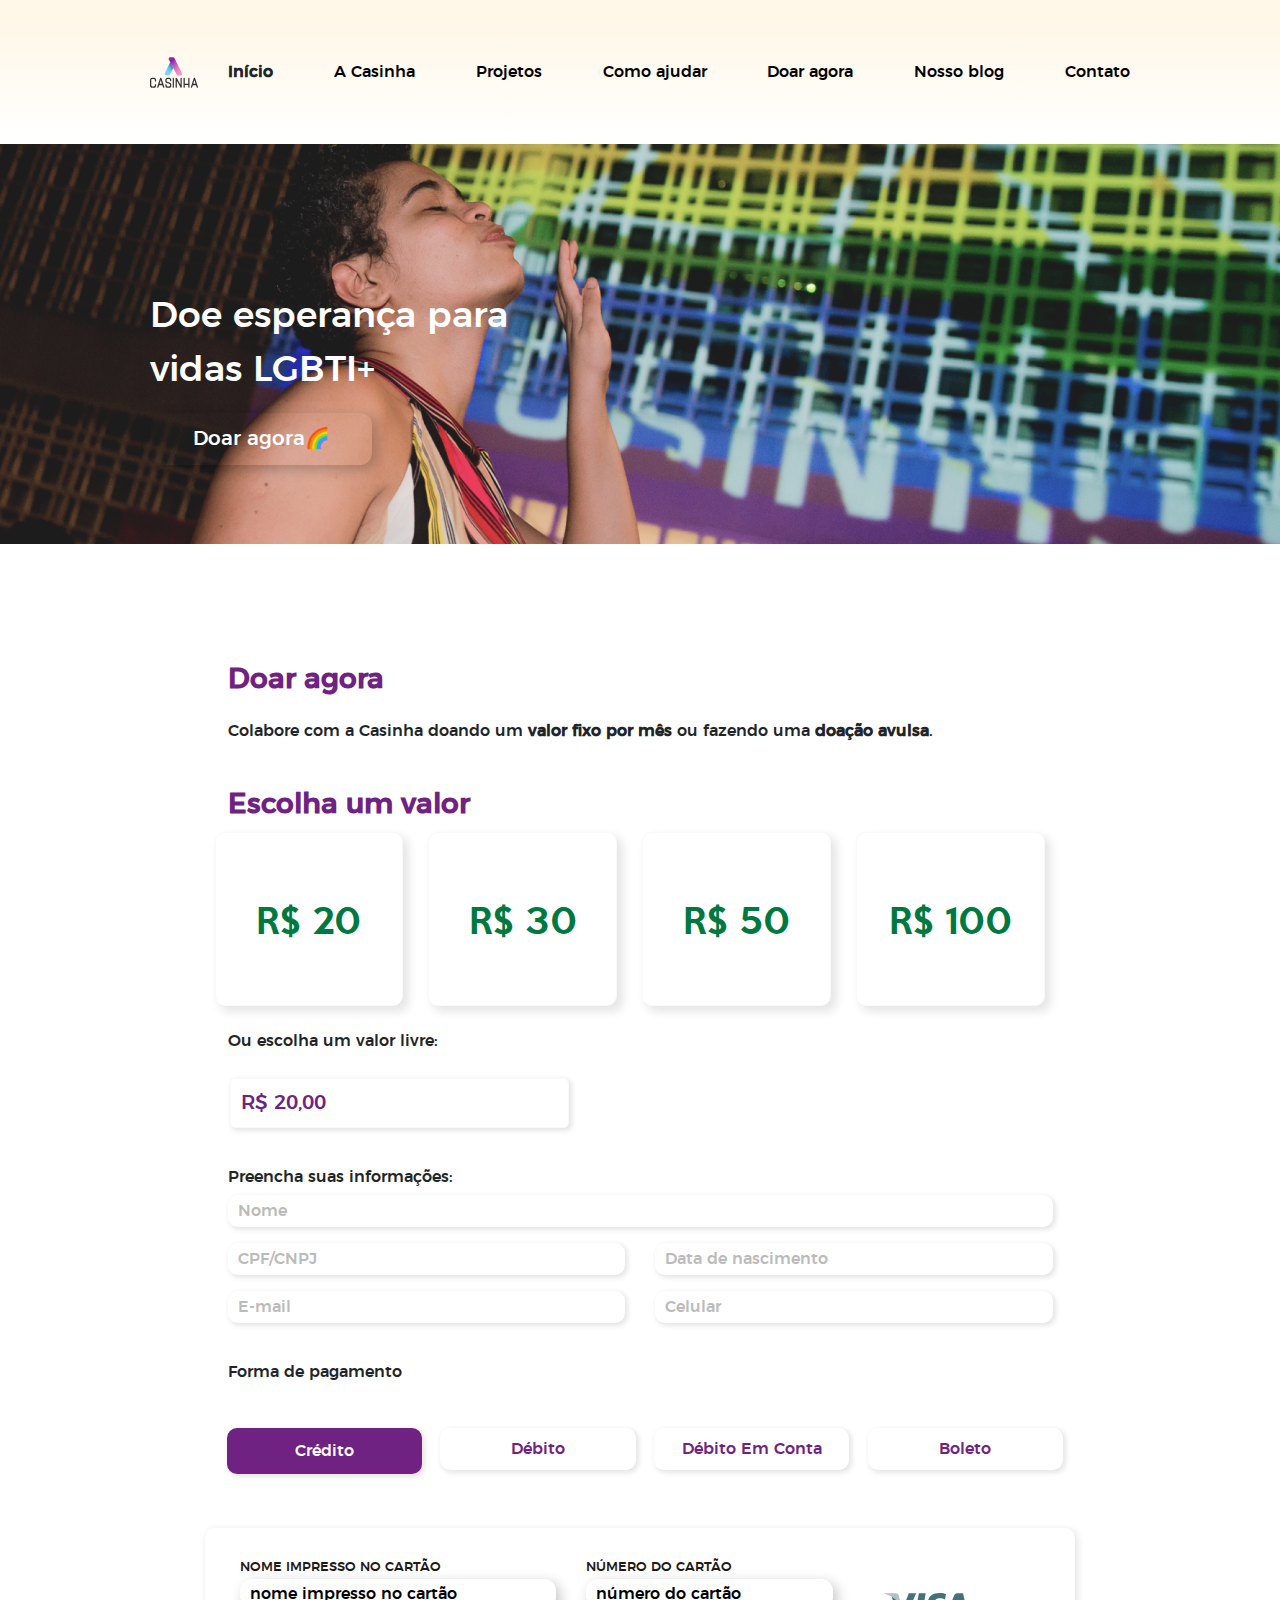
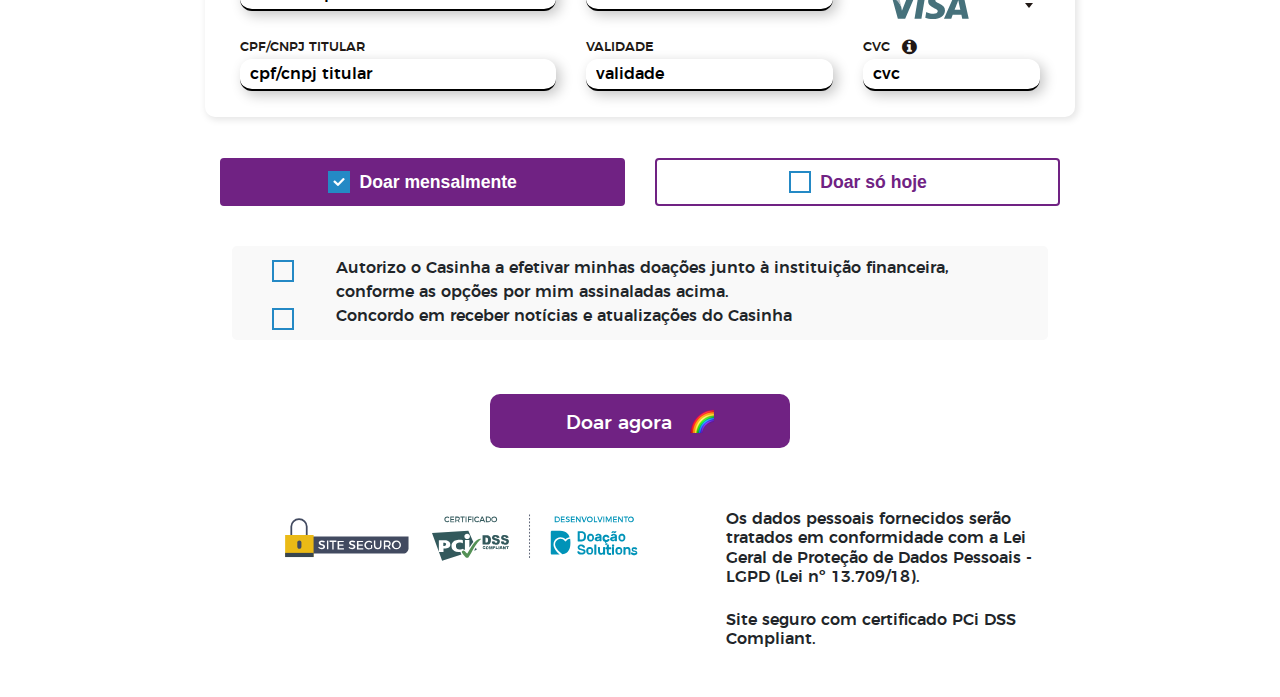
==== index.html @ 82a8a027 "adiciona header e altera tamanho de fonter mas precisando de ajustes" ====
<!DOCTYPE html>
<html>
<head>
    <meta charset="utf-8">
    <meta http-equiv="X-UA-Compatible" content="IE=edge">
    <meta name="viewport" content="width=device-width, initial-scale=1.0">
    <title>Casinha</title>
    <!-- Favicon -->
    <link rel="icon" type="image/png" href="img/favicon.png" />
    <!-- Style CSS -->
    <link rel="stylesheet" href="plugins/Components/skins/square/grey.css">
    <link rel="stylesheet" href="plugins/Components/components-inputs.min.css">
    <!-- Bootstrap core CSS -->
    <link rel="stylesheet" href="plugins/Bootstrap/css/bootstrap.min.css">
    <link rel="stylesheet" href="plugins/Bootstrap/css/font-awesome.min.css">
    <link rel="stylesheet" href="plugins/Select2/select2.min.css">  
    <link rel="stylesheet" href="plugins/Fancybox/jquery.fancybox.min.css">  
    <link rel="stylesheet" href="plugins/style.css">
    <![if !IE]>
        <link rel="stylesheet" href="plugins/ie.css">
    <![endif]>
    <script src='https://www.google.com/recaptcha/api.js'></script>
    
    <!-- MANIFEST -->
    <link rel="manifest" href="plugins/manifest.json">


    <!-- BEBAS NEUE FONT -->

    <link rel="preconnect" href="https://fonts.googleapis.com">
    <link rel="preconnect" href="https://fonts.gstatic.com" crossorigin>
    <link href="https://fonts.googleapis.com/css2?family=Bebas+Neue&display=swap" rel="stylesheet">

</head>
<body>
<form id="action" method="POST">
    <!-- HEADER !!!!!!!!!!!!!!!!!!!!!!!!!!!!!!!!!!!!!!!!!!!!!-->

    <header>
        <div class="container-fluid">
          <div class='row' id="header">
            <div class="col-2" id="coluna-icone">
    
              <a href="index.html">
                <img id="logo" class="img-fluid" src="img/logo-principal.svg"></img>
              </a>
    
            </div>
            <div class="col-10" id="col-links">
    
              <a class='inicio' href="index.html">Início</a>
              <a href="embreve/embreve.html">A Casinha</a>
              <a href="embreve/embreve.html">Projetos</a>
              <a href="ajuda/ajuda.html">Como ajudar</a>
              <a href="https://casinhaacolhida.wixsite.com/casinha/doe-agora">Doar agora</a>
              <a href="embreve/embreve.html">Nosso blog</a>
              <a href="embreve/embreve.html">Contato</a>
    
            </div>
          </div>
        </div>
        </div>
      </header>
      <div class="imagem">
        <div class="infos">
          <p class="doe">Doe esperança para<br> vidas LGBTI+</p>
          <a class='link-botao' href="https://casinhaacolhida.wixsite.com/casinha/doe-agora"><button class="botao-doar">Doar
              agora🌈</button></a>
        </div>
      </div>
      </br>
      </br>
      </br>




    <!-- FIM DO HEADER !!!!!!!!!!!!!!!!!!!!!!!!!!!!!!!!!!!!!!!    -->
    <div class="col-lg-12">
        <div class="container">

                <!-- DADOS DO DOADOR -->

                <div class="col-lg-9 pt-5 mx-auto">

                    <h5 class="title">Doar agora</h5>
                    <h6 class="mb-5 mt-4" >Colabore com a Casinha doando um <b>valor fixo por mês</b> ou fazendo uma <b>doação avulsa</b>.</h6>


                    <h5 class="title mt-5">Escolha um valor</h5>



                       <!-- VALOR DOAÇÕES -->
       

                    <div class="row" role="tablist">

                        <div class="col-lg-3 col-md-3 col-6" role="tab" style="padding:2px;">                           
                            <button type="button" id="valor_10" alt="R$ 20,00" value="R$ 20,00" class="btn_success1 valor_doacao ">
                                <span class="size_valor">R$ 20</span>
                            </button>
                        </div>

                        <div class="col-lg-3 col-md-3 col-6" role="tab" style="padding:2px;">                           
                            <button type="button" id="valor_20" alt="R$ 30,00" value="R$ 30,00" class="btn_success1 valor_doacao">
                               <span class="size_valor">R$ 30</span>                

                            </button>
                        </div>

                        <div class="col-lg-3 col-md-3 col-6" role="tab" style="padding:2px;">                           
                            <button type="button" id="valor_30" alt="R$ 50,00" value="R$ 50,00" class="btn_success1 valor_doacao">
                                <span class="size_valor">R$ 50</span>

                            </button>
                        </div>

                        <div class="col-lg-3 col-md-3 col-6" role="tab" style="padding:2px;">                           
                            <button type="button" id="valor_30" alt="R$ 100,00" value="R$ 100,00" class="btn_success1 valor_doacao">
                                <span class="size_valor">R$ 100</span>

                            </button>
                        </div>


                    </div>


                        <h6 class="mb-2 mt-4" >Ou escolha um valor livre:</h6>

                        <div class="col-lg-5 col-md-12 col-12" role="tab" style="padding:2px;">     

                 
                               
                                <input placeholder="R$ 00,00" value="20" type="tel" name="valor" id="valor" class="outro_valor" data-inputmask="'alias': 'currency', 'prefix': 'R$ ', 'allowMinus' : false, 'min': '0', 'digits' : '2', 'radixPoint' : ','" style="padding: 15px 10px;">


                        </div>

                   
                  
                <!--/ VALOR DOAÇÕES -->





                    <div class="row">

                        <!-- DADOS -->

                        <div class="col-lg-3 valor_doar p-3 d-none">

                            <center>
                                <img src="img/coracao.svg" class="img_coracao">

                                <br>



                                <h4 class="pt-2">Você está doando:</h4>

                                <span class="receber_valor" id="voce-esta-doando"></span>


                            </center>

                        </div>
    
                        <div class="col-lg-12 col-md-12 mx-auto pt-1">


                            <h6 class="mb-2 mt-4" >Preencha suas informações:</h6>

    
                            <div class="row">
        
                                <div class="col-lg-12 col-md-12 col-12 form-group">
                                    <input placeholder="Nome" type="text" name="nome" class="btn_input1">
                                </div>

                                <div class="col-lg-6 col-md-6 col-12 form-group">
                                    <input type="tel" placeholder="CPF/CNPJ" name="cpf" class="btn_input2 cpf_cnpj">
                                </div>  
                        
                                <div class="col-lg-6  col-md-6 col-12 form-group">
                                    <input placeholder="Data de nascimento" type="tel" name="nascimento" class="btn_input2" data-inputmask="'alias' : 'datetime', 'inputFormat' : 'dd/mm/yyyy'">
                                </div> 

                                <div class="col-lg-6 col-md-6 col-12 form-group">
                                    <input placeholder="E-mail" type="mail" name="email" class="btn_input2">
                                </div>
        
                                <div class="col-lg-6 col-md-6 col-12 form-group">
                                    <input placeholder="Celular" type="tel" name="celular" data-inputmask="'mask': '(99) 99999-9999', 'placeholder' : '0'"  class="btn_input2 cel_with_ddd">
                                </div>

<!-- 
                                <div class="col-lg-6 col-md-6 col-12 form-group">
           
                                    <select name="sexo" class="select_input simple-select2 " style="border-bottom: 2px solid #000 !important; border: 0px #fff !important; box-shadow: 0px !important; box-shadow: 2px 2px 5px 1px rgba(0, 0, 0, 0.1) !important;">
                                        <option disabled selected>gênero</option>
                                        <option>masculino</option>
                                        <option>feminino</option>
                                   </select>


                                </div> -->
                    
                
        
                            </div>

                            <h6 class="mb-2 mt-4" >Forma de pagamento</h6>
                            
        
                        </div>

                        
    
                    </div>


                </div>          
              
                <!--/ DADOS DO DOADOR -->

                
             
          
        </div>
    </div>


    <!-- MODOS DE DOAÇÃO -->
    <div class="container">
                
        <div class="col-lg-9 col-md-12 mx-auto mt-4">
            <div class="row">

                <ul class="nav nav-pills justify-content-center" role="tablist">

                    <!-- CREDITO -->
                    <li class="nav-item col-lg-3 col-md-3 col-6 p-1">
                        <a id="credito" class="nav-link btn_pagamentos" data-toggle="tab" href="#home" role="tab">
                            <i class=""></i> Crédito
                        </a>
                    </li>

                    <!-- DEBITO -->
                    <li class="nav-item col-lg-3 col-md-3 col-6 p-1">
                        <a id="debito" class="nav-link btn_pagamentos" data-toggle="tab" href="#home" role="tab">
                            <i class=""></i> Débito
                        </a>
                    </li>

                    <!-- DEBITO EM CONTA -->
                    <li class="nav-item col-lg-3 col-md-3 col-6 p-1">
                        <a id="conta_bancaria" class="nav-link btn_pagamentos" data-toggle="tab" href="#deb_conta" role="tab">
                            Débito em conta
                        </a>
                    </li>

                    <!-- BOLETO -->
                    <li class="nav-item col-lg-3 col-md-3 col-6 p-1">
                        <a id="boleto" class="nav-link btn_pagamentos" data-toggle="tab" href="#messages" role="tab">
                            <i class=""></i> Boleto
                        </a>
                    </li>

                </ul>
            </div>
        </div>          

    </div>

    <!------------------------------------------------------->


    <!--/ HEADER -->
    <div class="container  tab-pane" style="padding: 0;">
        <div class="col-lg-10 col-md-12 mx-auto" style="padding: 0;">
        <!-- MEIOS DE PAGAMENTO -->
            <div class="col-md-12" id="pagamentos" style="padding: 0; margin-top: 20px;">
                <div class="card">           
                    <!-- PAGAMENTOS -->
                    <div class="card-body">
                        <div class="tab-content text-center">

                            <!--/ DADOS DO DOADOR -->
                            <div class="tab-pane" id="home" role="tabpanel">                            
                                <div class="form-container">
                                    <center>
                                        <!-- DADOS DO CARTÃO -->
                                        <div class="col-lg-11 col-md-12 mx-auto" >
                                            <div class="row dados_pagamento">  

                                                <div class="col-md-5 form-group">
                                                    <p class="label_card_info">NOME IMPRESSO NO CARTÃO</p>
                                                    <input placeholder="nome impresso no cartão" type="text" name="nome_impresso" class="btn_input_pag" >
                                                </div>    

                                                <div class="col-md-4 col-8 form-group">
                                                    <p class="label_card_info">NÚMERO DO CARTÃO</p>
                                                    <input placeholder="número do cartão" type="tel" name="cartao" class="btn_input_pag" data-inputmask="'mask' : '9999   9999   9999   9999[   999]', 'placeholder' : '0'">
                                                    <p class="d-block d-sm-none"></p>
                                                </div>  

                                                <div class="col-md-3 col-4 form-group">
                                                    <p class="label_card_info">&nbsp;</p>
                                                    <select name="bandeira" class="brand-select2"></select>
                                                </div>     

                                                <div class="col-lg-5 col-md-5 col-12 form-group">
                                                    <p class="label_card_info">CPF/CNPJ TITULAR</p>
                                                    <input type="tel" placeholder="cpf/cnpj titular" name="cpf_portador" class="btn_input_pag cpf_cnpj">
                                                </div>   

                                                <div class="col-lg-4 col-md-4 col-7 form-group">
                                                    <p class="label_card_info">VALIDADE</p>
                                                    <input placeholder="validade" type="tel" name="validade" class="btn_input_pag" data-inputmask="'alias' : 'datetime', 'inputFormat' : 'mm / yyyy', 'placeholder' : '0'">
                                                </div> 

                                                <div class="col-lg-3 col-md-3 col-5 form-group">
                                                    <p class="label_card_info">CVC  &nbsp; <i class="fa fa-info-circle fa-lg text-weight-bold" aria-hidden="true" data-toggle="tooltip" data-placement="top" data-html="true" title="<img src='img/cvv.png' />" ></i></p>
                                                    <input placeholder="cvc" type="tel" name="codigo" class="btn_input_pag" data-inputmask="'mask' : '999[9]', 'placeholder' : '0'">
                                                </div>
                                            </div>
                                        </div>
                                        <!--/ DADOS CARTÃO -->
                                    </center>
                                </div>     
                                
                          
                                <div class="col-lg-11 mx-auto text-left row no-margin p-4" style="background-color: #f9f9f9; border-radius: 5px; padding: 10px 40px 10px 40px; margin-top: 16px;" id="bandeiras_aceitas">
                                    <div class="col-lg-12 pt-2 mx-auto alert-info">
                                        <p><b>Bandeiras e bancos aceitos:</b>
                                            <br>• <b>MasterCard:</b> Bradesco, Banco do Brasil, Santander, CitiBank, BRB, Caixa, BancooB
                                            <br>• <b>VISA:</b> Bradesco, Banco do Brasil, Santander, CitiBank
                                                
                                            <br><br>Verificar se o popup não foi bloqueado quando clicar em doar. Você será redirecionado para finalizar a doação!</p>
                                    </div>
                                </div>
                                


                            </div>
                            <div class="tab-pane" id="messages" role="tabpanel">
                                <!-- BOLETO -->
                                <div class="col-md-12 mx-auto">
                                    <div class="row">
                                        <!-- DADOS DA INDICAÇÃO -->
                                        <div class="col-lg-11 col-md-12 mx-auto">
                                            <div class="row form-group  dados_pagamento">
                                                <div class="col-md-3 col-8 form-group">
                                                    <p class="label_card_info">CEP <a href="http://www.buscacep.correios.com.br/sistemas/buscacep/" target="new" style="font-size: 10px; color: #000;">(Não sei<span class="none_cep"> meu CEP</span>)</a></p>
                                                    <input placeholder="00000-000" type="tel" name="cep" class="btn_input_pag cep" data-inputmask="'mask' : '99999-999'">
                                                </div>
                                                <div class="col-md-2 col-4 form-group">
                                                    <p class="label_card_info">UF</p>
                                                    <select name="uf" class="select_input filter-select2">
                                                        <option>AC</option>
                                                        <option>AL</option>
                                                        <option>AP</option>
                                                        <option>AM</option>
                                                        <option>BA</option>
                                                        <option>CE</option>
                                                        <option>DF</option>
                                                        <option>ES</option>
                                                        <option>GO</option>
                                                        <option>MA</option>
                                                        <option>MT</option>
                                                        <option>MS</option>
                                                        <option>MG</option>
                                                        <option>PA</option>
                                                        <option>PB</option>
                                                        <option>PR</option>
                                                        <option>PE</option>
                                                        <option>PI</option>
                                                        <option>RJ</option>
                                                        <option>RN</option>
                                                        <option>RS</option>
                                                        <option>RO</option>
                                                        <option>RR</option>
                                                        <option>SC</option>
                                                        <option selected>SP</option>
                                                        <option>SE</option>
                                                        <option>TO</option>
                                                    </select>
                                                </div>
                                                <div class="col-lg-7 col-md-7 col-12 form-group">
                                                    <p class="label_card_info">CIDADE</p>
                                                    <input placeholder="CIDADE" type="text" name="cidade" class="btn_input_pag">
                                                </div>

                                                <div class="col-md-10 col-12 form-group">
                                                    <p class="label_card_info">ENDEREÇO</p>
                                                    <input placeholder="ENDEREÇO COMPLETO" type="text" name="endereco" class="btn_input_pag">
                                                </div>  
                                                
                                                <div class="col-md-2 col-4 form-group">
                                                    <p class="label_card_info">Nº</p>
                                                    <input placeholder="000" type="number" name="numero" class="btn_input_pag">
                                                </div>

                                                <div class="col-lg-4 col-md-4 col-8 form-group">
                                                    <p class="label_card_info">COMPLEMENTO</p>
                                                    <input placeholder="Apt 00 - Bloco 00" type="text" name="complemento" class="btn_input_pag">
                                                </div>

                                                <div class="col-lg-4 col-md-4 col-6 form-group">
                                                    <p class="label_card_info">BAIRRO</p>
                                                    <input placeholder="BAIRRO" type="text" name="bairro" class="btn_input_pag">
                                                </div>

                                                <div class="col-lg-4 col-md-4 col-6 form-group">
                                                    <p class="label_card_info">VENCIMENTO</p>
                                                    <input placeholder="00/00/0000" type="tel" name="vencimento" class="btn_input_pag" data-inputmask="'alias' : 'datetime', 'inputFormat' : 'dd/mm/yyyy'">
                                                </div>  

                                            </div>
                             
                               
                                        </div>
                                        <!-- /DADOS DA INDICAÇÃO -->
                                    </div>
                                    <!-- / BOLETO -->
                                </div>
                            </div>
                            <!-- DEBITO EM CONTA -->
                            <div class="tab-pane" id="deb_conta" role="tabpanel">
                                <!-- BOLETO -->
                                <div class="col-md-12 mx-auto">
                                    <div class="row">
                                        <!-- DADOS DA INDICAÇÃO -->
                                        <div class="col-lg-11 col-md-12 mx-auto" >
                                            <div class="row dados_pagamento">
                                                <div class="col-sm-5 form-group">
                                                    <p class="label_card_info">CPF/CNPJ TITULAR</p>
                                                    <input type="tel" placeholder="000.000.000-00" name="cpf_conta" class="btn_input_pag  cpf_cnpj">
                                                </div>
                                                <div class="col-sm-7 form-group">
                                                    <p class="label_card_info">NOME TITULAR</p>
                                                    <input placeholder="Nome do titular da conta" type="text" name="nome_conta" class="btn_input_pag">
                                                </div>
                                        
                                                <div class="col-lg-2 col-md-2 col-5 form-group">
                                                    <p class="label_card_info">AGÊNCIA</p>
                                                    <input placeholder="0000" type="tel" name="agencia" class="btn_input_pag" data-inputmask="'mask' : '9999[9999]', 'placeholder': ''">
                                                </div>
                                                <div class="col-lg-2 col-md-2 col-5 form-group">
                                                    <p class="label_card_info">CONTA</p>
                                                    <input placeholder="00000" type="tel" name="conta" class="btn_input_pag" data-inputmask="'mask' : '99999[************]', 'placeholder': ''">
                                                </div>
                                                <div id="conta-digito" class="col-lg-1 col-md-1 col-2 form-group">
                                                    <p class="label_card_info">&nbsp;</p>
                                                    <input placeholder="0" type="tel" name="digito" class="btn_input_pag" data-inputmask="'mask' : '9[*]', 'placeholder': ''">
                                                </div>
                                                <div class="col-lg-4 col-md-4 col-6 form-group">
                                                    <p class="label_card_info">DIA DO DÉBITO</p>
                                                    <select name="debito" class="select_input filter-select2 select_pag">
                                                        <option>1</option>
                                                        <option>2</option>
                                                        <option>3</option>
                                                        <option>4</option>
                                                        <option>5</option>
                                                        <option>6</option>
                                                        <option>7</option>
                                                        <option>8</option>
                                                        <option>9</option>
                                                        <option>10</option>
                                                        <option>11</option>
                                                        <option>12</option>
                                                        <option>13</option>
                                                        <option>14</option>
                                                        <option>15</option>
                                                        <option>16</option>
                                                        <option>17</option>
                                                        <option>18</option>
                                                        <option>19</option>
                                                        <option>20</option>
                                                        <option>21</option>
                                                        <option>22</option>
                                                        <option>23</option>
                                                        <option>24</option>
                                                        <option>25</option>
                                                        <option>26</option>
                                                        <option>27</option>
                                                        <option>28</option>
                                                        <option>29</option>
                                                        <option>30</option>
                                                        <option>31</option>
                                                    </select>
                                                </div>
                                                <div class="col-lg-3 col-md-3 col-6">
                                                    <p class="label_card_info">BANCO &nbsp; <i class="fa fa-info-circle fa-lg text-weight-bold" aria-hidden="true" data-toggle="tooltip" data-placement="top" title="Débito em conta autorizado somente para clientes Itaú."></i></p>
                                                    <select name="banco" class="bank-select2 input_doador">
                                                        <option value="341" selected>itau.svg</option>              
                                                    </select>
                                                </div> 
                                            </div>
                                            <div class="col-lg-12" style="padding: 0;">
                                                <br>
                                                <h6 class="alert alert-info">
                                                    Prezado doador, o prazo para autorização do primeiro débito em conta são de 10 dias. Caso queira realizar sua doação o quanto antes, some a data de hoje ao prazo (+10) e informe no campo "dia do débito".
                                                    <br><br>
                                                    Você receberá um SMS solicitando a autorização do débito em conta, esta operação deverá ser realizada somente uma vez. </h6>
                                            </div>
                                        </div>  
                                        <!-- /DADOS DA INDICAÇÃO -->
                                    </div>
                                    <!-- / BOLETO -->
                                </div>
                            </div>
                            <!-- / DEBITO EM CONTA -->
                        </div><!-- / CARD-BODY -->
                    </div><!-- / CARD --> 


                    <!-- PERIODO -->

                    <div class="col-lg-11 mx-auto">
                        
                        <div class="row mt-3" id="periodicidade">

                            <div class="col-lg-6 col-md-6 col-12 mx-auto">     
                                <button id="recorrente" name="periodicidade" type="button" class="modo_doacao selected p-0">
                                    <label for="recorrencia" class='w-100 m-0 h-100 d-flex justify-content-center align-items-center'>
                                    <input type="radio" id="recorrencia" name="iCheck" value="mensal" checked> &nbsp;
                                    Doar mensalmente
                                    
                                    </label>
                                </button> 
                            </div>
                    
                            <div class="col-lg-6 col-md-6 col-12 mx-auto">
                                <button id="avulso" name="periodicidade" type="button" class="modo_doacao  p-0">
                                    <label for="recorrenciaa" class='w-100 m-0 h-100 d-flex justify-content-center align-items-center'>
                                        <input type="radio" id="recorrenciaa" name="iCheck" value="única"> &nbsp;
                                    
                                        Doar só hoje 
                                   
                                    </label>
                                </button> 
                            </div>
                        </div>

                    </div>

                    <!-- / PERIODO -->


                    <div class="row">
                        <div class="col-lg-10 mx-auto" style="padding: 0;">
                            <div class="row no-margin">

                                <div class="col-12"><br></div>

                                <!-- TERMOS DE CONTRATO -->

                                <div id="termos" class="col-lg-112 col-md-12 mx-auto" style="background-color: #f9f9f9; border-radius: 5px; padding: 10px 40px 10px 40px; margin-top: 16px;">
                                    <div class="row">
                                        <div class="col-12">
                                            <div class="aceites_termos">
                                                <div class="row">

                                                    <!-- Termo 1 -->
                                                    <div class="col-lg-1 col-md-1 col-2">
                                                        <input type="checkbox" name="termos"> 
                                                    </div>
                                                    <div class="col-lg-11 col-md-11 col-10">
                                                        <span style="padding: 10px 0;">Autorizo o Casinha a efetivar minhas doações junto à instituição financeira, conforme as opções por mim assinaladas acima.</span>
                                                    </div>                                       

                                                    
                                                    <!-- Termo 2 -->
                                                    <div class="col-lg-1 col-md-1 col-2">
                                                        <input type="checkbox" name="termos"> 
                                                    </div>
                                                    <div class="col-lg-11 col-md-11 col-10">
                                                        <span style="padding: 10px 0;">Concordo em receber notícias e atualizações do Casinha</span>
                                                    </div>

                                                </div>
                                            </div>
                                        </div>
                                    </div>
                                </div>
                                
                                <!--/ TERMOS DE CONTRATO -->

                                <br>
                            </div>
                        </div>
                    </div>
                  
                    <div class="row justify-content-center">                        
                        <div class="col-auto">
                            <br>
                            <div class="g-recaptcha" data-sitekey="6LcPAuIaAAAAAKBUdXhYF9hrwqNcAXm4qgODYUuT"></div>
                        </div>
                    </div>
                    <button type="submit" class="btn-cadastrar mx-auto">
                        <spam style="padding-bottom: 20px !important;">Doar agora</spam> &nbsp; <img src="img/arco.png" alt="20px" style="padding-bottom: 10px !important;"/>
                    </button>
                </div>
                <!--/ MEIOS DE PAGAMENTO -->

            </div>
        </div>
    </div>



</form>




<!-- RODAPE -->


<div class="col-lg-12 p-0 mt-3 mb-3">

    <div class="container">

        <div class="col-lg-9 col-md-12 col-12 mx-auto">

            <div class="row">

                <div class="col-lg-7 col-md-5">
                    <a href="https://www.doacaosolutions.com.br/" target="_new" style="color: #000 !important;"><img src="img/seguro.svg" alt="SITE SEGURO" title="SITE SEGURO" width="100%" class="pr-5 pl-5 pt-3"></a>

                </div>

                <div class="col-lg-5 col-md-7">

                    <h6 class="text_rodape pt-3">Os dados pessoais fornecidos serão tratados em conformidade com a Lei Geral de Proteção de Dados Pessoais - LGPD (Lei nº 13.709/18).</h6>
                    <br>

                    <h6 class="text_rodape">Site seguro com certificado PCi DSS Compliant.</h6>
                    <br><br>

                </div>

            </div>

        </div>

    </div>

</div>



<div class="iframe-boleto d-none">
    <span class="iframe-fechar">X</span>
</div>


<!--INICIO FOOTER CASINHA !!!!!!!!!!!!!!!!!!!!!!!!!!!!!!!!!!-->

<!--
<footer>
    <div class='footer'>
      <div class="links-pagina">
        <div class="icon-footer">
          <img id="logo-footer" src="img/logo-footer.svg" style="width: 30%;"></img>
        </div>
        <div class="os-links">
          <p><a href="index.html">Início</a></p>
          <p><a href="embreve/embreve.html">A Casinha</a></p>
          <p><a href="embreve/embreve.html">Projetos</a></p>
          <p><a href="ajuda/ajuda.html">Como ajudar</a></p>
          <p><a href="https://casinhaacolhida.wixsite.com/casinha/doe-agora">Doar agora</a></p>
          <p><a href="embreve/embreve.html">Nosso blog</a></p>
          <p><a href="embreve/embreve.html">Contato</a></p>
          <p><a href="embreve/embreve.html">Política de Privacidade</a></p>
        </div>
      </div>
      <div class="contatos">
        <p class="contatos-title">Nossos contatos</p>
        <p><a href="mailto:contato@casinha.ong">contato@casinha.ong</a></p>
        <p><a href="mailto:saude@casinha.ong">saude@casinha.ong</a></p>
        <p><a href="mailto:empregabilidade@casinha.ong">empregabilidade@casinha.ong</a></p>
        <p><a href="mailto:gestao@casinha.ong">gestao@casinha.ong</a></p>
        <p><a href="mailto:educacional@casinha.ong">educacional@casinha.ong</a></p>
        <p><a href="mailto:cultural@casinha.ong">cultural@casinha.ong</a></p>
        <div class="icons">
          <a href="https://www.instagram.com/casinhaacolhida/" target="_blank"><img id="icone-inst"
              src="img/instagram-icon.svg"></a>
          <a href="https://www.linkedin.com/company/casinhaacolhida/" target="_blank"><img id="icone-lk"
              src="img/linkedin-icon.svg"></a>
          <a href="https://www.facebook.com/casinhaacolhida" target="_blank"><img id="icone-fb"
              src="img/facebook-icon.svg"></a>
        </div>
      </div>
      <div class="fale-conosco">
        <form action="https://formsubmit.co/contato@casinha.ong" method="POST">
          <input type="hidden" name="_next" value="http://127.0.0.1:5500/email/email.html">
          <input type="hidden" name="_subject" value="Nova mensagem!">
          <input type="hidden" name="_captcha" value="false">
          <input type="hidden" name="_template" value="table">
          <p class="fale-title">Fale com a gente</p>
          <p><label for='nome'><input type="text" name="nome" id="nome" placeholder="Seu nome" required></label></p>
          <p><label for='email'><input type="email" name="email" id="email" placeholder="Seu email" required></label>
          </p>
          <p><label for='assunto'><input type="text" name="assunto" id="assunto" placeholder="Assunto"></label></p>
          <p><textarea rows=8 cols=35 placeholder='Mensagem'></textarea></p>
          <p><input type="submit" value="Enviar" class="enviar-botao"></p>
        </form>
      </div>
    </div>
    <div class="devs">
      <p><a id="devs" href='#'>Vem conhecer quem faz o site da Casinha</a></p>
    </div>
    <div class="copyright">
      <p>© 2022 ONG Casinha Acolhida</p>
    </div>
  </footer>
  -->






<!--FINAL DO FOOTER CASINHA !!!!!!!!!!!!!!!!!!!!!!!!!!!!!!!-->


<script src="plugins/JQuery/jquery.min.js"></script>
<script src="plugins/Bootstrap/js/bootstrap.bundle.min.js"></script>
<script src="plugins/SweetAlert/sweet_alert.min.js"></script>
<script src="plugins/Inputmask5/jquery.inputmask.min.js"></script>
<script src="plugins/ICheck/icheck.min.js"></script>
<script src="plugins/Validation/jquery.validate.min.js"></script>
<script src="plugins/Validation/additional-methods.min.js"></script>
<script src="plugins/Select2/select2.min.js"></script> 
<script src="plugins/Fancybox/jquery.fancybox.min.js"></script> 
<script src="plugins/script.js"></script>

<script>
    $('#recorrencia').on('ifChecked',function(event){
        $('#recorrente').addClass('selected')
    })
    $('#recorrencia').on('ifUnchecked',function(event){
        $('#recorrente').removeClass('selected')
    })
    $('#recorrenciaa').on('ifChecked',function(event){
        $('#avulso').addClass('selected')
    })
    $('#recorrenciaa').on('ifUnchecked',function(event){
        $('#avulso').removeClass('selected')
    })
</script>







</body>
</html>
---- plugins/Components/skins/square/grey.css ----
/* iCheck plugin Square skin, grey
----------------------------------- */
.icheckbox_square-grey,
.iradio_square-grey {
    display: inline-block;
    *display: inline;
    vertical-align: middle;
    margin: 0;
    padding: 0;
    width: 22px;
    height: 22px;
    background: url(grey.png) no-repeat;
    border: none;
    cursor: pointer;
}

.icheckbox_square-grey {
    background-position: 0 0;
}
    .icheckbox_square-grey.hover {
        background-position: -24px 0;
    }
    .icheckbox_square-grey.checked {
        background-position: -48px 0;
    }
    .icheckbox_square-grey.disabled {
        background-position: -72px 0;
        cursor: default;
    }
    .icheckbox_square-grey.checked.disabled {
        background-position: -96px 0;
    }

.iradio_square-grey {
    background-position: -120px 0;
}
    .iradio_square-grey.hover {
        background-position: -144px 0;
    }
    .iradio_square-grey.checked {
        background-position: -168px 0;
    }
    .iradio_square-grey.disabled {
        background-position: -192px 0;
        cursor: default;
    }
    .iradio_square-grey.checked.disabled {
        background-position: -216px 0;
    }

/* HiDPI support */
@media (-o-min-device-pixel-ratio: 5/4), (-webkit-min-device-pixel-ratio: 1.25), (min-resolution: 120dpi), (min-resolution: 1.25dppx) {
    .icheckbox_square-grey,
    .iradio_square-grey {
        background-image: url(grey@2x.png);
        -webkit-background-size: 240px 24px;
        background-size: 240px 24px;
    }
}
---- plugins/Components/components-inputs.min.css ----
.bs-searchbox:after,.checker span:after,.navigation li>.has-ul:after,.selectboxit-default-arrow:after,.validation-error-label:before,.validation-valid-label:before{font-family:icomoon;-webkit-font-smoothing:antialiased;-moz-osx-font-smoothing:grayscale}.fc table,.picker__table,.stepy-header,.wizard>.steps>ul{table-layout:fixed}.fc table,.picker__table,.ui-datepicker table{border-collapse:collapse}.cropper-container,.fc-unselectable,.footable>thead>tr>th,.irs,.selectboxit-container *,.ui-slider-pips .ui-slider-pip{-webkit-touch-callout:none}.cropper-container,.fancybox-nav,.fc-unselectable{-webkit-tap-highlight-color:transparent}.c3-tooltip,.fc table,.picker__table,.pika-table{border-spacing:0}.bullet-marker,.bullet-tick line,.c3 path.domain,.c3-bars path,.c3-event-rect,.c3-legend-item-tile,.c3-xgrid-focus,.c3-ygrid,.d3-axis line,.d3-axis path,.d3-grid .tick line,.d3-grid-dashed .tick{shape-rendering:crispEdges}.sweet-alert{background-color:#fff;width:470px;padding:20px;border-radius:3px;text-align:center;position:fixed;left:50%;top:50%;margin-left:-235px;margin-top:-200px;overflow:hidden;display:none;z-index:1060}.sweet-alert h2{margin-top:10px;font-size:19px;text-align:center;display:block;position:relative}.sweet-alert p{text-align:center;position:relative}.sweet-alert fieldset{border:none;position:relative}.sweet-alert button{background-color:#2196f3;color:#fff;border:0;border-radius:3px;padding:7px 15px;margin:10px 5px 0;box-shadow:none!important}.sweet-alert button:hover{background-color:#1e88e5}.sweet-alert button:focus{outline:0}.sweet-alert button:active{background-color:#42a5f5}.sweet-alert button.cancel{background-color:transparent;color:#333}.sweet-alert button[disabled]{cursor:default;opacity:.6}.sweet-alert button.confirm[disabled]{color:transparent}.sweet-alert button.confirm[disabled]~.la-ball-fall{visibility:visible;-webkit-transition-delay:0s;transition-delay:0s;opacity:1}.sweet-alert button::-moz-focus-inner{border:0}.sweet-alert[data-has-cancel-button=false] button{-webkit-box-shadow:none!important;box-shadow:none!important}.sweet-alert[data-has-cancel-button=false][data-has-confirm-button=false]{padding-bottom:40px}.sweet-alert .sa-error-container{background-color:#f5f5f5;overflow:hidden;padding:0 10px;max-height:0;border-radius:3px;-webkit-transition:padding .15s,max-height .15s;-o-transition:padding .15s,max-height .15s;transition:padding .15s,max-height .15s}.sweet-alert .sa-error-container p{display:inline-block;margin-bottom:0}.sweet-alert .sa-error-container.show{padding:10px 0;max-height:100px;-webkit-transition:padding .2s,max-height .2s;-o-transition:padding .2s,max-height .2s;transition:padding .2s,max-height .2s}.sweet-alert .sa-error-container .icon{display:inline-block;width:16px;height:16px;line-height:16px;border-radius:50%;background-color:#ff7043;color:#fff;text-align:center;margin-right:7px}.sweet-alert .sa-input-error{position:absolute;top:20px;right:12px;width:16px;height:16px;-webkit-transform:scale(.5);-ms-transform:scale(.5);-o-transform:scale(.5);transform:scale(.5);-webkit-transform-origin:50% 50%;-moz-transform-origin:50% 50%;-ms-transform-origin:50% 50%;transform-origin:50% 50%;-webkit-transition:all .1s;-o-transition:all .1s;transition:all .1s;opacity:0}.sweet-alert .sa-input-error:after,.sweet-alert .sa-input-error:before{content:"";width:16px;height:2px;background-color:#ef5350;border-radius:3px;position:absolute;top:50%;margin-top:-1px;left:50%;margin-left:-8px}.sweet-alert .sa-input-error:before{-webkit-transform:rotate(-45deg);-ms-transform:rotate(-45deg);-o-transform:rotate(-45deg);transform:rotate(-45deg)}.sweet-alert .sa-input-error:after{-webkit-transform:rotate(45deg);-ms-transform:rotate(45deg);-o-transform:rotate(45deg);transform:rotate(45deg)}.sweet-alert .sa-input-error.show{-webkit-transform:scale(1);-ms-transform:scale(1);-o-transform:scale(1);transform:scale(1);opacity:1}.sweet-alert input{width:100%;border-radius:3px;border:1px solid #ddd;margin-top:10px;margin-bottom:10px;font-size:13px;padding:7px 12px;display:none;-webkit-box-shadow:0 1px 1px rgba(0,0,0,.05) inset;box-shadow:0 1px 1px rgba(0,0,0,.05) inset;-webkit-box-sizing:border-box;-moz-box-sizing:border-box;box-sizing:border-box;-webkit-transition:all .3s;-o-transition:all .3s;transition:all .3s}.sweet-alert input::-moz-placeholder{color:#bdbdbd;opacity:1}.sweet-alert input:-ms-input-placeholder{color:#bdbdbd}.sweet-alert input::-webkit-input-placeholder{color:#bdbdbd}.sweet-alert input:focus{outline:0}.sweet-alert input:focus:-ms-input-placeholder,.sweet-alert input:focus::-moz-placeholder,.sweet-alert input:focus::-webkit-input-placeholder{-webkit-transition:opacity ease .3s 30ms;-o-transition:opacity ease .3s 30ms;transition:opacity ease .3s 30ms;opacity:.5}.sweet-alert.show-input input{display:block}.sweet-alert .sa-confirm-button-container{display:inline-block;position:relative}.sweet-alert .la-ball-fall{position:absolute;left:50%;top:50%;margin-left:-27px;margin-top:0;visibility:hidden;opacity:0}.sweet-alert .sa-icon{width:80px;height:80px;border:4px solid #ddd;border-radius:50%;margin:10px auto 20px;padding:0;position:relative;-webkit-box-sizing:content-box;-moz-box-sizing:content-box;box-sizing:content-box}.sweet-alert .sa-icon.sa-error{border-color:#f44336}.sweet-alert .sa-icon.sa-error .sa-x-mark{position:relative;display:block}.sweet-alert .sa-icon.sa-error .sa-line{position:absolute;height:5px;width:47px;background-color:#f44336;display:block;top:37px;border-radius:2px}.sweet-alert .sa-icon.sa-error .sa-line.sa-left{left:17px;-webkit-transform:rotate(45deg);-o-transform:rotate(45deg);transform:rotate(45deg)}.sweet-alert .sa-icon.sa-error .sa-line.sa-right{right:16px;-webkit-transform:rotate(-45deg);-o-transform:rotate(-45deg);transform:rotate(-45deg)}.sweet-alert .sa-icon.sa-success:after,.sweet-alert .sa-icon.sa-success:before{-webkit-transform:rotate(-45deg);-ms-transform:rotate(-45deg);-o-transform:rotate(-45deg)}.sweet-alert .sa-icon.sa-warning{border-color:#ff5722}.sweet-alert .sa-icon.sa-warning .sa-body{position:absolute;width:5px;height:47px;left:50%;top:10px;border-radius:2px;margin-left:-2px;background-color:#ff5722}.sweet-alert .sa-icon.sa-warning .sa-dot{position:absolute;width:7px;height:7px;border-radius:50%;margin-left:-3px;left:50%;bottom:10px;background-color:#ff5722}.sweet-alert .sa-icon.sa-info:after,.sweet-alert .sa-icon.sa-info:before{content:"";background-color:#2196f3;position:absolute}.sweet-alert .sa-icon.sa-info{border-color:#2196f3}.sweet-alert .sa-icon.sa-info:before{width:5px;height:29px;left:50%;bottom:17px;border-radius:2px;margin-left:-2px}.sweet-alert .sa-icon.sa-info:after{width:7px;height:7px;border-radius:50%;margin-left:-3px;top:19px}.sweet-alert .sa-icon.sa-success:after,.sweet-alert .sa-icon.sa-success:before{content:'';position:absolute;width:60px;height:120px;background-color:#fff}.sweet-alert .sa-icon.sa-success:before{border-radius:120px 0 0 120px;top:-7px;left:-33px;transform:rotate(-45deg);-webkit-transform-origin:60px 60px;-moz-transform-origin:60px 60px;-ms-transform-origin:60px 60px;transform-origin:60px 60px}.sweet-alert .sa-icon.sa-success:after{border-radius:0 120px 120px 0;top:-11px;left:30px;transform:rotate(-45deg);-webkit-transform-origin:0 60px;-moz-transform-origin:0 60px;-ms-transform-origin:0 60px;transform-origin:0 60px}.sweet-alert .sa-icon.sa-success .sa-placeholder{width:80px;height:80px;border:4px solid rgba(76,175,80,.2);border-radius:50%;position:absolute;left:-4px;top:-4px;z-index:2;-webkit-box-sizing:content-box;-moz-box-sizing:content-box;box-sizing:content-box}.sweet-alert .sa-icon.sa-success .sa-fix{width:5px;height:90px;background-color:#fff;position:absolute;left:28px;top:8px;z-index:1;-webkit-transform:rotate(-45deg);-ms-transform:rotate(-45deg);-o-transform:rotate(-45deg);transform:rotate(-45deg)}.sweet-alert .sa-icon.sa-success .sa-line{height:5px;background-color:#4caf50;display:block;border-radius:2px;position:absolute;z-index:2}.sweet-alert .sa-icon.sa-success .sa-line.sa-tip{width:25px;left:14px;top:46px;-webkit-transform:rotate(45deg);-o-transform:rotate(45deg);transform:rotate(45deg)}.sweet-alert .sa-icon.sa-success .sa-line.sa-long{width:47px;right:8px;top:38px;-webkit-transform:rotate(-45deg);-o-transform:rotate(-45deg);transform:rotate(-45deg)}.sweet-alert .sa-icon.sa-custom{background-size:contain;border-radius:0;border:0;background-position:center center;background-repeat:no-repeat}@media (max-width:480px){.sweet-alert{width:auto;margin-left:0;margin-right:0;left:20px;right:20px}}@-webkit-keyframes showSweetAlert{0%{-webkit-transform:scale(.7);-ms-transform:scale(.7);-o-transform:scale(.7);transform:scale(.7)}45%{-webkit-transform:scale(1.05);-ms-transform:scale(1.05);-o-transform:scale(1.05);transform:scale(1.05)}80%{-webkit-transform:scale(.95);-ms-transform:scale(.95);-o-transform:scale(.95);transform:scale(.95)}100%{-webkit-transform:scale(1);-ms-transform:scale(1);-o-transform:scale(1);transform:scale(1)}}@keyframes showSweetAlert{0%{-webkit-transform:scale(.7);-ms-transform:scale(.7);-o-transform:scale(.7);transform:scale(.7)}45%{-webkit-transform:scale(1.05);-ms-transform:scale(1.05);-o-transform:scale(1.05);transform:scale(1.05)}80%{-webkit-transform:scale(.95);-ms-transform:scale(.95);-o-transform:scale(.95);transform:scale(.95)}100%{-webkit-transform:scale(1);-ms-transform:scale(1);-o-transform:scale(1);transform:scale(1)}}.showSweetAlert[data-animation=pop]{-webkit-animation:showSweetAlert .3s;-o-animation:showSweetAlert .3s;animation:showSweetAlert .3s}.showSweetAlert[data-animation=none]{-webkit-animation:none;-o-animation:none;animation:none}@-webkit-keyframes hideSweetAlert{0%{-webkit-transform:scale(1);-ms-transform:scale(1);-o-transform:scale(1);transform:scale(1)}100%{-webkit-transform:scale(.5);-ms-transform:scale(.5);-o-transform:scale(.5);transform:scale(.5)}}@keyframes hideSweetAlert{0%{-webkit-transform:scale(1);-ms-transform:scale(1);-o-transform:scale(1);transform:scale(1)}100%{-webkit-transform:scale(.5);-ms-transform:scale(.5);-o-transform:scale(.5);transform:scale(.5)}}.hideSweetAlert[data-animation=pop]{-webkit-animation:hideSweetAlert .2s;-o-animation:hideSweetAlert .2s;animation:hideSweetAlert .2s}.hideSweetAlert[data-animation=none]{-webkit-animation:none;-o-animation:none;animation:none}.sweet-alert .sa-icon.sa-error .sa-line.sa-left{-ms-transform:rotate(45deg)}.sweet-alert .sa-icon.sa-error .sa-line.sa-right{-ms-transform:rotate(-45deg)}.sweet-alert .sa-icon.sa-success{border-color:transparent}.sweet-alert .sa-icon.sa-success .sa-line.sa-tip{-ms-transform:rotate(45deg)}.sweet-alert .sa-icon.sa-success .sa-line.sa-long{-ms-transform:rotate(-45deg)}.showSweetAlert[data-animation=slide-from-top]{-webkit-animation:slideFromTop .3s;-o-animation:slideFromTop .3s;animation:slideFromTop .3s}@-webkit-keyframes slideToTop{0%{top:50%}100%{top:0}}@keyframes slideToTop{0%{top:50%}100%{top:0}}.hideSweetAlert[data-animation=slide-from-top]{-webkit-animation:slideToTop .4s;-o-animation:slideToTop .4s;animation:slideToTop .4s}@-webkit-keyframes slideFromBottom{0%{top:70%}100%{top:50%}}@keyframes slideFromBottom{0%{top:70%}100%{top:50%}}.showSweetAlert[data-animation=slide-from-bottom]{-webkit-animation:slideFromBottom .3s;-o-animation:slideFromBottom .3s;animation:slideFromBottom .3s}@-webkit-keyframes slideToBottom{0%{top:50%}100%{top:70%}}@keyframes slideToBottom{0%{top:50%}100%{top:70%}}.hideSweetAlert[data-animation=slide-from-bottom]{-webkit-animation:slideToBottom .3s;-o-animation:slideToBottom .3s;animation:slideToBottom .3s}.sweet-overlay{background-color:rgba(0,0,0,.4);position:fixed;left:0;right:0;top:0;bottom:0;display:none;z-index:1050}.sa-icon.sa-success.animate::after{-webkit-animation:rotatePlaceholder 4.25s ease-in;-o-animation:rotatePlaceholder 4.25s ease-in;animation:rotatePlaceholder 4.25s ease-in}.spinner,.ui-autocomplete-processing:after{-webkit-animation:rotation 1s linear infinite}.no-transitions *{-webkit-transition:none!important;-o-transition:none!important;transition:none!important}.close,.tag [data-role=remove]{-webkit-transition:opacity ease-in-out .15s;-o-transition:opacity ease-in-out .15s;transition:opacity ease-in-out .15s}.checker span{-webkit-transition:border-color ease-in-out .15s;-o-transition:border-color ease-in-out .15s;transition:border-color ease-in-out .15s}.htContextMenu td,.ranges ul li,.table td,.table th,.table tr{-webkit-transition:background-color ease-in-out .15s;-o-transition:background-color ease-in-out .15s;transition:background-color ease-in-out .15s}.sidebar{background-color:#263238;color:#fff;position:relative;width:100%;display:none}@media (min-width:769px){.sidebar{display:table-cell;vertical-align:top;width:260px}}.sidebar-main{z-index:99}.sidebar-secondary{z-index:98}.sidebar-opposite{display:none;z-index:97}.sidebar:not(.sidebar-default)+.sidebar:not(.sidebar-default){border-left:1px solid rgba(255,255,255,.1)}.sidebar .has-scroll{max-height:192px;overflow-y:auto}.sidebar-default{background-color:#fff;color:#333;border-bottom:1px solid #ddd}@media (min-width:769px){.sidebar-opposite-visible .sidebar-opposite{display:table-cell}.sidebar-default{border-bottom:0;border-right:1px solid #ddd}.content-wrapper+.sidebar-default{border-left:1px solid #ddd}}.sidebar-content{position:relative;padding-bottom:8px}.sidebar-all-hidden .sidebar-main,.sidebar-all-hidden .sidebar-secondary,.sidebar-detached-hidden .sidebar-detached>.sidebar,.sidebar-main-hidden .sidebar-main,.sidebar-secondary-hidden .sidebar-secondary{display:none}@media (max-width:768px){.sidebar-mobile-detached .sidebar-detached>.sidebar,.sidebar-mobile-main .sidebar-main,.sidebar-mobile-opposite .sidebar-opposite,.sidebar-mobile-secondary .sidebar-secondary{display:block}}.category-title{position:relative;margin:0;padding:12px 46px 12px 20px;border-bottom:1px solid rgba(255,255,255,.1)}.category-title>span{display:block;margin-top:2px;text-transform:uppercase;font-weight:500;font-size:11px;line-height:1.82}.category-title .icons-list,.category-title>i{position:absolute;right:20px;top:50%;margin-top:-8px}.category-content,.navigation,.navigation li{position:relative}.sidebar-default .category-title{border-bottom-color:#ddd}.category-content{padding:20px}.navigation{margin:0;padding:10px 0;list-style:none}.sidebar-user+.sidebar-category .navigation{padding-top:0}.navigation .hidden-ul{display:none}.navigation li+li{margin-top:1px}.navigation li+.navigation-header{margin-top:10px}.navigation li a{color:rgba(255,255,255,.75);display:block;-webkit-transition:background .15s linear,color .15s linear;-o-transition:background .15s linear,color .15s linear;transition:background .15s linear,color .15s linear}.navigation li a:focus,.navigation li a:hover{background-color:rgba(0,0,0,.1);color:#fff}.navigation li a>i{float:left;top:0;margin-top:2px;margin-right:15px;-webkit-transition:opacity .2s ease-in-out;-o-transition:opacity .2s ease-in-out;transition:opacity .2s ease-in-out}.navigation li a>i.pull-right{margin-right:0;margin-left:15px}.navigation li.disabled>a,.navigation li.disabled>a:focus,.navigation li.disabled>a:hover{color:inherit;background-color:transparent;cursor:not-allowed;opacity:.3}.navigation li>.has-ul{position:relative;padding-right:36px}.navigation li>.has-ul:after{content:"\e9c7";font-size:16px;display:block;position:absolute;top:50%;margin-top:-8px;right:20px;line-height:1;-webkit-transform:rotate(0);-ms-transform:rotate(0);-o-transform:rotate(0);transform:rotate(0);-webkit-transition:-webkit-transform .2s ease-in-out;-o-transition:-webkit-transform .2s ease-in-out;transition:-webkit-transform .2s ease-in-out}.navigation li.active>.has-ul:after{-webkit-transform:rotate(90deg);-ms-transform:rotate(90deg);-o-transform:rotate(90deg);transform:rotate(90deg)}.navigation li.navigation-divider{margin:10px 0;height:1px;background-color:rgba(255,255,255,.1)}.sidebar-default .navigation li.navigation-divider{background-color:#eee}.navigation>li>a{padding:12px 20px;min-height:44px;font-weight:500}.navigation>li>a .badge,.navigation>li>a .label{-webkit-transition:background-color ease-in-out .15s,border-color ease-in-out .15s;-o-transition:background-color ease-in-out .15s,border-color ease-in-out .15s;transition:background-color ease-in-out .15s,border-color ease-in-out .15s}.navigation>li.active>a,.navigation>li.active>a:focus,.navigation>li.active>a:hover{background-color:#26a69a;color:#fff}.navigation>li.active>a>[class*=text-]{color:#fff}.navigation>li.active>a .badge,.navigation>li.active>a .label{background-color:rgba(0,0,0,.35);border-color:transparent}.navigation>li ul{list-style:none;margin:0;padding:0;background-color:rgba(0,0,0,.15);-webkit-box-shadow:0 1px 0 rgba(255,255,255,.05);box-shadow:0 1px 0 rgba(255,255,255,.05)}.navigation>li ul li a{padding:10px 20px 10px 51px;min-height:40px}.navigation>li ul .navigation-header{padding-left:51px}.navigation>li>ul>li>ul>.navigation-header,.navigation>li>ul>li>ul>li>a{padding-left:71px}.navigation>li>ul>li>ul>li>ul .navigation-header,.navigation>li>ul>li>ul>li>ul>li>a{padding-left:91px}.navigation>li>ul li:first-child{padding-top:10px}.navigation>li>ul li:last-child{padding-bottom:10px}.navigation>li>ul li.active>a,.navigation>li>ul li.active>a:focus,.navigation>li>ul li.active>a:hover{background-color:rgba(0,0,0,.2);color:#fff}.navigation .navigation-header{min-height:30px;padding:10px 20px;border-bottom:0;text-transform:uppercase;font-size:11px;line-height:1.82}.navigation .navigation-header>span{display:block;margin-top:2px}.navigation .navigation-header>i{display:none}.navigation.nav>.active>.hidden-ul,.sidebar-detached .navigation.nav>.active>.hidden-ul{display:block}.navigation .navigation-header>i.pull-right{margin-top:2px}.navigation-bordered li+.navigation-header,.navigation-bordered>li+li{margin-top:0}.navigation .navigation-header,.navigation .navigation-header a{color:rgba(255,255,255,.5);font-weight:400}.multiselect-container>li>a.multiselect-all label,.val-demo>span{font-weight:500}.navigation .navigation-header a:focus,.navigation .navigation-header a:hover{color:#fff}.navigation .navigation-header a i{float:none;margin:0}.sidebar-default .navigation .navigation-header,.sidebar-default .navigation .navigation-header a{color:#999}.sidebar-default .navigation .navigation-header a:focus,.sidebar-default .navigation .navigation-header a:hover{color:#333}.navigation .badge,.navigation .label{float:right}.sidebar-default .navigation li>a{color:#333}.sidebar-default .navigation li>a:focus,.sidebar-default .navigation li>a:hover{background-color:#f8f8f8}.sidebar-default .navigation li.active>a,.sidebar-default .navigation li.active>a:focus,.sidebar-default .navigation li.active>a:hover{background-color:#f5f5f5;color:#333}.sidebar-default .navigation li.disabled>a,.sidebar-default .navigation li.disabled>a:focus,.sidebar-default .navigation li.disabled>a:hover,.sidebar-default .navigation>li ul{background-color:transparent}.sidebar-default .navigation li.active>a>[class*=text-]{color:#333}.sidebar-default .navigation li .label-transparent{color:#333}.sidebar-default .navigation>li.active>a,.sidebar-default .navigation>li.active>a:focus,.sidebar-default .navigation>li.active>a:hover{background-color:#f5f5f5;color:#333}.sidebar-default .navigation>li.active>a .label-transparent{color:#333}.navigation-icons-right>li>a,.navigation-icons-right>li>a.has-ul{padding-right:20px}.navigation-icons-right>li>a>i{float:right;margin-right:0;margin-left:15px}.navigation-icons-right>li.active>.has-ul:after,.navigation-icons-right>li>a.has-ul:after{content:none}.navigation-bordered>li{border-top:1px solid rgba(255,255,255,.05)}.navigation-bordered>li:last-child{border-bottom:1px solid rgba(255,255,255,.05)}.navigation-bordered>li.navigation-header{background-color:rgba(0,0,0,.1)}.navigation-bordered>li ul{-webkit-box-shadow:none;box-shadow:none}.sidebar-default .navigation-bordered>li{border-top:1px solid #eee}.sidebar-default .navigation-bordered>li.navigation-header{background-color:#fafafa}.navigation-lg>li>a,.navigation-lg>li>a>span{padding-top:14px;padding-bottom:14px;min-height:48px}.navigation-lg>li ul li a,.navigation-sm>li>a,.navigation-sm>li>a>span{padding-top:10px;padding-bottom:10px;min-height:40px}.navigation-sm>li ul li a{padding-top:6px;padding-bottom:6px;min-height:32px}.navigation-xs>li>a,.navigation-xs>li>a>span{padding-top:8px;padding-bottom:8px;min-height:36px}.navigation-xs>li ul li a{padding-top:6px;padding-bottom:6px;min-height:32px}@media (min-width:769px){.sidebar-fixed .sidebar-content{position:fixed;width:260px;max-height:100%;overflow:auto;top:48px;bottom:48px;margin-bottom:-48px}.sidebar-xs .sidebar-fixed.sidebar-main .sidebar-content{width:56px}.sidebar-fixed.sidebar-default .sidebar-content{width:259px}.sidebar-fixed-expanded .sidebar-fixed.sidebar-main{position:fixed;display:block;height:100%;z-index:1001}.sidebar-fixed-expanded .sidebar-fixed.sidebar-main .sidebar-content{position:fixed}.sidebar-xs .sidebar-fixed-expanded .sidebar-fixed.sidebar-main{width:260px}.sidebar-fixed-expanded .content-wrapper{padding-left:56px}.has-detached-left .container-detached{float:right;margin-left:-260px;width:100%}.has-detached-left .content-detached{margin-left:280px}.has-detached-left .sidebar-detached{float:left}.has-detached-right .container-detached{float:left;margin-right:-260px;width:100%}.has-detached-right .content-detached{margin-right:280px}.has-detached-right .sidebar-detached{float:right}.has-detached-right .sidebar-detached.affix{right:20px}.sidebar-detached-hidden .container-detached{float:none;margin:0}.sidebar-detached-hidden .content-detached{margin:0}.sidebar-detached-hidden .sidebar-detached{float:none}}.sidebar-xs-indicator .sidebar-fixed .sidebar-content{top:0!important}@media (max-width:768px){.navigation.nav>li>.hidden-ul,.sidebar-detached .navigation.nav>li>.hidden-ul{display:block}}.sidebar-detached.affix{position:static}@media (min-width:769px){.sidebar-detached{display:block;position:relative;margin-bottom:20px}.sidebar-detached>.sidebar-default{border:1px solid #ddd;-webkit-box-shadow:0 1px 1px rgba(0,0,0,.05);box-shadow:0 1px 1px rgba(0,0,0,.05)}.sidebar-detached>.sidebar{margin-bottom:0;display:block;border-radius:3px}.sidebar-detached.affix{position:fixed;top:20px;bottom:20px;-webkit-transition:bottom ease-in-out .15s;-o-transition:bottom ease-in-out .15s;transition:bottom ease-in-out .15s}.sidebar-detached.affix>.sidebar{max-height:100%;overflow-y:auto}.sidebar-detached.fixed-sidebar-space{bottom:80px}.navbar-bottom .sidebar-detached.fixed-sidebar-space{bottom:86px}.navbar-bottom-lg .sidebar-detached.fixed-sidebar-space{bottom:90px}.navbar-bottom-sm .sidebar-detached.fixed-sidebar-space{bottom:84px}.navbar-bottom-xs .sidebar-detached.fixed-sidebar-space{bottom:82px}.navbar-fixed .sidebar-detached{top:86px}.navbar-fixed-lg .sidebar-detached{top:90px}.navbar-fixed-sm .sidebar-detached{top:84px}.navbar-fixed-xs .sidebar-detached{top:82px}}.sidebar-separate .sidebar-content{padding-bottom:0}.sidebar-separate .sidebar-content .panel:last-child,.sidebar-separate .sidebar-content .sidebar-category:last-child{margin-bottom:0}@media (min-width:769px){.sidebar-separate{background-color:transparent}.sidebar-separate .sidebar-category{background-color:#263238;border-radius:3px;margin-bottom:20px}.sidebar-separate.sidebar-default{background-color:transparent;border:0;-webkit-box-shadow:none;box-shadow:none}.sidebar-separate.sidebar-default .sidebar-category{background-color:#fff;border:1px solid #ddd;-webkit-box-shadow:0 1px 1px rgba(0,0,0,.05);box-shadow:0 1px 1px rgba(0,0,0,.05)}.sidebar-xs .sidebar-main{width:56px}.sidebar-xs .sidebar-main .sidebar-category{display:none}.sidebar-xs .sidebar-main .sidebar-category-visible{display:block}.sidebar-xs .sidebar-main .category-title{padding:0}.sidebar-xs .sidebar-main .category-title>i{padding:13px 0;float:none;display:block;top:0}.sidebar-xs .sidebar-main .category-title>span{display:none}.sidebar-xs .sidebar-main .category-title .icons-list{position:static;text-align:center;margin-top:0;padding-top:14px;padding-bottom:14px}.sidebar-xs .sidebar-main .category-title .icons-list>li{display:block;margin-left:0}.sidebar-xs .sidebar-main .category-title .icons-list>li+li{margin-top:10px}.sidebar-xs .sidebar-main .category-title.h6 .icons-list{padding-top:23.54px;padding-bottom:23.54px}.sidebar-xs .sidebar-main .category-title.h5 .icons-list{padding-top:25.08px;padding-bottom:25.08px}.sidebar-xs .sidebar-main .navigation>li>a{display:block;text-align:center;padding-left:0;padding-right:0}.sidebar-xs .sidebar-main .navigation>li>a>span{display:none;position:absolute;top:0;right:-260px;background-color:#26a69a;border:1px solid #26a69a;padding:11px 20px;width:260px;text-align:left;color:#fff;cursor:pointer;border-bottom-right-radius:3px;border-top-right-radius:3px}.sidebar-xs .sidebar-main .navigation>li>a>span .badge,.sidebar-xs .sidebar-main .navigation>li>a>span .label{background-color:rgba(0,0,0,.35);border-color:transparent}.sidebar-xs .sidebar-main .navigation>li>a>i{margin:2px 0;display:block;float:none}.sidebar-xs .sidebar-main .navigation>li.active>.has-ul:after,.sidebar-xs .sidebar-main .navigation>li>.has-ul:after{content:none}.sidebar-xs .sidebar-main .navigation>li .has-ul>span{border-radius:0 3px 0 0;cursor:default}.sidebar-xs .sidebar-main .navigation>li.active>ul,.sidebar-xs .sidebar-main .navigation>li.disabled:hover>a>span,.sidebar-xs .sidebar-main .navigation>li.disabled:hover>ul{display:none!important}.sidebar-xs .sidebar-main .navigation>li:hover>ul{display:block!important}.sidebar-xs .sidebar-main .navigation>li:hover>a>span{display:block}.sidebar-xs .sidebar-main .navigation>li:hover:not(.active)>a{background-color:rgba(0,0,0,.1);color:#fff}.sidebar-xs .sidebar-main .navigation>li>ul{position:absolute;right:-260px;top:44px;width:260px;display:none;background-color:#263238;border-left:1px solid rgba(255,255,255,.1);border-radius:0 0 3px}.sidebar-xs .sidebar-main .navigation>li>ul>li>a{padding-left:20px}.sidebar-xs .sidebar-main .navigation>li>ul>li>a:not(.has-ul){padding-right:20px}.sidebar-xs .sidebar-main .navigation>li>ul>li>ul>li>a{padding-left:30px}.sidebar-xs .sidebar-main .navigation>li>ul>li>ul>li>ul>li>a{padding-left:60px}.sidebar-xs .sidebar-main .navigation>.navigation-header{padding:0;text-align:center}.sidebar-xs .sidebar-main .navigation>.navigation-header>i{display:block;top:0;padding:13px 0}.sidebar-xs .sidebar-main .navigation>.navigation-header>span{display:none}.sidebar-xs .sidebar-main .sidebar-user .category-content{padding-left:0;padding-right:0}.sidebar-xs .sidebar-main .sidebar-user .media-left,.sidebar-xs .sidebar-main .sidebar-user .media-right{padding:0;text-align:center;display:block}.sidebar-xs .sidebar-main .sidebar-user .media-left>img,.sidebar-xs .sidebar-main .sidebar-user .media-right>img{max-width:100%;height:auto!important}.sidebar-xs .sidebar-main .sidebar-user .media-left>.img-sm,.sidebar-xs .sidebar-main .sidebar-user .media-right>.img-sm{margin-top:1px;margin-bottom:1px}.sidebar-xs .sidebar-main .sidebar-user .media-left>.img-xs,.sidebar-xs .sidebar-main .sidebar-user .media-right>.img-xs{margin-top:3px;margin-bottom:3px}.sidebar-xs .sidebar-main .sidebar-user .media-body,.sidebar-xs .sidebar-main .sidebar-user .media-right{display:none}.sidebar-xs .sidebar-main .navigation-lg>li>ul{top:48px}.sidebar-xs .sidebar-main .navigation-sm>li>ul{top:40px}.sidebar-xs .sidebar-main .navigation-xs>li>ul{top:36px}.sidebar-xs .sidebar-main.sidebar-default .navigation>li>a>span{background-color:#f5f5f5;border-color:#ddd;color:#333}.sidebar-xs .sidebar-main.sidebar-default .navigation>li>a>span .badge,.sidebar-xs .sidebar-main.sidebar-default .navigation>li>a>span .label{color:#333}.sidebar-xs .sidebar-main.sidebar-default .navigation>li>ul{background-color:#fff;border:1px solid #ddd;border-top:0}.sidebar-xs .sidebar-main.sidebar-default .navigation>li:hover:not(.active)>a{background-color:#f5f5f5;color:#333}}.sidebar .row{margin-left:-5px;margin-right:-5px}.sidebar .row [class*=col-]{padding-left:5px;padding-right:5px}@media (max-width:768px){.sidebar .sp-container{display:block;width:220px;margin-left:auto;margin-right:auto}}.sidebar .sp-flat .sp-picker-container{display:block;width:218px}.sidebar .panel-group .panel{border-radius:0;border-width:0 0 1px}.sidebar .panel-group .panel:first-child{border-top-width:1px}.sidebar .panel-group .panel+.panel{margin-top:0}.sidebar .media-list-bordered>li{border-top:0;border-bottom:1px solid #eee}.sidebar:not(.sidebar-default) .media .media-annotation,.sidebar:not(.sidebar-default) .media .text-muted{color:rgba(255,255,255,.8)}.sidebar:not(.sidebar-default) .media .media-body>a,.sidebar:not(.sidebar-default) .media .media-left>a,.sidebar:not(.sidebar-default) .media .media-right>a{color:#fff}.sidebar:not(.sidebar-default) .media .media-link:focus,.sidebar:not(.sidebar-default) .media .media-link:hover{background-color:rgba(0,0,0,.1)}.sidebar:not(.sidebar-default) .media .media-badge{border-color:#263238}.sidebar:not(.sidebar-default) .media-list-bordered>li{border-color:rgba(255,255,255,.1)}.sidebar .thumbnail{margin-bottom:10px}.sidebar .form-group:last-child,.sidebar .sidebar-category .checkbox:last-child,.sidebar .sidebar-category .radio:last-child,.sidebar .thumbnail:last-child{margin-bottom:0}.sidebar .thumbnail .zoom-image i{font-size:16px;margin-top:-8px;margin-left:-8px}.layout-boxed .page-container,.layout-boxed>.navbar{margin-left:auto;margin-right:auto}.sidebar .sidebar-category .checkbox,.sidebar .sidebar-category .radio{margin-top:0}.sidebar .nav-tabs{border-width:0 0 1px}.page-container{position:relative}.content-wrapper{width:100%}@media (min-width:769px){.sidebar .nav-tabs{border-width:1px}.sidebar .nav-tabs>li>a{border-bottom-color:rgba(255,255,255,.1);background-color:rgba(0,0,0,.2);color:rgba(255,255,255,.6);border-top:0;border-radius:0}.sidebar .nav-tabs>li>a:focus,.sidebar .nav-tabs>li>a:hover{color:#fff;border-bottom-color:rgba(255,255,255,.1)}.sidebar .nav-tabs>.active>a,.sidebar .nav-tabs>.active>a:focus,.sidebar .nav-tabs>.active>a:hover{border-top:0;border-bottom:0;background-color:transparent;border-color:rgba(255,255,255,.1);color:#fff}.sidebar .nav-tabs>.active:first-child>a{border-left-color:transparent!important}.sidebar .nav-tabs>.active:last-child>a{border-right-color:transparent!important}.sidebar .nav-tabs>.open>a{color:#fff}.sidebar .nav-tabs>.open:not(.active)>a{background-color:rgba(0,0,0,.2)}.sidebar-default .nav-tabs>.open>a,.sidebar-default .nav-tabs>li>a:focus,.sidebar-default .nav-tabs>li>a:hover{border-bottom-color:#ddd;color:#333}.sidebar-default .nav-tabs>li>a{background-color:#fafafa;border-bottom-color:#ddd;color:#999}.sidebar-default .nav-tabs>.active>a,.sidebar-default .nav-tabs>.active>a:focus,.sidebar-default .nav-tabs>.active>a:hover{border-color:#ddd;color:#333}.sidebar-default .nav-tabs>.open:not(.active)>a{background-color:#fafafa}.sidebar-default .nav-justified>li:first-child .dropdown-menu:not(.dropdown-menu-right){left:-1px}.sidebar-default .nav-justified>li:last-child .dropdown-menu-right{right:-1px}.page-container{width:100%;display:table;table-layout:fixed}@-moz-document url-prefix(){.page-container{height:1px}}.page-content{display:table-row}.content-wrapper{display:table-cell;vertical-align:top}.layout-boxed .page-container,.layout-boxed>.navbar{width:769px}}.checker,.demo-velocity-box span,.pace-demo{vertical-align:middle}.content{padding:0 20px 60px}.content:after{content:'';display:table;clear:both}.content:first-child{padding-top:20px}body[class*=navbar-bottom] .content{padding-bottom:20px}.layout-boxed{background:url(../images/backgrounds/boxed_bg.png)}.layout-boxed .page-container{background-color:#f5f5f5;min-width:0}@media (min-width:1025px){.layout-boxed .page-container,.layout-boxed>.navbar{width:1025px}}@media (min-width:1200px){.layout-boxed .page-container,.layout-boxed>.navbar{width:1200px}}@media (-webkit-min-device-pixel-ratio:2),(min-resolution:192dpi){.layout-boxed{background:url(../images/backgrounds/boxed_bg_retina.png)}}.footer{position:absolute;bottom:30px}.footer.navbar{left:0;right:0;bottom:0}.footer.navbar-fixed-bottom{z-index:auto}body[class*=navbar-bottom] .footer:not(.navbar){display:none}.overlay-demo,.spinner,.spinner-reverse{display:inline-block}.footer-boxed{left:0;right:0;padding-left:20px;padding-right:20px}.rotate-45{-webkit-transform:rotate(45deg);-ms-transform:rotate(45deg);-o-transform:rotate(45deg);transform:rotate(45deg)}.rotate-90{-webkit-transform:rotate(90deg);-ms-transform:rotate(90deg);-o-transform:rotate(90deg);transform:rotate(90deg)}.rotate-180{-webkit-transform:rotate(180deg);-ms-transform:rotate(180deg);-o-transform:rotate(180deg);transform:rotate(180deg)}.rotate-45-inverse{-webkit-transform:rotate(-45deg);-ms-transform:rotate(-45deg);-o-transform:rotate(-45deg);transform:rotate(-45deg)}.rotate-90-inverse{-webkit-transform:rotate(-90deg);-ms-transform:rotate(-90deg);-o-transform:rotate(-90deg);transform:rotate(-90deg)}.rotate-180-inverse{-webkit-transform:rotate(-180deg);-ms-transform:rotate(-180deg);-o-transform:rotate(-180deg);transform:rotate(-180deg)}.spinner{-o-animation:rotation 1s linear infinite;animation:rotation 1s linear infinite}.spinner-reverse{-webkit-animation:rotation_reverse 1s linear infinite;-o-animation:rotation_reverse 1s linear infinite;animation:rotation_reverse 1s linear infinite}@-webkit-keyframes rotation{0%{-webkit-transform:rotate(0)}100%{-webkit-transform:rotate(360deg)}}@-moz-keyframes rotation{0%{-moz-transform:rotate(0)}100%{-moz-transform:rotate(360deg)}}@-ms-keyframes rotation{0%{-ms-transform:rotate(0)}100%{-ms-transform:rotate(360deg)}}@-o-keyframes rotation{0%{-o-transform:rotate(0)}100%{-o-transform:rotate(360deg)}}@keyframes rotation{0%{transform:rotate(0)}100%{transform:rotate(360deg)}}@-webkit-keyframes rotation_reverse{0%{-webkit-transform:rotate(0)}100%{-webkit-transform:rotate(-360deg)}}@-moz-keyframes rotation_reverse{0%{-moz-transform:rotate(0)}100%{-moz-transform:rotate(-360deg)}}@-ms-keyframes rotation_reverse{0%{-ms-transform:rotate(0)}100%{-ms-transform:rotate(-360deg)}}@-o-keyframes rotation_reverse{0%{-o-transform:rotate(0)}100%{-o-transform:rotate(-360deg)}}@keyframes rotation_reverse{0%{transform:rotate(0)}100%{transform:rotate(-360deg)}}@-webkit-keyframes bounceIn{0%{opacity:0}100%{opacity:1}}@-webkit-keyframes bounceOut{0%{opacity:1}100%{opacity:0}}.jqueryui-demo-container{font-size:0}.jqueryui-demo-element{width:90px;height:90px;border-radius:100px;background-color:#fafafa;border:2px dashed #ddd;color:#777;font-size:12px;vertical-align:middle;margin:auto;position:relative;z-index:10}.jqueryui-demo-element+.jqueryui-demo-element{margin:20px auto 0}.jqueryui-demo-element>span{position:absolute;top:50%;margin-top:-10px;left:0;right:0}@media (min-width:769px){.jqueryui-demo-element{display:inline-block}.jqueryui-demo-element+.jqueryui-demo-element{margin:0 0 0 20px}}.selectable-demo-list{list-style:none;display:inline-block;margin:0;padding:0;width:200px}.selectable-demo-list>.ui-selectee,.selectable-demo-list>.ui-sortable-handle,.ui-handle-excluded{padding:6px 12px;background-color:#fcfcfc;border:1px solid #ddd;border-radius:2px;cursor:pointer;color:#777;font-size:12px}.selectable-demo-list>.ui-selectee.ui-selecting,.selectable-demo-list>.ui-sortable-handle.ui-selecting{background-color:#29b6f6;border-color:#039be5;color:#fff}.selectable-demo-list>.ui-selectee.ui-selected,.selectable-demo-list>.ui-sortable-handle.ui-selected{background-color:#03a9f4;border-color:#0288d1;color:#fff}.selectable-demo-list>li+li{margin-top:5px}.selectable-demo-list>.ui-sortable-helper:first-child+li{margin-top:0}.selectable-demo-connected+.selectable-demo-connected{margin-top:20px}@media (min-width:769px){.selectable-demo-connected+.selectable-demo-connected{margin-top:0;margin-left:20px}}.droppable-demo-target{width:110px;height:110px;background-color:#e3f2fd;border-color:#2196f3;color:#1565c0;z-index:9}.droppable-demo-drop{background-color:#e8f5e9;border-color:#4caf50;color:#2e7d32}.demo-color{height:150px;position:relative;border-top-right-radius:3px;border-top-left-radius:3px}.demo-color>span{position:absolute;bottom:0;left:0;width:100%;text-align:center;padding:6px;background-color:rgba(0,0,0,.2);font-size:12px;color:#fff}.overlay-demo{background-color:#333;border-radius:3px}.overlay-demo-light{background-color:#f5f5f5}.glyphs>div{padding:7px 12px;cursor:pointer}.glyphs>div>i{margin-right:10px;width:1em;text-align:center}.glyphs>div:hover{background-color:#009688;color:#fff;border-radius:2px}.glyphs>div:hover span{color:#fff}.grid-demo [class*=col-]>div:not(.row){margin-bottom:20px;padding:10px;text-align:center;background-color:#f7f7fc;border:1px solid #ddd;color:#333}.demo-velocity-box{padding:12px 15px;margin-bottom:20px;position:relative;border:1px solid #ccc;text-align:center;background-color:#fcfcfc;border-radius:3px;-webkit-box-shadow:0 0 0 0 #2196f3;box-shadow:0 0 0 0 #2196f3}.blockui-growl,.blockui-message{display:none;background-color:#455a64;color:#fff;border-radius:3px}.demo-velocity-box>span{float:left}.demo-velocity-box .icons-list{float:right;margin-top:2px}.demo-velocity-box .icons-list a{opacity:.8}.demo-velocity-box .icons-list a:hover{opacity:1}.blockui-growl{text-align:left;padding:15px}.blockui-growl h6{margin-top:2px;margin-bottom:8px}.blockui-message{padding:15px 15px 10px}.blockui-message>i{display:block;margin-bottom:10px}.blockui-animation-container,.multiple-messages-container{display:none}.blockui-animation-container{background-color:#555;padding:10px;line-height:1;border-radius:3px}.val-demo{display:block;margin-top:20px}.pace{-webkit-pointer-events:none;pointer-events:none;-webkit-user-select:none;-moz-user-select:none;-ms-user-select:none;user-select:none}.pace .pace-progress{background:#4fc3f7;position:fixed;z-index:2000;top:0;width:100%;right:100%;height:2px}.pace-inactive{display:none}.pace-demo{display:inline-block;background-color:#37474f;border-radius:3px;margin-top:1px;margin-bottom:1px;padding:20px;position:relative}.pace-demo .pace_progress{display:none}.theme_xbox,.theme_xbox_sm,.theme_xbox_xs{position:relative;width:44px;height:44px}.theme_xbox .pace_activity,.theme_xbox_sm .pace_activity,.theme_xbox_xs .pace_activity{width:44px;height:44px;-webkit-animation:rotation 1.5s ease-in-out infinite;-o-animation:rotation 1.5s ease-in-out infinite;animation:rotation 1.5s ease-in-out infinite}.theme_xbox .pace_activity,.theme_xbox .pace_activity:after,.theme_xbox .pace_activity:before,.theme_xbox_sm .pace_activity,.theme_xbox_sm .pace_activity:after,.theme_xbox_sm .pace_activity:before,.theme_xbox_xs .pace_activity,.theme_xbox_xs .pace_activity:after,.theme_xbox_xs .pace_activity:before{border-radius:50%;border:1px solid transparent;border-top-color:#fff}.theme_xbox .pace_activity:before,.theme_xbox_sm .pace_activity:before,.theme_xbox_xs .pace_activity:before{content:"";position:absolute;top:5px;left:5px;right:5px;bottom:5px;-webkit-animation:rotation 2s ease-in-out infinite;-o-animation:rotation 2s ease-in-out infinite;animation:rotation 2s ease-in-out infinite}.theme_xbox .pace_activity:after,.theme_xbox_sm .pace_activity:after,.theme_xbox_xs .pace_activity:after{content:"";position:absolute;top:12px;left:12px;right:12px;bottom:12px;-webkit-animation:rotation 1s ease-in-out infinite;-o-animation:rotation 1s ease-in-out infinite;animation:rotation 1s ease-in-out infinite}.theme_xbox_with_text span{display:block;margin-top:7px;color:#fff}.theme_xbox_sm .pace_activity,.theme_xbox_sm .pace_activity:after,.theme_xbox_sm .pace_activity:before{border-width:2px}.theme_xbox .pace_activity,.theme_xbox .pace_activity:after,.theme_xbox .pace_activity:before{border-width:3px}.theme_perspective{pointer-events:none;-webkit-user-select:none;-moz-user-select:none;-ms-user-select:none;user-select:none;width:30px;height:30px}.bootstrap-switch,.selectboxit-container *{-webkit-user-select:none;-ms-user-select:none}.theme_perspective .pace_activity{width:20px;height:20px;display:inline-block;margin-top:5px;margin-bottom:5px;background-color:#fff;-webkit-animation:perspective 1.2s infinite ease-in-out;-o-animation:perspective 1.2s infinite ease-in-out;animation:perspective 1.2s infinite ease-in-out}@keyframes perspective{0%{transform:perspective(120px)}50%{transform:perspective(120px) rotateY(180deg)}100%{transform:perspective(120px) rotateY(180deg) rotateX(180deg)}}@-webkit-keyframes perspective{0%{-webkit-transform:perspective(120px)}50%{-webkit-transform:perspective(120px) rotateY(180deg)}100%{-webkit-transform:perspective(120px) rotateY(180deg) rotateX(180deg)}}@-moz-keyframes perspective{0%{-moz-transform:perspective(120px)}50%{-moz-transform:perspective(120px) rotateY(180deg)}100%{-moz-transform:perspective(120px) rotateY(180deg) rotateX(180deg)}}.theme_corners_with_text span,.theme_perspective_with_text span,.theme_radar_with_text span,.theme_squares_with_text span,.theme_tail_with_text span{display:block;position:absolute;left:0;bottom:2px;width:100%;color:#fff}.theme_squares{width:30px;height:30px}.theme_squares .pace_activity:after,.theme_squares .pace_activity:before{position:absolute;content:"";border:2px solid #fff;width:20px;height:20px;margin-left:-10px;margin-top:5px}.theme_corners,.theme_tail,.theme_tail .pace_activity,.theme_tail_circle,.theme_tail_circle .pace_activity{height:30px;width:30px}.theme_squares .pace_activity:before{width:30px;height:30px;margin-left:-15px;margin-top:0;-webkit-animation:rotation_reverse 2s linear infinite;-o-animation:rotation_reverse 2s linear infinite;animation:rotation_reverse 2s linear infinite}.theme_squares .pace_activity:after{-webkit-animation:rotation 2s linear infinite;-o-animation:rotation 2s linear infinite;animation:rotation 2s linear infinite}.theme_tail .pace_activity{border-radius:50%;border:3px solid transparent;border-left-color:#fff;-webkit-animation:rotation 1.1s infinite linear;-o-animation:rotation 1.1s infinite linear;animation:rotation 1.1s infinite linear}.theme_tail_circle .pace_activity{border-radius:50%;border:3px solid rgba(0,0,0,.1);border-left-color:#fff;-webkit-animation:rotation 1.1s infinite linear;-o-animation:rotation 1.1s infinite linear;animation:rotation 1.1s infinite linear}.theme_corners .pace_activity{display:inline-block;width:12px;height:12px;margin-top:9px;margin-bottom:3px;background-color:#fff;border-radius:10px;-webkit-animation:corners 1.5s ease infinite;-o-animation:corners 1.5s ease infinite;animation:corners 1.5s ease infinite}@keyframes corners{0%{transform:rotate(0)}50%{transform:scale(1.5) rotate(180deg);border-radius:0}100%{transform:rotate(360deg)}}@-webkit-keyframes corners{0%{-webkit-transform:rotate(0)}50%{-webkit-transform:scale(2) rotate(180deg);border-radius:0}100%{-webkit-transform:rotate(360deg)}}@-moz-keyframes corners{0%{-moz-transform:rotate(0)}50%{-moz-transform:scale(2) rotate(180deg);border-radius:0}100%{-moz-transform:rotate(360deg)}}.theme_radar{width:30px;height:30px}.theme_radar .pace_activity{display:inline-block;margin-top:3px;margin-bottom:3px;width:24px;height:24px;border-radius:50%;border:2px solid transparent;border-top-color:#fff;border-bottom-color:#fff;-webkit-animation:rotation 1.1s infinite linear;-o-animation:rotation 1.1s infinite linear;animation:rotation 1.1s infinite linear}.theme_bar,.theme_bar_sm,.theme_bar_xs{position:relative;width:200px;height:6px;background-color:rgba(0,0,0,.4);border-radius:100px;-webkit-box-shadow:0 0 5px rgba(255,255,255,.1);box-shadow:0 0 5px rgba(255,255,255,.1)}.theme_bar .pace_progress,.theme_bar_sm .pace_progress,.theme_bar_xs .pace_progress{max-width:198px;display:block;position:absolute;left:1px;top:1px;height:4px;background:#3fcf96;color:#fff;line-height:32px;border-radius:100px}.checker,.checker span{display:inline-block;position:relative}.theme_bar_sm{height:5px}.theme_bar_sm .pace_progress{height:3px}.theme_bar_xs{height:4px}.theme_bar_xs .pace_progress{height:2px}.checker,.checker input,.checker span,.choice,.choice input,.choice span{width:18px;height:18px}.checker{cursor:pointer}.checker span{color:#455a64;border:2px solid #607d8b;text-align:center;border-radius:2px}.checker span:after{content:"\e600";font-size:16px;line-height:1;position:absolute;top:-1px;left:-1px;opacity:0}.checker span.checked:after{opacity:1}.checker input[type=checkbox],.choice input[type=radio]{border:none;background:0 0;display:-moz-inline-box;display:inline-block;margin:0;vertical-align:top;cursor:pointer;position:absolute;top:-2px;left:-2px;z-index:2;opacity:0}.bootstrap-switch,.choice,.switchery{vertical-align:middle}.checkbox .checker,.checkbox-inline .checker{position:absolute;top:1px;left:0}.form-horizontal .checkbox .checker,.form-horizontal .checkbox-inline .checker{top:9px}.checkbox-right .checker{left:auto;right:0}.checker.disabled{opacity:.5}.checker.disabled,.checker.disabled input[type=checkbox]{cursor:not-allowed}.checkbox-inline:active .checker.disabled span:after,.checkbox>label:active .checker.disabled span:after{opacity:0}.checkbox-inline:active .checker.disabled span.checked:after,.checkbox>label:active .checker.disabled span.checked:after{opacity:1}.checker[class*=border-] span{border-color:inherit;color:inherit}.dropdown-menu>.active:not(.disabled) .checker span,.dropdown-menu[class*=bg-] .checker span,.navbar-inverse .navbar-form .form-group>.checkbox .checker span,.navbar-inverse .navbar-form .form-group>.checkbox-inline .checker span,.page-header-inverse .form-group>.checkbox .checker span,.page-header-inverse .form-group>.checkbox-inline .checker span,.sidebar:not(.sidebar-default) .checkbox .checker span,.sidebar:not(.sidebar-default) .checkbox-inline .checker span{border-color:#fff;color:#fff}.choice{position:relative;display:inline-block;cursor:pointer;border-radius:100%}.choice span{border:2px solid #607d8b;display:-moz-inline-box;display:inline-block;border-radius:100%;text-align:center;position:relative}.choice span:after{content:"";position:absolute;top:3px;left:3px;border:4px solid;border-color:inherit;width:0;height:0;border-radius:100%;opacity:0}.choice span.checked:after{opacity:1}.radio .choice,.radio-inline .choice{position:absolute;top:1px;left:0}.form-horizontal .radio .choice,.form-horizontal .radio-inline .choice{top:9px}.radio-right .choice{left:auto;right:0}.choice.disabled{opacity:.5}.choice.disabled,.choice.disabled input[type=radio]{cursor:not-allowed}.radio-inline:active .choice.disabled span:after,.radio>label:active .choice.disabled span:after{opacity:0}.radio-inline:active .choice.disabled span.checked:after,.radio>label:active .choice.disabled span.checked:after{opacity:1}.choice[class*=border-] span,.choice[class*=border-] span:after{border-color:inherit}.dropdown-menu>.active .choice span,.dropdown-menu[class*=bg-] .choice span,.navbar-inverse .navbar-form .form-group>.radio .choice span,.navbar-inverse .navbar-form .form-group>.radio-inline .choice span,.page-header-inverse .form-group>.radio .choice span,.page-header-inverse .form-group>.radio-inline .choice span,.sidebar:not(.sidebar-default) .radio .choice span,.sidebar:not(.sidebar-default) .radio-inline .choice span{border-color:#fff}.uploader{width:100%;position:relative;display:table}.uploader .filename{color:#999;height:36px;padding:7px 12px;width:100%;display:table-cell;cursor:default;border:1px solid #ddd;border-right:0;background-color:#fff;text-align:left;word-break:break-word;border-bottom-left-radius:3px;border-top-left-radius:3px}.uploader .action{display:table-cell;cursor:pointer;z-index:1;border-radius:0 3px 3px 0}.uploader .action.btn{margin-top:0}.uploader:focus .action,.uploader:hover .action{-webkit-box-shadow:0 0 0 100px rgba(0,0,0,.05) inset;box-shadow:0 0 0 100px rgba(0,0,0,.05) inset}.uploader:focus .action.btn-default,.uploader:hover .action.btn-default{-webkit-box-shadow:0 0 0 100px rgba(0,0,0,.01) inset;box-shadow:0 0 0 100px rgba(0,0,0,.01) inset}.uploader:active .action{-webkit-box-shadow:0 0 0 100px rgba(0,0,0,.1) inset;box-shadow:0 0 0 100px rgba(0,0,0,.1) inset}.uploader:active .action.btn-default{-webkit-box-shadow:0 0 0 100px rgba(0,0,0,.03) inset;box-shadow:0 0 0 100px rgba(0,0,0,.03) inset}.uploader input[type=file]{width:100%;margin-top:0;position:absolute;top:0;right:0;bottom:0;height:36px;border:0;cursor:pointer;z-index:10;opacity:0}.uploader.disabled .filename{background-color:#fafafa;cursor:not-allowed}.uploader-lg .action,.uploader-lg .filename,.uploader-lg input[type=file]{height:40px}.uploader-lg .filename{padding:9px 15px;font-size:14px;line-height:1.4285715}.uploader-sm .action,.uploader-sm .filename,.uploader-sm input[type=file]{height:34px}.uploader-sm .filename{padding:6px 11px;font-size:12px;line-height:1.6666667}.uploader-xs .action,.uploader-xs .filename,.uploader-xs input[type=file]{height:32px}.switchery,.switchery>small{background-color:#fff;height:22px}.uploader-xs .filename{padding:5px 10px;font-size:12px;line-height:1.6666667}.switchery{border:1px solid #ddd;border-radius:100px;cursor:pointer;display:inline-block;width:44px;position:relative;-webkit-box-sizing:content-box;-moz-box-sizing:content-box;box-sizing:content-box}.checkbox-switchery .switchery{position:absolute;left:0;margin-top:-2px}.switchery>small{border-radius:100px;width:22px;position:absolute;top:0;-webkit-box-shadow:0 1px 3px rgba(0,0,0,.4);box-shadow:0 1px 3px rgba(0,0,0,.4)}.checkbox.checkbox-switchery{margin-bottom:14px;padding-left:0}.checkbox.checkbox-switchery.disabled .switchery{cursor:not-allowed}.checkbox-inline[class*=switchery-],.checkbox[class*=switchery-]{padding-left:0;padding-right:0}.switchery-lg.checkbox-switchery{margin-bottom:18px}.switchery-lg.checkbox-switchery .switchery{margin-top:-4px}label.switchery-lg{margin-bottom:0}.switchery-lg .switchery{height:26px;width:52px}.switchery-lg .switchery>small{height:26px;width:26px}.switchery-sm.checkbox-switchery{margin-bottom:10px}.switchery-sm.checkbox-switchery .switchery{margin-top:0}label.switchery-sm{margin-bottom:0}.switchery-sm .switchery{height:18px;width:36px}.switchery-sm .switchery>small{height:18px;width:18px}.switchery-xs.checkbox-switchery{margin-bottom:6px}.checkbox-switchery.checkbox-inline,label.switchery-xs{margin-bottom:0}.switchery-xs.checkbox-switchery .switchery{margin-top:2px}.switchery-xs .switchery{height:14px;width:28px}.switchery-xs .switchery>small{height:14px;width:14px}.checkbox-switchery label,label.checkbox-switchery{position:relative;padding-left:56px;margin:0;cursor:pointer}.checkbox-switchery.switchery-lg label,label.checkbox-switchery.switchery-lg{padding-left:64px}.checkbox-switchery.switchery-sm label,label.checkbox-switchery.switchery-sm{padding-left:48px}.checkbox-switchery.switchery-xs label,label.checkbox-switchery.switchery-xs{padding-left:40px}.checkbox-switchery.checkbox-right .switchery{left:auto;right:0}.checkbox-switchery.checkbox-right label,label.checkbox-switchery.checkbox-right{padding-left:0;padding-right:56px}.checkbox-switchery.checkbox-right.switchery-lg label,label.checkbox-switchery.checkbox-right.switchery-lg{padding-left:0;padding-right:64px}.checkbox-switchery.checkbox-right.switchery-sm label,label.checkbox-switchery.checkbox-right.switchery-sm{padding-left:0;padding-right:48px}.checkbox-switchery.checkbox-right.switchery-xs label,label.checkbox-switchery.checkbox-right.switchery-xs{padding-left:0;padding-right:40px}.switchery-double .switchery{position:relative;margin:-7px 7px -5px}.switchery-double.checkbox-switchery label,label.switchery-double.checkbox-switchery{padding:0}.switchery-double.switchery-lg .switchery{margin-top:-8px;margin-bottom:-6px}.switchery-double.switchery-sm .switchery{margin-top:-6px;margin-bottom:-4px}.switchery-double.switchery-xs .switchery{margin-top:-5px;margin-bottom:-3px}.bootstrap-switch{display:inline-block;cursor:pointer;margin-top:-2px;margin-right:7px;border-radius:3px;border:1px solid transparent;position:relative;text-align:left;overflow:hidden;-moz-user-select:none;user-select:none;-webkit-transition:all ease-in-out 50ms;-o-transition:all ease-in-out 50ms;transition:all ease-in-out 50ms}.bootstrap-switch .bootstrap-switch-container{display:inline-block;top:0;border-radius:3px;-webkit-transform:translate3d(0,0,0);transform:translate3d(0,0,0)}.bootstrap-switch.bootstrap-switch-focused{outline:0}.bootstrap-switch .bootstrap-switch-handle-off,.bootstrap-switch .bootstrap-switch-handle-on,.bootstrap-switch .bootstrap-switch-label{cursor:pointer;display:inline-block!important;height:100%;padding:7px 12px}.bootstrap-switch input[type=checkbox],.bootstrap-switch input[type=radio]{position:absolute!important;top:0;left:0;z-index:-1;opacity:0}.bootstrap-switch input[type=checkbox].form-control,.bootstrap-switch input[type=radio].form-control{height:auto}.bootstrap-switch.bootstrap-switch-disabled,.bootstrap-switch.bootstrap-switch-indeterminate,.bootstrap-switch.bootstrap-switch-readonly{cursor:default!important}.bootstrap-switch.bootstrap-switch-disabled .bootstrap-switch-handle-off,.bootstrap-switch.bootstrap-switch-disabled .bootstrap-switch-handle-on,.bootstrap-switch.bootstrap-switch-disabled .bootstrap-switch-label,.bootstrap-switch.bootstrap-switch-indeterminate .bootstrap-switch-handle-off,.bootstrap-switch.bootstrap-switch-indeterminate .bootstrap-switch-handle-on,.bootstrap-switch.bootstrap-switch-indeterminate .bootstrap-switch-label,.bootstrap-switch.bootstrap-switch-readonly .bootstrap-switch-handle-off,.bootstrap-switch.bootstrap-switch-readonly .bootstrap-switch-handle-on,.bootstrap-switch.bootstrap-switch-readonly .bootstrap-switch-label{cursor:default!important;opacity:.5}.bootstrap-switch.bootstrap-switch-animate .bootstrap-switch-container{-webkit-transition:margin-left .2s;-o-transition:margin-left .2s;transition:margin-left .2s}.bootstrap-switch.bootstrap-switch-inverse .bootstrap-switch-handle-on{border-radius:0 2px 2px 0}.bootstrap-switch.bootstrap-switch-inverse .bootstrap-switch-handle-off{border-radius:2px 0 0 2px}.bootstrap-switch-handle-on,.bootstrap-switch.bootstrap-switch-inverse.bootstrap-switch-on .bootstrap-switch-label,.bootstrap-switch.bootstrap-switch-off .bootstrap-switch-label{border-bottom-left-radius:2px;border-top-left-radius:2px}.bootstrap-switch-handle-off,.bootstrap-switch.bootstrap-switch-inverse.bootstrap-switch-off .bootstrap-switch-label,.bootstrap-switch.bootstrap-switch-on .bootstrap-switch-label{border-bottom-right-radius:2px;border-top-right-radius:2px}.bootstrap-switch-handle-off,.bootstrap-switch-handle-on{text-align:center;z-index:1}.bootstrap-switch-handle-off.bootstrap-switch-default,.bootstrap-switch-handle-on.bootstrap-switch-default{color:#333;background-color:#eee}.bootstrap-switch-handle-off.bootstrap-switch-primary,.bootstrap-switch-handle-on.bootstrap-switch-primary{color:#fff;background-color:#2196f3}.bootstrap-switch-handle-off.bootstrap-switch-danger,.bootstrap-switch-handle-on.bootstrap-switch-danger{color:#fff;background-color:#f44336}.bootstrap-switch-handle-off.bootstrap-switch-success,.bootstrap-switch-handle-on.bootstrap-switch-success{color:#fff;background-color:#4caf50}.bootstrap-switch-handle-off.bootstrap-switch-warning,.bootstrap-switch-handle-on.bootstrap-switch-warning{color:#fff;background-color:#ff5722}.bootstrap-switch-handle-off.bootstrap-switch-info,.bootstrap-switch-handle-on.bootstrap-switch-info{color:#fff;background-color:#00bcd4}.bootstrap-switch-label{text-align:center;z-index:100;color:#333;background-color:#fff;position:relative;-webkit-box-shadow:0 0 0 1px rgba(0,0,0,.1) inset;box-shadow:0 0 0 1px rgba(0,0,0,.1) inset}.bootstrap-switch-label:hover{background-color:#fcfcfc}.bootstrap-switch-label:active{background-color:#fafafa}.bootstrap-switch-label:after{content:'';position:absolute;top:50%;left:50%;width:3px;height:10px;margin-top:-5px;margin-left:-1px;display:inline-block;border-left:1px solid #ddd;border-right:1px solid #ddd}.bootstrap-switch-large .bootstrap-switch-handle-off,.bootstrap-switch-large .bootstrap-switch-handle-on,.bootstrap-switch-large .bootstrap-switch-label{padding:9px 15px}.bootstrap-switch-mini .bootstrap-switch-handle-off,.bootstrap-switch-mini .bootstrap-switch-handle-on,.bootstrap-switch-mini .bootstrap-switch-label{padding:5px 10px}.bootstrap-switch-small .bootstrap-switch-handle-off,.bootstrap-switch-small .bootstrap-switch-handle-on,.bootstrap-switch-small .bootstrap-switch-label{padding:6px 11px}.checkbox-switch>label,label.checkbox-switch.checkbox-inline{padding:0}.checkbox-switch.checkbox-right .bootstrap-switch{margin-right:0;margin-left:7px}.multiselect{width:100%;min-width:100%;text-align:left;padding-left:12px;padding-right:29px;text-overflow:ellipsis;overflow:hidden}.multiselect.btn-default,.multiselect.btn-default.disabled{background-color:#fff;border-color:#ddd}.btn-group.open .multiselect.btn-default,.multiselect.btn-default:active{border-color:#ddd}.multiselect .caret{position:absolute;top:50%;right:12px;margin-top:-8px;width:16px;text-align:right}.multiselect.btn-lg{padding-left:15px;padding-right:30px}.multiselect.btn-lg .caret{right:15px}.multiselect.btn-sm{padding-left:11px;padding-right:22px}.multiselect.btn-sm .caret{right:11px}.multiselect.btn-xs{padding-left:10px;padding-right:20px}.multiselect.btn-xs .caret{right:10px}.multiselect-container{min-width:180px;max-height:250px;overflow-y:auto}.multiselect-container>li,.multiselect-container>li>a{padding:0}.multiselect-container>li>a>label{margin:0;height:100%;cursor:pointer;padding:8px 12px 8px 40px}.navbar-form .multiselect-container>li>a>label{display:block}.multiselect-container>li>a .checker,.multiselect-container>li>a .choice{top:50%;margin-top:-9px;left:12px}.multiselect-container>li.disabled>a{background-color:transparent}.multiselect-container>li.disabled>a>label{cursor:not-allowed}.multiselect-container>li.multiselect-group.active>label,.multiselect-container>li.multiselect-group>label{margin:14px 0 0;padding:8px 15px;font-size:11px;line-height:1.82;color:#999;text-transform:uppercase;background-color:transparent;cursor:default}.multiselect-container>li.multiselect-group.disabled{color:#999}.multiselect-container>li.multiselect-group:first-child.active>label,.multiselect-container>li.multiselect-group:first-child>label{margin-top:7px}.multiselect-container>li.multiselect-group.multiselect-group-clickable>label{cursor:pointer}.multiselect-container>li.multiselect-group.disabled label,.multiselect-container>li.multiselect-group.disabled:focus label,.multiselect-container>li.multiselect-group.disabled:hover label{background-color:transparent;cursor:not-allowed}.multi-select-full>.btn-group{width:100%}.multi-select-full>.btn-group .multiselect-container{width:inherit}.multi-select-fixed>.btn-group>.btn{width:250px}.multi-select-auto>.btn-group>.btn{width:auto}div[class*=border-]>.btn-group,div[class*=border-]>.btn-group>.multiselect{border-color:inherit}li.multiselect-filter{position:relative;padding:5px 12px;margin-bottom:5px}li.multiselect-filter i{font-size:12px;position:absolute;left:24px;top:50%;margin-top:-6px;opacity:.5}li.multiselect-filter .form-control{padding-left:36px}.input-group-addon+.btn-group .multiselect:first-child,.input-group-addon+.multi-select-auto .multiselect:first-child,.input-group-addon+.multi-select-fixed .multiselect:first-child,.input-group-addon+.multi-select-full .multiselect:first-child,.input-group-btn+.btn-group .multiselect:first-child,.input-group-btn+.multi-select-auto .multiselect:first-child,.input-group-btn+.multi-select-fixed .multiselect:first-child,.input-group-btn+.multi-select-full .multiselect:first-child{border-bottom-left-radius:0;border-top-left-radius:0}.btn-group-multiselect{width:100%}.btn-group-multiselect .btn{float:none}.btn-group-multiselect .multiselect{min-width:0}.btn-group>.btn-group:nth-child(2)>.multiselect.btn{border-bottom-left-radius:2px;border-top-left-radius:2px}.selectboxit-container{position:relative;display:inline-block;vertical-align:middle;width:100%;border-radius:3px}.selectboxit-container *{outline:0;white-space:nowrap;-moz-user-select:none;user-select:none}.selectboxit-container .selectboxit{width:100%;cursor:pointer;overflow:hidden;text-overflow:ellipsis;position:relative}.selectboxit-container .selectboxit:focus{outline:0}.selectboxit-container .selectboxit-options a,.selectboxit-container span{display:block}.selectboxit-container .selectboxit-options{width:100%;max-height:250px;padding:7px 0;overflow-x:hidden;overflow-y:auto;z-index:999;text-align:left}.selectboxit-options .selectboxit-disabled,.selectboxit-options .selectboxit-disabled:focus,.selectboxit-options .selectboxit-disabled:hover,.selectboxit.selectboxit-disabled,.selectboxit.selectboxit-disabled:focus,.selectboxit.selectboxit-disabled:hover{cursor:not-allowed;-webkit-box-shadow:none;box-shadow:none;opacity:.65}.selectboxit-rendering{display:inline-block!important;visibility:visible!important;position:absolute!important;top:-9999px!important;left:-9999px!important}.selectboxit-list{background-color:#fff;border:1px solid #ddd;margin:2px 0 0;width:100%;min-width:200px;list-style:none;position:absolute;cursor:pointer;display:none;border-radius:3px;-webkit-box-shadow:0 1px 3px rgba(0,0,0,.1);box-shadow:0 1px 3px rgba(0,0,0,.1)}.selectboxit-optgroup-header,.selectboxit-option{margin:0;list-style-type:none}.selectboxit-list .selectboxit-option-anchor{color:#333}.selectboxit-list>.selectboxit-focus>.selectboxit-option-anchor{display:block;background-color:#f5f5f5;color:#333}.selectboxit-list>.selectboxit-selected>.selectboxit-option-anchor{background-color:#2196f3;color:#fff}.selectboxit-list>.selectboxit-disabled>.selectboxit-option-anchor{color:#999;cursor:not-allowed}.selectbox-container[class*=border-]>.selectboxit-list{border-color:inherit}.selectbox-container[class*=bg-]>.selectboxit-list{background-color:inherit;border-color:inherit}.selectbox-container[class*=bg-]>.selectboxit-list .selectboxit-option-anchor{color:#fff}.selectbox-container[class*=bg-]>.selectboxit-list>.selectboxit-focus .selectboxit-option-anchor{background-color:rgba(0,0,0,.1)}.selectboxit-btn{background-color:#fff;border:1px solid #ddd;color:#333;border-radius:3px;height:36px;padding:7px 29px 7px 12px}.selectboxit-btn:hover{-webkit-box-shadow:0 0 0 100px rgba(0,0,0,.01) inset;box-shadow:0 0 0 100px rgba(0,0,0,.01) inset}.selectboxit-btn.selectboxit-open,.selectboxit-btn:focus{-webkit-box-shadow:0 0 0 100px rgba(0,0,0,.03) inset;box-shadow:0 0 0 100px rgba(0,0,0,.03) inset}.selectboxit-container[class*=bg-] .selectboxit-btn{background-color:inherit;border-color:inherit;color:inherit}.selectboxit-container[class*=border-] .selectboxit-btn{border-color:inherit}.selectboxit-btn[class*=bg-]:hover,.selectboxit-container[class*=bg-] .selectboxit-btn:hover{-webkit-box-shadow:0 0 0 100px rgba(0,0,0,.05) inset;box-shadow:0 0 0 100px rgba(0,0,0,.05) inset}.selectboxit-btn[class*=bg-].selectboxit-open,.selectboxit-btn[class*=bg-]:focus,.selectboxit-container[class*=bg-] .selectboxit-btn.selectboxit-open,.selectboxit-container[class*=bg-] .selectboxit-btn:focus{-webkit-box-shadow:0 0 0 100px rgba(0,0,0,.1) inset;box-shadow:0 0 0 100px rgba(0,0,0,.1) inset}.input-group .selectboxit-container>.selectboxit-btn{border-radius:0}.input-group .selectboxit-container:last-child>.selectboxit-btn{border-bottom-right-radius:3px;border-top-right-radius:3px}.input-group>select:first-child+.selectboxit-container>.selectboxit-btn{border-bottom-left-radius:3px;border-top-left-radius:3px}.selectboxit-text{display:inline-block;overflow:hidden;text-overflow:ellipsis;float:left}.selectboxit-default-arrow{position:relative;font-style:normal}.selectboxit-default-arrow:after{content:'\e9c5';display:block;font-size:16px;line-height:1}.selectboxit-open .selectboxit-default-arrow:after{content:'\e9c6'}.selectboxit-option .selectboxit-option-anchor{padding:7px 12px}.selectboxit-optgroup-header{padding:7px 12px;font-weight:700;color:#333;font-size:11px;line-height:1.82;text-transform:uppercase}.selectboxit-optgroup-header:hover{cursor:default}.bootstrap-select.btn-group .dropdown-menu>li.disabled a,.bootstrap-select.btn-group>.disabled{cursor:not-allowed}.selectboxit-optgroup-option .selectboxit-option-anchor{padding-left:24px;padding-right:24px}.selectboxit-arrow-container{position:absolute;top:50%;width:16px;right:12px;margin-top:-8px;text-align:right;line-height:1}.selectboxit-arrow-container .selectboxit-arrow[class*=icon-]{top:0}.selectboxit-arrow-container .caret:after{text-align:right}.selectboxit-option-icon-container{float:left}.selectboxit-option-icon-container>[class*=icon-]{margin-right:10px;width:auto}.selectboxit-option-icon-container .selectboxit-option-icon-url{height:20px;width:20px;background-size:20px 20px;border-radius:100px;background-repeat:no-repeat;background-position:center;display:block}.selectboxit-option-first{border-top-right-radius:2px;border-top-left-radius:2px}.selectboxit-optgroup-header+.selectboxit-option-first{border-top-right-radius:0;border-top-left-radius:0}.selectboxit-option-last{border-bottom-right-radius:2px;border-bottom-left-radius:2px}.selectbox-fixed+.selectboxit-container,.selectbox-fixed+.selectboxit-options{width:250px}.selectbox-auto+.selectboxit-container,.selectbox-auto+.selectboxit-options{width:auto}.bootstrap-select,.bootstrap-select.form-control:not([class*=col-]){width:100%}.selectbox-lg+.selectboxit-container .selectboxit{padding:9px 30px 9px 15px;height:40px;font-size:14px}.selectbox-lg+.selectboxit-container .selectboxit .selectboxit-arrow-container{right:15px}.selectbox-sm+.selectboxit-container .selectboxit{padding:6px 22px 6px 11px;height:34px}.selectbox-sm+.selectboxit-container .selectboxit .selectboxit-arrow-container{right:11px}.selectbox-xs+.selectboxit-container .selectboxit{padding:5px 25px 5px 10px;height:32px;font-size:12px;line-height:1.6666667}.selectbox-xs+.selectboxit-container .selectboxit .selectboxit-arrow-container{right:10px}.bootstrap-select>.btn{width:100%;padding-right:34px}.bootstrap-select>.btn.btn-default,.bootstrap-select>.btn.btn-default.disabled{background-color:#fff;border-color:#ddd}.bootstrap-select>.btn.btn-default:active,.btn-group.open .bootstrap-select>.btn.btn-default{border-color:#ddd}.bootstrap-select.form-control{padding:0;border:0}.bootstrap-select .popover-title{font-size:11px;line-height:1.82;margin:7px 0;padding:7px 12px}.bootstrap-select[class*=border-] .btn,.bootstrap-select[class*=border-] .dropdown-menu{border-color:inherit}.bootstrap-select:not([class*=col-]):not([class*=form-control]):not(.input-group-btn){width:220px}.bootstrap-select.fit-width{width:auto!important}.bootstrap-select.btn-group.bs-container{position:absolute}.bootstrap-select.btn-group:not(.input-group-btn),.bootstrap-select.btn-group[class*=col-]{float:none;display:inline-block;margin-left:0}.bootstrap-select.btn-group.dropdown-menu-right,.bootstrap-select.btn-group[class*=col-].dropdown-menu-right{float:right}.bootstrap-select.btn-group>.disabled:focus{outline:0}.bootstrap-select.btn-group .btn .filter-option{display:inline-block;overflow:hidden;width:100%;text-align:left;text-overflow:ellipsis}.bootstrap-select.btn-group .btn .filter-option>i,.bootstrap-select.btn-group .dropdown-menu>li>a [class*=icon-]{margin-right:7px;float:left;margin-top:2px;top:0}.bootstrap-select.btn-group .btn .caret{position:absolute;top:50%;width:16px;text-align:right;right:12px;margin-top:-8px}.bootstrap-select.btn-group[class*=col-] .btn{width:100%}.bootstrap-select.btn-group .btn-lg>.caret{right:15px}.bootstrap-select.btn-group .btn-sm>.caret{right:11px}.bootstrap-select.btn-group .btn-xs>.caret{right:10px}.bootstrap-select.btn-group .dropdown-menu{min-width:100%}.bootstrap-select.btn-group .dropdown-menu>li>a .check-mark{position:absolute;top:50%;margin-top:-8px;right:12px;margin-right:0;color:#fff;opacity:0}.bootstrap-select.btn-group .dropdown-menu>li>a .text{display:inline-block}.bootstrap-select.btn-group .dropdown-menu>li>a>.badge,.bootstrap-select.btn-group .dropdown-menu>li>a>.label{float:none}.bootstrap-select.btn-group .dropdown-menu>li>a.special-class,.bootstrap-select.btn-group .dropdown-menu>li>a.special-class:hover{font-weight:700;color:#fff;background:#f44336;-webkit-transition:none;-o-transition:none;transition:none}.bootstrap-select.btn-group .dropdown-menu>li small{padding-left:10px}.bootstrap-select.btn-group .dropdown-menu>.selected>a{background-color:#2196f3;color:#fff}.bootstrap-select.btn-group .dropdown-menu>.selected>a small{color:#fff}.bootstrap-select.btn-group .dropdown-menu.inner{position:static;border:0;padding:0;margin:0;border-radius:0;-webkit-box-shadow:none;box-shadow:none}.bootstrap-select.btn-group .dropdown-menu .notify{position:absolute;bottom:0;width:100%;text-align:center;padding:7px 12px;background-color:#f8f8f8;border-top:1px solid #ddd;pointer-events:none}.bootstrap-select.btn-group .dropdown-header~li>a{padding-left:24px}.bootstrap-select.btn-group .no-results{padding:7px 12px;background:#f8f8f8;margin-bottom:-7px;border-top:1px solid #ddd}.bootstrap-select.btn-group.fit-width .btn .caret,.bootstrap-select.btn-group.fit-width .btn .filter-option{position:static}.bootstrap-select.btn-group.show-tick .dropdown-menu>li a .text{margin-right:40px}.bootstrap-select.btn-group.show-tick .dropdown-menu>li.selected a .check-mark{opacity:1}.input-group .bootstrap-select>.btn{border-radius:0}.input-group>.bootstrap-select:first-child>.btn,.input-group>.bs-select-hidden:first-child+.bootstrap-select>.btn{border-bottom-left-radius:3px;border-top-left-radius:3px}.input-group>.bootstrap-select:last-child>.btn{border-bottom-right-radius:3px;border-top-right-radius:3px}.error .bootstrap-select .btn{border:1px solid #f44336}.control-group.error .bootstrap-select .dropdown-toggle{border-color:#f44336}.bs-actionsbox,.bs-searchbox{padding:5px 12px;margin-bottom:5px}.bs-searchbox{position:relative}.bs-searchbox>.form-control{padding-left:36px}.bs-searchbox:after{content:'\e98e';position:absolute;top:50%;left:24px;color:inherit;display:block;font-size:12px;margin-top:-6px;line-height:1;opacity:.6}.bs-actionsbox{float:left;width:100%;position:relative}.bs-actionsbox .btn-group button{width:50%}.bs-searchbox+.bs-actionsbox{padding:0 12px 7px}.mobile-device{position:absolute;top:0;left:0;display:block!important;width:100%;height:100%!important;opacity:0}select.bs-select-hidden,select.selectpicker{display:none!important}.bootstrap-select>select{position:absolute!important;bottom:0;left:50%;display:block!important;width:.5px!important;height:100%!important;padding:0!important;opacity:0!important;border:none}.visual-password-indicator{display:inline-block;background-color:#999;width:40px;height:4px}.tt-menu,.twitter-typeahead{width:100%}.password-indicator-group{min-width:80px;-webkit-transition:all .2s ease-in-out;-o-transition:all .2s ease-in-out;transition:all .2s ease-in-out}.label-indicator-absolute{position:relative}.label-indicator-absolute .password-indicator-label-absolute{position:absolute;top:50%;margin-top:-10px;right:7px;-webkit-transition:all .2s ease-in-out;-o-transition:all .2s ease-in-out;transition:all .2s ease-in-out}.form-horizontal .label-indicator-absolute .label{right:27px}.tt-hint,.tt-query,.typeahead{outline:0}.tt-hint{color:#999}.tt-menu{margin-top:1px;min-width:180px;padding:7px 0;background-color:#fff;border:1px solid #ddd;border-radius:3px;max-height:300px;overflow-y:auto;-webkit-box-shadow:0 1px 3px rgba(0,0,0,.1);box-shadow:0 1px 3px rgba(0,0,0,.1)}.typeahead-scrollable .tt-menu{max-height:250px}.typeahead-rtl .tt-menu{text-align:right}.tt-suggestion{padding:8px 15px;cursor:pointer}.tt-suggestion.tt-cursor,.tt-suggestion:focus,.tt-suggestion:hover{background-color:#f5f5f5}.editable,.editable-bg-transition{background-color:transparent}.tt-dataset-group .tt-suggestion{padding-left:24px;padding-right:24px}.tt-heading{font-size:11px;line-height:1.82;padding:8px 15px;text-transform:uppercase;display:block;font-weight:700;margin-top:2px;margin-bottom:2px}.typeahead-template .empty-message{padding:8px 15px;text-align:center}.validation-error-label,.validation-valid-label{margin-top:7px;margin-bottom:7px;display:block;color:#f44336;position:relative;padding-left:26px}.validation-valid-label{color:#4caf50}.validation-error-label:before,.validation-valid-label:before{position:absolute;top:2px;left:0;display:inline-block;line-height:1;font-size:16px}.validation-error-label:empty,.validation-valid-label:empty{display:none}.validation-error-label:before{content:'\ed63'}.validation-valid-label:before{content:'\ee73'}.form-horizontal .editable{padding-top:8px;display:inline-block}.editable-pre-wrapped{white-space:pre-wrap}.editableform .form-group:last-child{margin-bottom:0}.editableform .form-control{min-width:200px}.editableform .checkbox,.editableform .radio{margin-top:0;margin-bottom:0}.editableform .checkbox>div,.editableform .radio>div{margin-top:8px;margin-bottom:8px;position:relative}.editable-buttons{display:inline-block;vertical-align:top;margin-left:7px}.editable-buttons.editable-buttons-bottom{display:block;margin-top:20px;margin-left:0;text-align:center}.editable-buttons .editable-cancel{margin-left:7px}.editable-input{vertical-align:top;display:inline-block;width:auto;white-space:normal}.editable-clear-x:after,.editableform-loading:after{display:block;-webkit-font-smoothing:antialiased;-moz-osx-font-smoothing:grayscale;font-family:icomoon;font-size:16px}.editable-input .help-block{margin-bottom:0}.editable-input .input-group{width:250px}.editable-input .elastic{height:100px}.editableform-loading,.editableform-loading:after{margin:auto;width:16px;height:16px}.editableform-loading:after{content:'\eb55';line-height:1;-webkit-animation:rotation 1s ease infinite;-o-animation:rotation 1s ease infinite;animation:rotation 1s ease infinite}.editable-error{color:#f44336}.editable-error-block{max-width:300px;margin:7px 0 0;width:auto;white-space:normal}.editable-bg-transition{color:inherit;-webkit-transition:background-color .2s ease-out;-o-transition:background-color .2s ease-out;transition:background-color .2s ease-out}.editable-clear{clear:both;text-decoration:none;text-align:right}.editable-clear-x{position:absolute;right:9px;top:10px;line-height:1;cursor:pointer;z-index:100;opacity:.6}.editable-clear-x:hover,.tokenfield .token>.close:hover{opacity:1}.editable-clear-x:after{content:'\ed6b'}.editable-click,.editable-click:hover,a.editable-click,a.editable-click:hover{border-bottom:1px dashed #1e88e5}.editable-click.editable-disabled,.editable-click.editable-disabled:hover,a.editable-click.editable-disabled,a.editable-click.editable-disabled:hover{color:#999;cursor:default;border-bottom:0}.editable-click .label{margin-top:1px;margin-bottom:1px}.editable-empty,.editable-empty:focus,.editable-empty:hover{font-style:italic;color:#f44336}a.editable-empty,a.editable-empty:focus,a.editable-empty:hover{border-bottom-color:#f44336}.combodate{white-space:nowrap}.combodate .day,.combodate .hour,.combodate .minute,.combodate .year{min-width:80px}.combodate .form-control{display:inline-block}.input-daterange input{text-align:center}.input-daterange input:first-child{border-bottom-left-radius:3px;border-top-left-radius:3px}.input-daterange input:last-child{border-bottom-right-radius:3px;border-top-right-radius:3px}.editable-address{display:block}.editable-address>label>span{width:70px;display:inline-block;margin-bottom:7px}.editable-date{padding:0;margin:0;float:left}.editable-checklist label{white-space:nowrap}.editable-checklist label>input[type=checkbox]{vertical-align:middle;margin:0}.editable-wysihtml5{width:566px;height:250px}.editable-container.editable-popup{max-width:none!important}.editable-container.editable-inline{display:inline-block;vertical-align:middle;width:auto}.editable-container.editable-inline .editableform-loading{background-position:left 5px}.editable-container.editable-inline .add-on .icon-th{margin-top:3px;margin-left:1px}.editable-container.popover{width:auto;min-width:200px}.alpaca-hidden{display:none}.alpaca-field-select .multiselect-container{width:100%}.has-error .multiselect-container>.active .checkbox{color:#fff}.has-error .btn-group.open .multiselect.btn,.has-error .multiselect.btn-default:active{color:#d84315;border-color:#d84315}.alpaca-disabled .checkbox .switchery,.alpaca-disabled .checkbox label,.alpaca-disabled .radio .switchery,.alpaca-disabled .radio label{cursor:not-allowed;color:#999}.alpaca-invalid .form-control{color:#d84315}.alpaca-clear{clear:both}.alpaca-float-right{float:right}.alpaca-field .glyphicon{font-family:icomoon;font-size:16px;vertical-align:middle;top:-1px;display:inline-block;margin-right:7px}.alpaca-field .glyphicon-info-sign:before{content:'\e9ba'}.alpaca-field .glyphicon-exclamation-sign:before,.alpaca-field.has-error .glyphicon-info-sign:before{content:'\ed63'}.alpaca-icon-required{font-family:Roboto,Helvetica Neue,Helvetica,Arial,sans-serif;float:right;margin-right:0;margin-left:5px}.alpaca-field-optiontree .optiontree+.form-control,.alpaca-field-optiontree.optiontree-horizontal .optiontree .optiontree-selector+.optiontree-selector{margin-left:10px}.alpaca-icon-required:before{content:'*'}.alpaca-controlfield-editor{position:relative;width:100%;height:300px;border:1px solid #ccc}.alpaca-controlfield-editor .control-field-editor-el{position:absolute;top:0;bottom:0;left:0;right:0}.ace_editor{border:1px solid #ccc}.alpaca-field-ckeditor.alpaca-invalid>.cke{border-color:#d84315}.alpaca-field-optiontree.optiontree-horizontal .optiontree{display:inline-block}.alpaca-field-optiontree.optiontree-horizontal .optiontree .optiontree-selector{display:inline-block;margin-top:2px;margin-bottom:2px}.alpaca-field-optiontree.optiontree-horizontal .optiontree .optiontree-selector:empty{display:none}.alpaca-field-optiontree.optiontree-horizontal input{display:inline-block;width:auto}.alpaca-array-actionbar,.alpaca-array-actionbar.btn-group,.alpaca-field-select .btn-group{width:100%}.alpaca-field-optiontree.optiontree-horizontal label{display:block}.alpaca-field-radio.disabled .alpaca-control.radio{color:grey}.alpaca-field-radio.disabled .alpaca-control.radio label{cursor:inherit}.alpaca-control.radio{min-height:inherit;height:inherit;margin-left:10px;padding:0}.has-error .multiselect{border-color:#d84315;color:#d84315}.alpaca-container-label{margin-top:20px}.alpaca-display h3,legend.alpaca-container-label{margin-top:0}.alpaca-array-toolbar{margin-bottom:10px}.alpaca-array-actionbar{overflow:hidden}.alpaca-array-actionbar.alpaca-array-actionbar-top{padding-bottom:10px}.alpaca-array-actionbar.alpaca-array-actionbar-bottom{padding-top:10px}.alpaca-field-array,.alpaca-field-object{border:1px solid #eee;border-radius:3px;padding:10px}.alpaca-container,.alpaca-container-item>.alpaca-container>.alpaca-field-object,.alpaca-field-array .alpaca-top,.alpaca-field-array .alpaca-top .alpaca-container,.alpaca-field-object .alpaca-top,.alpaca-field-object .alpaca-top .alpaca-container{border:0}.alpaca-control-buttons-container{margin-top:10px}.alpaca-form-buttons-container{margin-top:20px;text-align:right}.alpaca-container>.form-group{margin-left:0;margin-right:0}.alpaca-field-hidden{display:none}.alpaca-container-item:not(:first-child){margin-top:10px}.alpaca-container .alpaca-container-item:last-child{margin-bottom:0}.alpaca-field.alpaca-field-upload .fileupload-active-zone{margin-top:50px;margin-bottom:50px}.alpaca-field.alpaca-field-upload .template-download TD.error,.alpaca-field.alpaca-field-upload .template-upload TD.error{color:#d84315;word-break:break-all}.alpaca-field.alpaca-field-address .alpaca-field-address-mapcanvas{height:250px}.alpaca-field.alpaca-field-image .alpaca-image-display{margin-top:20px}.alpaca-field-text-max-length-indicator{font-size:12px;margin-top:7px;margin-bottom:7px}.tokenfield{height:auto}.tokenfield.form-control{height:auto;padding:0 0 2px}.tokenfield:after{content:'';display:table;clear:both}.bootstrap-tagsinput .tag [data-role=remove]:after,.tokenfield .token>.close:after{content:'\ed6a';font-family:icomoon;-webkit-font-smoothing:antialiased;-moz-osx-font-smoothing:grayscale}.tokenfield .token{margin:2px 0 0 2px;cursor:default;float:left;position:relative;border-radius:2px}.tokenfield .token:not([class*=bg-]){background-color:#eee;color:#333}.tokenfield .token:not([class*=bg-]):focus,.tokenfield .token:not([class*=bg-]):hover{background-color:#03a9f4;color:#fff}.tokenfield .token.invalid{background-color:transparent;border:1px solid transparent;border-radius:0;border-bottom:1px dotted #f44336}.tokenfield .token.invalid.active{background-color:#eee;border:1px solid #eee}.tokenfield .token .token-label{display:block;overflow:hidden;text-overflow:ellipsis;padding:5px 30px 5px 11px;font-size:12px;line-height:1.6666667}.tokenfield .token>.close{font-size:0;cursor:pointer;position:absolute;top:50%;color:inherit;right:11px;line-height:1;margin-top:-5.5px}.tokenfield.disabled,.tokenfield.disabled .token,.tokenfield.disabled .token .close,.tokenfield.disabled .token-input{cursor:not-allowed}.tokenfield .token>.close:after{display:block;font-size:11px}.tokenfield .twitter-typeahead{width:auto}.tokenfield .token-input{direction:ltr;background:0 0;width:90px!important;max-width:50%;min-width:60px;padding:5px 11px;margin-top:2px;margin-left:2px;font-size:12px;line-height:1.6666667;border:0;outline:0}.tokenfield.readonly .token .token-label{padding-right:11px}.tokenfield.readonly .token .close{display:none}.tokenfield.disabled .token,.tokenfield.disabled .token .close{opacity:.5}.tokenfield.disabled .token:focus,.tokenfield.disabled .token:hover{background-color:#eee;color:#333}.input-group-lg .token-input,.input-group-lg .token>.token-label,.input-group-lg .token>span,.tokenfield.input-lg .token-input,.tokenfield.input-lg .token>.token-label,.tokenfield.input-lg .token>span{font-size:13px;line-height:20px;padding:7px 12px}.input-group-lg .token>.token-label,.input-group-lg .token>span,.tokenfield.input-lg .token>.token-label,.tokenfield.input-lg .token>span{padding-right:29px}.input-group-lg .token>.close,.tokenfield.input-lg .token>.close{right:12px}.input-group-lg.readonly .token>.token-label,.tokenfield.input-lg.readonly .token>.token-label{padding-right:12px}.input-group-sm .token>.token-label,.input-group-sm .token>span,.tokenfield.input-sm .token>.token-label,.tokenfield.input-sm .token>span{padding:4px 27.5px 4px 11px}.input-group-sm .token-input,.tokenfield.input-sm .token-input{padding:4px 11px}.input-group-sm .token>.close,.tokenfield.input-sm .token>.close{right:11px}.input-group-sm.readonly .token>.token-label,.tokenfield.input-sm.readonly .token>.token-label{padding-right:11px}.bootstrap-tagsinput{background-color:#fff;border:1px solid #ddd;display:inline-block;padding:0 0 2px;vertical-align:middle;border-radius:3px;width:100%}.bootstrap-tagsinput input{border:0;outline:0;background-color:transparent;padding:5px 11px;margin-top:2px;margin-left:2px;width:auto!important;min-width:100px;font-size:12px;line-height:1.6666667;-webkit-box-shadow:none;box-shadow:none}.bootstrap-tagsinput input:focus{border:none;box-shadow:none}.bootstrap-tagsinput .twitter-typeahead{width:auto}.bootstrap-tagsinput .tt-dropdown-menu{margin-top:5px;min-width:200px}.bootstrap-tagsinput .tag{margin:2px 0 0 2px;border:0;border-radius:2px;padding:5px 30px 5px 11px;float:left;font-size:12px;line-height:1.6666667;font-weight:400;text-transform:none;position:relative}.bootstrap-tagsinput .tag:not([class*=bg-]){background-color:#546e7a;color:#fff}.bootstrap-tagsinput .tag [data-role=remove]{cursor:pointer;color:inherit;position:absolute;top:50%;right:11px;line-height:1;margin-top:-5.5px;opacity:.7}.stepy-header li:after,.wizard>.steps>ul>li:after{right:0}.bootstrap-tagsinput .tag [data-role=remove]:hover{opacity:1}.bootstrap-tagsinput .tag [data-role=remove]:after{display:block;font-size:11px;color:#fff}.bootstrap-touchspin .input-group-btn-vertical{white-space:nowrap;width:1%;vertical-align:middle;display:table-cell}.bootstrap-touchspin .input-group-btn-vertical>.btn{height:36px;line-height:1.5384616;margin-left:-1px;border-radius:0}.bootstrap-touchspin .input-group-btn-vertical i{position:absolute;top:50%;left:50%;margin-left:-8px;margin-top:-8px;font-weight:400}.bootstrap-touchspin .input-group-btn-vertical .bootstrap-touchspin-up{border:1px solid #ddd;border-radius:0}.bootstrap-touchspin .input-group-btn-vertical .bootstrap-touchspin-down{border:1px solid #ddd;border-bottom-right-radius:3px;border-top-right-radius:3px}.bootstrap-touchspin.input-group-lg .input-group-btn-vertical>.btn{height:40px;line-height:1.4285715;padding-left:15px;padding-right:15px}.bootstrap-touchspin.input-group-sm .input-group-btn-vertical>.btn{height:34px;line-height:1.6666667;padding-left:11px;padding-right:11px}.bootstrap-touchspin-prefix{border-right:0}.bootstrap-touchspin-postfix{border-left:0}.bootstrap-duallistbox-container .box1{margin-bottom:20px}.bootstrap-duallistbox-container select.form-control{padding:7px;border-top-right-radius:0;border-top-left-radius:0}.bootstrap-duallistbox-container option{display:block;padding:7px 12px;border-radius:2px}.bootstrap-duallistbox-container.moveonselect .move,.bootstrap-duallistbox-container.moveonselect .remove{display:none}.bootstrap-duallistbox-container.moveonselect .moveall,.bootstrap-duallistbox-container.moveonselect .removeall{width:100%;border-top-right-radius:3px!important;border-top-left-radius:3px!important}.bootstrap-duallistbox-container.moveonselect .btn-group .btn+.btn{border-left-width:1px}.bootstrap-duallistbox-container .buttons{width:100%;margin-bottom:-1px}.bootstrap-duallistbox-container .clear1,.bootstrap-duallistbox-container .clear2{display:none;margin-top:20px}.bootstrap-duallistbox-container .clear1,.bootstrap-duallistbox-container .clear1:focus,.bootstrap-duallistbox-container .clear1:hover,.bootstrap-duallistbox-container .clear2,.bootstrap-duallistbox-container .clear2:focus,.bootstrap-duallistbox-container .clear2:hover{background-color:transparent;border:0;color:#1e88e5;padding:0;-webkit-box-shadow:none;box-shadow:none}.bootstrap-duallistbox-container .box1.filtered .clear1,.bootstrap-duallistbox-container .box2.filtered .clear2{display:inline-block}.bootstrap-duallistbox-container .move,.bootstrap-duallistbox-container .moveall,.bootstrap-duallistbox-container .remove,.bootstrap-duallistbox-container .removeall{width:50%}.bootstrap-duallistbox-container .btn-group .btn{margin:0;border-bottom-right-radius:0;border-bottom-left-radius:0}.bootstrap-duallistbox-container .btn-group .btn+.btn{border-left-width:0}.bootstrap-duallistbox-container .btn-group .btn>i{float:none;text-align:center}.bootstrap-duallistbox-container .btn-group .btn>i+i{margin-left:-14px}.bootstrap-duallistbox-container .filter{margin-bottom:20px;position:relative}.bootstrap-duallistbox-container .filter.placeholder{color:#999}.bootstrap-duallistbox-container .info-container .info{display:inline-block;margin-top:20px}.bootstrap-duallistbox-container .info-container .info .label{margin-right:7px}.sidebar .bootstrap-duallistbox-container{text-align:center}.sidebar .bootstrap-duallistbox-container .box1,.sidebar .bootstrap-duallistbox-container .box2{float:none;width:100%}.sidebar .bootstrap-duallistbox-container .box1{padding-bottom:5px}.sidebar .bootstrap-duallistbox-container .box1:after{content:'\e9c9';font-size:16px;font-family:icomoon;display:block;text-align:center;line-height:1;margin:10px 0;-webkit-font-smoothing:antialiased;-moz-osx-font-smoothing:grayscale;opacity:.5}@media (min-width:1025px){.bootstrap-duallistbox-container .box1,.sidebar .bootstrap-duallistbox-container .box1{margin-bottom:0}}.bootstrap-maxlength{margin-top:7px;font-size:12px;font-weight:500}.wizard{width:100%}.wizard>.content>.title,.wizard>.steps .current-info{position:absolute;left:-99999px}.wizard>.content{position:relative;width:auto;padding:0}.wizard>.content>.body{padding:0 20px}.wizard>.content>iframe{border:0;width:100%;height:100%}.wizard>.steps{position:relative;display:block;width:100%}.wizard>.steps>ul{display:table;width:100%;margin:0;padding:0;list-style:none}.wizard>.steps>ul>li{display:table-cell;width:auto;vertical-align:top;text-align:center;position:relative}.wizard>.steps>ul>li a{position:relative;padding-top:48px;margin-top:20px;margin-bottom:20px;display:block}.wizard>.steps>ul>li:after,.wizard>.steps>ul>li:before{content:'';display:block;position:absolute;top:43px;width:50%;height:2px;background-color:#00bcd4;z-index:9}.wizard>.steps>ul>li:before{left:0}.wizard>.steps>ul>li:first-child:before,.wizard>.steps>ul>li:last-child:after{content:none}.wizard>.steps>ul>li.current:after,.wizard>.steps>ul>li.current~li:after,.wizard>.steps>ul>li.current~li:before{background-color:#eee}.wizard>.steps>ul>li.current>a{color:#333;cursor:default}.wizard>.steps>ul>li.current .number{font-size:0;border-color:#00bcd4;background-color:#fff;color:#00bcd4}.wizard>.steps>ul>li.current .number:after{content:'\e913';font-family:icomoon;display:inline-block;font-size:16px;-webkit-font-smoothing:antialiased;-moz-osx-font-smoothing:grayscale;line-height:34px;-webkit-transition:all .15s ease-in-out;-o-transition:all .15s ease-in-out;transition:all .15s ease-in-out}.stepy-header li div:after,.wizard>.steps>ul>li.done .number:after{font-family:icomoon;-webkit-font-smoothing:antialiased;line-height:34px;-webkit-transition:all .15s ease-in-out;-moz-osx-font-smoothing:grayscale}.wizard>.steps>ul>li.disabled a,.wizard>.steps>ul>li.disabled a:focus,.wizard>.steps>ul>li.disabled a:hover{color:#999;cursor:default}.wizard>.steps>ul>li.done a,.wizard>.steps>ul>li.done a:focus,.wizard>.steps>ul>li.done a:hover{color:#999}.wizard>.steps>ul>li.done .number{font-size:0;background-color:#00bcd4;border-color:#00bcd4;color:#fff}.wizard>.steps>ul>li.done .number:after{content:'\ed6f';display:inline-block;font-size:16px;-o-transition:all .15s ease-in-out;transition:all .15s ease-in-out}.wizard>.steps>ul>li.error .number{border-color:#f44336;color:#f44336}@media (max-width:768px){.wizard>.steps>ul{margin-bottom:20px}.wizard>.steps>ul>li{display:block;float:left;width:50%}.wizard>.steps>ul>li>a{margin-bottom:0}.wizard>.steps>ul>li:first-child:before,.wizard>.steps>ul>li:last-child:after{content:''}.wizard>.steps>ul>li:last-child:after{background-color:#00bcd4}}@media (max-width:480px){.wizard>.steps>ul>li{width:100%}.wizard>.steps>ul>li.current:after{background-color:#00bcd4}}.wizard>.steps .number{background-color:#fff;color:#ccc;display:inline-block;position:absolute;top:0;left:50%;margin-left:-19px;width:38px;height:38px;border:2px solid #eee;font-size:14px;border-radius:50%;z-index:10;line-height:34px;text-align:center}.panel-flat>.wizard>.steps>ul{border-top:1px solid #ddd}.wizard>.actions{position:relative;display:block;text-align:right;padding:0 20px 20px}.wizard>.actions>ul{float:right;list-style:none;padding:0;margin:0}.daterangepicker .calendar,.daterangepicker .ranges,.daterangepicker.opensleft .calendars,.wizard>.actions>ul>li{float:left}.wizard>.actions>ul:after{content:'';display:table;clear:both}.wizard>.actions>ul>li+li{margin-left:10px}.wizard>.actions>ul>li>a{background:#2196f3;color:#fff;display:block;padding:7px 12px;border-radius:3px;border:1px solid transparent}.wizard>.actions>ul>li>a:focus,.wizard>.actions>ul>li>a:hover{-webkit-box-shadow:0 0 0 100px rgba(0,0,0,.05) inset;box-shadow:0 0 0 100px rgba(0,0,0,.05) inset}.wizard>.actions>ul>li>a:active{-webkit-box-shadow:0 0 0 100px rgba(0,0,0,.1) inset;box-shadow:0 0 0 100px rgba(0,0,0,.1) inset}.wizard>.actions>ul>li>a[href="#previous"]{background-color:#fcfcfc;color:#333;border:1px solid #ddd}.wizard>.actions>ul>li>a[href="#previous"]:focus,.wizard>.actions>ul>li>a[href="#previous"]:hover{-webkit-box-shadow:0 0 0 100px rgba(0,0,0,.01) inset;box-shadow:0 0 0 100px rgba(0,0,0,.01) inset}.wizard>.actions>ul>li>a[href="#previous"]:active{-webkit-box-shadow:0 0 0 100px rgba(0,0,0,.03) inset;box-shadow:0 0 0 100px rgba(0,0,0,.03) inset}.wizard>.actions>ul>li.disabled>a,.wizard>.actions>ul>li.disabled>a:focus,.wizard>.actions>ul>li.disabled>a:hover{color:#999}.wizard>.actions>ul>li.disabled>a[href="#previous"],.wizard>.actions>ul>li.disabled>a[href="#previous"]:focus,.wizard>.actions>ul>li.disabled>a[href="#previous"]:hover{-webkit-box-shadow:none;box-shadow:none}.panel-flat>.ui-formwizard{border-top:1px solid #ddd}.form-wizard-title{margin:0 0 20px;padding-bottom:20px;border-bottom:1px solid #ddd}.form-wizard-count{float:left;display:block;width:38px;height:38px;border-radius:50%;border:2px solid #4caf50;color:#4caf50;text-align:center;line-height:34px;margin-right:10px}.ui-formwizard .step{padding:20px 20px 0}.form-wizard-actions{text-align:right;padding:0 20px 20px}.panel-body .form-wizard-actions{padding:0}.form-wizard-actions .btn+.btn{margin-left:5px}.stepy-step{padding:0 20px 20px}.stepy-header{list-style:none;padding:0;margin:0;display:table;width:100%}.panel-flat>.stepy-header{border-top:1px solid #ddd}.stepy-header li{cursor:pointer;display:table-cell;vertical-align:top;width:auto;padding:20px 0;text-align:center;position:relative}.stepy-header li span{display:block;margin-top:10px;color:#999}.stepy-header li:after,.stepy-header li:before{content:'';display:block;position:absolute;top:43px;width:50%;height:2px;background-color:#00bcd4;z-index:9}.stepy-header li:before{left:0}.stepy-header li:first-child:before,.stepy-header li:last-child:after{content:none}.stepy-header li div{background-color:#00bcd4;font-size:0;position:relative;color:#fff;margin-left:auto;margin-right:auto;width:38px;height:38px;border:2px solid #00bcd4;z-index:10;line-height:34px;text-align:center;border-radius:50%}.stepy-header li div:after{content:'\ed6c';display:inline-block;font-size:16px;-o-transition:all .15s ease-in-out;transition:all .15s ease-in-out}.stepy-header li.stepy-active:after,.stepy-header li.stepy-active~li:after,.stepy-header li.stepy-active~li:before{background-color:#f5f5f5}.stepy-header li.stepy-active~li div{border-color:#eee;background-color:#fff;color:#ccc;font-size:14px}.stepy-header li.stepy-active~li div:after{content:none}.stepy-header li.stepy-active div{cursor:auto;border-color:#00bcd4;background-color:#fff;color:#00bcd4}.stepy-header li.stepy-active div:after{content:'\e913'}.stepy-header li.stepy-active span{color:#333}@media (max-width:769px){.stepy-header{margin-bottom:20px}.stepy-header li{display:block;float:left;width:50%;padding-bottom:0}.stepy-header li:first-child:before,.stepy-header li:last-child:after{content:''}.stepy-header li.stepy-active:last-child:after{background-color:#00bcd4}}@media (max-width:480px){.stepy-header li{width:100%}.stepy-header li.stepy-active:after{background-color:#00bcd4}}.stepy-navigator{text-align:right}.stepy-navigator .btn+.btn{margin-left:5px}@font-face{font-family:summernote;font-style:normal;font-weight:400;src:url(../css/icons/summernote/summernote.eot?ad8d7e2d177d2473aecd9b35d16211fb);src:url(../css/icons/summernote/summernote.eot?#iefix) format("embedded-opentype"),url(../css/icons/summernote/summernote.woff?ad8d7e2d177d2473aecd9b35d16211fb) format("woff"),url(../css/icons/summernote/summernote.ttf?ad8d7e2d177d2473aecd9b35d16211fb) format("truetype")}[class*=" note-icon-"]:before,[class^=note-icon-]:before{display:inline-block;font:normal normal normal 14px summernote;font-size:inherit;text-decoration:inherit;text-rendering:auto;text-transform:none;vertical-align:middle;speak:none;-webkit-font-smoothing:antialiased;-moz-osx-font-smoothing:grayscale}.note-icon-align-center:before{content:"\f101"}.note-icon-align-indent:before{content:"\f102"}.note-icon-align-justify:before{content:"\f103"}.note-icon-align-left:before{content:"\f104"}.note-icon-align-outdent:before{content:"\f105"}.note-icon-align-right:before{content:"\f106"}.note-icon-align:before{content:"\f107"}.note-icon-arrows-alt:before{content:"\f108"}.note-icon-bold:before{content:"\f109"}.note-icon-caret:before{content:"\f10a"}.note-icon-chain-broken:before{content:"\f10b"}.note-icon-circle:before{content:"\f10c"}.note-icon-close:before{content:"\f10d"}.note-icon-code:before{content:"\f10e"}.note-icon-eraser:before{content:"\f10f"}.note-icon-font:before{content:"\f110"}.note-icon-frame:before{content:"\f111"}.note-icon-italic:before{content:"\f112"}.note-icon-link:before{content:"\f113"}.note-icon-magic:before{content:"\f114"}.note-icon-menu-check:before{content:"\f115"}.note-icon-minus:before{content:"\f116"}.note-icon-orderedlist:before{content:"\f117"}.note-icon-pencil:before{content:"\f118"}.note-icon-picture:before{content:"\f119"}.note-icon-question:before{content:"\f11a"}.note-icon-redo:before{content:"\f11b"}.note-icon-special-character:before{content:"\f11c"}.note-icon-square:before{content:"\f11d"}.note-icon-strikethrough:before{content:"\f11e"}.note-icon-subscript:before{content:"\f11f"}.note-icon-summernote:before{content:"\f120"}.note-icon-superscript:before{content:"\f121"}.note-icon-table:before{content:"\f122"}.note-icon-text-height:before{content:"\f123"}.note-icon-trash:before{content:"\f124"}.note-icon-underline:before{content:"\f125"}.note-icon-undo:before{content:"\f126"}.note-icon-unorderedlist:before{content:"\f127"}.note-icon-video:before{content:"\f128"}.note-editor{border:1px solid #ddd;border-radius:3px}.note-editor .note-dropzone,.note-editor .note-dropzone.hover{color:#2196f3;border:2px dashed #2196f3}.note-editor .note-dropzone{position:absolute;z-index:1;display:none;background-color:#fff;pointer-events:none;opacity:.95}.note-editor .note-dropzone .note-dropzone-message{display:table-cell;font-size:25px;font-weight:500;text-align:center;vertical-align:middle}.note-editor.dragover .note-dropzone{display:table}.note-editor .note-toolbar{background-color:#fcfcfc;border-bottom:1px solid #ddd;padding:0 20px 15px;margin:0;border-radius:3px}.note-editor.fullscreen{position:fixed;top:0;left:0;z-index:1050;width:100%}.note-editor.fullscreen .note-editable{background-color:#fff}.note-editor.codeview .note-editable,.note-editor.fullscreen .note-resizebar{display:none}.note-editor.codeview .note-codable{display:block}.note-editor .note-statusbar{background-color:#fcfcfc}.note-editor .note-statusbar .note-resizebar{width:100%;height:8px;cursor:s-resize;border-top:1px solid #ddd}.note-editor .note-statusbar .note-resizebar .note-icon-bar{width:20px;margin:1px auto;border-top:1px solid #aaa}.note-editor .note-editable{padding:20px;overflow:auto;outline:0;min-height:150px}.note-editor .note-editable[contenteditable=false]{background-color:#eee}.note-editor .note-codable{display:none;width:100%;padding:20px;margin-bottom:0;font-family:Menlo,Monaco,monospace,sans-serif;color:#fff;background-color:#333;border:0;border-radius:0;resize:none;-webkit-box-shadow:none;box-shadow:none}.note-editor .modal-title{font-size:17px}.note-air-editor{outline:0}.note-popover{max-width:none}.note-popover .popover-content{padding:0 15px 15px;margin:0}.note-popover .popover-content a{display:inline-block;max-width:200px;overflow:hidden;text-overflow:ellipsis;white-space:nowrap;vertical-align:middle}.note-dialog>div,.note-popover .popover-content .dropdown-menu li a i,.note-toolbar .dropdown-menu li a i{display:none}.note-popover .popover-content>.btn-group:last-child{margin-right:0}.note-popover .arrow{left:20px}.note-popover .popover-content>.note-btn-group,.note-toolbar>.note-btn-group{margin-top:15px;margin-right:15px;margin-left:0}.note-popover .popover-content>.note-btn-group .note-icon-caret:before,.note-toolbar>.note-btn-group .note-icon-caret:before{width:9px;margin-left:2px;margin-right:2px}.note-popover .popover-content>.note-btn-group i+.note-icon-caret,.note-toolbar>.note-btn-group i+.note-icon-caret{margin-left:2px;margin-right:-5px}.note-popover .popover-content .note-style blockquote,.note-popover .popover-content .note-style h1,.note-popover .popover-content .note-style h2,.note-popover .popover-content .note-style h3,.note-popover .popover-content .note-style h4,.note-popover .popover-content .note-style h5,.note-popover .popover-content .note-style h6,.note-toolbar .note-style blockquote,.note-toolbar .note-style h1,.note-toolbar .note-style h2,.note-toolbar .note-style h3,.note-toolbar .note-style h4,.note-toolbar .note-style h5,.note-toolbar .note-style h6{margin:0}.note-popover .popover-content .note-table,.note-toolbar .note-table{min-width:0}.note-popover .popover-content .note-table.dropdown-menu,.note-toolbar .note-table.dropdown-menu{padding:10px}.note-popover .popover-content .note-table .note-dimension-picker,.note-toolbar .note-table .note-dimension-picker{font-size:18px;margin-bottom:10px}.note-popover .popover-content .note-table .note-dimension-picker .note-dimension-picker-mousecatcher,.note-toolbar .note-table .note-dimension-picker .note-dimension-picker-mousecatcher{position:absolute!important;z-index:3;width:10em;height:10em;cursor:pointer}.note-popover .popover-content .note-table .note-dimension-picker .note-dimension-picker-unhighlighted,.note-toolbar .note-table .note-dimension-picker .note-dimension-picker-unhighlighted{position:relative!important;z-index:1;width:5em;height:5em;background:url('data:image/png; base64,[base64]')}.note-popover .popover-content .note-table .note-dimension-picker .note-dimension-picker-highlighted,.note-toolbar .note-table .note-dimension-picker .note-dimension-picker-highlighted{position:absolute!important;z-index:2;width:1em;height:1em;background:url('data:image/png; base64,[base64]')}.note-popover .popover-content .note-table .note-dimension-display,.note-toolbar .note-table .note-dimension-display{text-align:center}.note-popover .popover-content .note-color .dropdown-menu,.note-toolbar .note-color .dropdown-menu{min-width:330px}.note-popover .popover-content .note-color .dropdown-menu .btn-group,.note-toolbar .note-color .dropdown-menu .btn-group{margin:7px 12px}.note-popover .popover-content .note-color .dropdown-menu .btn-group .note-palette-title,.note-toolbar .note-color .dropdown-menu .btn-group .note-palette-title{margin-bottom:10px;font-weight:500}.note-popover .popover-content .note-color .dropdown-menu .btn-group .note-color-reset,.note-toolbar .note-color .dropdown-menu .btn-group .note-color-reset{padding:6px 11px;cursor:pointer;background-color:#fcfcfc;text-align:center;margin-bottom:10px}.note-popover .popover-content .note-para .dropdown-menu,.note-toolbar .note-para .dropdown-menu{min-width:290px;padding:10px;text-align:center}.note-popover .popover-content .note-para .dropdown-menu>div:first-child,.note-toolbar .note-para .dropdown-menu>div:first-child{margin-right:10px}.note-popover .popover-content .dropdown-menu,.note-toolbar .dropdown-menu{min-width:90px}.note-popover .popover-content .dropdown-menu.right,.note-toolbar .dropdown-menu.right{right:0;left:auto}.note-popover .popover-content .dropdown-menu.right:before,.note-toolbar .dropdown-menu.right:before{right:9px;left:auto!important}.note-popover .popover-content .dropdown-menu.right:after,.note-toolbar .dropdown-menu.right:after{right:10px;left:auto!important}.note-popover .popover-content .dropdown-menu li a.checked,.note-toolbar .dropdown-menu li a.checked{background-color:#f5f5f5}.note-popover .popover-content .note-color-palette,.note-toolbar .note-color-palette{line-height:1}.note-popover .popover-content .note-color-palette div .note-color-btn,.note-toolbar .note-color-palette div .note-color-btn{width:17px;height:17px;padding:0;margin:0;border:1px solid #fff}.note-popover .popover-content .note-color-palette div .note-color-btn:hover,.note-toolbar .note-color-palette div .note-color-btn:hover{border:1px solid #333}.note-popover .popover-content>.btn-group{margin-top:15px;margin-right:15px}.note-dialog .note-image-dialog .mote-dropzone{min-height:100px;margin-bottom:10px;font-size:25px;color:#eee;text-align:center;border:4px dashed #eee}.note-dialog .note-help-dialog{color:#ccc;background-color:#333!important;border:0;opacity:.9}.note-dialog .note-help-dialog a{color:#fff}.note-dialog .note-help-dialog .title{padding-bottom:7px;font-size:15px;font-weight:500;color:#fff;border-bottom:1px solid #fff}.note-dialog .note-help-dialog .modal-content{background-color:transparent;border:1px solid #fff;border-radius:3px;-webkit-box-shadow:none;box-shadow:none}.note-dialog .note-help-dialog .modal-close{color:#999;cursor:pointer}.note-dialog .note-help-dialog .note-shortcut-layout{width:100%}.note-dialog .note-help-dialog .note-shortcut-layout td{vertical-align:top}.note-dialog .note-help-dialog .note-shortcut{margin-top:8px}.note-dialog .note-help-dialog .note-shortcut th{color:#eee;text-align:left}.note-dialog .note-help-dialog .note-shortcut td:first-child{min-width:110px;padding-right:10px;font-family:"Courier New";color:#eee;text-align:right}.AnyTime-x-btn:after,.daterange-custom-display:after,.picker__nav--next:before,.picker__nav--prev:before,.sp-clear-display:after,.sp-dd:after{font-family:icomoon;-webkit-font-smoothing:antialiased;-moz-osx-font-smoothing:grayscale}.note-group-select-from-files label{display:block}.note-handle{position:relative}.note-handle .note-control-selection{position:absolute;display:none;border:1px solid #333;z-index:10}.note-handle .note-control-selection>div{position:absolute}.note-handle .note-control-selection .note-control-selection-bg{width:100%;height:100%;background-color:#333;opacity:.3}.note-handle .note-control-selection .note-control-handle,.note-handle .note-control-selection .note-control-holder,.note-handle .note-control-selection .note-control-sizing{width:7px;height:7px;border:1px solid #333}.note-handle .note-control-selection .note-control-sizing{background-color:#fff}.note-handle .note-control-selection .note-control-nw{top:-5px;left:-5px;border-right:0;border-bottom:0}.note-handle .note-control-selection .note-control-ne{top:-5px;right:-5px;border-bottom:0;border-left:0}.note-handle .note-control-selection .note-control-sw{bottom:-5px;left:-5px;border-top:0;border-right:0}.note-handle .note-control-selection .note-control-se{right:-5px;bottom:-5px;cursor:se-resize}.daterangepicker table tbody td,.daterangepicker table tbody th,.daterangepicker th.next,.daterangepicker th.prev{cursor:pointer}.note-handle .note-control-selection .note-control-selection-info{right:0;bottom:0;padding:5px;margin:5px;color:#fff;background-color:#333;border-radius:3px;opacity:.7}.wysihtml5{max-height:450px;resize:vertical;background-color:#fff;overflow:auto;padding:20px;outline:0}.wysihtml5-editor{border-width:0;padding:0}.wysihtml5-sandbox{width:100%!important}.bootstrap-wysihtml5-insert-image-modal .modal-dialog,.bootstrap-wysihtml5-insert-link-modal .modal-dialog{width:566px}.wysihtml5-toolbar{margin:0;padding:15px 20px 0;display:block;background-color:#fcfcfc;border:1px solid #ddd;border-bottom:0;border-top-right-radius:3px;border-top-left-radius:3px}.wysihtml5-toolbar>li{display:inline-block;list-style:none;margin:0 15px 15px 0}.wysihtml5-toolbar .dropdown-menu{max-height:200px;overflow-y:auto}.wysihtml5-toolbar .dropdown-menu .color-select>li>a:focus,.wysihtml5-toolbar .dropdown-menu .color-select>li>a:hover{background-color:#f5f5f5;color:#333}.wysihtml5-commands-disabled .wysihtml5-toolbar .dropdown-menu{display:none!important}.wysihtml5-toolbar .dropdown-toggle>[class*=icon-]{margin-right:7px}.wysihtml5-toolbar .dropdown-toggle .caret{margin-left:7px}.wysihtml5-toolbar a[data-wysihtml5-command=bold]{font-weight:700}.wysihtml5-toolbar a[data-wysihtml5-command=italic]{font-style:italic}.wysihtml5-toolbar a[data-wysihtml5-command=underline]{text-decoration:underline}.wysihtml5-toolbar a.btn.wysihtml5-command-active{-webkit-box-shadow:inset 0 1px 2px rgba(0,0,0,.1);box-shadow:inset 0 1px 2px rgba(0,0,0,.1)}.wysihtml5-toolbar a.wysihtml5-colors-title{padding-left:40px}.wysihtml5-toolbar .wysihtml5-colors{display:block;width:16px;height:16px;position:absolute;pointer-events:none;left:12px;top:10px;border-radius:100px}.wysihtml5-toolbar div[data-wysihtml5-command-value=black]{background:#000!important}.wysihtml5-toolbar div[data-wysihtml5-command-value=silver]{background:silver!important}.wysihtml5-toolbar div[data-wysihtml5-command-value=gray]{background:gray!important}.wysihtml5-toolbar div[data-wysihtml5-command-value=maroon]{background:maroon!important}.wysihtml5-toolbar div[data-wysihtml5-command-value=red]{background:red!important}.wysihtml5-toolbar div[data-wysihtml5-command-value=purple]{background:purple!important}.wysihtml5-toolbar div[data-wysihtml5-command-value=green]{background:green!important}.wysihtml5-toolbar div[data-wysihtml5-command-value=olive]{background:olive!important}.wysihtml5-toolbar div[data-wysihtml5-command-value=navy]{background:navy!important}.wysihtml5-toolbar div[data-wysihtml5-command-value=blue]{background:#00f!important}.wysihtml5-toolbar div[data-wysihtml5-command-value=orange]{background:orange!important}.wysiwyg-color-black{color:#000}.wysiwyg-color-silver{color:silver}.wysiwyg-color-gray{color:gray}.wysiwyg-color-white{color:#fff}.wysiwyg-color-maroon{color:maroon}.wysiwyg-color-red{color:red}.wysiwyg-color-purple{color:purple}.wysiwyg-color-fuchsia{color:#f0f}.wysiwyg-color-green{color:green}.wysiwyg-color-lime{color:#0f0}.wysiwyg-color-olive{color:olive}.wysiwyg-color-yellow{color:#ff0}.wysiwyg-color-navy{color:navy}.wysiwyg-color-blue{color:#00f}.wysiwyg-color-teal{color:teal}.wysiwyg-color-aqua{color:#0ff}.wysiwyg-color-orange{color:orange}.ace_editor{height:400px;position:relative}.daterangepicker{position:absolute;left:0;margin-top:5px;width:auto;padding:0}.daterangepicker.dropdown-menu{max-width:none;background-color:transparent;border:0;z-index:1000;-webkit-box-shadow:none;box-shadow:none}.daterangepicker .calendar,.ranges{-webkit-box-shadow:0 1px 3px rgba(0,0,0,.1)}.daterangepicker.dropup{margin-top:-7px}.daterangepicker.opensright .calendars{float:right}.daterangepicker.single .calendar{float:none;margin-left:0;margin-right:0}.daterangepicker.single .ranges{display:none}.daterangepicker.show-calendar .calendar{display:block}.daterangepicker .calendar{display:none;background-color:#fff;border:1px solid #ddd;border-radius:3px;margin:7px;padding:14px;box-shadow:0 1px 3px rgba(0,0,0,.1)}.daterangepicker td.available:focus,.daterangepicker td.available:hover,.daterangepicker td.in-range{background-color:#f5f5f5}.daterangepicker table{width:100%;margin:0}.daterangepicker td,.daterangepicker th{white-space:nowrap;text-align:center}.daterangepicker td.week,.daterangepicker th.week{font-size:80%;color:#ccc}.daterangepicker th{color:#999;font-weight:400;font-size:12px}.daterangepicker th>i{top:0}.daterangepicker th.available:focus,.daterangepicker th.available:hover{color:#333}.daterangepicker td.disabled,.daterangepicker td.off{color:#ccc}.daterangepicker td.disabled{cursor:not-allowed}.daterangepicker td.active,.daterangepicker td.active:focus,.daterangepicker td.active:hover{background-color:#26a69a;color:#fff;border-radius:3px}.daterangepicker .table-condensed tr>td,.daterangepicker .table-condensed tr>th{padding:10px;line-height:1}.daterangepicker .table-condensed thead tr:last-child th{padding-top:14px}.daterangepicker .table-condensed .month{font-size:15px;line-height:1;color:#333;padding-top:15px;padding-bottom:15px;font-weight:400}.daterangepicker select{display:inline-block}.daterangepicker select.monthselect{margin-right:2%;width:56%}.daterangepicker select.yearselect{width:40%}.daterangepicker select.ampmselect,.daterangepicker select.hourselect,.daterangepicker select.minuteselect,.daterangepicker select.secondselect{width:60px;padding-left:0;padding-right:0;margin-bottom:0}.daterangepicker .daterangepicker_input{position:relative}.daterangepicker .daterangepicker_input i{position:absolute;right:11px;top:auto;bottom:10px;color:#999}.daterangepicker .daterangepicker_input input{padding-left:11px;padding-right:34px}.daterangepicker .calendar-time{text-align:center;margin:12px 0}.daterangepicker .calendar-time select.disabled{color:#ccc;cursor:not-allowed}.daterange-custom,.ranges ul li{cursor:pointer}.ranges{background-color:#fff;position:relative;border:1px solid #ddd;border-radius:3px;width:200px;margin-top:7px;box-shadow:0 1px 3px rgba(0,0,0,.1)}.ranges .daterangepicker-inputs+.range_inputs,.ranges ul+.daterangepicker-inputs{border-top:1px solid #e5e5e5}.picker,.picker__holder{width:100%;position:absolute}.AnyTime-win,.picker__holder{-webkit-box-shadow:0 1px 3px rgba(0,0,0,.1)}.opensright .ranges{margin-left:0}.opensleft .ranges{margin-right:0}.ranges ul{list-style:none;margin:0;padding:7px 0}.ranges ul li{color:#333;padding:8px 12px;margin-top:1px}.ranges ul li:first-child{margin-top:0}.ranges ul li:focus,.ranges ul li:hover{background-color:#f5f5f5}.ranges ul li.active{color:#fff;background-color:#26a69a}.ranges .daterangepicker-inputs{padding:19px 12px 12px}.ranges .daterangepicker-inputs .daterangepicker_input+.daterangepicker_input{margin-top:19px}.ranges .daterangepicker-inputs .daterangepicker_input>span{display:block;font-size:12px;margin-bottom:7px;color:#999}.ranges .range_inputs{padding:12px}.ranges .range_inputs .btn{display:block;width:100%}.ranges .range_inputs .btn+.btn{margin-top:12px}@media (min-width:769px){.ranges{margin:7px}}.daterange-custom:after{content:'';display:table;clear:both}.daterange-custom .badge,.daterange-custom .label{margin:4px 0 0 7px;vertical-align:top}.daterange-custom .label-icon{margin-top:0;margin-right:5px}.daterange-custom-display{display:inline-block;position:relative;padding-left:21px;line-height:1}.daterange-custom-display:after{content:'\e9c9';display:inline-block;position:absolute;top:50%;left:0;margin-top:-8px;-webkit-transition:all ease-in-out .2s;-o-transition:all ease-in-out .2s;transition:all ease-in-out .2s}.daterange-custom.is-opened .daterange-custom-display:after{-webkit-transform:rotate(180deg);-ms-transform:rotate(180deg);-o-transform:rotate(180deg);transform:rotate(180deg)}.daterange-custom-display>i{display:inline-block;font-size:28px;font-weight:400;font-style:normal;letter-spacing:-.015em}.daterange-custom-display b{display:inline-block;margin-left:4px;font-weight:400}.daterange-custom-display b>i{font-size:11px;display:block;line-height:12px;text-transform:uppercase;font-style:normal;font-weight:400}.daterange-custom-display em{line-height:30px;vertical-align:top;margin:0 4px}@media (max-width:769px){.opensleft,.opensright{left:0!important;right:0}.daterangepicker.opensleft .calendar,.daterangepicker.opensleft .calendars,.daterangepicker.opensleft .ranges,.daterangepicker.opensright .calendar,.daterangepicker.opensright .calendars,.daterangepicker.opensright .ranges,.opensleft .calendars,.opensright .calendars{float:none}.daterangepicker{width:100%;padding-left:20px;padding-right:20px}.daterangepicker .calendar{margin-left:0;margin-right:0}.daterangepicker .ranges{width:100%}}.picker{text-align:left;top:100%;margin-top:-1px;z-index:990;-webkit-user-select:none;-moz-user-select:none;-ms-user-select:none;user-select:none}.AnyTime-pkr,.picker--time .picker__button--clear,.picker__footer,.picker__header,.picker__table,.picker__weekday{text-align:center}.picker__input{cursor:default}.picker__holder{overflow-y:auto;display:none;background-color:#fff;border:1px solid #ddd;border-top-width:0;border-bottom-width:0;max-width:290px;max-height:0;outline:0;-webkit-overflow-scrolling:touch;border-bottom-right-radius:3px;border-bottom-left-radius:3px;box-shadow:0 1px 3px rgba(0,0,0,.1)}.picker--opened .picker__holder{max-height:480px;border-top-width:1px;border-bottom-width:1px;display:block}.picker__box{padding:14px}.picker__header{position:relative;font-size:15px;line-height:1;padding-top:15px;padding-bottom:15px}.picker__month,.picker__year{font-weight:500;display:inline-block;margin-left:5px;margin-right:5px}.picker__year{color:#999;font-size:12px;font-weight:400}.picker__select--month,.picker__select--year{border-color:#ddd;height:32px;font-size:13px;line-height:1.6666667;margin-left:5px;margin-right:5px;outline:0}.picker__select--month{width:35%}.picker__select--year{width:22.5%}.picker__nav--next,.picker__nav--prev{position:absolute;padding:8px;top:50%;margin-top:-16px;border-radius:2px;line-height:1}.picker__nav--next:before,.picker__nav--prev:before{display:block;font-size:16px;width:16px;text-align:center}.picker__button--clear:before,.picker__button--close:before,.picker__button--today:before{display:inline-block;margin-right:5px;position:relative}.picker__nav--next:hover,.picker__nav--prev:hover{cursor:pointer;background-color:#f5f5f5}.picker__nav--prev{left:0}.picker__nav--prev:before{content:'\e9c8'}.picker__nav--next{right:0}.picker__nav--next:before{content:'\e9cb'}.picker__nav--disabled,.picker__nav--disabled:before,.picker__nav--disabled:before:hover,.picker__nav--disabled:hover{cursor:default;background:0 0;border-right-color:#f5f5f5;border-left-color:#f5f5f5}.picker__table{font-size:inherit;width:100%;margin-bottom:14px}.picker__table td{margin:0;padding:0}.picker__weekday{width:14.285714286%;font-size:12px;padding-bottom:10px;padding-top:14px;color:#999;font-weight:400}.picker__day{padding:7px}.picker__day--today{position:relative;background-color:#f5f5f5}.picker__day--today:before{content:"";position:absolute;top:2px;right:2px;width:0;height:0;border-top:6px solid #26a69a;border-left:6px solid transparent}.picker__day--outfocus{color:#ccc}.picker__day--infocus:hover,.picker__day--outfocus:hover{cursor:pointer;color:#333;background-color:#f5f5f5}.picker__day--highlighted:before{border-top-color:#fff}.picker__day--highlighted,.picker__day--selected{border-radius:3px}.picker--focused .picker__day--highlighted,.picker__day--highlighted,.picker__day--highlighted:hover{cursor:pointer;color:#fff;background-color:#26a69a}.picker--focused .picker__day--selected,.picker__day--selected,.picker__day--selected:hover{background-color:#26a69a;color:#fff}.picker__day--disabled,.picker__day--disabled:hover{background:#fafafa;color:#999;cursor:default}.picker__day--disabled:before{border-top-color:#999}.picker__day--highlighted .picker__day--disabled,.picker__day--highlighted .picker__day--disabled:hover{background-color:#bbb}.picker__footer button{border:0;background:#fff;padding:6px 11px;border-radius:3px;font-weight:500;cursor:pointer;display:inline-block}.picker__footer button:focus,.picker__footer button:hover{outline:0;background-color:#f5f5f5}.picker__footer button:before{height:0}.picker__button--today:before{content:'';top:-1px;width:0;border-top:6px solid #2196f3;border-left:6px solid transparent}.picker__button--close:before{content:'\D7';top:1px;line-height:1;font-size:16px}.picker__button--clear:before{content:'';top:-3px;width:8px;border-top:2px solid #f44336}.picker--time{min-width:256px;max-width:320px}.picker--time .picker__box{padding:0}.picker__list{list-style:none;padding:7px 0;margin:0;max-height:250px;overflow-y:auto}.picker__list-item{position:relative;padding:7px 12px}.picker__list-item:focus,.picker__list-item:hover{cursor:pointer;background-color:#f5f5f5;z-index:10}.picker--time .picker__button--clear{display:block;width:100%;margin:7px 0 -7px;padding:6px 11px;background-color:#fcfcfc;outline:0;border:0;border-top:1px solid #eee}.picker--time .picker__button--clear:focus,.picker--time .picker__button--clear:hover{background-color:#f5f5f5}.picker__list-item--highlighted{z-index:10}.picker--focused .picker__list-item--highlighted,.picker__list-item--highlighted,.picker__list-item--highlighted:hover{cursor:pointer;color:#fff;background-color:#26a69a}.picker--focused .picker__list-item--selected,.picker__list-item--selected,.picker__list-item--selected:hover{background-color:#26a69a;color:#fff;z-index:10}.picker--focused .picker__list-item--disabled,.picker__list-item--disabled,.picker__list-item--disabled:hover{background-color:#fafafa;color:#999;cursor:not-allowed;z-index:auto}.AnyTime-btn,.AnyTime-x-btn,.sp-clear-display,.sp-dragger,.sp-replacer,.sp-slider{cursor:pointer}.AnyTime-pkr *{margin:0;padding:0;list-style:none}.AnyTime-pkr .AnyTime-date{float:left}.AnyTime-pkr .AnyTime-date+.AnyTime-time{margin-left:50px;float:left}.AnyTime-win{padding:14px;background-color:#fff;border:1px solid #ddd;display:inline-block;border-radius:3px;z-index:10;box-shadow:0 1px 3px rgba(0,0,0,.1)}.AnyTime-cloak{position:absolute;opacity:.7}.AnyTime-hdr{font-size:15px;margin:15px 10px;line-height:1}.AnyTime-x-btn{display:none;font-size:0;float:right;border-radius:2px;opacity:.6}.AnyTime-x-btn:hover{opacity:1}.AnyTime-x-btn:after{content:'\ed6b';font-size:16px;line-height:1}.AnyTime-lbl{font-size:13px;margin-bottom:10px;font-weight:500;margin-top:25px}.AnyTime-lbl:first-child{margin-top:7px}.AnyTime-dom-btn-empty,.AnyTime-min-one-btn-empty,.AnyTime-min-ten-btn-empty,.AnyTime-sec-one-btn-empty,.AnyTime-sec-ten-btn-empty{background-color:#fafafa;border:1px solid #fff;border-radius:3px}.AnyTime-yrs .AnyTime-cur-btn,.AnyTime-yrs .AnyTime-cur-btn:hover{background-color:#f44336;color:#fff}.AnyTime-mons .AnyTime-cur-btn,.AnyTime-mons .AnyTime-cur-btn:hover{background-color:#26a69a;color:#fff}.AnyTime-time .AnyTime-cur-btn,.AnyTime-time .AnyTime-cur-btn:hover{background-color:#607d8b;color:#fff}.AnyTime-body-yr-selector .AnyTime-cur-btn,.AnyTime-body-yr-selector .AnyTime-cur-btn:hover,.AnyTime-dom-table .AnyTime-cur-btn,.AnyTime-dom-table .AnyTime-cur-btn:hover{background-color:#2196f3;color:#fff}.AnyTime-btn:hover,.AnyTime-dom-btn:hover{background-color:#f5f5f5}.AnyTime-yrs-ahead-btn,.AnyTime-yrs-past-btn{display:inline-block}.AnyTime-yr-cur-btn,.AnyTime-yr-next-btn,.AnyTime-yr-prior-btn{display:inline-block;min-width:50px}.AnyTime-mons:after{content:"";display:table;clear:both}.AnyTime-dom-table{width:100%}.AnyTime-pkr th.AnyTime-dow{color:#999;font-size:12px;padding:7px;font-weight:400}.AnyTime-mon-btn{float:left}.AnyTime-mon7-btn{clear:left}.AnyTime-hrs,.AnyTime-hrs-am,.AnyTime-hrs-pm,.AnyTime-mins,.AnyTime-mins-ones,.AnyTime-mins-tens,.AnyTime-offs,.AnyTime-secs,.AnyTime-secs-ones,.AnyTime-secs-tens,.AnyTime-time{display:inline-block}.AnyTime-btn{padding:7px 12px;border-radius:2px}.sp-alpha-handle,.sp-container,.sp-input{background-color:#fff}.AnyTime-hr-btn,.AnyTime-min-one-btn,.AnyTime-min-ten-btn,.AnyTime-sec-one-btn,.AnyTime-sec-ten-btn{min-width:40px}.AnyTime-hrs-pm,.AnyTime-mins-ones,.AnyTime-secs-ones{margin-left:2px}.AnyTime-mins-tens,.AnyTime-secs-tens{margin-left:20px}.AnyTime-off-cur-btn{display:inline-block;overflow:hidden}.AnyTime-off-select-btn{display:inline-block;vertical-align:top}.AnyTime-off-selector{margin:10px;position:absolute}.AnyTime-body-off-selector{margin:0;overflow-x:hidden;overflow-y:auto;white-space:nowrap}.AnyTime-off-off-btn{text-align:left}.AnyTime-yr-selector{position:absolute;width:90%}.AnyTime-body-yr-selector{margin:0}.AnyTime-yr-cent,.AnyTime-yr-dec,.AnyTime-yr-era,.AnyTime-yr-mil,.AnyTime-yr-yr{display:inline-block;vertical-align:top;width:20%}.AnyTime-era-btn{margin-left:10px}@media (max-width:769px){.AnyTime-pkr .AnyTime-date{float:none}.AnyTime-mon-btn{float:none;display:inline-block}.AnyTime-date+.AnyTime-time{margin-left:0;margin-top:25px;float:none}}.sp-initial,.sp-input-container{margin-top:10px}.sp-alpha-inner,.sp-clear-enabled .sp-clear,.sp-color,.sp-hue,.sp-preview-inner,.sp-sat,.sp-thumb-inner,.sp-top-inner,.sp-val{position:absolute;top:0;left:0;right:0;bottom:0}.sp-container.sp-buttons-disabled .sp-button-container,.sp-container.sp-input-disabled .sp-input-container,.sp-container.sp-palette-buttons-disabled .sp-palette-button-container,.sp-initial-disabled .sp-initial,.sp-palette-disabled .sp-palette-container,.sp-palette-only .sp-picker-container{display:none}.sp-hidden{display:none!important}.sp-cf:after,.sp-cf:before{content:"";display:table}.sp-cf:after{clear:both}.sp-alpha,.sp-preview,.sp-thumb-el{background-image:url('data:image/png; base64,iVBORw0KGgoAAAANSUhEUgAAAAwAAAAMCAIAAADZF8uwAAAAGUlEQVQYV2M4gwH+YwCGIasIUwhT25BVBADtzYNYrHvv4gAAAABJRU5ErkJggg==')}.sp-alpha-inner,.sp-preview-inner,.sp-thumb-inner{display:block}.sp-container{position:absolute;top:0;left:0;display:inline-block;z-index:1000;border:1px solid #ddd;border-radius:3px;overflow:hidden;-webkit-box-sizing:content-box;-moz-box-sizing:content-box;box-sizing:content-box;-webkit-box-shadow:0 1px 3px rgba(0,0,0,.1);box-shadow:0 1px 3px rgba(0,0,0,.1)}.sp-container.sp-flat{position:relative;overflow-x:auto;max-width:100%;white-space:nowrap}.sp-replacer,body.stop-scrolling{overflow:hidden}.sp-palette-container,.sp-picker-container{display:block;white-space:nowrap;vertical-align:top;position:relative;padding:10px 10px 300px;margin-bottom:-290px}.datepicker table .cw,.sp-replacer,.ui-button,.ui-buttonset{vertical-align:middle}@media (min-width:769px){.sp-palette-container,.sp-picker-container{display:inline-block}}.sp-alpha-enabled .sp-alpha,.sp-top{display:block}.sp-picker-container{width:220px}.sp-alpha,.sp-alpha-handle,.sp-clear,.sp-container,.sp-container button,.sp-container.sp-dragging .sp-input,.sp-dragger,.sp-preview,.sp-replacer,.sp-slider{-webkit-user-select:none;-moz-user-select:none;-ms-user-select:none;user-select:none}.sp-top{position:relative;width:100%}.sp-alpha,.sp-alpha-handle,.sp-dragger,.sp-slider{position:absolute}.sp-color{right:20%}.sp-hue{left:85%;height:100%}.sp-clear-enabled .sp-hue{top:40px;height:75%}.sp-fill{padding-top:80%}.sp-alpha-enabled .sp-top{margin-bottom:26px}.sp-alpha,.sp-clear{display:none}.sp-alpha-handle{top:-4px;bottom:-4px;width:5px;left:50%;cursor:pointer;border:1px solid #999;border-radius:5px}.sp-initial-disabled .sp-input-container,.sp-input{width:100%}.sp-alpha{bottom:-16px;right:0;left:0;height:6px}.sp-clear-display:after{content:'\ee6e';display:block;font-size:16px;line-height:30px}.sp-initial .sp-clear-display:after,.sp-preview .sp-clear-display:after{content:none}.sp-clear-enabled .sp-clear{display:block;left:85%;height:30px;text-align:center;color:#999;-webkit-box-shadow:0 0 0 1px #ddd inset;box-shadow:0 0 0 1px #ddd inset}.sp-input,.sp-replacer.sp-active .sp-dd,.sp-replacer:hover .sp-dd{color:#333}.sp-input{border:1px solid #ddd;padding:7px 12px;border-radius:3px;outline:0}.sp-initial span{width:50%;height:25px;display:block;float:left}.sp-initial span .sp-thumb-inner{height:25px;width:100%;display:block}.sp-dragger{height:5px;width:5px;border:1px solid #fff;background-color:#333;top:0;left:0}.sp-slider{top:0;height:4px;left:-2px;right:-2px;border:1px solid #999;background-color:#fff;border-radius:3px}.sp-dd,.sp-preview,.sp-thumb-el{position:relative}.sp-replacer{padding:5px;display:inline-block;border:1px solid #ddd;background-color:#fafafa;border-radius:3px}.sp-replacer.sp-active,.sp-replacer:hover{border-color:#c4c4c4;color:#333}.sp-replacer[class*=bg-],.sp-replacer[class*=bg-]:focus,.sp-replacer[class*=bg-]:hover{border-color:transparent}.sp-replacer[class*=bg-] .sp-dd,.sp-replacer[class*=bg-].sp-active .sp-dd{color:#fff}.sp-dd,.sp-replacer.sp-disabled .sp-dd,.sp-replacer.sp-disabled[class*=bg-] .sp-dd{color:#999}.sp-replacer.sp-disabled{cursor:default;opacity:.8}.sp-replacer.sp-disabled:not([class*=bg-]):focus,.sp-replacer.sp-disabled:not([class*=bg-]):hover{border-color:#ddd}.sp-preview{width:26px;height:24px;margin-right:5px;float:left;z-index:0}.sp-preview .sp-clear-display,.sp-preview .sp-preview-inner{-webkit-box-shadow:0 0 0 1px rgba(0,0,0,.05);box-shadow:0 0 0 1px rgba(0,0,0,.05)}.sp-replacer[class*=bg-] .sp-preview .sp-preview-inner{-webkit-box-shadow:0 0 0 1px rgba(0,0,0,.5);box-shadow:0 0 0 1px rgba(0,0,0,.5)}.sp-dd{float:left;font-size:0;margin:3px 1px}.sp-dd:after{content:'\e9c5';display:block;font-size:16px;line-height:1}.sp-sat{background-image:-webkit-gradient(linear,0 0,100% 0,from(#fff),to(rgba(204,154,129,0)));background-image:-webkit-linear-gradient(left,#fff,rgba(204,154,129,0));background-image:-moz-linear-gradient(left,#fff,rgba(204,154,129,0));background-image:-o-linear-gradient(left,#fff,rgba(204,154,129,0));background-image:-ms-linear-gradient(left,#fff,rgba(204,154,129,0));background-image:linear-gradient(to right,#fff,rgba(204,154,129,0));-webkit-box-shadow:0 0 0 1px #ccc inset;box-shadow:0 0 0 1px #ccc inset}.sp-val{background-image:-webkit-gradient(linear,0 100%,0 0,from(#000),to(rgba(204,154,129,0)));background-image:-webkit-linear-gradient(bottom,#000,rgba(204,154,129,0));background-image:-moz-linear-gradient(bottom,#000,rgba(204,154,129,0));background-image:-o-linear-gradient(bottom,#000,rgba(204,154,129,0));background-image:-ms-linear-gradient(bottom,#000,rgba(204,154,129,0));background-image:linear-gradient(to top,#000,rgba(204,154,129,0))}.sp-hue{background:-moz-linear-gradient(top,red 0,#ff0 17%,#0f0 33%,#0ff 50%,#00f 67%,#f0f 83%,red 100%);background:-ms-linear-gradient(top,red 0,#ff0 17%,#0f0 33%,#0ff 50%,#00f 67%,#f0f 83%,red 100%);background:-o-linear-gradient(top,red 0,#ff0 17%,#0f0 33%,#0ff 50%,#00f 67%,#f0f 83%,red 100%);background:-webkit-gradient(linear,left top,left bottom,from(red),color-stop(.17,#ff0),color-stop(.33,#0f0),color-stop(.5,#0ff),color-stop(.67,#00f),color-stop(.83,#f0f),to(red));background:-webkit-linear-gradient(top,red 0,#ff0 17%,#0f0 33%,#0ff 50%,#00f 67%,#f0f 83%,red 100%);background:linear-gradient(to bottom,red 0,#ff0 17%,#0f0 33%,#0ff 50%,#00f 67%,#f0f 83%,red 100%)}.sp-1{height:17%}.sp-2{height:16%}.sp-3,.sp-4{height:17%}.sp-5{height:16%}.sp-6{height:17%}.sp-palette{max-width:220px}.sp-palette-only .sp-palette-container{border:0}@media (min-width:769px){.sp-palette-container{border-right:1px solid #ddd}}.sp-palette .sp-thumb-el{display:inline-block;position:relative;cursor:pointer;width:16px;height:16px}.sp-thumb-el .sp-thumb-inner{-webkit-box-shadow:0 0 0 1px rgba(0,0,0,.1) inset;box-shadow:0 0 0 1px rgba(0,0,0,.1) inset}.sp-thumb-el .sp-thumb-inner:hover{-webkit-box-shadow:0 0 0 1px rgba(0,0,0,.25) inset;box-shadow:0 0 0 1px rgba(0,0,0,.25) inset}.sp-palette .sp-thumb-el+.sp-thumb-el{margin-left:5px}.sp-palette .sp-thumb-el.sp-thumb-active{-webkit-box-shadow:0 0 0 2px rgba(0,0,0,.1) inset;box-shadow:0 0 0 2px rgba(0,0,0,.1) inset}.sp-palette .sp-thumb-el.sp-thumb-active .sp-thumb-inner{-webkit-box-shadow:0 0 0 1px rgba(0,0,0,.25) inset;box-shadow:0 0 0 1px rgba(0,0,0,.25) inset}.sp-palette .sp-thumb-active.sp-thumb-dark .sp-thumb-inner:after,.sp-palette .sp-thumb-active.sp-thumb-light .sp-thumb-inner:after{content:'\e600';display:block;font-family:icomoon;font-size:16px;line-height:1;color:#fff;-webkit-font-smoothing:antialiased;-moz-osx-font-smoothing:grayscale}.sp-palette .sp-thumb-active.sp-thumb-light .sp-thumb-inner:after{color:#333}.sp-palette-row{font-size:0}.sp-palette-row+.sp-palette-row{margin-top:5px}.sp-palette-row:empty{margin-top:0}.sp-cancel,.sp-choose,.sp-palette-toggle{border:0;border-radius:2px;padding:6px 11px;float:left;width:48%;text-align:center;outline:0}.sp-button-container,.sp-palette-button-container{margin-top:10px;text-align:center}.sp-container[class*=bg-] .sp-button-container a,.sp-container[class*=bg-] .sp-button-container button,.sp-container[class*=bg-] .sp-palette-button-container a,.sp-container[class*=bg-] .sp-palette-button-container button{background-color:rgba(0,0,0,.25);color:#fff;border-color:transparent}.sp-cancel:focus,.sp-cancel:hover,.sp-palette-toggle:focus,.sp-palette-toggle:hover{-webkit-box-shadow:0 0 0 100px rgba(0,0,0,.01) inset;box-shadow:0 0 0 100px rgba(0,0,0,.01) inset;color:#333}.sp-cancel:active,.sp-palette-toggle:active{-webkit-box-shadow:0 0 0 100px rgba(0,0,0,.03) inset;box-shadow:0 0 0 100px rgba(0,0,0,.03) inset}.sp-choose{border:1px solid transparent}.sp-choose:focus,.sp-choose:hover{-webkit-box-shadow:0 0 0 100px rgba(0,0,0,.05) inset;box-shadow:0 0 0 100px rgba(0,0,0,.05) inset}.sp-choose:active{-webkit-box-shadow:0 0 0 100px rgba(0,0,0,.1) inset;box-shadow:0 0 0 100px rgba(0,0,0,.1) inset}.sp-cancel,.sp-palette-toggle{border:1px solid #ddd;color:#333;background-color:#fcfcfc;margin-right:4%}.sp-palette-toggle{margin-right:0;width:auto;float:none}.sp-choose{color:#fff;background-color:#607d8b}.datepicker>div{display:none}.datepicker.datepicker-dropdown{top:0;left:0;margin:0;padding:14px}.datepicker table{margin:0}.datepicker table tr td.day:hover{background-color:#f5f5f5;cursor:pointer}.datepicker table tr td.new,.datepicker table tr td.old{color:#999}.datepicker table tr td.disabled,.datepicker table tr td.disabled:hover{background-color:transparent;color:#999;cursor:default}.datepicker table tr td.range.today,.datepicker table tr td.range.today.active,.datepicker table tr td.range.today.active:hover,.datepicker table tr td.range.today.disabled,.datepicker table tr td.range.today.disabled:hover,.datepicker table tr td.range.today:hover,.datepicker table tr td.today,.datepicker table tr td.today.disabled,.datepicker table tr td.today.disabled:hover,.datepicker table tr td.today:hover{background-color:#f5f5f5}.datepicker table tr td.range,.datepicker table tr td.range.disabled,.datepicker table tr td.range.disabled:hover,.datepicker table tr td.range:hover{background-color:#f5f5f5;border-radius:0}.datepicker table tr td span.active,.datepicker table tr td span.active.disabled,.datepicker table tr td span.active.disabled:hover,.datepicker table tr td span.active:hover,.datepicker table tr td.active,.datepicker table tr td.active.disabled,.datepicker table tr td.active.disabled:hover,.datepicker table tr td.active:hover{background-color:#26a69a;color:#fff}.datepicker table tr td span{display:block;width:31%;padding:7px 12px;float:left;margin:1%;cursor:pointer;border-radius:3px}.datepicker table tr td span:hover{background-color:#f5f5f5}.datepicker table tr td span.disabled,.datepicker table tr td span.disabled:hover{background-color:transparent;color:#999;cursor:default}.datepicker table tr td span.new,.datepicker table tr td span.old{color:#999}.datepicker table th.datepicker-switch{font-size:15px;font-weight:400}.datepicker table tfoot tr th,.datepicker table thead tr:first-child th{cursor:pointer;padding-top:15px;padding-bottom:15px;line-height:1}.datepicker table .cw{width:16px;padding:0 2px 0 5px}.datepicker table thead tr:first-child th.cw{cursor:default;background-color:transparent}.datepicker .table-condensed td,.datepicker .table-condensed th{text-align:center;padding:10px;border-radius:3px;border:0;line-height:1}.datepicker .table-condensed th.dow{padding-top:14px;color:#999}.table-striped .datepicker table tr td,.table-striped .datepicker table tr th{background-color:transparent}.datepaginator .pagination>li .dp-no-select:hover,.datepaginator .pagination>li .dp-off{background-color:#fafafa}.datepaginator{height:72px;text-align:center}.datepaginator-sm{height:68px}.datepaginator-lg{height:76px}.datepaginator .pagination{white-space:nowrap}.datepaginator .pagination>li{display:inline-block}.datepaginator .pagination>li>a{min-width:auto;text-align:center;border-radius:3px;margin-left:0;border:0}.datepaginator .pagination>li .dp-nav-square-edges{border-radius:0}.datepaginator .pagination>li .dp-no-select{color:#ccc;background-color:#fafafa}.datepaginator .pagination>li #dp-calendar{position:absolute;right:6px;top:6px}.datepaginator .pagination>li>.dp-nav{height:72px;padding:29px 0;width:38px;line-height:1;border-radius:3px}.datepaginator .pagination>li>a.dp-nav-sm{height:68px;padding:27px 0}.datepaginator .pagination>li>a.dp-nav-lg{height:76px;padding:31px 0}.datepaginator .pagination>li>a.dp-item{height:72px;padding:15px 0;width:35px}.datepaginator .pagination>li>a.dp-item-sm{height:68px;padding:13px 0}.datepaginator .pagination>li>a.dp-item-lg{height:76px;padding:17px 0}.datepaginator .pagination>li>.dp-today,.datepaginator .pagination>li>.dp-today:focus,.datepaginator .pagination>li>.dp-today:hover{background-color:#2196f3;color:#fff}.datepaginator .pagination>li>.dp-selected,.datepaginator .pagination>li>.dp-selected:focus,.datepaginator .pagination>li>.dp-selected:hover{background-color:#26a69a;color:#fff;width:140px}.ui-pnotify{top:20px;right:20px;position:absolute;height:auto;z-index:2;border-radius:3px}body>.ui-pnotify{position:fixed;z-index:100040}.ui-pnotify.alert-rounded>.ui-pnotify-container{border-radius:100px}.ui-pnotify[class*=bg-]>.ui-pnotify-container{background-color:inherit;border-color:transparent;color:#fff}.ui-pnotify[class*=alpha-]>.ui-pnotify-container,.ui-pnotify[class*=text-]>.ui-pnotify-container{background-color:inherit;border-color:inherit;color:inherit}.ui-pnotify.stack-bottom-left,.ui-pnotify.stack-top-left{left:20px;right:auto}.ui-pnotify.stack-bottom-left,.ui-pnotify.stack-bottom-right{bottom:20px;top:auto}.ui-pnotify.stack-modal{left:50%;right:auto;margin-left:-150px}.ui-pnotify.stack-custom-right{top:auto;left:auto;bottom:200px;right:200px}.ui-pnotify.stack-custom-left{top:200px;left:200px;right:auto;bottom:auto}.ui-pnotify.stack-custom-top{right:0;left:0;top:0}.ui-pnotify.stack-custom-bottom{right:0;left:0;bottom:0;top:auto}.ui-pnotify.ui-pnotify-in{display:block!important}.ui-pnotify.ui-pnotify-move{-webkit-transition:left .5s ease,top .5s ease,right .5s ease,bottom .5s ease;-o-transition:left .5s ease,top .5s ease,right .5s ease,bottom .5s ease;transition:left .5s ease,top .5s ease,right .5s ease,bottom .5s ease}.ui-pnotify.ui-pnotify-fade-slow{-webkit-transition:opacity linear .6s;-o-transition:opacity linear .6s;transition:opacity linear .6s;opacity:0}.ui-pnotify.ui-pnotify-fade-slow.ui-pnotify.ui-pnotify-move{-webkit-transition:opacity .6s linear,left .5s ease,top .5s ease,right .5s ease,bottom .5s ease;-o-transition:opacity .6s linear,left .5s ease,top .5s ease,right .5s ease,bottom .5s ease;transition:opacity .6s linear,left .5s ease,top .5s ease,right .5s ease,bottom .5s ease}.ui-pnotify.ui-pnotify-fade-normal{-webkit-transition:opacity linear .4s;-o-transition:opacity linear .4s;transition:opacity linear .4s;opacity:0}.ui-pnotify.ui-pnotify-fade-normal.ui-pnotify.ui-pnotify-move{-webkit-transition:opacity .4s linear,left .5s ease,top .5s ease,right .5s ease,bottom .5s ease;-o-transition:opacity .4s linear,left .5s ease,top .5s ease,right .5s ease,bottom .5s ease;transition:opacity .4s linear,left .5s ease,top .5s ease,right .5s ease,bottom .5s ease}.ui-pnotify.ui-pnotify-fade-fast{-webkit-transition:opacity linear .2s;-o-transition:opacity linear .2s;transition:opacity linear .2s;opacity:0}.ui-pnotify.ui-pnotify-fade-fast.ui-pnotify.ui-pnotify-move{-webkit-transition:opacity .2s linear,left .5s ease,top .5s ease,right .5s ease,bottom .5s ease;-o-transition:opacity .2s linear,left .5s ease,top .5s ease,right .5s ease,bottom .5s ease;transition:opacity .2s linear,left .5s ease,top .5s ease,right .5s ease,bottom .5s ease}.ui-pnotify.ui-pnotify-fade-in{opacity:1}.ui-pnotify-container{padding:15px 20px;height:100%;position:relative;left:0;margin:0;border-radius:3px}.ui-pnotify-container:after{content:" ";visibility:hidden;display:block;height:0;clear:both}.ui-pnotify-container.ui-pnotify-sharp{border-radius:0}.ui-pnotify-title{display:block;margin-top:0;margin-bottom:7px;font-size:15px}.ui-pnotify-text{display:block}.ui-pnotify-icon{display:block;float:left;line-height:1}.ui-pnotify-icon>[class^=icon-]{margin-top:4px;margin-right:15px}.ui-pnotify-closer,.ui-pnotify-sticker{float:right;margin-left:8px;margin-top:4px;line-height:1;outline:0}.ui-pnotify-modal-overlay{background-color:rgba(0,0,0,.5);top:0;left:0;position:absolute;height:100%;width:100%;z-index:1}body>.ui-pnotify-modal-overlay{position:fixed;z-index:100039}.brighttheme{border:1px solid}.ui-pnotify[class*=bg-]>.brighttheme{background-color:inherit;border-color:inherit;color:inherit}.brighttheme-notice{background-color:#fff3e0;border-color:#ff9800}.brighttheme-info{background-color:#e3f2fd;border-color:#1e88e5}.brighttheme-success{background-color:#e8f5e9;border-color:#4caf50}.brighttheme-error{background-color:#fbe9e7;border-color:#ff5722}.brighttheme-icon-closer,.brighttheme-icon-sticker{position:relative;display:inline-block;width:10px;height:10px;outline:0}.brighttheme-icon-closer:after,.brighttheme-icon-sticker:after{font-family:Icomoon;font-size:10px;display:block;-webkit-font-smoothing:antialiased;-moz-osx-font-smoothing:grayscale}.brighttheme-icon-closer:after{content:"\ed6a"}.brighttheme-icon-sticker:after{content:"\ee70"}.brighttheme-icon-sticker.brighttheme-icon-stuck:after{content:"\ee75"}.ui-pnotify[class*=alert-styled-]{border-width:0;padding:0}.ui-pnotify.alert-styled-left .brighttheme{border-left-width:44px}.ui-pnotify.alert-styled-left:after{left:0}.ui-pnotify.alert-styled-right .brighttheme{border-right-width:44px}.ui-pnotify.alert-styled-right:after{right:0}.brighttheme .ui-pnotify-action-bar{padding-top:15px}.brighttheme .ui-pnotify-action-bar input,.brighttheme .ui-pnotify-action-bar textarea{display:block;width:100%;border:1px solid #ddd;background-color:#fff;margin-bottom:15px!important;color:#333;padding:7px 12px}.ui-pnotify[class*=bg-] .brighttheme .ui-pnotify-action-bar input,.ui-pnotify[class*=bg-] .brighttheme .ui-pnotify-action-bar textarea{border-color:#fff;color:#fff}.ui-pnotify[class*=bg-] .brighttheme .ui-pnotify-action-bar input::-moz-placeholder,.ui-pnotify[class*=bg-] .brighttheme .ui-pnotify-action-bar textarea::-moz-placeholder{color:#fff;opacity:1}.ui-pnotify[class*=bg-] .brighttheme .ui-pnotify-action-bar input:-ms-input-placeholder,.ui-pnotify[class*=bg-] .brighttheme .ui-pnotify-action-bar textarea:-ms-input-placeholder{color:#fff}.ui-pnotify[class*=bg-] .brighttheme .ui-pnotify-action-bar input::-webkit-input-placeholder,.ui-pnotify[class*=bg-] .brighttheme .ui-pnotify-action-bar textarea::-webkit-input-placeholder{color:#fff}.ui-pnotify[class*=bg-] .form-control{border-bottom-color:#fff;color:#fff}.ui-pnotify[class*=bg-] .form-control::-moz-placeholder{color:#fff;opacity:1}.ui-pnotify[class*=bg-] .form-control:-ms-input-placeholder{color:#fff}.ui-pnotify[class*=bg-] .form-control::-webkit-input-placeholder{color:#fff}.ui-pnotify-history-container{position:absolute;top:0;right:20px;width:70px;border-top:none;padding:0;z-index:10000;border-top-right-radius:0;border-top-left-radius:0}.ui-pnotify-history-container.ui-pnotify-history-fixed{position:fixed}.ui-pnotify-history-container .ui-pnotify-history-header{padding:2px;text-align:center}.ui-pnotify-history-container button{cursor:pointer;display:block;width:100%}.ui-pnotify-history-container .ui-pnotify-history-pulldown{display:block;margin:0 auto}@media (max-width:480px){.ui-pnotify-mobile-able.ui-pnotify{position:fixed;top:0;right:0;left:0;width:auto!important;-webkit-font-smoothing:antialiased;-moz-font-smoothing:antialiased;-ms-font-smoothing:antialiased;font-smoothing:antialiased}.ui-pnotify-mobile-able.ui-pnotify .ui-pnotify-shadow{border-bottom-width:5px;-webkit-box-shadow:none;box-shadow:none}.ui-pnotify-mobile-able.ui-pnotify.stack-bottom-left,.ui-pnotify-mobile-able.ui-pnotify.stack-top-left{left:0;right:0}.ui-pnotify-mobile-able.ui-pnotify.stack-bottom-left,.ui-pnotify-mobile-able.ui-pnotify.stack-bottom-right{left:0;right:0;bottom:0;top:auto}.ui-pnotify-mobile-able.ui-pnotify.stack-bottom-left .ui-pnotify-shadow,.ui-pnotify-mobile-able.ui-pnotify.stack-bottom-right .ui-pnotify-shadow{border-top-width:5px;border-bottom-width:1px}.ui-pnotify-mobile-able.ui-pnotify.ui-pnotify-nonblock-fade{opacity:.2}.ui-pnotify-mobile-able.ui-pnotify.ui-pnotify-nonblock-hide{display:none!important}.ui-pnotify-mobile-able .ui-pnotify-container{border-radius:0}}.ui-accordion .ui-accordion-header .ui-accordion-header-icon:before,.ui-autocomplete-processing:after,.ui-dialog-titlebar-close:after{-webkit-font-smoothing:antialiased;-moz-osx-font-smoothing:grayscale}.jGrowl{z-index:2001;position:absolute}body>.jGrowl{position:fixed}.jGrowl.top-left{left:20px;top:20px}.jGrowl.top-center{left:50%;top:20px;margin-left:-150px}.jGrowl.top-right{right:20px;top:20px}.jGrowl.center{top:40%;width:300px;left:50%;margin-left:-150px;margin-top:-35px}.jGrowl.center .jGrowl-closer,.jGrowl.center .jGrowl-notification{margin-left:auto;margin-right:auto}.jGrowl.bottom-left{left:20px;bottom:20px}.jGrowl.bottom-center{left:50%;bottom:20px;margin-left:-150px}.jGrowl.bottom-right{right:20px;bottom:20px}@media print{.jGrowl{display:none}}.jGrowl-notification{margin-bottom:10px;width:300px;text-align:left;display:none}.jGrowl-notification .jGrowl-header{font-size:15px;margin-bottom:5px}.jGrowl-notification .jGrowl-header:empty{margin:0}.jGrowl-notification .jGrowl-close{font-weight:300;background:0 0;border:0;font-size:17px;cursor:pointer;line-height:1;padding:0;float:right;color:inherit;outline:0;margin-left:10px;opacity:.75}.jGrowl-notification .jGrowl-close:hover{opacity:1}.jGrowl-closer{padding:5px 0;cursor:pointer;margin-top:5px;text-align:center;background-color:#fff;width:300px;border-radius:3px;border:1px solid #ddd;color:#999}.alert-rounded+.jGrowl-closer{border-radius:5px}@-webkit-keyframes slideFromTop{0%{top:0}100%{top:50%}}@keyframes slideFromTop{0%{top:0}100%{top:50%}}@-webkit-keyframes animateSuccessTip{0%,54%{width:0;left:1px;top:19px}70%{width:50px;left:-8px;top:37px}84%{width:17px;left:21px;top:48px}100%{width:25px;left:14px;top:45px}}@keyframes animateSuccessTip{0%,54%{width:0;left:1px;top:19px}70%{width:50px;left:-8px;top:37px}84%{width:17px;left:21px;top:48px}100%{width:25px;left:14px;top:45px}}.animateSuccessTip{-webkit-animation:animateSuccessTip .75s;-o-animation:animateSuccessTip .75s;animation:animateSuccessTip .75s}@-webkit-keyframes animateSuccessLong{0%,65%{width:0;right:46px;top:54px}84%{width:55px;right:0;top:35px}100%{width:47px;right:8px;top:38px}}@keyframes animateSuccessLong{0%,65%{width:0;right:46px;top:54px}84%{width:55px;right:0;top:35px}100%{width:47px;right:8px;top:38px}}.animateSuccessLong{-webkit-animation:animateSuccessLong .75s;-o-animation:animateSuccessLong .75s;animation:animateSuccessLong .75s}@-webkit-keyframes rotatePlaceholder{0%,5%{-webkit-transform:rotate(-45deg);-ms-transform:rotate(-45deg);-o-transform:rotate(-45deg);transform:rotate(-45deg)}100%,12%{-webkit-transform:rotate(-405deg);-ms-transform:rotate(-405deg);-o-transform:rotate(-405deg);transform:rotate(-405deg)}}@keyframes rotatePlaceholder{0%,5%{-webkit-transform:rotate(-45deg);-ms-transform:rotate(-45deg);-o-transform:rotate(-45deg);transform:rotate(-45deg)}100%,12%{-webkit-transform:rotate(-405deg);-ms-transform:rotate(-405deg);-o-transform:rotate(-405deg);transform:rotate(-405deg)}}@-webkit-keyframes animateErrorIcon{0%{-webkit-transform:rotateX(100deg);-ms-transform:rotateX(100deg);-o-transform:rotateX(100deg);transform:rotateX(100deg);opacity:0}100%{-webkit-transform:rotateX(0);-ms-transform:rotateX(0);-o-transform:rotateX(0);transform:rotateX(0);opacity:1}}@keyframes animateErrorIcon{0%{-webkit-transform:rotateX(100deg);-ms-transform:rotateX(100deg);-o-transform:rotateX(100deg);transform:rotateX(100deg);opacity:0}100%{-webkit-transform:rotateX(0);-ms-transform:rotateX(0);-o-transform:rotateX(0);transform:rotateX(0);opacity:1}}.animateErrorIcon{-webkit-animation:animateErrorIcon .5s;-o-animation:animateErrorIcon .5s;animation:animateErrorIcon .5s}@-webkit-keyframes animateXMark{0%,50%{margin-top:26px;-webkit-transform:scale(.4);-ms-transform:scale(.4);-o-transform:scale(.4);transform:scale(.4);opacity:0}80%{margin-top:-6px;-webkit-transform:scale(1.15);-ms-transform:scale(1.15);-o-transform:scale(1.15);transform:scale(1.15)}100%{margin-top:0;-webkit-transform:scale(1);-ms-transform:scale(1);-o-transform:scale(1);transform:scale(1);opacity:1}}@keyframes animateXMark{0%,50%{margin-top:26px;-webkit-transform:scale(.4);-ms-transform:scale(.4);-o-transform:scale(.4);transform:scale(.4);opacity:0}80%{margin-top:-6px;-webkit-transform:scale(1.15);-ms-transform:scale(1.15);-o-transform:scale(1.15);transform:scale(1.15)}100%{margin-top:0;-webkit-transform:scale(1);-ms-transform:scale(1);-o-transform:scale(1);transform:scale(1);opacity:1}}.animateXMark{-webkit-animation:animateXMark .5s;-o-animation:animateXMark .5s;animation:animateXMark .5s}@-webkit-keyframes pulseWarning{0%{border-color:#f8d486}100%{border-color:#f8bb86}}@keyframes pulseWarning{0%{border-color:#f8d486}100%{border-color:#f8bb86}}.pulseWarning{-webkit-animation:pulseWarning .75s infinite alternate;-o-animation:pulseWarning .75s infinite alternate;animation:pulseWarning .75s infinite alternate}@-webkit-keyframes pulseWarningIns{0%{background-color:#f8d486}100%{background-color:#f8bb86}}@keyframes pulseWarningIns{0%{background-color:#f8d486}100%{background-color:#f8bb86}}.pulseWarningIns{-webkit-animation:pulseWarningIns .75s infinite alternate;-o-animation:pulseWarningIns .75s infinite alternate;animation:pulseWarningIns .75s infinite alternate}@-webkit-keyframes rotate-loading{0%{-webkit-transform:rotate(0);-ms-transform:rotate(0);-o-transform:rotate(0);transform:rotate(0)}100%{-webkit-transform:rotate(360deg);-ms-transform:rotate(360deg);-o-transform:rotate(360deg);transform:rotate(360deg)}}@keyframes rotate-loading{0%{-webkit-transform:rotate(0);-ms-transform:rotate(0);-o-transform:rotate(0);transform:rotate(0)}100%{-webkit-transform:rotate(360deg);-ms-transform:rotate(360deg);-o-transform:rotate(360deg);transform:rotate(360deg)}}.la-ball-fall{display:block;font-size:0;color:#fff;width:54px;height:12px}.la-ball-fall.la-dark{color:#333}.la-ball-fall>div{display:inline-block;float:none;background-color:#fff;border:0 solid #fff;width:6px;height:6px;margin:2px;border-radius:100%;-webkit-animation:ball-fall 1s ease-in-out infinite;-o-animation:ball-fall 1s ease-in-out infinite;animation:ball-fall 1s ease-in-out infinite;opacity:0}.la-ball-fall>div:nth-child(1){-webkit-animation-delay:-.2s;animation-delay:-.2s}.la-ball-fall>div:nth-child(2){-webkit-animation-delay:-.1s;animation-delay:-.1s}.la-ball-fall>div:nth-child(3){-webkit-animation-delay:0s;animation-delay:0s}.la-ball-fall.la-sm{width:26px;height:8px}.la-ball-fall.la-sm>div{width:4px;height:4px;margin:2px}.la-ball-fall.la-2x{width:108px;height:36px}.la-ball-fall.la-2x>div{width:20px;height:20px;margin:8px}.la-ball-fall.la-3x{width:162px;height:54px}.la-ball-fall.la-3x>div{width:30px;height:30px;margin:12px}@-webkit-keyframes ball-fall{0%{-webkit-transform:translate(0,-145%);-ms-transform:translate(0,-145%);-o-transform:translate(0,-145%);transform:translate(0,-145%);opacity:0}10%,90%{opacity:.5}20%,80%{-webkit-transform:translate(0,0);-ms-transform:translate(0,0);-o-transform:translate(0,0);transform:translate(0,0);opacity:1}100%{-webkit-transform:translate(0,145%);-ms-transform:translate(0,145%);-o-transform:translate(0,145%);transform:translate(0,145%);opacity:0}}@-moz-keyframes ball-fall{0%{-webkit-transform:translate(0,-145%);-ms-transform:translate(0,-145%);-o-transform:translate(0,-145%);transform:translate(0,-145%);opacity:0}10%,90%{opacity:.5}20%,80%{-webkit-transform:translate(0,0);-ms-transform:translate(0,0);-o-transform:translate(0,0);transform:translate(0,0);opacity:1}100%{-webkit-transform:translate(0,145%);-ms-transform:translate(0,145%);-o-transform:translate(0,145%);transform:translate(0,145%);opacity:0}}@-o-keyframes ball-fall{0%{-webkit-transform:translate(0,-145%);-ms-transform:translate(0,-145%);-o-transform:translate(0,-145%);transform:translate(0,-145%);opacity:0}10%,90%{opacity:.5}20%,80%{-webkit-transform:translate(0,0);-ms-transform:translate(0,0);-o-transform:translate(0,0);transform:translate(0,0);opacity:1}100%{-webkit-transform:translate(0,145%);-ms-transform:translate(0,145%);-o-transform:translate(0,145%);transform:translate(0,145%);opacity:0}}@keyframes ball-fall{0%{-webkit-transform:translate(0,-145%);-ms-transform:translate(0,-145%);-o-transform:translate(0,-145%);transform:translate(0,-145%);opacity:0}10%,90%{opacity:.5}20%,80%{-webkit-transform:translate(0,0);-ms-transform:translate(0,0);-o-transform:translate(0,0);transform:translate(0,0);opacity:1}100%{-webkit-transform:translate(0,145%);-ms-transform:translate(0,145%);-o-transform:translate(0,145%);transform:translate(0,145%);opacity:0}}.bootbox .modal-title{font-size:15px}.ui-slider-pips.ui-slider-horizontal{margin-bottom:32px;margin-left:10px;margin-right:10px}.ui-slider-pips .ui-slider-label,.ui-slider-pips .ui-slider-pip-hide{display:none}.ui-slider-pips .ui-slider-pip-label .ui-slider-label{display:block}.ui-slider-pips .ui-slider-pip{height:10px;line-height:10px;font-size:85%;width:20px;margin-left:-11px;position:absolute;overflow:visible;text-align:center;top:20px;left:20px;cursor:pointer;-webkit-user-select:none;-moz-user-select:none;-ms-user-select:none;user-select:none}.ui-slider-pips .ui-slider-pip:hover .ui-slider-label{font-weight:500}.ui-slider-pips .ui-slider-line{background-color:#999;width:1px;height:3px;position:absolute;left:50%}.ui-slider-pips .ui-slider-label{position:absolute;top:8px;left:50%;width:20px;margin-left:-10px}.ui-slider-pips.ui-slider-vertical{margin:10px 40px 10px 10px}.ui-slider-pips.ui-slider-vertical .ui-slider-pip{text-align:left;top:auto;left:18px;margin-left:0;margin-bottom:-4px}.ui-slider-pips.ui-slider-vertical .ui-slider-line{width:3px;height:1px;position:absolute;top:50%;left:0}.ui-slider-pips.ui-slider-vertical .ui-slider-label{top:50%;margin-left:0;margin-top:-5px;width:20px;left:5px}.ui-slider-float .ui-slider-handle:focus,.ui-slider-float .ui-slider-handle:focus .ui-slider-tip,.ui-slider-float .ui-slider-handle:focus .ui-slider-tip-label{outline:0}.ui-slider-float .ui-slider-tip,.ui-slider-float .ui-slider-tip-label{position:absolute;visibility:hidden;top:-45px;display:block;width:34px;margin-left:-16px;left:50%;height:30px;line-height:32px;background:#333;border-radius:3px;text-align:center;font-size:12px;color:#fff;opacity:0;-webkit-transition:all ease-in-out .2s .2s;-o-transition:all ease-in-out .2s .2s;transition:all ease-in-out .2s .2s}.ui-slider-float .ui-slider-handle:focus .ui-slider-tip,.ui-slider-float .ui-slider-handle:hover .ui-slider-tip{top:-40px;visibility:visible;opacity:1;-webkit-transition-delay:.2s;transition-delay:.2s}.ui-slider-float .ui-slider-pip .ui-slider-tip-label{top:42px}.ui-slider-float .ui-slider-pip:hover .ui-slider-tip-label{top:32px;font-weight:400}.ui-slider-float .ui-slider-pip .ui-slider-tip-label:after,.ui-slider-float .ui-slider-tip:after{content:'';width:0;height:0;border:5px solid transparent;border-top-color:#333;position:absolute;bottom:-10px;left:50%;margin-left:-5px}.ui-slider-float.ui-slider-vertical .ui-slider-tip,.ui-slider-float.ui-slider-vertical .ui-slider-tip-label{top:50%;margin-top:-16px;width:34px;margin-left:0;left:-50px;-webkit-transition:all ease-in-out .2s .2s;-o-transition:all ease-in-out .2s .2s;transition:all ease-in-out .2s .2s}.ui-slider-float.ui-slider-vertical .ui-slider-handle:focus .ui-slider-tip,.ui-slider-float.ui-slider-vertical .ui-slider-handle:hover .ui-slider-tip,.ui-slider-float.ui-slider-vertical .ui-slider-pip:focus .ui-slider-tip-label,.ui-slider-float.ui-slider-vertical .ui-slider-pip:hover .ui-slider-tip-label{top:50%;margin-top:-16px;left:-45px}.ui-slider-float.ui-slider-vertical .ui-slider-pip .ui-slider-tip-label{left:47px}.ui-slider-float.ui-slider-vertical .ui-slider-pip:hover .ui-slider-tip-label{left:37px}.ui-slider-float.ui-slider-vertical .ui-slider-pip .ui-slider-tip-label:after,.ui-slider-float.ui-slider-vertical .ui-slider-tip:after{border-left-color:#333;bottom:9px;left:auto;margin-right:-9px;border-top-color:transparent;right:0;margin-left:0}.noUi-target{border-radius:100px;position:relative;direction:ltr;background-color:#eee;-webkit-box-shadow:inset 0 1px 1px rgba(0,0,0,.1);box-shadow:inset 0 1px 1px rgba(0,0,0,.1)}.noUi-target,.noUi-target *{-webkit-user-select:none;-moz-user-select:none;-ms-user-select:none;user-select:none}.irs,.line-numbers .line-numbers-rows{-ms-user-select:none;-webkit-user-select:none}.noUi-base{width:100%;height:100%;position:relative}.noUi-connect,.noUi-origin{position:absolute;border-radius:100px}.noUi-origin{height:0;width:0}.noUi-state-drag *{cursor:inherit!important}.noUi-connect{right:0;top:0;left:0;bottom:0;background-color:#607d8b}[disabled] .noUi-target{opacity:.75}.noUi-handle:active:after,.noUi-handle:focus:after,.noUi-handle:hover:after{opacity:.9}[disabled] .noUi-handle{cursor:not-allowed}.noUi-horizontal{height:6px}.noUi-horizontal .noUi-handle{top:-6px;left:-9px}.noUi-horizontal.noUi-extended{padding:0 15px}.noUi-horizontal.noUi-extended .noUi-connect{right:-15px}.noUi-horizontal.has-pips{margin-bottom:35px}.noUi-vertical{display:inline-block;width:6px;height:150px}.noUi-vertical+.noUi-vertical{margin-left:20px}.noUi-vertical .noUi-handle{top:-9px;left:-6px}.noUi-vertical.noUi-extended{padding:15px 0}.noUi-vertical.noUi-extended .noUi-connect{bottom:-15px}.noUi-vertical.has-pips{margin-right:35px}.noUi-dragable{cursor:w-resize}.noUi-vertical .noUi-dragable{cursor:n-resize}.noUi-handle{width:18px;height:18px;background-color:#fcfcfc;cursor:pointer;top:-6px;position:relative;z-index:1;border-radius:50%;border:1px solid #bbb}.noUi-handle:after,.noUi-marker,.noUi-pips,.noUi-tooltip,.noUi-value{position:absolute}.noUi-stacking .noUi-handle{z-index:10}.noUi-handle:after{content:'';display:inline-block;width:6px;height:6px;top:50%;left:50%;margin-top:-3px;margin-left:-3px;background-color:#546e7a;border-radius:50%}.noUi-handle:focus,.noUi-handle:hover{background-color:#f8f8f8}.noUi-handle:active{background-color:#fefefe}.noui-slider-white .noUi-handle:after{content:none}.irs-slider:after,.noUi-tooltip:after{content:''}.noui-slider-lg .noUi-handle{width:24px;height:24px;top:-8px}.noui-slider-lg .noUi-handle:after{width:8px;height:8px;margin-top:-4px;margin-left:-4px}.noui-slider-lg.noUi-horizontal{height:8px}.noui-slider-lg.noUi-horizontal .noUi-handle{left:-12px}.noui-slider-lg.noUi-vertical{width:8px}.noui-slider-lg.noUi-vertical .noUi-handle{top:-12px;left:-8px}.noui-slider-sm .noUi-handle,.noui-slider-xs .noUi-handle{width:12px;height:12px;top:-4px}.noui-slider-sm .noUi-handle:after,.noui-slider-xs .noUi-handle:after{width:4px;height:4px;margin-top:-2px;margin-left:-2px}.noui-slider-sm.noUi-horizontal{height:4px}.noui-slider-sm.noUi-horizontal .noUi-handle{top:-4px;left:-6px}.noui-slider-sm.noUi-vertical{width:4px}.noui-slider-sm.noUi-vertical .noUi-handle{top:-6px;left:-4px}.noui-slider-xs.noUi-horizontal{height:2px}.noui-slider-xs.noUi-horizontal .noUi-handle{top:-5px;left:-6px}.noui-slider-xs.noUi-vertical{width:2px}.noui-slider-xs.noUi-vertical .noUi-handle{top:-6px;left:-5px}.noui-slider-solid .noUi-handle{background-color:#999;border-color:#999;-webkit-box-shadow:none;box-shadow:none}.noui-slider-solid .noUi-handle:after{background-color:#fff;-webkit-transition:opacity ease-in-out .2s;-o-transition:opacity ease-in-out .2s;transition:opacity ease-in-out .2s}.noui-slider-solid .noUi-handle:focus:after,.noui-slider-solid .noUi-handle:hover:after{opacity:.75}.noui-slider-solid.noui-slider-primary .noUi-handle{background-color:#2196f3;border-color:#2196f3}.noui-slider-solid.noui-slider-danger .noUi-handle{background-color:#f44336;border-color:#f44336}.noui-slider-solid.noui-slider-success .noUi-handle{background-color:#4caf50;border-color:#4caf50}.noui-slider-solid.noui-slider-warning .noUi-handle{background-color:#ff5722;border-color:#ff5722}.noui-slider-solid.noui-slider-info .noUi-handle{background-color:#00bcd4;border-color:#00bcd4}.noui-slider-primary .noUi-connect,.noui-slider-primary.noUi-connect{background-color:#2196f3}.noui-slider-danger .noUi-connect,.noui-slider-danger.noUi-connect{background-color:#f44336}.noui-slider-success .noUi-connect,.noui-slider-success.noUi-connect{background-color:#4caf50}.noui-slider-warning .noUi-connect,.noui-slider-warning.noUi-connect{background-color:#ff5722}.noui-slider-info .noUi-connect,.noui-slider-info.noUi-connect{background-color:#00bcd4}.noUi-tooltip{display:none;border-radius:3px;background:#333;color:#fff;top:-43px;padding:7px 12px;left:50%;margin-left:-27px;text-align:center;font-size:12px;width:54px}.irs,.noUi-handle:hover .noUi-tooltip{display:block}.noUi-tooltip:after{width:0;height:0;border:5px solid transparent;border-top-color:#333;position:absolute;bottom:-10px;left:50%;margin-left:-5px}.noUi-pips{color:#999}.noUi-value{width:40px;text-align:center;font-size:11px}.noUi-value-sub{color:#ccc;font-size:11px}.noUi-marker{background-color:#ccc}.noUi-pips-horizontal{padding-top:10px;height:35px;top:100%;left:0;width:100%}.noUi-value-horizontal{margin-left:-20px;padding-top:15px}.noUi-value-horizontal.noUi-value-sub{padding-top:10px}.noUi-rtl .noUi-value-horizontal{margin-left:0;margin-right:-20px}.noUi-marker-horizontal.noUi-marker{width:1px;height:3px}.noUi-marker-horizontal.noUi-marker-sub{height:6px}.noUi-marker-horizontal.noUi-marker-large{height:10px}.noUi-pips-vertical{padding-left:10px;height:100%;top:0;left:100%}.noUi-value-vertical{width:15px;margin-left:15px;margin-top:-6px}.noUi-rtl .noUi-value-vertical{margin-top:0;margin-bottom:-6px}.noUi-marker-vertical.noUi-marker{width:3px;height:1px}.noUi-marker-vertical.noUi-marker-sub{width:6px}.noUi-marker-vertical.noUi-marker-large{width:10px}.irs{position:relative;height:49px;-moz-user-select:none;user-select:none}.irs-hidden-input{position:absolute!important;display:block!important;top:0!important;left:0!important;width:0!important;height:0!important;font-size:0!important;line-height:0!important;padding:0!important;margin:0!important;outline:0!important;z-index:-9999!important;background:0 0!important;border-style:solid!important;border-color:transparent!important}.irs-bar,.irs-line{height:6px;display:block;border-radius:100px}.irs-line{position:relative;overflow:hidden;outline:0;top:36px;background-color:#eee}.irs-line-left,.irs-line-mid,.irs-line-right{position:absolute;display:block;top:0}.irs-line-left{left:0;width:11%}.irs-line-mid{left:9%;width:82%}.irs-bar,.irs-bar-edge,.irs-shadow{left:0;position:absolute}.irs-line-right{right:0;width:11%}.irs-bar{top:36px;width:0;background-color:#03a9f4}.irs-bar-edge{display:block;top:25px;height:12px;width:9px}.irs-shadow{display:none;top:36px;width:0;height:6px;background-color:#333;border-radius:100px;opacity:.25}.irs-slider{position:absolute;display:block;width:18px;height:18px;background-color:#fcfcfc;border:1px solid #bbb;top:30px;border-radius:100px;cursor:pointer;z-index:1}.irs-slider:after{display:inline-block;width:6px;height:6px;position:absolute;top:50%;left:50%;margin-top:-3px;margin-left:-3px;background-color:#666;border-radius:100px}.irs-from,.irs-max,.irs-min,.irs-single,.irs-to{padding:5px;border-radius:2px;font-size:11px;top:0;line-height:1}.irs-slider:focus,.irs-slider:hover{background-color:#f7f7f7}.irs-slider:active{background-color:#fafafa}.irs-slider.type_last{z-index:2}.irs-from,.irs-max,.irs-min,.irs-single,.irs-to{position:absolute;display:block;cursor:default}.irs-max,.irs-min{color:#999;background-color:#eee}.irs-min{left:0}.irs-max{right:0}.irs-from,.irs-single,.irs-to{left:0;white-space:nowrap;color:#fff;background-color:#333}.irs-from:after,.irs-single:after,.irs-to:after{content:"";position:absolute;display:block;bottom:-8px;left:50%;width:0;height:0;margin-left:-4px;overflow:hidden;border:4px solid transparent;border-top-color:#333}.irs-grid,.irs-grid-pol,.irs-grid-text{left:0;position:absolute}.irs-grid{display:none;bottom:0;width:100%;height:24px}.irs-with-grid{height:75px}.irs-with-grid .irs-grid{display:block}.irs-grid-pol{top:0;width:1px;height:8px;background-color:#999}.irs-grid-pol.small{height:4px}.irs-grid-text{bottom:0;white-space:nowrap;text-align:center;font-size:11px;color:#999;line-height:1;padding:0 3px}.irs-disable-mask{position:absolute;display:block;top:0;left:-1%;width:102%;height:100%;cursor:default;background:0 0;z-index:2}.irs-disabled{opacity:.6}.ui-draggable-handle,.ui-sortable-handle{-ms-touch-action:none;touch-action:none}.ui-sortable .ui-state-disabled{color:#999;cursor:not-allowed;opacity:.75}.sortable-placeholder{position:relative}.sortable-placeholder:before{content:'';display:inline-block;background-color:rgba(255,255,255,.8);width:100%;height:100%;position:absolute;left:0;top:0;border:1px dashed rgba(0,0,0,.2)}.sidebar .sortable-placeholder:before{border-left:0;border-right:0;background-color:rgba(0,0,0,.05)}.sidebar-category.ui-sortable-helper{background-color:rgba(0,0,0,.4)}.sidebar-default .sidebar-category.ui-sortable-helper{background-color:#fcfcfc}.panel+.sortable-placeholder{margin-bottom:20px}.sortable-placeholder+.panel{margin-top:20px}.panel-group>.sortable-placeholder:before{border-radius:3px}.panel-group .panel+.sortable-placeholder{margin-top:5px;margin-bottom:5px}.panel-group .sortable-placeholder+.panel{margin-top:5px}.table .ui-sortable-helper{width:100%;background-color:#fff;display:table}.table .sortable-placeholder{margin:0}.table .sortable-placeholder:before{content:none}.table.ui-sortable,.ui-resizable{position:relative}.ui-resizable,.ui-resizable .ui-dialog-content{-webkit-box-sizing:content-box;-moz-box-sizing:content-box;box-sizing:content-box}.ui-resizable-handle{position:absolute;font-size:.1px;display:block;-ms-touch-action:none;touch-action:none}.ui-resizable-handle.ui-icon{display:inline-block;border-style:solid;border-width:0 0 6px 6px;border-color:transparent transparent #333}.ui-resizable-autohide .ui-resizable-handle,.ui-resizable-disabled .ui-resizable-handle{display:none}.ui-resizable-helper{border:1px dashed #ccc}.ui-resizable-n{cursor:n-resize;height:7px;width:100%;top:-5px;left:0}.ui-resizable-s{cursor:s-resize;height:7px;width:100%;bottom:-5px;left:0}.ui-resizable-e{cursor:e-resize;width:7px;right:-5px;top:0;height:100%}.ui-resizable-w{cursor:w-resize;width:7px;left:-5px;top:0;height:100%}.ui-resizable-se{cursor:se-resize;right:1px;bottom:1px}.ui-resizable-sw{cursor:sw-resize;width:9px;height:9px;left:-5px;bottom:-5px}.ui-resizable-nw{cursor:nw-resize;width:9px;height:9px;left:-5px;top:-5px}.ui-resizable-ne{cursor:ne-resize;width:9px;height:9px;right:-5px;top:-5px}.ui-selectable{-ms-touch-action:none;touch-action:none}.ui-selectable-helper{position:absolute;z-index:100;border:1px dashed #333}.ui-accordion .ui-accordion-header{display:block;cursor:pointer;margin:5px 0 0;outline:0;position:relative;background-color:#fff;padding:15px 20px;border:1px solid #ddd;border-radius:3px}.ui-accordion .ui-accordion-header:first-child{margin-top:0}.ui-accordion .ui-accordion-header.ui-accordion-header-active{border-bottom-right-radius:0;border-bottom-left-radius:0}.ui-accordion .ui-accordion-header .ui-accordion-header-icon{position:absolute;top:50%;right:20px;margin-top:-8px}.ui-accordion .ui-accordion-header .ui-accordion-header-icon:before{content:'\e9b8';font-family:Icomoon;display:block;width:16px;font-size:16px;line-height:1}.ui-accordion .ui-accordion-header-active .ui-accordion-header-icon:before{content:'\e9b7'}.ui-accordion .ui-accordion-icons{padding-right:46px}.ui-accordion .ui-accordion-content{padding:20px;background-color:#fff;border:1px solid #ddd;border-top:0;overflow:auto;border-bottom-right-radius:3px;border-bottom-left-radius:3px}.accordion-sortable-group+.accordion-sortable-group{margin-top:5px}.ui-autocomplete{position:absolute;display:none;padding:7px 0;z-index:1000;max-height:250px;overflow-y:auto;overflow-x:hidden}.ui-autocomplete .ui-autocomplete-category{padding:8px 12px;font-size:11px;line-height:1.82;text-transform:uppercase;font-weight:700;margin-top:2px;margin-bottom:2px}.ui-autocomplete .ui-autocomplete-category~.ui-menu-item{padding-left:24px}.ui-autocomplete-processing:after{content:'\eb51';font-family:Icomoon;display:inline-block;position:absolute;top:50%;right:12px;width:16px;text-align:right;margin-top:-8px;font-size:16px;line-height:1;color:inherit;-o-animation:rotation 1s linear infinite;animation:rotation 1s linear infinite}.input-group .ui-autocomplete-input+.input-addon>.btn,.input-group .ui-autocomplete-input+.input-group-btn>.btn{border-left:0;border-bottom-left-radius:0;border-top-left-radius:0}.ui-button{display:inline-block;position:relative;touch-action:manipulation;margin-bottom:0;padding:7px 12px;border-radius:3px;cursor:pointer;text-align:center;background-color:#fcfcfc;border:1px solid #ddd;color:#333}.ui-button.ui-state-focus,.ui-button.ui-state-hover{color:#333;-webkit-box-shadow:0 0 0 100px rgba(0,0,0,.01) inset;box-shadow:0 0 0 100px rgba(0,0,0,.01) inset}.ui-button.ui-state-active{-webkit-box-shadow:0 0 0 100px rgba(0,0,0,.03) inset;box-shadow:0 0 0 100px rgba(0,0,0,.03) inset}.ui-button.ui-state-disabled{cursor:not-allowed;opacity:.65;-webkit-box-shadow:none;box-shadow:none}.ui-button[class*=bg-].ui-state-focus,.ui-button[class*=bg-].ui-state-hover{color:#fff;-webkit-box-shadow:0 0 0 100px rgba(0,0,0,.05) inset;box-shadow:0 0 0 100px rgba(0,0,0,.05) inset}.ui-button[class*=bg-].ui-state-active{-webkit-box-shadow:0 0 0 100px rgba(0,0,0,.1) inset;box-shadow:0 0 0 100px rgba(0,0,0,.1) inset}.ui-button.ui-button-link{background-color:transparent;border-color:transparent}.ui-button.ui-button-link.ui-state-focus,.ui-button.ui-button-link.ui-state-hover{color:#166dba}.ui-button.ui-button-link.ui-state-active,.ui-button.ui-button-link.ui-state-focus,.ui-button.ui-button-link.ui-state-hover{-webkit-box-shadow:none;box-shadow:none}.ui-button::-moz-focus-inner{border:0;padding:0}.ui-button-icon-primary .ui-button-icons-only,.ui-button-text-icon-primary .ui-button-icon-primary,.ui-button-text-icons .ui-button-icon-primary{margin-right:7px}.ui-button-icons-only .ui-button-icon-secondary,.ui-button-text-icon-secondary .ui-button-icon-secondary,.ui-button-text-icons .ui-button-icon-secondary{margin-left:7px}.ui-button-icon-only{padding-left:9px;padding-right:9px}.ui-button-icon-only .ui-button-text,.ui-button-icons-only .ui-button-text{display:none}.ui-buttonset,.ui-buttonset-split{position:relative;display:inline-block}.ui-buttonset .ui-button{border-radius:0;margin-left:-1px;float:left}.ui-buttonset .ui-button:first-child,.ui-buttonset .ui-helper-hidden-accessible:first-child+.ui-button{margin-left:0}.ui-buttonset .ui-button:first-child,.ui-buttonset .ui-helper-hidden-accessible:first-child+.ui-button:not(:last-child){border-bottom-left-radius:3px;border-top-left-radius:3px}.ui-buttonset .ui-button:last-child{border-bottom-right-radius:3px;border-top-right-radius:3px}.ui-buttonset-split>ul{position:absolute;text-align:left;min-width:180px}.ui-datepicker{min-width:270px;background-color:#fff;padding:14px;display:none;border:1px solid #ddd;border-radius:3px;z-index:999!important;-webkit-box-shadow:0 1px 3px rgba(0,0,0,.1);box-shadow:0 1px 3px rgba(0,0,0,.1)}.ui-datepicker .ui-datepicker-next-hover,.ui-datepicker .ui-datepicker-prev-hover,.ui-datepicker table td .ui-state-hover{background-color:#f5f5f5}.sidebar .ui-datepicker{min-width:0}.no-border .ui-datepicker{border-width:0}.ui-datepicker .ui-datepicker-header{position:relative}.ui-datepicker .ui-datepicker-title{margin:0 40px;padding-top:15px;padding-bottom:15px;font-size:15px;text-align:center;line-height:1}.ui-datepicker .ui-datepicker-title .ui-datepicker-month{font-weight:500}.ui-datepicker .ui-datepicker-title .ui-datepicker-year{font-size:12px;color:#999;margin-left:5px}.ui-datepicker .ui-datepicker-title select{outline:0;height:30px;border-color:#ddd}.ui-datepicker .ui-datepicker-title select.ui-datepicker-month,.ui-datepicker .ui-datepicker-title select.ui-datepicker-year{width:48%;font-size:13px;font-weight:400;color:#333}.ui-datepicker .ui-datepicker-next,.ui-datepicker .ui-datepicker-prev{position:absolute;top:50%;margin-top:-15px;line-height:1;color:#333;padding:7px;border-radius:2px}.ui-datepicker .ui-datepicker-next:after,.ui-datepicker .ui-datepicker-prev:after{font-family:icomoon;display:block;font-size:16px;width:16px;text-align:center;-webkit-font-smoothing:antialiased;-moz-osx-font-smoothing:grayscale}.ui-datepicker .ui-datepicker-next span,.ui-datepicker .ui-datepicker-prev span{display:none}.ui-datepicker .ui-datepicker-prev{left:0}.ui-datepicker .ui-datepicker-prev:after{content:'\e9c8'}.ui-datepicker .ui-datepicker-next{right:0}.ui-datepicker .ui-datepicker-next:after{content:'\e9cb'}.ui-datepicker table{width:100%;margin:0}.ui-datepicker table th{text-align:center;font-weight:400;border:0;padding-top:10px;padding-bottom:10px;font-size:12px;color:#999}.ui-datepicker table td{border:0;padding:1px;position:relative}.ui-datepicker table td a,.ui-datepicker table td span{display:block;padding:6px;text-align:center;text-decoration:none;border-radius:3px;color:#333;min-width:34px}.ui-datepicker table td.ui-state-disabled span{color:#ccc}.ui-datepicker table td.ui-datepicker-week-col{padding:6px;color:#999}.ui-datepicker table td.ui-datepicker-current-day .ui-state-active{background-color:#26a69a;color:#fff}.ui-datepicker table td.ui-datepicker-today .ui-state-highlight{background-color:#2196f3;color:#fff}.ui-datepicker table td.ui-datepicker-today .ui-state-highlight:after{content:"";position:absolute;top:3px;right:3px;width:0;height:0;border-top:6px solid #fff;border-left:6px solid transparent}.ui-datepicker table td a.ui-priority-secondary{opacity:.6}.ui-datepicker .ui-datepicker-buttonpane button{float:right;border:1px solid #ddd;background-color:#fcfcfc;font-weight:400;margin-top:14px;cursor:pointer;padding:7px 12px;width:auto;overflow:visible;outline:0;border-radius:3px}.ui-datepicker .ui-datepicker-buttonpane button.ui-datepicker-current,.ui-datepicker-multi .ui-datepicker-group{float:left}.ui-datepicker .ui-datepicker-buttonpane button.ui-state-hover{-webkit-box-shadow:0 0 0 100px rgba(0,0,0,.01) inset;box-shadow:0 0 0 100px rgba(0,0,0,.01) inset}.ui-datepicker .ui-datepicker-buttonpane button:active{-webkit-box-shadow:0 0 0 100px rgba(0,0,0,.03) inset;box-shadow:0 0 0 100px rgba(0,0,0,.03) inset}.ui-datepicker.ui-datepicker-multi{width:auto!important}.datepicker-inline{width:264px;max-width:100%;overflow-x:auto}.full-width.datepicker-inline,.popover .datepicker-inline,.sidebar .datepicker-inline{width:100%}.ui-datepicker-trigger{position:absolute;top:4px;right:5px;z-index:4;padding:6px;cursor:pointer}.ui-datepicker-row-break{clear:both;width:100%;font-size:0}.ui-datepicker-multi .ui-datepicker-group+.ui-datepicker-group{padding-left:15px}.ui-datepicker-multi .ui-datepicker-group-last .ui-datepicker-header{border-left-width:0}.ui-datepicker-multi .ui-datepicker-buttonpane{clear:left}.ui-datepicker-multi-2 .ui-datepicker-group{width:46%}.ui-datepicker-multi-3 .ui-datepicker-group{width:33.3%}.ui-datepicker-multi-4 .ui-datepicker-group{width:25%}.ui-dialog{position:fixed;top:0;left:0;background-color:#fff;border-radius:3px;border:1px solid transparent;outline:0;overflow:hidden;-webkit-box-shadow:0 1px 4px rgba(0,0,0,.2);box-shadow:0 1px 4px rgba(0,0,0,.2)}@media (max-width:768px){.ui-dialog{width:90%!important}}.ui-dialog-titlebar{position:relative;padding:20px 20px 0}.ui-draggable .ui-dialog-titlebar{cursor:move}.ui-dialog-title{float:left;font-size:15px;white-space:nowrap;width:90%;overflow:hidden;text-overflow:ellipsis}.ui-dialog-titlebar-close{position:absolute;background-color:transparent;border:0;right:20px;top:50%;padding:0;margin-top:2px}.ui-dialog-titlebar-close:after{content:'\ed6b';font-family:Icomoon;display:block;width:16px;font-size:16px;line-height:1}.ui-dialog-titlebar-close.ui-state-focus,.ui-dialog-titlebar-close.ui-state-hover{-webkit-box-shadow:none;box-shadow:none}.pika-single,.ui-menu{-webkit-box-shadow:0 1px 3px rgba(0,0,0,.1)}.ui-dialog-content{position:relative;border:0;padding:20px;background:0 0;overflow:auto}.ui-dialog-content .form-group:last-child,.ui-dialog-content p:last-child{margin-bottom:0}.ui-dialog-buttonpane{padding:0 20px 20px}.ui-dialog-buttonpane .ui-dialog-buttonset{float:right}.ui-dialog-buttonpane button+button{margin-left:5px;cursor:pointer}.ui-menu{list-style:none;padding:7px 0;margin:0;display:block;outline:0;min-width:180px;white-space:nowrap;background-color:#fff;border:1px solid #ddd;border-radius:3px;z-index:1000;box-shadow:0 1px 3px rgba(0,0,0,.1)}.ui-menu .ui-menu{position:absolute;top:-8px!important}.ui-menu .ui-menu-item{position:relative;margin:0;cursor:pointer;padding:8px 15px;min-height:0;outline:0}.ui-menu .ui-menu-item>a{display:block;color:#333}.ui-menu .ui-menu-item>i{margin-right:7px}.ui-menu .ui-menu-item>.ui-menu-icon{position:absolute;top:50%;margin-top:-8px;right:15px}.ui-menu .ui-menu-item>.ui-menu-icon:after{content:'\e9c7';font-family:icomoon;font-size:16px;font-weight:400;line-height:1;-webkit-font-smoothing:antialiased;-moz-osx-font-smoothing:grayscale;opacity:.8}.ui-selectmenu-button:after,.ui-spinner-button:after{font-family:Icomoon;-webkit-font-smoothing:antialiased;-moz-osx-font-smoothing:grayscale}.ui-slider .ui-slider-handle.ui-state-active:after,.ui-slider .ui-slider-handle.ui-state-focus:after,.ui-slider .ui-slider-handle.ui-state-hover:after{opacity:.9}.ui-menu .ui-menu-item.ui-state-disabled,.ui-menu .ui-menu-item.ui-state-disabled a{color:#999;cursor:not-allowed}.ui-menu .ui-menu-header{padding:8px 15px;font-size:11px;line-height:1.82;text-transform:uppercase;color:#999;margin-top:7px}.ui-menu .ui-menu-header.highlight{margin-top:0;background-color:#f8f8f8;color:#999}.ui-menu .ui-menu-header.highlight:first-child{margin-top:0}.ui-menu .highlight+.ui-menu-item,.ui-menu .ui-menu-item+.highlight{margin-top:7px}.ui-menu .ui-menu-header>i[class*=icon-],.ui-menu .ui-menu-item>a>i[class*=icon-]{margin-top:2px;float:left;margin-right:10px;top:0}.ui-menu .ui-menu-header>i[class*=icon-].pull-right,.ui-menu .ui-menu-item>a>i[class*=icon-].pull-right{margin-right:0;margin-left:10px}.ui-menu .ui-menu-divider{margin:7px 0;height:0;font-size:0;line-height:0;border-top:1px solid #e5e5e5}.ui-menu .ui-state-active,.ui-menu .ui-state-focus{color:#333;background-color:#f5f5f5}.ui-menu.ui-state-disabled,.ui-menu.ui-state-disabled .ui-menu-item,.ui-menu.ui-state-disabled a{color:#999;cursor:not-allowed}.ui-progressbar{height:18px;overflow:hidden;position:relative;background-color:#eee;border-radius:3px;-webkit-box-shadow:inset 0 1px 1px rgba(0,0,0,.1);box-shadow:inset 0 1px 1px rgba(0,0,0,.1)}.ui-progressbar-value{float:left;width:0;background-color:#2196f3;color:#fff;overflow:hidden;-webkit-transition:width .6s ease;-o-transition:width .6s ease;transition:width .6s ease}.ui-progressbar-overlay,.ui-progressbar-value{height:100%;background-size:40px 40px}.ui-progressbar-overlay,.ui-progressbar-striped .ui-progressbar-overlay,.ui-progressbar-striped .ui-progressbar-value{background-image:-webkit-linear-gradient(45deg,rgba(255,255,255,.15) 25%,transparent 25%,transparent 50%,rgba(255,255,255,.15) 50%,rgba(255,255,255,.15) 75%,transparent 75%,transparent);background-image:-o-linear-gradient(45deg,rgba(255,255,255,.15) 25%,transparent 25%,transparent 50%,rgba(255,255,255,.15) 50%,rgba(255,255,255,.15) 75%,transparent 75%,transparent);background-image:linear-gradient(45deg,rgba(255,255,255,.15) 25%,transparent 25%,transparent 50%,rgba(255,255,255,.15) 50%,rgba(255,255,255,.15) 75%,transparent 75%,transparent)}.ui-progressbar-active .ui-progressbar-value,.ui-progressbar-overlay{-webkit-animation:progress-bar-stripes 2s linear infinite;-o-animation:progress-bar-stripes 2s linear infinite;animation:progress-bar-stripes 2s linear infinite}.ui-progressbar-indeterminate .ui-progressbar-value{background-image:none}.ui-selectmenu-menu{padding:0;margin:0;position:absolute;top:0;left:0;display:none}.ui-selectmenu-menu .ui-menu{max-height:250px;overflow-y:auto;overflow-x:hidden}.ui-selectmenu-menu .ui-menu .ui-selectmenu-optgroup{font-size:11px;font-weight:700;line-height:1.82;padding:7px 12px;margin:2px 0;text-transform:uppercase;height:auto;border:0}.ui-selectmenu-menu .ui-menu .ui-selectmenu-optgroup~.ui-menu-item{padding-left:24px}.ui-selectmenu-open{display:block}.ui-selectmenu-button{display:inline-block;position:relative;text-decoration:none;cursor:pointer;height:36px;padding:7px 34px 7px 12px;background-color:#fff;border:1px solid #ddd;border-radius:3px;outline:0}.ui-selectmenu-button.ui-state-focus,.ui-selectmenu-button.ui-state-hover{-webkit-box-shadow:0 0 0 100px rgba(0,0,0,.01) inset;box-shadow:0 0 0 100px rgba(0,0,0,.01) inset}.ui-selectmenu-button:after{content:'\e9c5';display:inline-block;position:absolute;top:50%;right:12px;text-align:right;margin-top:-8px;font-size:16px;line-height:1;color:inherit}.ui-selectmenu-button .ui-selectmenu-text{display:block;white-space:nowrap;overflow:hidden;text-overflow:ellipsis}.ui-selectmenu-disabled{cursor:not-allowed;background-color:#fafafa;color:#999}.ui-selectmenu-disabled.ui-state-focus,.ui-selectmenu-disabled.ui-state-hover{-webkit-box-shadow:none;box-shadow:none}.ui-selectmenu-lg .ui-selectmenu-button{height:40px}.ui-selectmenu-lg .ui-selectmenu-button .ui-selectmenu-text{padding:9px 40px 9px 15px}.ui-selectmenu-sm .ui-selectmenu-button{height:34px}.ui-selectmenu-sm .ui-selectmenu-button .ui-selectmenu-text{padding:6px 32px 6px 12px;font-size:12px;line-height:1.6666667}.ui-selectmenu-xs .ui-selectmenu-button{height:32px}.ui-selectmenu-xs .ui-selectmenu-button .ui-selectmenu-text{padding:5px 30px 5px 10px;font-size:12px;line-height:1.6666667}.ui-selectmenu-images .ui-menu-item>span{display:inline-block;margin-right:10px;border-radius:2px;width:20px;height:20px;background-size:20px 20px;float:left}.ui-selectmenu-images .demo-img-amazon{background:url(../images/brands/amazon.png) no-repeat}.ui-selectmenu-images .demo-img-youtube{background:url(../images/brands/youtube.png) no-repeat}.ui-selectmenu-images .demo-img-twitter{background:url(../images/brands/twitter.png) no-repeat}.ui-selectmenu-images .demo-img-bing{background:url(../images/brands/bing.png) no-repeat}.ui-selectmenu-images .demo-img-spotify{background:url(../images/brands/spotify.png) no-repeat}.ui-slider{position:relative;text-align:left;background-color:#eee;border-radius:100px;-webkit-box-shadow:inset 0 1px 1px rgba(0,0,0,.1);box-shadow:inset 0 1px 1px rgba(0,0,0,.1)}.ui-slider .ui-slider-handle{position:absolute;z-index:2;width:18px;height:18px;cursor:pointer;border-radius:50%;background-color:#fcfcfc;border:1px solid #bbb;outline:0}.ui-slider .ui-slider-handle.ui-state-focus,.ui-slider .ui-slider-handle.ui-state-hover{background-color:#f8f8f8}.ui-slider .ui-slider-handle.ui-state-active{background-color:#fefefe}.ui-fancytree-disabled .fancytree-container,.ui-slider.ui-slider-disabled{opacity:.6}.ui-slider .ui-slider-handle:after{content:'';display:inline-block;width:6px;height:6px;position:absolute;top:50%;left:50%;margin-top:-3px;margin-left:-3px;background-color:#546e7a;border-radius:50%}.ui-slider .ui-slider-range{position:absolute;z-index:1;display:block;border:0;background-color:#607d8b;border-radius:100px}.ui-spinner,.ui-tabs{position:relative}.ui-slider-horizontal{height:6px}.ui-slider-horizontal .ui-slider-handle{top:-6px;margin-left:-9px}.ui-slider-horizontal .ui-slider-range{top:0;height:100%}.ui-slider-horizontal .ui-slider-range-min{left:0}.ui-slider-horizontal .ui-slider-range-max{right:0}.ui-slider-vertical{width:6px;height:150px;display:inline-block;margin:0 10px}.ui-slider-vertical .ui-slider-handle{left:-6px;margin-bottom:-9px}.ui-slider-vertical .ui-slider-range{left:0;width:100%}.ui-slider-vertical .ui-slider-range-min{bottom:0}.ui-slider-vertical .ui-slider-range-max{top:0}.ui-slider-solid .ui-slider-handle{background-color:#999;border-color:#999;-webkit-box-shadow:none;box-shadow:none}.ui-slider-solid .ui-slider-handle:after{background-color:#fff;-webkit-transition:opacity ease-in-out .2s;-o-transition:opacity ease-in-out .2s;transition:opacity ease-in-out .2s}.ui-slider-solid .ui-slider-handle.ui-state-active:after,.ui-slider-solid .ui-slider-handle.ui-state-hover:after{background-color:#fff;opacity:.75}.ui-handle-white .ui-slider-handle:after{content:none}.ui-slider-lg .ui-slider-handle{width:24px;height:24px}.ui-slider-lg .ui-slider-handle:after{width:8px;height:8px;margin-top:-4px;margin-left:-4px}.ui-slider-lg.ui-slider-horizontal{height:8px}.ui-slider-lg.ui-slider-horizontal .ui-slider-handle{top:-8px;margin-left:-12px}.ui-slider-lg.ui-slider-vertical{width:8px}.ui-slider-lg.ui-slider-vertical .ui-slider-handle{left:-8px;margin-bottom:-12px}.ui-slider-sm .ui-slider-handle,.ui-slider-xs .ui-slider-handle{width:12px;height:12px}.ui-slider-sm .ui-slider-handle:after,.ui-slider-xs .ui-slider-handle:after{width:4px;height:4px;margin-top:-2px;margin-left:-2px}.ui-slider-sm.ui-slider-horizontal{height:4px}.ui-slider-sm.ui-slider-horizontal .ui-slider-handle{top:-4px;margin-left:-6px}.ui-slider-sm.ui-slider-vertical{width:4px}.ui-slider-sm.ui-slider-vertical .ui-slider-handle{left:-4px;margin-bottom:-6px}.ui-slider-xs.ui-slider-horizontal{height:2px}.ui-slider-xs.ui-slider-horizontal .ui-slider-handle{top:-5px;margin-left:-6px}.ui-slider-xs.ui-slider-vertical{width:2px}.ui-slider-xs.ui-slider-vertical .ui-slider-handle{left:-5px;margin-bottom:-6px}.ui-slider-primary .ui-slider-range,.ui-slider-solid.ui-slider-primary .ui-slider-handle{background-color:#2196f3;border-color:#2196f3}.ui-slider-danger .ui-slider-range,.ui-slider-solid.ui-slider-danger .ui-slider-handle{background-color:#f44336;border-color:#f44336}.ui-slider-solid.ui-slider-success .ui-slider-handle,.ui-slider-success .ui-slider-range{background-color:#4caf50;border-color:#4caf50}.ui-slider-solid.ui-slider-warning .ui-slider-handle,.ui-slider-warning .ui-slider-range{background-color:#ff5722;border-color:#ff5722}.ui-slider-info .ui-slider-range,.ui-slider-solid.ui-slider-info .ui-slider-handle{background-color:#00bcd4;border-color:#00bcd4}.ui-spinner{display:table}.ui-spinner-input{padding-right:30px;display:table-cell;width:100%;border-radius:3px 0 0 3px;border-right:0}.ui-spinner-button{font-size:0;color:#333;cursor:pointer;background-color:#fff;border:1px solid #ddd;border-radius:0;display:table-cell;width:1%;padding:0 7px}.ui-spinner-button:after{display:inline-block;width:16px;font-size:16px;line-height:1}.ui-spinner-button+.ui-spinner-button{border-left:0}.ui-spinner-button .ui-button-text{display:none}.ui-spinner-button.ui-state-focus,.ui-spinner-button.ui-state-hover{color:#333}.ui-spinner-button.ui-state-disabled{background-color:#fafafa;color:#999;cursor:not-allowed;-webkit-box-shadow:none;box-shadow:none}.ui-spinner-up:after{content:'\e9f7'}.ui-spinner-down{border-bottom-right-radius:3px;border-top-right-radius:3px}.ui-spinner-down:after{content:'\e9e2'}.ui-tabs .ui-tabs-nav{margin-bottom:20px;border-bottom:1px solid #ddd}.ui-tabs .ui-tabs-nav li{list-style:none;position:relative;padding:0;white-space:nowrap;margin-bottom:-1px}.ui-tabs .ui-tabs-nav .ui-tabs-anchor{display:block;color:#888;padding:9px 15px;border:1px solid transparent;border-top-width:2px}.ui-tabs .ui-tabs-nav .ui-state-focus .ui-tabs-anchor:not(.ui-state-disabled),.ui-tabs .ui-tabs-nav .ui-state-hover .ui-tabs-anchor:not(.ui-state-disabled){color:#333}.ui-tabs .ui-tabs-nav .ui-tabs-active .ui-tabs-anchor{color:#333;background-color:#fff;cursor:default;border-color:#2196f3 #ddd transparent}.ui-tabs .ui-tabs-nav .ui-state-disabled{color:#999;cursor:not-allowed;opacity:.75}.ui-tabs .ui-tabs-nav .ui-sortable-helper:not(.ui-tabs-active) .ui-tabs-anchor{background-color:#fff;border-bottom-color:#ddd}@media (max-width:768px){.ui-tabs .ui-tabs-nav{position:relative;background-color:#fff;padding:7px 0;border:1px solid #ddd;border-radius:3px}.ui-tabs .ui-tabs-nav li{margin-bottom:0}.ui-tabs .ui-tabs-nav li+li{margin-top:1px}.ui-tabs .ui-tabs-nav .ui-tabs-anchor{border-width:0 0 0 2px;border-left-color:transparent}.ui-tabs .ui-tabs-nav .ui-state-focus .ui-tabs-anchor,.ui-tabs .ui-tabs-nav .ui-state-hover .ui-tabs-anchor{background-color:#fafafa}.ui-tabs .ui-tabs-nav .ui-state-active .ui-tabs-anchor{border-left-color:#2196f3;background-color:#f5f5f5}.ui-tabs .ui-tabs-nav:before{content:'Contents';color:inherit;font-size:12px;line-height:1.6666667;font-weight:500;margin-top:8px;margin-left:15px;margin-bottom:15px;text-transform:uppercase;opacity:.5}}.fab-menu-btn,.fab-menu-inner>li .btn{border-width:0}.ui-tabs .ui-tabs-panel{display:block}.ui-tooltip{position:absolute;z-index:1070;max-width:200px;padding:3px 8px;color:#fff;text-align:center;background-color:#333;border-radius:3px}.ui-widget-overlay{position:fixed;top:0;left:0;width:100%;height:100%;background-color:#000;opacity:.5}.ui-helper-hidden-accessible{border:0;clip:rect(0 0 0 0);height:1px;margin:-1px;overflow:hidden;padding:0;position:absolute;width:1px}.fab-menu,.ui-helper-reset{margin:0;padding:0;list-style:none}.ui-helper-reset{border:0;outline:0}.ui-helper-clearfix:after,.ui-helper-clearfix:before{content:"";display:table;border-collapse:collapse}.ui-helper-clearfix:after{clear:both}.ui-helper-zfix{width:100%;height:100%;top:0;left:0;position:absolute;opacity:0}.ui-front{z-index:1040}.fab-menu{position:relative;display:inline-block;white-space:nowrap;z-index:999}.fab-menu-absolute{position:absolute}.fab-menu-absolute.affix{position:fixed}.fab-menu-fixed{position:fixed;z-index:1030}.fab-menu-top-left,.fab-menu-top-right{margin-top:-24px}.fab-menu-top-left.affix,.fab-menu-top-right.affix{top:20px;margin-top:0}.content-wrapper>.fab-menu-top-left,.content-wrapper>.fab-menu-top-right{top:-24px}.content-wrapper>.fab-menu-top-left.affix,.content-wrapper>.fab-menu-top-right.affix{top:20px}.navbar-affixed-top .fab-menu-top-left.affix,.navbar-affixed-top .fab-menu-top-right.affix,.navbar-top .fab-menu-top-left.affix,.navbar-top .fab-menu-top-right.affix{top:66px}.navbar-affixed-top-lg .fab-menu-top-left.affix,.navbar-affixed-top-lg .fab-menu-top-right.affix,.navbar-top-lg .fab-menu-top-left.affix,.navbar-top-lg .fab-menu-top-right.affix{top:70px}.navbar-affixed-top-sm .fab-menu-top-left.affix,.navbar-affixed-top-sm .fab-menu-top-right.affix,.navbar-top-sm .fab-menu-top-left.affix,.navbar-top-sm .fab-menu-top-right.affix{top:64px}.navbar-affixed-top-xs .fab-menu-top-left.affix,.navbar-affixed-top-xs .fab-menu-top-right.affix,.navbar-top-xs .fab-menu-top-left.affix,.navbar-top-xs .fab-menu-top-right.affix{top:62px}.fab-menu-bottom-left,.fab-menu-bottom-right{bottom:20px;-webkit-transition:bottom ease-in-out .15s;-o-transition:bottom ease-in-out .15s;transition:bottom ease-in-out .15s}.fab-icon-close,.fab-icon-open,.fab-menu .fab-menu-inner>li{-webkit-transition:all ease-in-out .3s;-o-transition:all ease-in-out .3s}.fab-menu-bottom-left.reached-bottom,.fab-menu-bottom-right.reached-bottom{bottom:80px}.navbar-bottom .fab-menu-bottom-left.reached-bottom,.navbar-bottom .fab-menu-bottom-right.reached-bottom{bottom:86px}.navbar-bottom-lg .fab-menu-bottom-left.reached-bottom,.navbar-bottom-lg .fab-menu-bottom-right.reached-bottom{bottom:90px}.navbar-bottom-sm .fab-menu-bottom-left.reached-bottom,.navbar-bottom-sm .fab-menu-bottom-right.reached-bottom{bottom:84px}.navbar-bottom-xs .fab-menu-bottom-left.reached-bottom,.navbar-bottom-xs .fab-menu-bottom-right.reached-bottom{bottom:82px}.fab-menu-bottom-right,.fab-menu-top-right{right:20px}.fab-menu-inner{list-style:none;margin:0;padding:0}.fab-menu-inner>li{display:block;position:absolute;top:2px;left:0;right:0;text-align:center;padding-top:20px;margin-top:-20px}.fab-menu-inner>li .btn-float{padding:0;width:44px;height:44px;-webkit-box-shadow:0 1px 3px rgba(0,0,0,.12),0 1px 2px rgba(0,0,0,.24);box-shadow:0 1px 3px rgba(0,0,0,.12),0 1px 2px rgba(0,0,0,.24)}.fab-menu-inner>li .btn-float:focus,.fab-menu-inner>li .btn-float:hover{-webkit-box-shadow:0 3px 6px rgba(0,0,0,.16),0 3px 6px rgba(0,0,0,.23);box-shadow:0 3px 6px rgba(0,0,0,.16),0 3px 6px rgba(0,0,0,.23)}.fab-menu-inner>li .btn-float>i{margin:14px}.fab-menu-inner>li .btn-float.btn-flat>i{margin:12px}.fab-menu-inner>li .badge,.fab-menu-inner>li .label,.fab-menu-inner>li .status-mark{position:absolute}@media (min-width:769px){.ui-tabs .ui-tabs-nav li{float:left}.fab-menu-inner>li .badge,.fab-menu-inner>li .label,.fab-menu-inner>li .status-mark{-webkit-box-shadow:0 0 0 2px #f5f5f5;box-shadow:0 0 0 2px #f5f5f5}}.fab-menu-inner>li .badge,.fab-menu-inner>li .label{top:16px;right:-4px}.fab-menu-inner>li .status-mark{top:22px;right:2px}.fab-menu-bottom-left .fab-menu-inner>li,.fab-menu-bottom-right .fab-menu-inner>li{padding-top:0;margin-top:0;padding-bottom:20px;margin-bottom:-20px}.fab-menu-bottom-left .fab-menu-inner>li .badge,.fab-menu-bottom-left .fab-menu-inner>li .label,.fab-menu-bottom-right .fab-menu-inner>li .badge,.fab-menu-bottom-right .fab-menu-inner>li .label{top:-4px}.fab-menu-bottom-left .fab-menu-inner>li .status-mark,.fab-menu-bottom-right .fab-menu-inner>li .status-mark{top:2px}.fab-menu-inner .dropdown-menu{margin-top:0;margin-right:10px;top:19px;left:auto;right:100%}.fab-menu-inner .dropdown-menu-right{margin-right:0;margin-left:10px;right:auto;left:100%}.fab-menu-btn{z-index:1001;-webkit-box-shadow:0 1px 3px rgba(0,0,0,.12),0 1px 2px rgba(0,0,0,.24);box-shadow:0 1px 3px rgba(0,0,0,.12),0 1px 2px rgba(0,0,0,.24)}.fab-menu-btn.btn-float{padding:24px}.fab-menu-btn.btn-float>i{position:absolute;top:50%;left:50%;margin-top:-8px;margin-left:-8px}.fab-menu-btn:focus,.fab-menu-btn:hover,.fab-menu[data-fab-state=open] .fab-menu-btn,.fab-menu[data-fab-toggle=hover]:hover .fab-menu-btn{-webkit-box-shadow:0 3px 6px rgba(0,0,0,.16),0 3px 6px rgba(0,0,0,.23);box-shadow:0 3px 6px rgba(0,0,0,.16),0 3px 6px rgba(0,0,0,.23)}.fab-icon-close,.fab-icon-open{-webkit-transform:rotate(360deg);-ms-transform:rotate(360deg);-o-transform:rotate(360deg);transform:rotate(360deg);transition:all ease-in-out .3s}.fab-menu[data-fab-state=open] .fab-icon-close,.fab-menu[data-fab-state=open] .fab-icon-open,.fab-menu[data-fab-toggle=hover]:hover .fab-icon-close,.fab-menu[data-fab-toggle=hover]:hover .fab-icon-open{-webkit-transform:rotate(0);-ms-transform:rotate(0);-o-transform:rotate(0);transform:rotate(0)}.fab-icon-close,.fab-menu[data-fab-state=open] .fab-icon-open,.fab-menu[data-fab-toggle=hover]:hover .fab-icon-open{opacity:0}.fab-menu[data-fab-state=open] .fab-icon-close,.fab-menu[data-fab-toggle=hover]:hover .fab-icon-close{opacity:1}.fab-menu .fab-menu-inner>li{visibility:hidden;opacity:0;transition:all ease-in-out .3s}.fab-menu .fab-menu-inner>li:nth-child(1){-webkit-transition-delay:50ms;transition-delay:50ms}.fab-menu .fab-menu-inner>li:nth-child(2){-webkit-transition-delay:.1s;transition-delay:.1s}.fab-menu .fab-menu-inner>li:nth-child(3){-webkit-transition-delay:.15s;transition-delay:.15s}.fab-menu .fab-menu-inner>li:nth-child(4){-webkit-transition-delay:.2s;transition-delay:.2s}.fab-menu .fab-menu-inner>li:nth-child(5){-webkit-transition-delay:.25s;transition-delay:.25s}.fab-menu[data-fab-state=open] .fab-menu-inner>li,.fab-menu[data-fab-toggle=hover]:hover .fab-menu-inner>li{visibility:visible;opacity:1}.fab-menu-top-left[data-fab-state=open] .fab-menu-inner>li:nth-child(1),.fab-menu-top-left[data-fab-toggle=hover]:hover .fab-menu-inner>li:nth-child(1),.fab-menu-top-right[data-fab-state=open] .fab-menu-inner>li:nth-child(1),.fab-menu-top-right[data-fab-toggle=hover]:hover .fab-menu-inner>li:nth-child(1),.fab-menu-top[data-fab-state=open] .fab-menu-inner>li:nth-child(1),.fab-menu-top[data-fab-toggle=hover]:hover .fab-menu-inner>li:nth-child(1){top:68px;-webkit-transition-delay:50ms;transition-delay:50ms}.fab-menu-top-left[data-fab-state=open] .fab-menu-inner>li:nth-child(2),.fab-menu-top-left[data-fab-toggle=hover]:hover .fab-menu-inner>li:nth-child(2),.fab-menu-top-right[data-fab-state=open] .fab-menu-inner>li:nth-child(2),.fab-menu-top-right[data-fab-toggle=hover]:hover .fab-menu-inner>li:nth-child(2),.fab-menu-top[data-fab-state=open] .fab-menu-inner>li:nth-child(2),.fab-menu-top[data-fab-toggle=hover]:hover .fab-menu-inner>li:nth-child(2){top:132px;-webkit-transition-delay:.1s;transition-delay:.1s}.fab-menu-top-left[data-fab-state=open] .fab-menu-inner>li:nth-child(3),.fab-menu-top-left[data-fab-toggle=hover]:hover .fab-menu-inner>li:nth-child(3),.fab-menu-top-right[data-fab-state=open] .fab-menu-inner>li:nth-child(3),.fab-menu-top-right[data-fab-toggle=hover]:hover .fab-menu-inner>li:nth-child(3),.fab-menu-top[data-fab-state=open] .fab-menu-inner>li:nth-child(3),.fab-menu-top[data-fab-toggle=hover]:hover .fab-menu-inner>li:nth-child(3){top:196px;-webkit-transition-delay:.15s;transition-delay:.15s}.fab-menu-top-left[data-fab-state=open] .fab-menu-inner>li:nth-child(4),.fab-menu-top-left[data-fab-toggle=hover]:hover .fab-menu-inner>li:nth-child(4),.fab-menu-top-right[data-fab-state=open] .fab-menu-inner>li:nth-child(4),.fab-menu-top-right[data-fab-toggle=hover]:hover .fab-menu-inner>li:nth-child(4),.fab-menu-top[data-fab-state=open] .fab-menu-inner>li:nth-child(4),.fab-menu-top[data-fab-toggle=hover]:hover .fab-menu-inner>li:nth-child(4){top:260px;-webkit-transition-delay:.2s;transition-delay:.2s}.fab-menu-top-left[data-fab-state=open] .fab-menu-inner>li:nth-child(5),.fab-menu-top-left[data-fab-toggle=hover]:hover .fab-menu-inner>li:nth-child(5),.fab-menu-top-right[data-fab-state=open] .fab-menu-inner>li:nth-child(5),.fab-menu-top-right[data-fab-toggle=hover]:hover .fab-menu-inner>li:nth-child(5),.fab-menu-top[data-fab-state=open] .fab-menu-inner>li:nth-child(5),.fab-menu-top[data-fab-toggle=hover]:hover .fab-menu-inner>li:nth-child(5){top:324px;-webkit-transition-delay:.25s;transition-delay:.25s}.fab-menu-bottom-left[data-fab-state=open] .fab-menu-inner>li:nth-child(1),.fab-menu-bottom-left[data-fab-toggle=hover]:hover .fab-menu-inner>li:nth-child(1),.fab-menu-bottom-right[data-fab-state=open] .fab-menu-inner>li:nth-child(1),.fab-menu-bottom-right[data-fab-toggle=hover]:hover .fab-menu-inner>li:nth-child(1),.fab-menu-bottom[data-fab-state=open] .fab-menu-inner>li:nth-child(1),.fab-menu-bottom[data-fab-toggle=hover]:hover .fab-menu-inner>li:nth-child(1){top:-60px;-webkit-transition-delay:50ms;transition-delay:50ms}.fab-menu-bottom-left[data-fab-state=open] .fab-menu-inner>li:nth-child(2),.fab-menu-bottom-left[data-fab-toggle=hover]:hover .fab-menu-inner>li:nth-child(2),.fab-menu-bottom-right[data-fab-state=open] .fab-menu-inner>li:nth-child(2),.fab-menu-bottom-right[data-fab-toggle=hover]:hover .fab-menu-inner>li:nth-child(2),.fab-menu-bottom[data-fab-state=open] .fab-menu-inner>li:nth-child(2),.fab-menu-bottom[data-fab-toggle=hover]:hover .fab-menu-inner>li:nth-child(2){top:-124px;-webkit-transition-delay:.1s;transition-delay:.1s}.fab-menu-bottom-left[data-fab-state=open] .fab-menu-inner>li:nth-child(3),.fab-menu-bottom-left[data-fab-toggle=hover]:hover .fab-menu-inner>li:nth-child(3),.fab-menu-bottom-right[data-fab-state=open] .fab-menu-inner>li:nth-child(3),.fab-menu-bottom-right[data-fab-toggle=hover]:hover .fab-menu-inner>li:nth-child(3),.fab-menu-bottom[data-fab-state=open] .fab-menu-inner>li:nth-child(3),.fab-menu-bottom[data-fab-toggle=hover]:hover .fab-menu-inner>li:nth-child(3){top:-188px;-webkit-transition-delay:.15s;transition-delay:.15s}.fab-menu-bottom-left[data-fab-state=open] .fab-menu-inner>li:nth-child(4),.fab-menu-bottom-left[data-fab-toggle=hover]:hover .fab-menu-inner>li:nth-child(4),.fab-menu-bottom-right[data-fab-state=open] .fab-menu-inner>li:nth-child(4),.fab-menu-bottom-right[data-fab-toggle=hover]:hover .fab-menu-inner>li:nth-child(4),.fab-menu-bottom[data-fab-state=open] .fab-menu-inner>li:nth-child(4),.fab-menu-bottom[data-fab-toggle=hover]:hover .fab-menu-inner>li:nth-child(4){top:-252px;-webkit-transition-delay:.2s;transition-delay:.2s}.fab-menu-bottom-left[data-fab-state=open] .fab-menu-inner>li:nth-child(5),.fab-menu-bottom-left[data-fab-toggle=hover]:hover .fab-menu-inner>li:nth-child(5),.fab-menu-bottom-right[data-fab-state=open] .fab-menu-inner>li:nth-child(5),.fab-menu-bottom-right[data-fab-toggle=hover]:hover .fab-menu-inner>li:nth-child(5),.fab-menu-bottom[data-fab-state=open] .fab-menu-inner>li:nth-child(5),.fab-menu-bottom[data-fab-toggle=hover]:hover .fab-menu-inner>li:nth-child(5){top:-316px;-webkit-transition-delay:.25s;transition-delay:.25s}.fab-menu-inner div[data-fab-label]:after{content:attr(data-fab-label);position:absolute;top:50%;margin-top:-7px;right:66px;color:#fff;background-color:#333;padding:7px 12px;visibility:hidden;border-radius:3px;-webkit-box-shadow:0 1px 3px rgba(0,0,0,.12),0 1px 2px rgba(0,0,0,.24);box-shadow:0 1px 3px rgba(0,0,0,.12),0 1px 2px rgba(0,0,0,.24);opacity:0;-webkit-transition:all ease-in-out .3s;-o-transition:all ease-in-out .3s;transition:all ease-in-out .3s}.fab-menu-inner div[data-fab-label].fab-label-visible:after,.fab-menu[data-fab-state=open] .fab-menu-inner div[data-fab-label]:hover:after,.fab-menu[data-fab-toggle=hover] .fab-menu-inner div[data-fab-label]:hover:after{visibility:visible;opacity:1}.fab-menu-bottom-left .fab-menu-inner div[data-fab-label]:after,.fab-menu-bottom-right .fab-menu-inner div[data-fab-label]:after{margin-top:-27px}.fab-menu-bottom-left .fab-menu-inner div[data-fab-label]:after,.fab-menu-inner div[data-fab-label].fab-label-right:after,.fab-menu-top-left .fab-menu-inner div[data-fab-label]:after{right:auto;left:66px}.fab-menu-inner div[data-fab-label].fab-label-light:after{background-color:#fff;color:#333}code[class*=language-],pre[class*=language-]{text-shadow:0 1px #fff;word-break:normal;line-height:1.5;direction:ltr}@media print{code[class*=language-],pre[class*=language-]{text-shadow:none}}.token.cdata,.token.comment,.token.doctype,.token.prolog,.token.punctuation{color:#999}.token.boolean,.token.constant,.token.number,.token.property,.token.symbol,.token.tag{color:#905}.token.attr-name,.token.builtin,.token.selector,.token.string{color:#690}.language-css .token.string,.style .token.string,.token.entity,.token.operator,.token.url,.token.variable{color:#a67f59;background:rgba(255,255,255,.5)}.token.atrule,.token.attr-value,.token.keyword{color:#07a}.token.function{color:#dd4a68}.token.important,.token.regex{color:#e90}.token.important{font-weight:700}.token.entity{cursor:help}.namespace{opacity:.7}.line-highlight{position:absolute;left:0;right:0;margin-top:20px;background:rgba(133,238,149,.12);pointer-events:none;white-space:pre;line-height:inherit}.line-highlight:after,.line-highlight:before{content:attr(data-start);position:absolute;top:0;left:10px;padding:2px;text-align:center;font-size:10px;color:#999}pre.line-numbers,pre.line-numbers>code{position:relative}.line-highlight[data-end]:after{content:attr(data-end);top:auto;bottom:0}pre.line-numbers{padding-left:50px;counter-reset:linenumber}.line-numbers .line-numbers-rows{position:absolute;pointer-events:none;top:0;font-size:100%;left:-50px;width:36px;letter-spacing:-1px;border-right:1px solid #999;-moz-user-select:none;user-select:none}.line-numbers .line-numbers-rows>span{pointer-events:none;display:block;counter-increment:linenumber}.line-numbers .line-numbers-rows>span:before{content:counter(linenumber);color:#999;display:block;padding-right:10px;text-align:right}pre[class*=language-]{overflow:auto;position:relative;border-left-width:3px;border-left-color:#2196f3;background-color:#fdfdfd;background-image:-webkit-linear-gradient(transparent 50%,rgba(25,118,210,.025) 50%);background-image:-moz-linear-gradient(transparent 50%,rgba(25,118,210,.025) 50%);background-image:-ms-linear-gradient(transparent 50%,rgba(25,118,210,.025) 50%);background-image:-o-linear-gradient(transparent 50%,rgba(25,118,210,.025) 50%);background-image:linear-gradient(transparent 50%,rgba(25,118,210,.025) 50%);background-size:3em 3em;background-origin:content-box;border-bottom-left-radius:0;border-top-left-radius:0}pre[class*=language-]>code[data-language]{display:block}pre[class*=language-]>code[data-language]:before{content:attr(data-language);background-color:#f8f8f8;display:inline-block;position:absolute;top:0;right:0;font-size:11px;border-radius:0 0 0 2px;padding:4px 8px;text-shadow:none;color:#333;border-left:1px solid #ddd;border-bottom:1px solid #ddd}pre[class*=language-].line-numbers>code[data-language]:before{top:-15px;right:-15px}pre[data-line]{position:relative;padding-left:36px}.fancytree-container{list-style:none;white-space:nowrap;padding:0;margin:0;overflow:auto;position:relative}.btn-ladda[data-style=expand-down],.btn-ladda[data-style=expand-left],.btn-ladda[data-style=expand-right],.btn-ladda[data-style=expand-up],.btn-ladda[data-style=fade],.btn-ladda[data-style=radius],.btn-ladda[data-style=slide-down],.btn-ladda[data-style=slide-right],.btn-ladda[data-style=slide-up],.btn-ladda[data-style=zoom-in],.btn-ladda[data-style=zoom-out]{overflow:hidden}.fancytree-container:focus{outline:0}.fancytree-container ul{list-style:none;padding:0 0 0 20px;margin:0}.fancytree-container ul li{margin-top:1px}.ui-fancytree-disabled .fancytree-container,.ui-fancytree-disabled .fancytree-expander,.ui-fancytree-disabled .fancytree-title{cursor:not-allowed}.ui-fancytree-disabled .fancytree-treefocus .fancytree-selected .fancytree-title{background-color:#f5f5f5;color:#333}.ui-helper-hidden{display:none}.fancytree-checkbox:after,.fancytree-drag-helper-img:after,.fancytree-drop-after:after,.fancytree-drop-before:after,.fancytree-expander:after,.fancytree-icon:after,.fancytree-loading .fancytree-expander:after,.fancytree-statusnode-wait .fancytree-icon:after{font-family:icomoon;display:inline-block;font-size:16px;line-height:1;-webkit-font-smoothing:antialiased;-moz-osx-font-smoothing:grayscale}.fancytree-checkbox,.fancytree-custom-icon,.fancytree-icon{margin-top:5px;float:left}.fancytree-checkbox{margin:4px 10px 0 2px}.fancytree-custom-icon{display:inline-block}img.fancytree-icon{width:16px;height:16px;margin-left:3px;margin-top:3px;vertical-align:top;border-style:none}.fancytree-expander{cursor:pointer;float:left;margin-top:5px;width:16px;line-height:1}.fancytree-exp-c .fancytree-expander:after,.fancytree-exp-cd .fancytree-expander:after,.fancytree-exp-cdl .fancytree-expander:after,.fancytree-exp-cl .fancytree-expander:after{content:'\e9c7'}.fancytree-exp-e .fancytree-expander:after,.fancytree-exp-ed .fancytree-expander:after,.fancytree-exp-edl .fancytree-expander:after,.fancytree-exp-el .fancytree-expander:after{content:'\e9c5'}.fancytree-statusnode-error .fancytree-icon:after{content:'\ed63'}.fancytree-loading .fancytree-expander,.fancytree-statusnode-wait .fancytree-icon{margin-left:auto;margin-right:auto;width:16px;height:16px;display:inline-block;text-align:center}.fancytree-loading .fancytree-expander:after,.fancytree-statusnode-wait .fancytree-icon:after{content:'\ed6c';-webkit-transition:all .15s ease-in-out;-o-transition:all .15s ease-in-out;transition:all .15s ease-in-out}.fancytree-icon{display:inline-block;width:16px;height:16px}.fancytree-ico-c .fancytree-icon:after,.fancytree-ico-e .fancytree-icon:after{content:'\ea1a'}.fancytree-has-children.fancytree-ico-c .fancytree-icon:after{content:'\ea0f'}.fancytree-has-children.fancytree-ico-e .fancytree-icon:after{content:'\ea11'}.fancytree-ico-cf .fancytree-icon:after,.fancytree-ico-ef .fancytree-icon:after{content:'\ea3d'}.fancytree-has-children.fancytree-ico-cf .fancytree-icon:after{content:'\ea41'}.fancytree-has-children.fancytree-ico-ef .fancytree-icon:after{content:'\ea43'}.fancytree-checkbox{width:18px;height:18px;border:2px solid #777;display:block;text-align:center;position:relative;cursor:pointer;border-radius:2px}.fancytree-checkbox:after,.fancytree-partsel.fancytree-selected .fancytree-checkbox:after{content:"\e600";margin-top:-1px;margin-left:-1px;display:none}.fancytree-partsel>.fancytree-checkbox:after{content:"";width:8px;height:8px;display:none;background-color:#888;margin:3px}.fancytree-partsel.fancytree-selected .fancytree-checkbox:after{background-color:transparent;width:auto;height:auto}.fancytree-partsel .fancytree-checkbox:after,.fancytree-partsel.fancytree-selected .fancytree-checkbox:after,.fancytree-selected .fancytree-checkbox:after{display:block}.fancytree-radio .fancytree-checkbox{border-radius:100%}.fancytree-radio .fancytree-checkbox:after{content:'';width:8px;height:8px;background-color:#888;margin:3px;border-radius:100px}.fancytree-drag-helper{border:1px solid #ddd;background-color:#fff;padding:4px 5px;opacity:.8}.fancytree-drag-helper-img:after{position:absolute;top:50%;margin-top:-9px;right:-26px}.fancytree-drop-accept .fancytree-drag-helper-img:after{content:'\ee73';color:#4caf50}.fancytree-drop-reject .fancytree-drag-helper-img:after{content:'\ed63';color:#f44336}#fancytree-drop-marker.fancytree-drop-after,#fancytree-drop-marker.fancytree-drop-before{width:200px;border-top:1px solid #333;position:absolute!important}.fancytree-drag-source{background-color:#ddd}.fancytree-drag-source .fancytree.title{color:#333}.fancytree-drop-target.fancytree-drop-accept a{background-color:#2196f3!important;color:#fff!important;text-decoration:none}.fancytree-node{display:inherit;width:100%;position:relative}.fancytree-title{border:0;padding:4px 6px;border-radius:2px;margin-left:4px;display:inline-block;cursor:pointer}.fancytree-title>input{border:0;outline:0;padding:0;background-color:transparent}.fancytree-selected .fancytree-title{background-color:#ddd;color:#333}.fancytree-treefocus .fancytree-selected .fancytree-title{background-color:#2196f3;color:#fff}.fancytree-active .fancytree-title{background-color:#ddd}.sidebar:not(.sidebar-default) .fancytree-active .fancytree-title,.sidebar:not(.sidebar-default) .fancytree-selected .fancytree-title{background-color:rgba(255,255,255,.2);color:#fff}.sidebar:not(.sidebar-default) .fancytree-treefocus .fancytree-selected .fancytree-title{background-color:#2196f3;color:#fff}.fancytree-ext-table .fancytree-node{display:inline-block;width:auto}.fancytree-ext-table .fancytree-title{display:inline}.fancytree-ext-table.fancytree-container{white-space:normal}.fancytree-ext-table .fancytree-custom-icon,.fancytree-ext-table .fancytree-expander,.fancytree-ext-table .fancytree-icon{margin-top:1px}.fancytree-ext-table .fancytree-checkbox{margin:0 auto;float:none}.fancytree-ext-table .checker{display:block;margin:0 auto}.fancytree-ext-table tbody tr td:first-child{text-align:center}.fancytree-ext-table tbody tr.fancytree-active,.fancytree-ext-table tbody tr.fancytree-focused{background-color:#f5f5f5}.fancytree-ext-table tbody tr.fancytree-selected{background-color:#2196f3;color:#fff}.fancytree-ext-table tbody tr.fancytree-selected .fancytree-checkbox{color:#fff;border-color:#fff}.fancytree-ext-table tbody tr.fancytree-selected .checker span{border-color:#fff;color:#fff}.fancytree-ext-childcounter .fancytree-childcounter{position:absolute;right:0;top:4px;color:#999}.btn-ladda,.btn-ladda .ladda-label,.btn-ladda .ladda-spinner{-webkit-transition:all cubic-bezier(.175,.885,.32,1.275) .3s;-o-transition:all cubic-bezier(.175,.885,.32,1.275) .3s;transition:all cubic-bezier(.175,.885,.32,1.275) .3s}.btn-ladda .ladda-spinner{position:absolute;z-index:2;display:inline-block;top:50%;pointer-events:none;opacity:0}.btn-ladda .ladda-label{z-index:3}.btn-ladda .ladda-progress{position:absolute;width:0;height:100%;left:0;top:0;background-color:rgba(0,0,0,.2);visibility:hidden;-webkit-transition:all linear .3s;-o-transition:all linear .3s;transition:all linear .3s;opacity:0}.btn-ladda[data-loading] .ladda-progress{visibility:visible;opacity:1}.btn-ladda[data-style=zoom-in],.btn-ladda[data-style=zoom-in] .ladda-label,.btn-ladda[data-style=zoom-in] .ladda-spinner,.btn-ladda[data-style=zoom-out],.btn-ladda[data-style=zoom-out] .ladda-label,.btn-ladda[data-style=zoom-out] .ladda-spinner{-webkit-transition:.3s ease all;-o-transition:.3s ease all;transition:.3s ease all}.btn-ladda[data-style=zoom-in] .ladda-label,.btn-ladda[data-style=zoom-out] .ladda-label{position:relative;display:inline-block}.btn-ladda[data-style=zoom-in] .ladda-spinner,.btn-ladda[data-style=zoom-out] .ladda-spinner{left:50%}.btn-ladda[data-style=zoom-in][data-loading] .ladda-label,.btn-ladda[data-style=zoom-out][data-loading] .ladda-label{opacity:0}.btn-ladda[data-style=zoom-in][data-loading] .ladda-spinner,.btn-ladda[data-style=zoom-out][data-loading] .ladda-spinner{-webkit-transform:none;-moz-transform:none;-ms-transform:none;-o-transform:none;transform:none;opacity:1}.btn-ladda[data-style=zoom-in] .ladda-spinner{-webkit-transform:scale(.2);-ms-transform:scale(.2);-o-transform:scale(.2);transform:scale(.2)}.btn-ladda[data-style=zoom-in][data-loading] .ladda-label{-webkit-transform:scale(2.2);-ms-transform:scale(2.2);-o-transform:scale(2.2);transform:scale(2.2)}.btn-ladda[data-style=zoom-out] .ladda-spinner{-webkit-transform:scale(2.5);-ms-transform:scale(2.5);-o-transform:scale(2.5);transform:scale(2.5)}.btn-ladda[data-style=zoom-out][data-loading] .ladda-label{-webkit-transform:scale(.5);-ms-transform:scale(.5);-o-transform:scale(.5);transform:scale(.5)}.btn-ladda[data-style=expand-left] .ladda-spinner{left:20px}.btn-ladda[data-style=expand-left][data-loading]{padding-left:35px}.btn-ladda[data-style=expand-left][data-loading] .ladda-spinner{opacity:1}.btn-ladda[data-style=expand-right] .ladda-spinner{right:20px}.btn-ladda[data-style=expand-right][data-loading]{padding-right:35px}.btn-ladda[data-style=expand-right][data-loading] .ladda-spinner{opacity:1}.btn-ladda[data-style=expand-up] .ladda-spinner{top:-16px;left:50%}.btn-ladda[data-style=expand-up][data-loading]{padding-top:40px}.btn-ladda[data-style=expand-up][data-loading] .ladda-spinner{top:12px;margin-top:8px;opacity:1}.btn-ladda[data-style=expand-down] .ladda-spinner{top:44px;left:50%}.btn-ladda[data-style=expand-down][data-loading]{padding-bottom:40px}.btn-ladda[data-style=expand-down][data-loading] .ladda-spinner{opacity:1}.btn-ladda[data-style=slide-left]{overflow:hidden}.btn-ladda[data-style=slide-left] .ladda-label{left:0;position:relative}.btn-ladda[data-style=slide-left] .ladda-spinner{right:0}.btn-ladda[data-style=slide-left][data-loading] .ladda-label{left:-100%;opacity:0}.btn-ladda[data-style=slide-left][data-loading] .ladda-spinner{right:50%;opacity:1}.btn-ladda[data-style=slide-right] .ladda-label{right:0;position:relative}.btn-ladda[data-style=slide-right] .ladda-spinner{left:0}.btn-ladda[data-style=slide-right][data-loading] .ladda-label{right:-100%;opacity:0}.btn-ladda[data-style=slide-right][data-loading] .ladda-spinner{left:50%;opacity:1}.btn-ladda[data-style=slide-up] .ladda-label{top:0;position:relative}.btn-ladda[data-style=slide-up] .ladda-spinner{top:100%;left:50%}.btn-ladda[data-style=slide-up][data-loading] .ladda-label{top:-16px;opacity:0}.btn-ladda[data-style=slide-up][data-loading] .ladda-spinner{top:16px;opacity:1}.btn-ladda[data-style=slide-down] .ladda-label{top:0;position:relative}.btn-ladda[data-style=slide-down] .ladda-spinner{top:-100%;left:50%}.btn-ladda[data-style=slide-down][data-loading] .ladda-label{top:16px;opacity:0}.btn-ladda[data-style=slide-down][data-loading] .ladda-spinner{top:16px;opacity:1}.btn-ladda[data-style=fade] .ladda-spinner{left:50%}.btn-ladda[data-style=fade][data-loading] .ladda-label{opacity:0}.btn-ladda[data-style=fade][data-loading] .ladda-spinner{opacity:1}.btn-ladda[data-style=radius]{border-radius:2px;-webkit-transition:all ease-in-out .5s;-o-transition:all ease-in-out .5s;transition:all ease-in-out .5s}.btn-ladda[data-style=radius] .ladda-spinner{left:50%}.btn-ladda[data-style=radius][data-loading]{border-radius:5px}.btn-ladda[data-style=radius][data-loading] .ladda-label{opacity:0}.btn-ladda[data-style=radius][data-loading] .ladda-spinner{opacity:1}.headroom{-webkit-transition:top .2s ease-in-out,bottom .2s ease-in-out;-o-transition:top .2s ease-in-out,bottom .2s ease-in-out;transition:top .2s ease-in-out,bottom .2s ease-in-out}.navbar.headroom-top-pinned{top:0}.navbar.headroom-top-unpinned{top:-48px;-webkit-box-shadow:none;box-shadow:none}.navbar-lg.navbar.headroom-top-unpinned{top:-52px}.navbar-sm.navbar.headroom-top-unpinned{top:-46px}.navbar-xs.navbar.headroom-top-unpinned{top:-44px}.navbar.headroom-bottom-pinned{bottom:-48px;-webkit-box-shadow:none;box-shadow:none}.navbar-lg.navbar.headroom-bottom-pinned{bottom:-52px}.navbar-sm.navbar.headroom-bottom-pinned{bottom:-46px}.navbar-xs.navbar.headroom-bottom-pinned{bottom:-44px}.fc-bg,.fc-row .fc-bgevent-skeleton,.fc-row .fc-highlight-skeleton,.navbar.headroom-bottom-unpinned{bottom:0}.fc{direction:ltr;text-align:left}body .fc{font-size:1em}.fc-rtl{text-align:right}.fc th,.fc-basic-view .fc-week-number,.fc-toolbar,a.fc-more,td.fc-basic-view .fc-week-number{text-align:center}.fc-view>table{min-width:769px}.fc-events-container{background-color:#fcfcfc;border:1px solid #ddd;padding:10px;border-radius:3px}.fc-events-container .fc-event{margin:0;padding:4px 11px}.fc-events-container .fc-event+.fc-event{margin-top:10px}.fc-unthemed .fc-content,.fc-unthemed .fc-divider,.fc-unthemed .fc-list-heading td,.fc-unthemed .fc-list-view,.fc-unthemed .fc-popover,.fc-unthemed .fc-row,.fc-unthemed tbody,.fc-unthemed td,.fc-unthemed th,.fc-unthemed thead{border-color:#ddd}.fc-unthemed thead,.fc-unthemed thead td,.fc-unthemed thead th{border-bottom-color:#bbb}.fc-unthemed .fc-popover{background-color:#fff;border-radius:3px}.fc-unthemed .fc-divider,.fc-unthemed .fc-list-heading td,.fc-unthemed .fc-popover .fc-header{background-color:#f5f5f5}.fc-unthemed td.fc-today{background-color:#e8f5e9}.fc-highlight{background-color:#e5e5e5;opacity:.3}.fc-bgevent{background-color:#81c784;opacity:.3}.fc-nonbusiness{background-color:#e5e5e5}.fc-icon{display:block;-webkit-user-select:none;-moz-user-select:none;-ms-user-select:none;user-select:none}.fc-unselectable,.gu-unselectable{-webkit-user-select:none;-moz-user-select:none}.fc-icon:after{display:inline-block;font-family:icomoon;line-height:1;font-size:16px;vertical-align:middle;position:relative;top:-1px;-webkit-font-smoothing:antialiased;-moz-osx-font-smoothing:grayscale}.fc-icon-left-single-arrow:after{content:"\e9c0"}.fc-icon-right-single-arrow:after{content:"\e9c3"}.fc-icon-left-double-arrow:after{content:"\000AB"}.fc-icon-right-double-arrow:after{content:"\000BB"}.fc-icon-x:after{content:"\ed6b";font-size:12px;display:block}.fc-day-grid-event.fc-selected:after,.fc-event.fc-selected .fc-resizer:before,.fc-h-event.fc-selected:before{content:"";position:absolute}.fc-button{margin:0;border:1px solid #ddd;padding:7px 12px;white-space:nowrap;cursor:pointer;outline:0}.fc-button::-moz-focus-inner{margin:0;padding:0}.fc-state-default{border:1px solid #ddd;background-color:#fcfcfc}.fc-state-default.fc-corner-left{border-bottom-left-radius:3px;border-top-left-radius:3px}.fc-state-default.fc-corner-right{border-bottom-right-radius:3px;border-top-right-radius:3px}.fc-state-hover{background-color:#f8f8f8}.fc-state-active,.fc-state-down{background-color:#f5f5f5}.fc-button.fc-state-active,.fc-button.fc-state-down{border-color:#ddd;-webkit-box-shadow:0 1px 3px rgba(0,0,0,.05) inset;box-shadow:0 1px 3px rgba(0,0,0,.05) inset}.fc-state-disabled{color:#999;cursor:not-allowed;opacity:.65;-webkit-box-shadow:none;box-shadow:none}.fc-event.fc-draggable,.fc-event[href],a[data-goto]{cursor:pointer}.fc-button-group{display:inline-block}.fc .fc-button-group>*{float:left;margin:0 0 0 -1px}.fc .fc-button-group>:first-child{margin-left:0}.fc-popover{position:absolute;border:1px solid #ddd;-webkit-box-shadow:0 1px 5px rgba(0,0,0,.05);box-shadow:0 1px 5px rgba(0,0,0,.05)}.fc-popover .fc-header{padding:10px}.fc-popover .fc-header .fc-title{float:left}.fc-popover .fc-header .fc-close{cursor:pointer;float:right}.fc-unthemed .fc-popover .fc-header .fc-close{margin-top:2px;opacity:.6}.fc-unthemed .fc-popover .fc-header .fc-close:hover{opacity:1}.fc-divider{border-style:solid;border-width:1px}hr.fc-divider{height:0;margin:0;padding:0 0 2px;border-width:1px 0}.fc-bg table,.fc-row .fc-bgevent-skeleton table,.fc-row .fc-highlight-skeleton table{height:100%}.fc-clear{clear:both}.fc-bg,.fc-bgevent-skeleton,.fc-helper-skeleton,.fc-highlight-skeleton{position:absolute;top:0;left:0;right:0}.fc table{width:100%}.fc td,.fc th{border-style:solid;border-width:1px;padding:0;vertical-align:top}.fc th{padding:12px 20px;font-weight:500}.fc td.fc-today{border-style:double}a[data-goto]{color:#333}.fc-row{border-style:solid;border-width:0;position:relative}.fc-row table{border-left:0 hidden transparent;border-right:0 hidden transparent;border-bottom:0 hidden transparent}.fc-row:first-child table{border-top:0 hidden transparent}.fc-row .fc-bg{z-index:1}.fc-row .fc-bgevent-skeleton td,.fc-row .fc-highlight-skeleton td{border:0}.fc-row .fc-bgevent-skeleton{z-index:2}.fc-row .fc-highlight-skeleton{z-index:3}.fc-row .fc-content-skeleton td,.fc-row .fc-helper-skeleton td{background:0 0;border-color:transparent;border-bottom:0}.fc-row .fc-content-skeleton tbody td,.fc-row .fc-helper-skeleton tbody td{border-top:0}.fc-row .fc-content-skeleton{position:relative;z-index:4}.fc-row .fc-helper-skeleton{z-index:5}.fc-scroller{-webkit-overflow-scrolling:touch}.fc-scroller>.fc-day-grid,.fc-scroller>.fc-time-grid{position:relative;width:100%}.fc-event{position:relative;display:block;border:1px solid #039be5;font-weight:400;border-radius:2px}.fc-day-grid-event .fc-time,.fc-list-heading td,.fc-time-grid-event .fc-time{font-weight:500}.fc-event,.fc-event:hover{color:#fff;text-decoration:none}.fc-event .fc-bg{z-index:1;background-color:#fff;opacity:.25}.fc-event .fc-content{position:relative;z-index:2}.fc-event .fc-resizer{position:absolute;z-index:4;display:none}.fc-event.fc-allow-mouse-resize .fc-resizer,.fc-event.fc-selected .fc-resizer{display:block}.fc-event.fc-selected .fc-resizer:before{z-index:9999;top:50%;left:50%;width:40px;height:40px;margin-left:-20px;margin-top:-20px}.fc-event .fc-event.fc-selected{z-index:9999!important;-webkit-box-shadow:0 2px 5px rgba(0,0,0,.2);box-shadow:0 2px 5px rgba(0,0,0,.2)}.fc-event .fc-event.fc-selected.fc-dragging{-webkit-box-shadow:0 2px 7px rgba(0,0,0,.3);box-shadow:0 2px 7px rgba(0,0,0,.3)}.fc-event,.fc-event-dot{background-color:#039be5}.fc-not-allowed,.fc-not-allowed .fc-event{cursor:not-allowed}.fc-h-event.fc-selected:before{z-index:3;top:-10px;bottom:-10px;left:0;right:0}.fc-h-event .fc-start-resizer{cursor:w-resize;left:-1px}.fc-h-event .fc-end-resizer{cursor:e-resize;right:-1px}.fc-h-event.fc-selected .fc-start-resizer{margin-left:-4px}.fc-h-event.fc-selected .fc-end-resizer{margin-right:-4px}.fc-h-event.fc-allow-mouse-resize .fc-resizer{width:7px;top:-1px;bottom:-1px}.fc-h-event.fc-selected .fc-resizer{border-radius:4px;border-width:1px;width:6px;height:6px;border-style:solid;border-color:inherit;background:#fff;top:50%;margin-top:-4px}.fc-day-grid-event{margin:0 5px 5px;padding:4px 8px}.fc-day-grid-event.fc-selected:after{z-index:1;top:-1px;right:-1px;bottom:-1px;left:-1px;background-color:#000;opacity:.25}.fc-day-grid-event>.fc-content{white-space:nowrap;overflow:hidden;text-overflow:ellipsis}.fc-day-grid-event.fc-allow-mouse-resize .fc-start-resizer{margin-left:-2px}.fc-day-grid-event.fc-allow-mouse-resize .fc-end-resizer{margin-right:-2px}@media (min-width:1200px){.fc-day-grid-event>.fc-content{background-color:inherit}.fc-day-grid-event .fc-time{float:right;padding-left:5px;display:inline-block;z-index:2;position:relative;background-color:inherit}.fc-day-grid-event .fc-title{z-index:1;position:relative}}a.fc-more{margin:1px 5px;background-color:#fafafa;display:block;padding:5px;border-radius:3px;color:#999;font-size:12px}a.fc-more:hover{background-color:#f5f5f5;color:#333}.fc-limited{display:none}.fc-day-grid .fc-row{z-index:1}.fc-more-popover{z-index:2;width:220px}.fc-more-popover .fc-event-container{padding:10px 5px}.fc-now-indicator{position:absolute;border:0 solid #ef5350}.fc-unselectable{-ms-user-select:none;user-select:none}.fc-toolbar.fc-header-toolbar{margin-bottom:20px}.fc-toolbar.fc-footer-toolbar{margin-top:20px}.fc-toolbar h2{margin:5px 0;font-size:17px}.fc-toolbar .fc-left{float:left;width:33%}.fc-toolbar .fc-right{float:right;width:33%}.fc-toolbar .fc-right .fc-button-group{float:right}.fc-toolbar .fc-left>.fc-button,.fc-toolbar .fc-right>.fc-button{margin-left:10px}.fc-toolbar .fc-center{display:inline-block;vertical-align:middle}.fc-toolbar>*>*{float:left}.fc-toolbar>*>:first-child{margin-left:0}.fc-toolbar button{position:relative}.fc-toolbar button:focus{z-index:5}.fc-toolbar .fc-state-hover,.fc-toolbar .ui-state-hover{z-index:2}.fc-toolbar .fc-state-down{z-index:3}.fc-toolbar .fc-state-active,.fc-toolbar .ui-state-active{z-index:4}.fc-view-container{border-left:1px solid #ddd;border-right:1px solid #ddd;overflow:auto;max-width:100%}.fc-row.fc-rigid,.fc-time-grid-event{overflow:hidden}.fc-view-container .fc-view>table td,.fc-view-container .fc-view>table th{border-right-width:0}.fc-view-container .fc-view>table tr:first-child td:first-child,.fc-view-container .fc-view>table tr:first-child th:first-child{border-left-width:0}.fc-view-container *,.fc-view-container :after,.fc-view-container :before{-webkit-box-sizing:content-box;-moz-box-sizing:content-box;box-sizing:content-box}.fc-view,.fc-view>table{position:relative;z-index:1}.fc-basicDay-view .fc-content-skeleton,.fc-basicWeek-view .fc-content-skeleton{padding-top:5px;padding-bottom:10px}.fc-basic-view tbody .fc-row{min-height:100px;min-width:100px}.fc-basic-view .fc-week-number span,td.fc-basic-view .fc-week-number>*{display:inline-block;min-width:1.25em}.fc-row.fc-rigid .fc-content-skeleton{position:absolute;top:0;left:0;right:0}.fc-basic-view .fc-day-number,.fc-basic-view .fc-week-number{padding:10px}.fc-basic-view .fc-day-number{text-align:right}.fc-basic-view .fc-day-top .fc-day-number{float:right}.fc-basic-view .fc-day-top .fc-week-number{float:left;min-width:1.5em;text-align:center;background-color:#f5f5f5;color:#999;border-radius:0 0 3px}.fc-other-month.fc-day-number,.fc-other-month.fc-day-top{opacity:.3}.fc-agenda-view .fc-day-grid{position:relative;z-index:2}.fc-agenda-view .fc-day-grid .fc-row{min-height:3em}.fc-agenda-view .fc-day-grid .fc-row .fc-content-skeleton{padding-top:5px;padding-bottom:0}.fc-axis{text-align:right}.fc .fc-axis{vertical-align:middle;padding:10px;white-space:nowrap}.fc-time-grid,.fc-time-grid-container{position:relative;z-index:1}.fc-time-grid{min-height:100%}.fc-time-grid table{border:0 hidden transparent}.fc-time-grid>.fc-bg{z-index:1}.fc-time-grid .fc-slats,.fc-time-grid>hr{position:relative;z-index:2}.fc-time-grid .fc-content-col{position:relative}.fc-time-grid .fc-content-skeleton{position:absolute;top:0;left:0;right:0;z-index:3}.fc-time-grid .fc-business-container{position:relative;z-index:1}.fc-time-grid .fc-bgevent-container{z-index:2}.fc-time-grid .fc-highlight-container{z-index:3;position:relative}.fc-time-grid .fc-event-container{z-index:4}.fc-time-grid .fc-now-indicator-line{z-index:5}.fc-time-grid .fc-helper-container{position:relative;z-index:6}.fc-time-grid .fc-slats td{border-bottom:0}.fc-time-grid .fc-slats .fc-minor td{border-top-style:dotted}.fc-time-grid .fc-highlight{position:absolute;left:0;right:0}.fc-time-grid .fc-bgevent-container,.fc-time-grid .fc-event-container{position:relative}.fc-time-grid .fc-event{margin:5px;-webkit-box-shadow:0 0 0 1px #fff;box-shadow:0 0 0 1px #fff}.fc-time-grid .fc-bgevent,.fc-time-grid .fc-event{position:absolute;z-index:1;padding:10px;min-height:45px}.fc-time-grid .fc-bgevent{left:0;right:0}.fc-v-event.fc-not-start{border-top-width:0;padding-top:1px;border-top-right-radius:0;border-top-left-radius:0}.fc-v-event.fc-not-end{border-bottom-width:0;padding-bottom:1px;border-bottom-right-radius:0;border-bottom-left-radius:0}.fc-time-grid-event.fc-selected{overflow:visible}.fc-time-grid-event.fc-selected .fc-bg{display:none}.fc-time-grid-event .fc-content{position:relative;overflow:hidden}.fc-time-grid-event.fc-short .fc-content{white-space:nowrap}.fc-time-grid-event.fc-short .fc-time,.fc-time-grid-event.fc-short .fc-title{display:inline-block;vertical-align:top}.fc-time-grid-event.fc-short .fc-time:before{content:attr(data-start)}.fc-time-grid-event.fc-short .fc-time:after{content:"\000A0-\000A0"}.fc-time-grid-event.fc-short .fc-time span{display:none}.fc-time-grid-event.fc-short .fc-title{font-size:12px;padding:0}.fc-time-grid-event.fc-allow-mouse-resize .fc-resizer{position:absolute;z-index:3;left:0;right:0;bottom:0;height:8px;overflow:hidden;line-height:10px;font-size:12px;font-family:monospace;text-align:center;cursor:s-resize;background-color:rgba(0,0,0,.05);padding:1px}.fc-time-grid-event.fc-allow-mouse-resize .fc-resizer:hover{background-color:rgba(0,0,0,.1)}.fc-time-grid-event.fc-allow-mouse-resize .fc-resizer:after{content:"="}.fc-time-grid-event.fc-selected .fc-resizer{border-radius:5px;border-width:1px;width:8px;height:8px;border-style:solid;border-color:inherit;background-color:#fff;left:50%;margin-left:-5px;bottom:-5px}.fc-list-item:hover td,.fc-unthemed .fc-list-empty{background-color:#fafafa}.fc-time-grid .fc-now-indicator-line{border-top-width:1px;left:0;right:0}.fc-time-grid .fc-now-indicator-arrow{left:0;margin-top:-5px;border-width:5px 0 5px 6px;border-top-color:transparent;border-bottom-color:transparent}.fc-event-dot{display:inline-block;width:8px;height:8px;border-radius:50%}.fc-list-view{border-width:1px 0;border-style:solid;direction:ltr}.fc .fc-list-table{table-layout:auto}.fc-list-table td{border-width:1px 0 0;padding:12px 20px}.fc-list-table tr:first-child td{border-top-width:0}.fc-list-heading{border-bottom-width:1px}.fc-list-heading-main{float:left}.fc-list-heading-alt{float:right}.fc-list-item.fc-has-url{cursor:pointer}.fc-list-item-marker,.fc-list-item-time{white-space:nowrap;width:1px}.fc-list-item-marker{padding-right:0}.fc-list-item-title a{text-decoration:none;color:inherit}.fc-list-empty-wrap2{position:absolute;top:0;left:0;right:0;bottom:0}.fc-list-empty-wrap1{width:100%;height:100%;display:table}.fc-list-empty{display:table-cell;vertical-align:middle;text-align:center}@media (max-width:768px){.fc-toolbar .fc-left,.fc-toolbar .fc-left .fc-button-group,.fc-toolbar .fc-left>.fc-button,.fc-toolbar .fc-right,.fc-toolbar .fc-right .fc-button-group,.fc-toolbar .fc-right>.fc-button{float:none;width:auto;vertical-align:top}.fc-toolbar .fc-left,.fc-toolbar .fc-right{display:block;margin-bottom:10px}}.gu-mirror{position:fixed!important;margin:0!important;z-index:9999!important;opacity:.8}.gu-unselectable.dropdown-menu li:nth-last-child(2){margin-bottom:0}.nav-pills-toolbar>li.gu-mirror:not(.active)>a{border:0}.gu-hide{display:none!important}.gu-unselectable{-ms-user-select:none;user-select:none}.cropper-container,.footable>thead>tr>th{-moz-user-select:none;-webkit-user-select:none}.gu-transit{opacity:.5}.dragula-handle{color:#999;cursor:pointer}.dragula-handle:focus,.dragula-handle:hover{color:#333}.plupload_wrapper{width:100%;border:2px dashed #ddd;border-radius:3px}.panel>div>.plupload_wrapper{border:0}.panel.panel-flat>div>.plupload_wrapper{border-top:1px solid #ddd}.plupload_delete a:after,.plupload_done a:after,.plupload_failed a:after,.plupload_file_action:after,.plupload_filelist li.plupload_droptext:before,.plupload_filelist:empty:before,.plupload_header:after{font-family:icomoon;display:inline-block;font-size:16px;line-height:1;-webkit-font-smoothing:antialiased;-moz-osx-font-smoothing:grayscale}.plupload_header{display:none;position:relative;background-color:#0097a7;margin:-1px -1px 0;border-top-right-radius:3px;border-top-left-radius:3px}.plupload_header:after{content:'\ec78';color:#fff;font-size:32px;position:absolute;top:50%;left:20px;margin-top:-16px}.plupload_header_content{padding:15px 20px 15px 72px;color:#fff}.plupload_header_title{font-size:15px;font-weight:500}.plupload_header_text{font-size:11px;line-height:1.82}.plupload_clear,.plupload_clearer{clear:both}.plupload_clearer,.plupload_progress_bar{display:block;font-size:0;line-height:0}.plupload_button{display:inline-block;color:#fff;background-color:#2196f3;border:1px solid transparent;padding:6px 11px;border-radius:2px;margin-right:5px}.plupload_file_action *,.plupload_progress,.plupload_upload_status{display:none}.plupload_button:focus,.plupload_button:hover{color:#fff;-webkit-box-shadow:0 0 0 100px rgba(0,0,0,.05) inset;box-shadow:0 0 0 100px rgba(0,0,0,.05) inset}.plupload_button:active{-webkit-box-shadow:0 0 0 100px rgba(0,0,0,.1) inset;box-shadow:0 0 0 100px rgba(0,0,0,.1) inset}a.plupload_disabled,a.plupload_disabled:focus,a.plupload_disabled:hover{color:#999;border-color:#ddd;background:#fcfcfc;cursor:default;-webkit-box-shadow:none;box-shadow:none}.plupload_start{background-color:#26a69a}.plupload_filelist{margin:0;padding:0;list-style:none}.plupload_scroll .plupload_filelist{height:250px;background:#fff;overflow-y:auto}@media (max-width:768px){.plupload_scroll .plupload_filelist{height:200px}}.plupload_filelist li{padding:12px 20px;background-color:#fff}.plupload_filelist li:hover{background-color:#f5f5f5}.plupload_filelist li.plupload_droptext:hover{background-color:transparent}.plupload_filelist li.plupload_droptext,.plupload_filelist:empty{position:relative;height:250px;text-align:center;background-color:transparent;text-indent:-99999px}.plupload_filelist li.plupload_droptext:before,.plupload_filelist:empty:before{content:'\ea0e';font-size:80px;padding-top:65px;position:absolute;top:0;width:80px;height:80px;left:50%;margin-left:-40px;z-index:2;color:#ddd;text-indent:0;font-weight:400}.plupload_filelist li.plupload_droptext:after,.plupload_filelist:empty:after{content:'Drag files to upload';font-size:19px;position:absolute;top:50%;padding-top:145px;left:50%;margin:-100px 0 0 -150px;width:300px;height:200px;color:#bbb;text-indent:0}@media (max-width:768px){.plupload_filelist li.plupload_droptext,.plupload_filelist:empty{height:200px}.plupload_filelist li.plupload_droptext:after,.plupload_filelist li.plupload_droptext:before,.plupload_filelist:empty:after,.plupload_filelist:empty:before{width:100%;height:200px;left:0;margin:0;top:0}.plupload_filelist li.plupload_droptext:before,.plupload_filelist:empty:before{font-size:64px;padding-top:40px}.plupload_filelist li.plupload_droptext:after,.plupload_filelist:empty:after{font-size:17px;border-width:3px 0;padding-top:120px}.plupload_filelist_footer .plupload_file_action,.plupload_filelist_footer .plupload_file_size,.plupload_filelist_footer .plupload_file_status,.plupload_filelist_footer .plupload_progress{display:none}}.plupload_filelist_footer,.plupload_filelist_header{padding:15px 20px}.plupload_filelist:empty:after{content:'Add files to upload'}.plupload_filelist_header .plupload_file_action,.plupload_filelist_header .plupload_file_name,.plupload_filelist_header .plupload_file_size,.plupload_filelist_header .plupload_file_status{font-weight:500}.plupload_filelist_footer .plupload_file_size,.plupload_filelist_footer .plupload_file_status,.plupload_filelist_footer .plupload_upload_status{padding:7px 0;font-weight:500}.plupload_file_action{position:relative;float:right;margin-left:30px;margin-top:2px;color:#999;width:16px;height:16px}.plupload_file_action:after{content:'\ec67';position:absolute;left:0;top:0}.plupload_filelist_footer .plupload_file_action{margin-top:9px}.plupload_filelist .plupload_file_action:after{content:none}.plupload_delete .plupload_file_action>a{color:#333;line-height:1;opacity:.5}.plupload_delete .plupload_file_action>a:hover{opacity:1}.plupload_uploading{background-color:#e8f5e9}.plupload_delete a:after{content:'\ed6b'}.plupload_failed a{color:#f44336;cursor:default}.plupload_failed a:after{content:'\e9cf'}.plupload_done{color:#999}.plupload_done a{color:#4db6ac;cursor:default}.plupload_done a:after{content:'\e9db'}.plupload_progress_container{margin-top:14px;background-color:#eee}.plupload_progress_bar{width:0;height:4px;background:#4db6ac;border-radius:5px}.file-input.has-error .form-control{border-color:#ddd;outline:0;-webkit-box-shadow:none;box-shadow:none}@media (min-width:769px){.plupload_file_name{float:left;overflow:hidden}.plupload_filelist .plupload_file_name{width:205px;white-space:nowrap;text-overflow:ellipsis}.plupload_file_size,.plupload_file_status,.plupload_progress{float:right;width:80px}.plupload_file_action,.plupload_file_size,.plupload_file_status{text-align:right}.file-input .btn>.glyphicon,.file-input .btn>[class*=icon-]{margin-right:5px}}.file-object{margin:0 0 -7px;padding:0}.btn-file{position:relative;overflow:hidden}.btn-file input[type=file]{position:absolute;top:0;right:0;min-width:100%;min-height:100%;text-align:right;opacity:0;background:none;cursor:inherit;display:block}.file-caption-name{display:inline-block;overflow:hidden;word-break:break-all}.file-caption-name .glyphicon,.file-caption-name [class*=icon-]{margin-right:7px}.file-input-new .file-caption-name{color:#999}.file-input-new .file-caption-name>.glyphicon,.file-input-new .file-caption-name>[class*=icon-]{display:none}.file-error-message{position:relative;background-color:#f2dede;color:#a94442;text-align:center;border-radius:3px;padding:10px;margin:0 5px 5px}.file-drop-zone .file-error-message{margin-top:5px}.file-error-message .close{margin-top:1px;color:#a94442}.file-error-message pre,.file-error-message ul{margin:7px 0;text-align:left}.file-caption-disabled{background-color:#fafafa;cursor:not-allowed}.file-caption-disabled .file-caption-name{color:#ccc}.file-preview-detail-modal{text-align:left}.file-preview{border-radius:2px;border:1px solid #ddd;width:100%;margin-bottom:20px;position:relative;text-align:center}.file-preview>.close{font-weight:400;font-size:17px;position:absolute;top:0;right:0;background-color:#fff;padding:8px;line-height:.6;border-radius:3px;color:#555;opacity:1}.file-preview-frame{margin:7px 0 7px 7px;display:table;border:1px solid #ddd;float:left;vertical-align:middle}.changeType,.file-footer-buttons{float:right}.file-drop-zone .file-preview-frame{border:1px solid #ddd;border-radius:3px}.file-preview-image{height:160px;vertical-align:middle;image-orientation:from-image;border-radius:3px}@media (max-width:768px){.file-preview-image{max-width:100%}}.file-preview-text{text-align:left;width:160px;margin-bottom:2px;color:#428bca;background-color:#fff;overflow-x:hidden}.file-preview-other{display:table-cell;text-align:center;vertical-align:middle;width:160px;height:160px}.file-preview-other:after{content:"\ea0c";font-family:icomoon;display:block;font-size:64px;-webkit-font-smoothing:antialiased;-moz-osx-font-smoothing:grayscale}.file-preview-other .glyphicon{display:none}.file-preview-status{position:absolute;bottom:0;left:0;width:100%;background-color:rgba(250,250,250,.8);border-top:1px solid #ddd;padding:7px 12px;font-size:12px;line-height:1.6666667;color:#333!important}.dropzone .dz-default.dz-message:before,.file-thumb-loading:after,.file-uploading:after{line-height:1;-webkit-font-smoothing:antialiased;-moz-osx-font-smoothing:grayscale;font-family:icomoon}.file-preview-status:empty{padding:0;background-color:transparent;border:0}.file-thumb-loading{min-height:107px}.file-thumb-loading:before,.file-uploading:before{content:"";display:inline-block;background-color:#263238;width:32px;height:32px;position:absolute;top:50%;left:50%;margin:-33.5px 0 0 -16px;border-radius:3px;-webkit-box-shadow:0 1px 5px rgba(255,255,255,.5);box-shadow:0 1px 5px rgba(255,255,255,.5)}.file-thumb-loading:after,.file-uploading:after{content:"\eb55";display:inline-block;position:absolute;color:#fff;top:50%;left:50%;margin:-25.5px 0 0 -8px;font-size:16px;-webkit-animation:rotation 1s linear infinite;-o-animation:rotation 1s linear infinite;animation:rotation 1s linear infinite}.file-upload-indicator{position:absolute;bottom:0;padding-top:6px;padding-bottom:6px;cursor:default;text-align:left;padding-left:8px}.file-input-ajax-new .file-caption-name>.glyphicon,.file-input-ajax-new .file-caption-name>[class*=icon-],.file-input-ajax-new .fileinput-remove,.file-input-ajax-new .fileinput-remove-button,.file-input-ajax-new .fileinput-upload-button,.file-input-new .close,.file-input-new .file-preview,.file-input-new .fileinput-remove-button,.file-input-new .fileinput-upload-button,.file-input-new .glyphicon-file{display:none}.file-actions{margin-top:5px;border-top:1px solid #eee}.file-actions .btn>.glyphicon,.file-actions .btn>[class*=icon-]{margin-right:0}.file-footer-caption{display:block;white-space:nowrap;overflow:hidden;text-overflow:ellipsis;text-align:center;font-size:11px;padding:12px 7px 7px;margin-left:auto;margin-right:auto}.file-preview-error{opacity:.65;-webkit-box-shadow:none;box-shadow:none}.file-drop-zone{border:1px dashed #ddd;border-radius:3px;height:100%;vertical-align:middle;margin:5px;padding:5px}.file-drop-zone-title{color:#999;font-size:21px;font-weight:300;padding:85px 10px}.file-highlighted{border-color:#ccc;background-color:#fafafa}.kv-upload-progress{margin-bottom:20px}.file-thumb-progress{position:absolute;top:-5px;left:0;right:0}.file-thumb-progress .progress,.file-thumb-progress .progress-bar{height:5px;border-radius:0;font-size:0}.file-thumbnail-footer{position:relative}.btn-file ::-ms-browse{width:100%;height:100%}.file-zoom-fullscreen.modal{position:fixed;top:0;right:0;bottom:0;left:0}.file-zoom-fullscreen .modal-dialog{position:fixed;margin:0;width:100%;height:100%;padding:0}.file-zoom-fullscreen .modal-content{border-radius:0;-webkit-box-shadow:none;box-shadow:none}.file-zoom-fullscreen .modal-body{overflow-y:auto}.file-zoom-dialog .btn-navigate{position:absolute;top:50%;margin-top:-27px;padding:0;border:0;background:0 0;outline:0;color:#fff;opacity:.7}.file-zoom-dialog .btn-navigate>i{display:block;font-size:32px}.file-zoom-dialog .btn-navigate:not([disabled]):focus,.file-zoom-dialog .btn-navigate:not([disabled]):hover{outline:0;-webkit-box-shadow:none;box-shadow:none;opacity:.5}.file-zoom-dialog .btn-navigate[disabled]{opacity:.3}.file-zoom-dialog .btn-prev{left:-42px}.file-zoom-dialog .btn-next{right:-42px}.file-zoom-dialog .floating-buttons{position:absolute;top:20px;right:20px;background-color:#fff;border-radius:0 0 0 3px}.file-zoom-dialog .floating-buttons:not(:empty){padding:0 0 20px 20px}.file-zoom-dialog .floating-buttons,.file-zoom-dialog .floating-buttons .btn{z-index:3000}.kv-zoom-actions{position:absolute;top:50%;right:20px;margin-top:-6px}.file-zoom-content{height:480px;text-align:center}.file-drag-handle{position:absolute;left:0;bottom:0;padding-top:6px;padding-bottom:6px;cursor:move;cursor:-webkit-grabbing}.file-drag-handle:hover{opacity:.7}.file-drag-handle>i{top:0}.dropzone{position:relative;border:2px dashed #ddd;min-height:250px;border-radius:2px;background-color:#fff;padding:5px}.panel .dropzone{background-color:#fcfcfc;border-color:#eee}.dropzone.dz-clickable,.dropzone.dz-clickable .dz-message,.dropzone.dz-clickable .dz-message span{cursor:pointer}.dropzone.dz-clickable *{cursor:default}.dropzone .dz-message{opacity:1}.dropzone.dz-drag-hover{border-color:rgba(0,0,0,.15);background:rgba(0,0,0,.04)}.sidebar .dropzone{min-height:190px;text-align:center;border-width:2px}.sidebar .dropzone .dz-default.dz-message:before{font-size:64px;width:64px;height:64px;margin-left:-32px;top:50px}.sidebar .dropzone .dz-default.dz-message span{font-size:15px}.sidebar .dropzone .dz-default.dz-message>span{margin-top:130px}.dropzone .dz-default.dz-message{position:absolute;height:230px;width:100%;margin-top:-115px;top:50%;left:0;padding:20px;text-align:center;border-radius:5px;opacity:1;-webkit-transition:opacity .3s ease-in-out;-o-transition:opacity .3s ease-in-out;transition:opacity .3s ease-in-out}.dropzone .dz-default.dz-message:before{content:'\ea0e';font-size:64px;position:absolute;top:48px;width:64px;height:64px;display:inline-block;left:50%;margin-left:-32px;z-index:2;color:#ddd;text-indent:0;font-weight:400}.dropzone .dz-default.dz-message span{font-size:15px;color:#bbb;text-align:center;margin-top:140px;display:block;font-weight:500;text-shadow:0 1px 1px #fff}.dropzone .dz-default.dz-message span>span{margin-top:2px;display:block;color:#ccc;font-size:15px}@media (min-width:769px){.dropzone{min-height:320px}.dropzone .dz-default.dz-message:before{font-size:80px;top:48px;width:80px;height:80px;margin-left:-32px}.dropzone .dz-default.dz-message span{font-size:19px;margin-top:130px}}.dropzone.dz-drag-hover .dz-message{opacity:.15}.dropzone.dz-started .dz-message{display:block;opacity:0}.dropzone .dz-preview,.dropzone-previews .dz-preview{background-color:#fff;position:relative;display:inline-block;margin:10px;vertical-align:top;border:1px solid #ddd;padding:8px;border-radius:2px}.dropzone .dz-preview.dz-file-preview [data-dz-thumbnail],.dropzone .dz-preview:hover .dz-details img,.dropzone-previews .dz-preview.dz-file-preview [data-dz-thumbnail],.dropzone-previews .dz-preview:hover .dz-details img{display:none}.dropzone .dz-preview .dz-details,.dropzone-previews .dz-preview .dz-details{width:140px;position:relative;background-color:#fafafa;padding:8px;margin-bottom:25px}.dropzone .dz-preview .dz-details .dz-filename,.dropzone-previews .dz-preview .dz-details .dz-filename{overflow:hidden;height:100%}.dropzone .dz-preview .dz-details img,.dropzone-previews .dz-preview .dz-details img{position:absolute;top:0;left:0;width:140px;height:140px}.dropzone .dz-preview .dz-details .dz-size,.dropzone-previews .dz-preview .dz-details .dz-size{position:absolute;bottom:-26px;left:0}.dropzone .dz-preview .dz-error-mark,.dropzone .dz-preview .dz-success-mark,.dropzone-previews .dz-preview .dz-error-mark,.dropzone-previews .dz-preview .dz-success-mark{display:none;position:absolute;z-index:9;right:8px}.dropzone .dz-preview .dz-error-mark:after,.dropzone .dz-preview .dz-success-mark:after,.dropzone-previews .dz-preview .dz-error-mark:after,.dropzone-previews .dz-preview .dz-success-mark:after{font-family:icomoon;display:block;position:absolute;right:0;bottom:3px;font-size:12px;line-height:1;-webkit-font-smoothing:antialiased;-moz-osx-font-smoothing:grayscale}.dropzone .dz-preview .dz-error-mark span,.dropzone .dz-preview .dz-error-mark svg,.dropzone .dz-preview .dz-success-mark span,.dropzone .dz-preview .dz-success-mark svg,.dropzone-previews .dz-preview .dz-error-mark span,.dropzone-previews .dz-preview .dz-error-mark svg,.dropzone-previews .dz-preview .dz-success-mark span,.dropzone-previews .dz-preview .dz-success-mark svg{display:none}.dropzone .dz-preview .dz-error-mark,.dropzone-previews .dz-preview .dz-error-mark{color:#f44336}.dropzone .dz-preview .dz-error-mark:after,.dropzone-previews .dz-preview .dz-error-mark:after{content:'\ed6a'}.dropzone .dz-preview .dz-success-mark,.dropzone-previews .dz-preview .dz-success-mark{color:#4caf50}.dropzone .dz-preview .dz-success-mark:after,.dropzone-previews .dz-preview .dz-success-mark:after{content:'\ed6e'}.dropzone .dz-preview.dz-error .dz-error-mark,.dropzone .dz-preview.dz-success .dz-success-mark,.dropzone-previews .dz-preview.dz-error .dz-error-mark,.dropzone-previews .dz-preview.dz-success .dz-success-mark{display:block;opacity:1}.dropzone .dz-preview .dz-progress,.dropzone-previews .dz-preview .dz-progress{position:absolute;top:118px;left:8px;right:8px;height:4px;background-color:#eee;display:none;border-radius:2px}.dropzone .dz-preview .dz-progress .dz-upload,.dropzone-previews .dz-preview .dz-progress .dz-upload{display:block;position:absolute;top:0;bottom:0;left:0;width:0;height:100%;background-color:#00bcd4;-webkit-transition:width .3s ease-in-out;-o-transition:width .3s ease-in-out;transition:width .3s ease-in-out}.dropzone .dz-preview.dz-processing .dz-progress,.dropzone-previews .dz-preview.dz-processing .dz-progress{display:block}.dropzone .dz-preview.dz-success .dz-progress,.dropzone-previews .dz-preview.dz-success .dz-progress{display:block;opacity:0;-webkit-transition:opacity .4s ease-in-out;-o-transition:opacity .4s ease-in-out;transition:opacity .4s ease-in-out}.dropzone .dz-preview .dz-error-message,.dropzone-previews .dz-preview .dz-error-message{display:block;position:absolute;top:0;left:0;background:rgba(245,245,245,.8);margin:8px;padding:8px;color:#f44336;max-width:100%;z-index:5;opacity:0;-webkit-transition:opacity .3s ease-in-out;-o-transition:opacity .3s ease-in-out;transition:opacity .3s ease-in-out}.dropzone .dz-preview.dz-error:hover .dz-error-message,.dropzone-previews .dz-preview.dz-error:hover .dz-error-message{display:block;opacity:1}.dropzone .dz-preview.dz-error .dz-progress .dz-upload,.dropzone-previews .dz-preview.dz-error .dz-progress .dz-upload{background:#f44336}.cropper-bg,.image-cropper-container{background-image:url('data:image/png; base64,iVBORw0KGgoAAAANSUhEUgAAABAAAAAQAQMAAAAlPW0iAAAAA3NCSVQICAjb4U/gAAAABlBMVEXMzMz////TjRV2AAAACXBIWXMAAArrAAAK6wGCiw1aAAAAHHRFWHRTb2Z0d2FyZQBBZG9iZSBGaXJld29ya3MgQ1M26LyyjAAAABFJREFUCJlj+M/AgBVhF/0PAH6/D/HkDxOGAAAAAElFTkSuQmCC')}.dropzone .dz-preview.dz-image-preview:hover .dz-details img,.dropzone-previews .dz-preview.dz-image-preview:hover .dz-details img{display:block;opacity:.1}.dropzone .dz-preview a.dz-remove,.dropzone-previews .dz-preview a.dz-remove{background-color:#fafafa;border-radius:2px;border:1px solid #eee;display:block;padding:5px;text-align:center;color:#999;margin-top:35px;cursor:pointer}.dropzone .dz-preview a.dz-remove:hover,.dropzone-previews .dz-preview a.dz-remove:hover{color:#333;background-color:#f5f5f5}.image-cropper-container{height:350px;width:100%;overflow:hidden}.eg-preview{text-align:center;font-size:0}.eg-preview .preview{margin:10px auto 0;display:block;overflow:hidden;vertical-align:middle;border-radius:2px}.eg-preview .preview-lg{width:150px;height:150px}.eg-preview .preview-md{width:120px;height:120px}.eg-preview .preview-sm{width:90px;height:90px}.eg-preview .preview-xs{width:60px;height:60px}.eg-preview .preview-xxs{width:40px;height:40px}@media (min-width:769px){.eg-preview .preview{display:inline-block;margin-left:0;margin-right:0}.eg-preview .preview+.preview{margin-left:15px}.eg-preview{white-space:nowrap;max-width:100%;overflow:auto}}.cropper-wrap-box,.fancybox-inner{overflow:hidden}.cropper-container{font-size:0;line-height:0;position:relative;direction:ltr!important;-ms-touch-action:none;touch-action:none;-ms-user-select:none;user-select:none}.chart,.handsontable{direction:ltr}.cropper-container img{display:block;width:100%;min-width:0!important;max-width:none!important;height:100%;min-height:0!important;max-height:none!important;image-orientation:0deg!important}.cropper-canvas,.cropper-crop-box,.cropper-drag-box,.cropper-modal,.cropper-wrap-box{position:absolute;top:0;right:0;bottom:0;left:0}.cropper-drag-box{background-color:#fff;opacity:0}.cropper-modal{background-color:#000;opacity:.5}.cropper-view-box{display:block;overflow:hidden;width:100%;height:100%}.cropper-dashed{position:absolute;display:block;border:0 dashed #eee;opacity:.5}.cropper-dashed.dashed-h{top:33.33333%;left:0;width:100%;height:33.33333%;border-top-width:1px;border-bottom-width:1px}.cropper-dashed.dashed-v{top:0;left:33.33333%;width:33.33333%;height:100%;border-right-width:1px;border-left-width:1px}.cropper-center{position:absolute;top:50%;left:50%;display:block;width:0;height:0;opacity:.75}.cropper-center:after,.cropper-center:before{content:' ';position:absolute;display:block;background-color:#eee}.cropper-center:before{top:0;left:-3px;width:7px;height:1px}.cropper-center:after{top:-3px;left:0;width:1px;height:7px}.cropper-face,.cropper-line,.cropper-point{position:absolute;display:block;width:100%;height:100%;opacity:.1}.cropper-face{top:0;left:0;background-color:#fff}.cropper-line,.cropper-point{background-color:#2196f3}.cropper-line.line-e{top:0;right:-3px;width:5px;cursor:e-resize}.cropper-line.line-n{top:-3px;left:0;height:5px;cursor:n-resize}.cropper-line.line-w{top:0;left:-3px;width:5px;cursor:w-resize}.cropper-line.line-s{bottom:-3px;left:0;height:5px;cursor:s-resize}.cropper-point{width:5px;height:5px;opacity:.75}.cropper-point.point-e{top:50%;right:-3px;margin-top:-3px;cursor:e-resize}.cropper-point.point-n{top:-3px;left:50%;margin-left:-3px;cursor:n-resize}.cropper-point.point-w{top:50%;left:-3px;margin-top:-3px;cursor:w-resize}.cropper-point.point-s{bottom:-3px;left:50%;margin-left:-3px;cursor:s-resize}.cropper-point.point-ne{top:-3px;right:-3px;cursor:ne-resize}.cropper-point.point-nw{top:-3px;left:-3px;cursor:nw-resize}.cropper-point.point-sw{bottom:-3px;left:-3px;cursor:sw-resize}.cropper-point.point-se{right:-3px;bottom:-3px;width:20px;height:20px;cursor:se-resize;opacity:1}.cropper-point.point-se:before{content:' ';position:absolute;right:-50%;bottom:-50%;display:block;width:200%;height:200%;background-color:#2196f3;opacity:0}@media (min-width:769px){.cropper-point.point-se{width:15px;height:15px}}@media (min-width:1025px){.cropper-point.point-se{width:10px;height:10px}}@media (min-width:1200px){.cropper-point.point-se{width:5px;height:5px;opacity:.75}}.cropper-invisible{opacity:0}.cropper-hide{position:absolute;display:block;width:0;height:0}.cropper-hidden{display:none!important}.cropper-disabled .cropper-drag-box,.cropper-disabled .cropper-face,.cropper-disabled .cropper-line,.cropper-disabled .cropper-point{cursor:not-allowed}.cropper-move{cursor:move}.cropper-crop{cursor:crosshair}.fancybox-image,.fancybox-inner,.fancybox-nav,.fancybox-nav span,.fancybox-outer,.fancybox-skin,.fancybox-tmp,.fancybox-wrap,.fancybox-wrap iframe,.fancybox-wrap object{padding:0;margin:0;border:0;outline:0;vertical-align:top}.fancybox-wrap{position:absolute;top:0;left:0;z-index:8020}.fancybox-inner,.fancybox-outer,.fancybox-skin{position:relative}.fancybox-skin{background-color:#fff;color:#333;border-radius:3px}.fancybox-opened{z-index:8030}.fancybox-opened .fancybox-skin{-webkit-box-shadow:0 1px 10px rgba(0,0,0,.2);box-shadow:0 1px 10px rgba(0,0,0,.2)}#fancybox-loading,.fancybox-close{position:fixed;color:#fff;cursor:pointer}.fancybox-type-iframe .fancybox-inner{-webkit-overflow-scrolling:touch}.fancybox-iframe,.fancybox-image{display:block;width:100%;height:100%}.fancybox-image{max-width:100%;max-height:100%}#fancybox-loading{top:50%;left:50%;z-index:8060;opacity:.8}#fancybox-loading div:after{content:'\eb55';font-family:icomoon;font-size:16px;margin-top:-8px;margin-left:-8px;display:block;line-height:1;width:16px;height:16px;-webkit-font-smoothing:antialiased;-moz-osx-font-smoothing:grayscale;-webkit-animation:rotation 1s ease infinite;-o-animation:rotation 1s ease infinite;animation:rotation 1s ease infinite}.fancybox-close{right:0;top:0;padding:15px;z-index:8061;line-height:1;border-radius:3px}.fancybox-close:focus,.fancybox-close:hover{background-color:rgba(0,0,0,.25);color:#fff}.fancybox-close:after{content:'\ed6a';font-family:icomoon;font-size:16px;display:block;-webkit-font-smoothing:antialiased;-moz-osx-font-smoothing:grayscale}.fancybox-error{color:#f44336;font-weight:500;margin:0;padding:20px;white-space:nowrap}.fancybox-title{visibility:hidden;font-weight:500;position:relative;text-shadow:none;z-index:8050}.fancybox-opened .fancybox-title{visibility:visible}.fancybox-title-float-wrap{position:absolute;bottom:0;right:50%;margin-bottom:-45px;z-index:8050;text-align:center}.fancybox-title-float-wrap .child{display:inline-block;margin-right:-100%;padding:7px 12px;background:rgba(0,0,0,.5);color:#fff;white-space:nowrap}.fancybox-title-outside-wrap{position:relative;margin-top:10px;color:#fff}.fancybox-title-inside-wrap{padding-top:10px}.fancybox-title-over-wrap{position:absolute;bottom:0;left:0;color:#fff;padding:10px;background-color:transparent}.fancybox-nav{position:absolute;top:0;width:40%;height:100%;cursor:pointer;background-color:transparent;z-index:8040}.fancybox-nav span{position:absolute;top:50%;width:32px;height:32px;margin-top:-16px;cursor:pointer;padding:8px;color:#fff;background-color:rgba(0,0,0,.5);display:block;text-align:center;z-index:8040;visibility:hidden;border-radius:3px;opacity:0}.fancybox-nav span:after{font-family:icomoon;display:inline-block;font-size:16px;line-height:1;-webkit-font-smoothing:antialiased;-moz-osx-font-smoothing:grayscale}.fancybox-nav:hover span{visibility:visible;opacity:1}.handsontable.htAutoSize,.handsontable.listbox .wtBorder,.htContextMenu .wtBorder{visibility:hidden}.fancybox-prev{left:0}.fancybox-prev span{left:10px}.fancybox-prev span:after{content:'\e9c8'}.fancybox-next{right:0}.fancybox-next span{right:10px}.fancybox-next span:after{content:'\e9cb'}.fancybox-lock{overflow:visible!important;width:auto}.fancybox-lock .fancybox-overlay{overflow:auto;overflow-y:scroll}.fancybox-lock body{overflow:hidden!important}.fancybox-lock-test{overflow-y:hidden!important}.fancybox-overlay{position:absolute;top:0;left:0;overflow:hidden;display:none;z-index:8010;background-color:rgba(0,0,0,.8)}.fancybox-overlay-fixed{position:fixed;bottom:0;right:0}.footable{width:100%}.footable>thead>tr>th{-ms-user-select:none;user-select:none}.footable.breakpoint>tbody>tr.footable-detail-show>td{border-bottom:0}.footable.breakpoint>tbody>tr.footable-row-detail:hover{background-color:transparent}.footable.breakpoint>tbody>tr:hover:not(.footable-row-detail){cursor:pointer}.footable.breakpoint>tbody>tr>.footable-cell-detail{background-color:#eee;border-top:0}.footable.breakpoint>tbody>tr .footable-toggle:before{content:"\e9e4";display:inline-block;font-family:icomoon;font-size:16px;vertical-align:middle;position:relative;top:-1px;line-height:1;-webkit-font-smoothing:antialiased;-moz-osx-font-smoothing:grayscale;padding-right:10px}.changeTypeMenu li.active:after,.htContextMenu table tbody tr td div span.selected:after,.pika-next:after,.pika-prev:after{font-family:Icomoon;-webkit-font-smoothing:antialiased;-moz-osx-font-smoothing:grayscale}.footable.breakpoint>tbody>tr.footable-detail-show .footable-toggle:before{content:"\e9e7"}.footable-row-detail-inner{display:table;table-layout:fixed;width:100%}.footable-row-detail-row{display:table-row}.footable-row-detail-group{display:block;font-weight:700;margin-top:20px;margin-bottom:7px}.footable-row-detail-group:first-child{margin-top:7px}.footable-row-detail-name{display:table-cell;padding-right:40px;font-weight:500}.footable-row-detail-value{display:table-cell;padding:7px 0}@media (max-width:480px){.footable-row-detail-inner{position:relative}.footable-row-detail .btn-group,.footable-row-detail .dropdown,.footable-row-detail .dropup{position:static}.footable-row-detail .dropdown-menu{left:0;right:0}}.hot-container{position:relative;-webkit-box-shadow:0 0 0 1px #ddd;box-shadow:0 0 0 1px #ddd}.hot-container .ht_master .wtHolder{min-width:100%}.hot-container.has-scroll{height:300px;overflow:hidden}@media (max-width:1024px){.hot-container{overflow-x:hidden;overflow-y:auto}.hot-container .ht_master .wtHolder{max-width:100%;min-width:auto}.hot-container:not(.has-scroll) .wtHolder{height:100%!important}}.handsontable .table-striped>tbody>tr:nth-of-type(odd)>td:not([class*=bg-]){background-color:inherit}.handsontable .table-hover>tbody>tr:hover>th{background-color:#f5f5f5}.changeType{border:0;background-color:transparent;border-radius:2px;padding:0;margin-right:2px;line-height:16px;margin-top:2px}.changeType:hover{color:#777}.changeTypeMenu{position:absolute;border:1px solid #ccc;margin-top:20px;background-color:#fff;padding:7px 0;display:none;width:160px;z-index:1000}.changeTypeMenu li{list-style:none;padding:7px 34px 7px 12px;cursor:pointer;position:relative}.changeTypeMenu li:hover{background-color:#f5f5f5}.changeTypeMenu li.active:after{content:'\e600';position:absolute;right:12px;top:50%;margin-top:-8px;display:inline-block;font-size:16px;line-height:1}.handsontable,.handsontable .relative{position:relative}.handsontable .hide{display:none}.handsontable.htAutoSize{left:-99000px;position:absolute;top:-99000px}.handsontable .htDimmed{color:#999}.handsontable .wtHider{width:0}.handsontable .wtSpreader{position:relative;width:0;height:auto}.handsontable div,.handsontable input,.handsontable table,.handsontable tbody,.handsontable td,.handsontable textarea,.handsontable th,.handsontable thead{-webkit-box-sizing:content-box;-moz-box-sizing:content-box;box-sizing:content-box}.handsontable input,.handsontable textarea{min-height:initial}.handsontable .htCore{border-collapse:separate;border-spacing:0;margin:0;border-width:0;table-layout:fixed;width:0;outline-width:0;max-width:none;max-height:none}.handsontable col,.handsontable col.rowHeader{width:50px}.handsontable td,.handsontable th{border-right:1px solid #ddd;border-bottom:1px solid #ddd;height:30px;empty-cells:show;position:relative;padding:0 4px;overflow:hidden;outline-width:0;white-space:pre-line}.handsontable td.htNoWrap,.handsontable th{white-space:nowrap}.handsontable td.disabled,.handsontable th.disabled{background-color:#fafafa;color:#999}.handsontable th{text-align:center;font-weight:400}.handsontable th:not([class*=bg-]){background-color:#f5f5f5}.handsontable th.active{background-color:#eee}.handsontable td.area,.handsontable td:not([class*=bg-]){background-color:#fff}.handsontable thead th{padding:0}.handsontable thead th .relative{padding:2px 4px;overflow:hidden;text-overflow:ellipsis}.handsontable td.htInvalid{background-color:#ffebee!important}.handsontable td.active{background-color:#f8f8f8}.handsontable td.area{background:-moz-linear-gradient(top,rgba(181,209,255,.34) 0,rgba(181,209,255,.34) 100%);background:-webkit-gradient(linear,left top,left bottom,color-stop(0,rgba(181,209,255,.34)),color-stop(100%,rgba(181,209,255,.34)));background:-webkit-linear-gradient(top,rgba(181,209,255,.34) 0,rgba(181,209,255,.34) 100%);background:-o-linear-gradient(top,rgba(181,209,255,.34) 0,rgba(181,209,255,.34) 100%);background:-ms-linear-gradient(top,rgba(181,209,255,.34) 0,rgba(181,209,255,.34) 100%);background:linear-gradient(to bottom,rgba(181,209,255,.34) 0,rgba(181,209,255,.34) 100%)}.handsontable th.htNoFrame,.handsontable th:first-child.htNoFrame,.handsontable tr:first-child th.htNoFrame{border-left-width:0;background-color:#fff;border-color:#fff}.handsontable .htNoFrame+td,.handsontable .htNoFrame+th,.handsontable td:first-of-type,.handsontable th:first-child,.handsontable.htRowHeaders thead tr th:nth-child(2){border-left:1px solid #ddd}.handsontable tr:first-child td,.handsontable tr:first-child th{border-top:1px solid #ddd}.ht_master:not(.innerBorderLeft)~.handsontable tbody tr th,.ht_master:not(.innerBorderLeft)~.handsontable:not(.ht_clone_top) thead tr th:first-child{border-right-width:0}.ht_master:not(.innerBorderTop) thead tr.lastChild th,.ht_master:not(.innerBorderTop) thead tr:last-child th,.ht_master:not(.innerBorderTop)~.handsontable thead tr.lastChild th,.ht_master:not(.innerBorderTop)~.handsontable thead tr:last-child th{border-bottom-width:0}.ht_clone_left tbody tr:first-child td,.ht_clone_left tbody tr:first-child th,.ht_clone_left thead tr:first-child th,.ht_clone_top tr:first-child td,.ht_clone_top tr:first-child th,.ht_clone_top_left_corner tbody tr:first-child td,.ht_clone_top_left_corner tbody tr:first-child th,.ht_clone_top_left_corner thead tr:first-child th,.ht_master tbody tr:first-child td{border-top-color:transparent}.handsontable td:first-child,.handsontable th:first-child{border-left-color:transparent}.ht_clone_top td:last-child,.ht_clone_top th:last-child,.ht_master td:last-child{border-right-color:transparent}.ht_clone_left tbody tr:last-child td,.ht_clone_left tbody tr:last-child th,.ht_master tbody tr:last-child td,.ht_master tbody tr:last-child th{border-bottom-color:transparent}.htColumnHeaders .handsontable tr:first-child td,.htRowHeaders.htColumnHeaders .ht_clone_left tbody tr:first-child th,.htRowHeaders.htColumnHeaders .ht_clone_top_left_corner tbody tr:first-child th{border-top-color:#ddd}.manualColumnMover,.manualRowMover{position:fixed;top:0;background-color:transparent;z-index:999;cursor:move}.manualColumnMover{left:0;width:5px;height:32px}.manualRowMover{left:-4px;height:5px;width:50px}.manualColumnMoverGuide,.manualRowMoverGuide{position:fixed;left:0;top:0;background-color:#ddd;display:none;opacity:.25}.manualColumnMoverGuide.active,.manualColumnResizer.active,.manualRowMoverGuide.active,.manualRowResizer.active{display:block}.manualColumnMoverGuide.active,.manualColumnMoverGuide:hover,.manualRowMoverGuide.active,.manualRowMoverGuide:hover{background-color:#2196f3}.manualColumnMoverGuide{max-height:404px}.manualColumnResizerGuide,.manualRowResizerGuide{position:fixed;background-color:#999;display:none}.manualColumnResizer.active,.manualColumnResizer:hover,.manualRowResizer.active,.manualRowResizer:hover{background-color:#999}.manualColumnResizer{position:fixed;top:0;cursor:col-resize;z-index:110;width:5px;height:31px}.manualRowResizer{position:fixed;left:0;cursor:row-resize;z-index:110;height:5px;width:50px}.manualColumnResizerGuide{right:0;top:0;width:0;border-right:1px dashed #777;margin-left:5px}.manualRowResizerGuide{left:0;bottom:0;height:0;border-bottom:1px dashed #777;margin-top:5px}.handsontable .columnSorting{position:relative}.handsontable .columnSorting:hover{cursor:pointer}.handsontable .columnSorting.ascending:after,.handsontable .columnSorting.descending:after,.handsontable .columnSorting:after,.handsontable .columnSorting:before{font-family:Icomoon;font-size:12px;color:#999;position:absolute;display:inline-block;top:50%;margin-top:-6px;right:-20px;line-height:1;-webkit-font-smoothing:antialiased;-moz-osx-font-smoothing:grayscale}.handsontable .columnSorting:before{content:'\e9c1';margin-top:-2px}.handsontable .columnSorting:after{content:'\e9c2';margin-top:-10px}.handsontable .columnSorting.ascending:before{content:none}.handsontable .columnSorting.ascending:after{content:'\e9c2'}.handsontable .columnSorting.descending:before{content:none}.handsontable .columnSorting.descending:after{content:'\e9c1'}.handsontable th.afterHiddenColumn,.handsontable th.beforeHiddenColumn{position:relative}.handsontable th.afterHiddenColumn:after,.handsontable th.afterHiddenColumn:before,.handsontable th.beforeHiddenColumn:after,.handsontable th.beforeHiddenColumn:before{content:'\25C0';color:#bbb;position:absolute;right:1px;top:2px;font-size:5pt}.handsontable th.afterHiddenColumn:before{left:1px;top:2px;right:auto;content:'\25B6'}.handsontable thead th.hiddenHeader{display:none}.handsontable td.afterHiddenColumn.firstVisible{border-left:1px solid #ddd}.wtBorder{position:absolute;font-size:0;z-index:10}.wtBorder.hidden{display:none!important}.wtBorder.corner{font-size:0;cursor:crosshair}.htBorder.htFillBorder{background-color:#f44336;width:1px;height:1px}.handsontableInput{border:none;outline-width:0;margin:0;padding:1px 5px 0;font-family:inherit;line-height:30px;font-size:inherit;resize:none;display:inline-block;background-color:#fff;-webkit-box-shadow:0 0 0 2px #2196f3 inset;box-shadow:0 0 0 2px #2196f3 inset}.handsontableInputHolder{position:absolute;top:0;left:0;z-index:1000}.htSelectEditor{-webkit-appearance:menulist-button!important;position:absolute;width:auto;outline:0;border-color:#ddd;background-color:#fff}.handsontable .htSubmenu{position:relative}.handsontable .htSubmenu>div:after{content:'\e9c7';font-family:icomoon;position:absolute;top:50%;margin-top:-8px;right:12px;font-size:16px;line-height:1;-webkit-font-smoothing:antialiased;-moz-osx-font-smoothing:grayscale;opacity:.8}.handsontable .htLeft{text-align:left}.handsontable .htCenter{text-align:center}.handsontable .htRight{text-align:right}.handsontable .htJustify{text-align:justify}.handsontable .htTop{vertical-align:top}.handsontable .htMiddle{vertical-align:middle}.handsontable .htBottom{vertical-align:bottom}.htAutocomplete{padding-right:20px}.htPlaceholder{color:#999}.htAutocompleteArrow{color:#999;cursor:default;font-size:0;line-height:1;position:absolute;top:50%;right:4px;margin-top:-2px;display:inline-block;margin-right:4px;border-top:4px dashed;border-right:4px solid transparent;border-left:4px solid transparent}.dtr-inline.collapsed tbody tr td:before,.dtr-inline.collapsed tbody tr th:before,.htCheckboxRendererLabel>.htCheckboxRendererInput{margin-right:10px}.handsontable td:hover .htAutocompleteArrow,.handsontable th:hover .htAutocompleteArrow{color:#333}.autocompleteEditor,.autocompleteEditor .htCore,.autocompleteEditor .wtHolder{min-width:180px}.htCheckboxRendererInput.noValue{opacity:.5}.htCheckboxRendererLabel{cursor:pointer;display:inline-block;width:100%;margin-bottom:0}.htCommentCell{position:relative}.htCommentCell:after{content:'';position:absolute;top:0;right:0;border-left:6px solid transparent;border-top:6px solid red}.htCommentTextArea{background-color:#fff;border:1px solid #ccc;padding:8px;margin-top:-1px;border-radius:0 0 3px 3px;-webkit-box-shadow:0 2px 4px rgba(0,0,0,.1);box-shadow:0 2px 4px rgba(0,0,0,.1)}.handsontable .handsontable.ht_clone_top .wtHider{padding:0 0 5px}.handsontable.listbox{margin:0;background-color:#fff;border:1px solid #ddd}.handsontable.listbox .ht_master table{border-collapse:separate;border:0}.handsontable.listbox td,.handsontable.listbox th,.handsontable.listbox tr:first-child td,.handsontable.listbox tr:first-child th,.handsontable.listbox tr:last-child th{border-color:transparent}.handsontable.listbox td,.handsontable.listbox th{white-space:nowrap;text-overflow:ellipsis}.handsontable.listbox td.htDimmed{cursor:pointer;color:inherit;font-style:inherit}.handsontable.listbox tr td.current,.handsontable.listbox tr:hover td{background-color:#f5f5f5}.ht_clone_top{z-index:11}.ht_clone_left{z-index:12}.ht_clone_bottom_left_corner,.ht_clone_debug,.ht_clone_top_left_corner{z-index:13}.ht_clone_bottom,.ht_clone_left,.ht_clone_top,.ht_master{overflow:hidden}.ht_master .wtHolder{overflow:auto}.ht_clone_left .wtHolder{overflow-x:hidden;overflow-y:auto}.ht_clone_bottom .wtHolder,.ht_clone_top .wtHolder{overflow-x:hidden;overflow-y:hidden}.handsontable td.htSearchResult{background-color:#fff3e0}.htBordered{border-width:1px}.htBordered.htTopBorderSolid{border-top-style:solid;border-top-color:#000}.htBordered.htRightBorderSolid{border-right-style:solid;border-right-color:#000}.htBordered.htBottomBorderSolid{border-bottom-style:solid;border-bottom-color:#000}.htBordered.htLeftBorderSolid{border-left-style:solid;border-left-color:#000}.handsontable thead tr:nth-last-child(2) th.htGroupIndicatorContainer{padding-bottom:5px}.htCollapseButton{width:10px;height:10px;line-height:10px;text-align:center;border-radius:3px;border:1px solid #f5f5f5;cursor:pointer;margin-bottom:3px;position:relative;-webkit-box-shadow:1px 1px 3px rgba(0,0,0,.4);box-shadow:1px 1px 3px rgba(0,0,0,.4)}.htCollapseButton:after{content:"";height:300%;width:1px;display:block;background-color:#ccc;margin-left:4px;position:absolute;bottom:10px}thead .htCollapseButton{position:absolute;top:5px;right:5px;background-color:#fff}thead .htCollapseButton:after{height:1px;width:700%;right:10px;top:4px}.handsontable th .htExpandButton{position:absolute;top:0;display:none;-webkit-box-shadow:1px 1px 3px rgba(0,0,0,.4);box-shadow:1px 1px 3px rgba(0,0,0,.4)}.handsontable th .htExpandButton.clickable{display:block}.handsontable thead th .htExpandButton{top:5px}.collapsibleIndicator{position:absolute;top:50%;transform:translate(0,-50%);right:5px;border:1px solid #999;line-height:10px;color:#333;border-radius:100px;font-size:10px;width:10px;height:10px;cursor:pointer;background-color:#eee;-webkit-box-shadow:0 0 0 6px #eee;box-shadow:0 0 0 6px #eee}.handsontable col.hidden{width:0!important}.handsontable table tr th.lightRightBorder{border-right:1px solid #e6e6e6}.handsontable tr.hidden,.handsontable tr.hidden td,.handsontable tr.hidden th,.wtDebugHidden{display:none}.wtDebugVisible{display:block;-webkit-animation-duration:.5s;animation-duration:.5s;-webkit-animation-name:wtFadeInFromNone;animation-name:wtFadeInFromNone}@keyframes wtFadeInFromNone{0%{display:none;opacity:0}1%{display:block;opacity:0}100%{display:block;opacity:1}}@-webkit-keyframes wtFadeInFromNone{0%{display:none;opacity:0}1%{display:block;opacity:0}100%{display:block;opacity:1}}.handsontable.mobile,.handsontable.mobile .wtHolder{-webkit-touch-callout:none;-webkit-tap-highlight-color:transparent;-webkit-overflow-scrolling:touch;-webkit-user-select:none;-moz-user-select:none;-ms-user-select:none;user-select:none}.htContextMenu .ht_master .wtHolder,.pika-label{overflow:hidden}.htMobileEditorContainer{display:none;position:absolute;top:0;width:70%;height:54pt;background:#f5f5f5;border-radius:20px;border:1px solid #eee;z-index:999;-webkit-text-size-adjust:none;-webkit-box-sizing:border-box;-moz-box-sizing:border-box;box-sizing:border-box}.htMobileEditorContainer.active{display:block}.htMobileEditorContainer .inputs{position:absolute;right:210px;bottom:10px;top:10px;left:14px;height:36px}.htMobileEditorContainer .inputs textarea{font-size:13px;border:1px solid #a1a1a1;-webkit-appearance:none;position:absolute;left:14px;right:14px;top:0;bottom:0;padding:7px;-webkit-box-shadow:none;box-shadow:none}.htMobileEditorContainer .cellPointer,.htMobileEditorContainer .cellPointer:before{height:0;width:0;border-left:13px solid transparent;border-right:13px solid transparent;position:absolute}.htMobileEditorContainer .cellPointer{top:-13px;left:30px;border-bottom:13px solid #ebebeb}.htMobileEditorContainer .cellPointer.hidden{display:none}.htMobileEditorContainer .cellPointer:before{content:'';display:block;top:2px;left:-13px;border-bottom:13px solid #f5f5f5}.htMobileEditorContainer .moveHandle{position:absolute;top:10px;left:5px;width:30px;bottom:0;cursor:move;z-index:9999}.htMobileEditorContainer .moveHandle:after{content:"..\a..\a..\a..";white-space:pre;line-height:10px;font-size:20px;display:inline-block;margin-top:-8px;color:#ebebeb}.DTS tbody td,.DTS tbody th,.dataTables_scroll .dataTables_scrollBody td,.dataTables_scroll .dataTables_scrollBody th,.dataTables_scroll .dataTables_scrollHead td,.dataTables_scroll .dataTables_scrollHead th,.htContextMenu table tbody tr td{white-space:nowrap}.htMobileEditorContainer .positionControls{width:205px;position:absolute;right:5px;top:0;bottom:0}.htMobileEditorContainer .positionControls>div{width:50px;height:100%;float:left}.htMobileEditorContainer .positionControls>div:after{content:" ";display:block;width:15px;height:15px;text-align:center;line-height:50px}.htMobileEditorContainer .downButton:after,.htMobileEditorContainer .leftButton:after,.htMobileEditorContainer .rightButton:after,.htMobileEditorContainer .upButton:after{margin:21px 0 0 21px;-webkit-transform-origin:5px;-moz-transform-origin:5px;-ms-transform-origin:5px;transform-origin:5px}.htMobileEditorContainer .leftButton:after{border-top:2px solid #288ffe;border-left:2px solid #288ffe;-webkit-transform:rotate(-45deg);-ms-transform:rotate(-45deg);-o-transform:rotate(-45deg);transform:rotate(-45deg)}.htMobileEditorContainer .leftButton:active:after{border-color:#cfcfcf}.htMobileEditorContainer .rightButton:after{border-top:2px solid #288ffe;border-left:2px solid #288ffe;-webkit-transform:rotate(135deg);-ms-transform:rotate(135deg);-o-transform:rotate(135deg);transform:rotate(135deg)}.htMobileEditorContainer .rightButton:active:after{border-color:#cfcfcf}.htMobileEditorContainer .upButton:after{border-top:2px solid #288ffe;border-left:2px solid #288ffe;-webkit-transform:rotate(45deg);-ms-transform:rotate(45deg);-o-transform:rotate(45deg);transform:rotate(45deg)}.htMobileEditorContainer .upButton:active:after{border-color:#cfcfcf}.htMobileEditorContainer .downButton:after{border-top:2px solid #288ffe;border-left:2px solid #288ffe;-webkit-transform:rotate(225deg);-ms-transform:rotate(225deg);-o-transform:rotate(225deg);transform:rotate(225deg)}.htMobileEditorContainer .downButton:active:after{border-color:#cfcfcf}.topLeftSelectionHandle-HitArea:not(.ht_master.topLeftSelectionHandle-HitArea),.topLeftSelectionHandle:not(.ht_master.topLeftSelectionHandle){z-index:9999}.bottomRightSelectionHandle,.bottomRightSelectionHandle-HitArea,.topLeftSelectionHandle,.topLeftSelectionHandle-HitArea{left:-10000px;top:-10000px}.handsontable.hide-tween{-webkit-animation:opacity-hide .3s;-o-animation:opacity-hide .3s;animation:opacity-hide .3s;-webkit-animation-fill-mode:forwards;animation-fill-mode:forwards}.handsontable.show-tween{-webkit-animation:opacity-show .3s;-o-animation:opacity-show .3s;animation:opacity-show .3s;-webkit-animation-fill-mode:forwards;animation-fill-mode:forwards}@-webkit-keyframes opacity-hide{from{opacity:1}to{opacity:0}}@keyframes opacity-hide{from{opacity:1}to{opacity:0}}@-webkit-keyframes opacity-show{from{opacity:0}to{opacity:1}}@keyframes opacity-show{from{opacity:0}to{opacity:1}}.htContextMenu{display:none;position:absolute;z-index:1051}.htContextMenu .ht_clone_corner,.htContextMenu .ht_clone_debug,.htContextMenu .ht_clone_left,.htContextMenu .ht_clone_top{display:none}.htContextMenu .htCore{border:1px solid #ddd;background-color:#fff;padding:7px 0}.htContextMenu table tbody tr td{position:relative;border-width:0;padding:0 12px;cursor:pointer;overflow:hidden;text-overflow:ellipsis}.htContextMenu table tbody tr td:first-child{border:0}.htContextMenu table tbody tr td.htDimmed{color:#333}.htContextMenu table tbody tr td.current,.htContextMenu table tbody tr td.zeroclipboard-is-hover{background:#f5f5f5}.htContextMenu table tbody tr td.htSeparator{height:0;padding:0;background-color:transparent;cursor:default}.htContextMenu table tbody tr td.htSeparator>div{height:1px;background-color:#ddd;margin:7px 0}.htContextMenu table tbody tr td.htDisabled{color:#999}.htContextMenu table tbody tr td.htDisabled,.htContextMenu table tbody tr td.htDisabled:hover{cursor:default}.htContextMenu table tbody tr td div span.selected{position:absolute;right:12px;top:50%;margin-top:-8px;font-size:0;color:#777}.htContextMenu table tbody tr td div span.selected:after{content:'\e600';display:inline-block;font-size:16px;line-height:1}.htContextMenu table tbody tr.htHidden{display:none}.htContextMenuSub_Alignment{margin-top:-7px;margin-left:-1px}.global-zeroclipboard-container,.global-zeroclipboard-flash-bridge{cursor:pointer}.pika-single{z-index:1000;display:block;position:relative;background-color:#fff;border:1px solid #ddd;box-shadow:0 1px 3px rgba(0,0,0,.1)}.pika-single:after,.pika-single:before{content:" ";display:table}.pika-single:after{clear:both}.pika-single.is-hidden{display:none}.pika-single.is-bound{position:absolute}.pika-lendar{float:left;max-width:250px;margin:5px}.pika-title{position:relative;text-align:center}.pika-title select{cursor:pointer;position:absolute;z-index:999;margin:0;left:0;height:36px;padding:7px 12px;opacity:0}.pika-label,.pika-table td,.pika-table th{position:relative}.pika-label{display:inline-block;z-index:1000;margin:0;padding-top:15px;padding-bottom:15px;font-size:15px;line-height:1}.pika-label+.pika-label{margin-left:10px;top:-1px;font-size:13px;color:#999}.pika-next,.pika-prev{display:block;position:relative;border:0;padding:5px;margin:10px 0;font-size:0;background-color:transparent}.pika-next:after,.pika-prev:after{display:block;font-size:16px;width:16px;text-align:center;line-height:1}.pika-next:hover,.pika-prev:hover{background-color:#f5f5f5}.pika-next.is-disabled,.pika-prev.is-disabled{cursor:default;opacity:.2}.pika-prev{float:left}.pika-prev:after{content:'\e9c8'}.pika-next{float:right}.pika-next:after{content:'\e9cb'}.pika-table{width:100%;border-collapse:collapse;border:0;table-layout:fixed}.pika-table th{color:#999;font-size:12px;font-weight:400;text-align:center;padding-bottom:10px}.pika-table abbr{border-bottom:0;cursor:default}.pika-button{display:block;border:0;margin:0;width:100%;padding:7px;text-align:center;border-radius:3px;background-color:transparent}.is-today .pika-button,.pika-button:hover{background-color:#f5f5f5}.is-selected .pika-button{color:#fff;background-color:#26a69a}.is-selected .pika-button:before,.is-today .pika-button:before,.is-today.is-selected .pika-button:before{content:"";position:absolute;top:2px;right:2px;width:0;height:0;border-top:6px solid #fff;border-left:6px solid transparent}.is-today .pika-button:before{border-top-color:#ef5350}.dataTable tbody+tfoot+thead>tr:first-child>td,.dataTable tbody+tfoot+thead>tr:first-child>th,.dataTable tbody+thead>tr:first-child>td,.dataTable tbody+thead>tr:first-child>th,.dataTable tbody>tr:first-child>td,.dataTable tbody>tr:first-child>th,.dataTables_wrapper .table-bordered{border-top:0}.is-endrange .pika-button,.is-startrange .pika-button{color:#fff;background:#26a69a}.is-inrange .pika-button{background:#f5f5f5}.is-disabled .pika-button{pointer-events:none;cursor:not-allowed;opacity:.5}.pika-select{display:inline-block}.pika-week{font-size:11px;color:#999}.dataTable{margin:0;max-width:none;border-collapse:separate}.c3-tooltip,.dataTable.table-bordered{border-collapse:collapse}.dataTable thead td,.dataTable thead th{outline:0;position:relative}.dataTable thead .sorting,.dataTable thead .sorting_asc,.dataTable thead .sorting_desc{cursor:pointer}.dataTable thead .sorting,.dataTable thead .sorting_asc,.dataTable thead .sorting_asc_disabled,.dataTable thead .sorting_desc,.dataTable thead .sorting_desc_disabled{padding-right:40px}.dataTable thead .sorting:after,.dataTable thead .sorting:before,.dataTable thead .sorting_asc:after,.dataTable thead .sorting_asc_disabled:after,.dataTable thead .sorting_desc:after,.dataTable thead .sorting_desc_disabled:after{content:'';font-family:icomoon;position:absolute;top:50%;right:20px;font-size:12px;margin-top:-6px;display:inline-block;line-height:1;-webkit-font-smoothing:antialiased;-moz-osx-font-smoothing:grayscale}.dataTable thead .sorting:before{content:'\e9c1';margin-top:-2px;color:#999}.dataTable thead .sorting:after,.dataTable thead .sorting_asc:after{content:'\e9c2'}.dataTable thead .sorting:after{margin-top:-10px;color:#999}.dataTable thead .sorting_desc:after{content:'\e9c1'}.dataTable thead .sorting_asc_disabled:after{content:'\e9c2';color:#ccc}.dataTable thead .sorting_desc_disabled:after{content:'\e9c1';color:#ccc}.dataTable .dataTables_empty{text-align:center}.dataTable .media-body{width:auto}.dataTables_wrapper{position:relative;clear:both}.dataTables_wrapper:after{visibility:hidden;display:block;content:"";clear:both;height:0}.dataTables_wrapper+.panel-body{border-top:1px solid #ddd}.dataTables_processing{position:absolute;top:50%;left:50%;width:100%;height:40px;margin-left:-50%;margin-top:-25px;padding-top:20px;text-align:center;background-color:#fff;background:-webkit-gradient(linear,left top,right top,color-stop(0,rgba(255,255,255,0)),color-stop(25%,rgba(255,255,255,.9)),color-stop(75%,rgba(255,255,255,.9)),color-stop(100%,rgba(255,255,255,0)));background:-webkit-linear-gradient(left,rgba(255,255,255,0) 0,rgba(255,255,255,.9) 25%,rgba(255,255,255,.9) 75%,rgba(255,255,255,0) 100%);background:-moz-linear-gradient(left,rgba(255,255,255,0) 0,rgba(255,255,255,.9) 25%,rgba(255,255,255,.9) 75%,rgba(255,255,255,0) 100%);background:-ms-linear-gradient(left,rgba(255,255,255,0) 0,rgba(255,255,255,.9) 25%,rgba(255,255,255,.9) 75%,rgba(255,255,255,0) 100%);background:-o-linear-gradient(left,rgba(255,255,255,0) 0,rgba(255,255,255,.9) 25%,rgba(255,255,255,.9) 75%,rgba(255,255,255,0) 100%);background:linear-gradient(to right,rgba(255,255,255,0) 0,rgba(255,255,255,.9) 25%,rgba(255,255,255,.9) 75%,rgba(255,255,255,0) 100%)}.datatable-footer,.datatable-header{padding:20px 20px 0}.datatable-footer:after,.datatable-header:after{content:"";display:table;clear:both}.datatable-footer>div:first-child,.datatable-header>div:first-child{margin-left:0}.panel-body .datatable-footer,.panel-body .datatable-header{padding-left:0;padding-right:0}.datatable-footer-accent,.datatable-header-accent{background-color:#fcfcfc}.datatable-header{border-bottom:1px solid #ddd}.datatable-footer{border-top:1px solid #bbb}.dataTables_filter input,.dataTables_length select{outline:0;height:36px;background-color:#fff;border:1px solid #ddd}.dataTables_length{float:right;display:inline-block;margin:0 0 20px 20px}.dataTables_length>label{margin-bottom:0}.dataTables_length>label>span:first-child{float:left;margin:8px 15px 8px 0}.dataTables_length select{padding:7px 12px;font-size:13px;line-height:1.5384616;color:#333}.length-left .dataTables_length{float:left}.dataTables_length .select2-container{width:auto}.dataTables_length .select2-choice{min-width:60px}.dataTables_filter{position:relative;display:block;float:left;margin:0 0 20px 20px}.dataTables_filter>label{margin-bottom:0;position:relative}.dataTables_filter>label:after{content:"\e98e";font-family:icomoon;font-size:12px;display:inline-block;position:absolute;top:50%;right:12px;margin-top:-6px;color:#999;line-height:1;-webkit-font-smoothing:antialiased;-moz-osx-font-smoothing:grayscale}.DTFC_LeftBodyWrapper .DTFC_Cloned thead th:after,.DTFC_LeftBodyWrapper .DTFC_Cloned thead th:before,.DTFC_RightBodyWrapper .DTFC_Cloned thead th:after,.DTFC_RightBodyWrapper .DTFC_Cloned thead th:before,.dataTables_scroll .dataTables_scrollBody table thead th[class*=sorting]:after,.dataTables_scroll .dataTables_scrollBody table thead th[class*=sorting]:before{content:none}.dataTables_filter>label>span{float:left;margin:8px 15px 8px 0}.dataTables_filter input{width:200px;padding:7px 36px 7px 12px;font-size:13px;line-height:1.5384616;color:#333;border-radius:3px}.filter-right .dataTables_filter{float:right}.dataTables_info{float:left;padding:8px 0;margin-bottom:20px}.info-right .dataTables_info{float:right}.dataTables_paginate{float:right;text-align:right;margin:0 0 20px 20px}.dataTables_paginate .paginate_button{display:inline-block;padding:7px;min-width:36px;margin-left:2px;text-align:center;text-decoration:none;cursor:pointer;color:#333;border:1px solid transparent;border-radius:3px}.dataTables_scroll .dataTables_scrollBody table,.dataTables_scroll .dataTables_scrollHead table,.panel>.dataTables_wrapper .table-bordered>tbody>tr:last-child>td,.panel>.dataTables_wrapper .table-bordered>tbody>tr:last-child>th{border-bottom:0}.dataTables_paginate .paginate_button:first-child{margin-left:0}.dataTables_paginate .paginate_button:focus,.dataTables_paginate .paginate_button:hover{background-color:#f5f5f5}.dataTables_paginate .paginate_button.current,.dataTables_paginate .paginate_button.current:focus,.dataTables_paginate .paginate_button.current:hover{color:#fff;background-color:#455a64}.dataTables_paginate .paginate_button.disabled,.dataTables_paginate .paginate_button.disabled:focus,.dataTables_paginate .paginate_button.disabled:hover{cursor:default;background-color:transparent;color:#bbb}.dataTables_paginate.paging_simple .paginate_button{padding-left:12px;padding-right:12px}.paginate-left .dataTables_paginate{float:left}.paging_simple .paginate_button:focus,.paging_simple .paginate_button:hover{color:#fff;background-color:#455a64}.dataTables_scroll{clear:both}.dataTables_scroll .dataTables_scrollBody{-webkit-overflow-scrolling:touch}.dataTables_scroll .dataTables_scrollBody table tbody tr:first-child>td{border-top:0}.dataTables_scroll .dataTables_scrollBody td>.dataTables_sizing,.dataTables_scroll .dataTables_scrollBody th>.dataTables_sizing{height:0;overflow:hidden;margin:0;padding:0}.panel-body+*>.dataTables_wrapper,.panel-body+.dataTables_wrapper{border-top:1px solid #ddd}.panel-body>.dataTables_wrapper .datatable-footer{border-top:0}.panel-body>.dataTables_wrapper .datatable-footer .dataTables_filter,.panel-body>.dataTables_wrapper .datatable-footer .dataTables_info,.panel-body>.dataTables_wrapper .datatable-footer .dataTables_length,.panel-body>.dataTables_wrapper .datatable-footer .dataTables_paginate{margin-bottom:0}.panel-flat>.panel-heading+.dataTables_wrapper>.datatable-header{padding-top:0}.panel>.dataTables_wrapper .table-bordered{border:0}.panel>.dataTables_wrapper .table-bordered>tbody>tr>td:first-child,.panel>.dataTables_wrapper .table-bordered>tbody>tr>th:first-child,.panel>.dataTables_wrapper .table-bordered>tfoot>tr>td:first-child,.panel>.dataTables_wrapper .table-bordered>tfoot>tr>th:first-child,.panel>.dataTables_wrapper .table-bordered>thead>tr>td:first-child,.panel>.dataTables_wrapper .table-bordered>thead>tr>th:first-child{border-left:0}.panel>.dataTables_wrapper .table-bordered>tbody>tr>td:last-child,.panel>.dataTables_wrapper .table-bordered>tbody>tr>th:last-child,.panel>.dataTables_wrapper .table-bordered>tfoot>tr>td:last-child,.panel>.dataTables_wrapper .table-bordered>tfoot>tr>th:last-child,.panel>.dataTables_wrapper .table-bordered>thead>tr>td:last-child,.panel>.dataTables_wrapper .table-bordered>thead>tr>th:last-child{border-right:0}.datatable-scroll,.datatable-scroll-lg,.datatable-scroll-sm{min-height:.01%}.datatable-scroll-wrap{width:100%;min-height:.01%;overflow-x:auto}@media (max-width:1024px){.datatable-scroll{width:100%;overflow-x:scroll}.datatable-scroll td,.datatable-scroll th{white-space:nowrap}}@media (max-width:1199px){.datatable-scroll-lg{width:100%;overflow-x:scroll}.datatable-scroll-lg td,.datatable-scroll-lg th{white-space:nowrap}}@media (max-width:768px){.datatable-scroll-sm{width:100%;overflow-x:scroll}.datatable-scroll-sm td,.datatable-scroll-sm th{white-space:nowrap}.ColVis,.DTTT_container,.dataTables_filter,.dataTables_info,.dataTables_length,.dataTables_paginate{float:none!important;text-align:center;margin-left:0}.dataTables_info,.dataTables_paginate{margin-top:0}.datatable-header{text-align:center}.DTFC_LeftWrapper,.DTFC_RightWrapper{display:none}}.DTCR_clonedTable{background-color:rgba(255,255,255,.8);z-index:202;cursor:move}.DTCR_clonedTable td,.DTCR_clonedTable th{border:1px solid #ddd!important}.DTCR_pointer{width:1px;background-color:#2196f3;z-index:201}.DTFC_Blocker,.DTFC_Cloned,.dt-rowReorder-float{background-color:#fff}.dt-rowReorder-float{position:absolute!important;table-layout:static;outline:#777 dashed 1px;outline-offset:-1px;z-index:1030;cursor:move;opacity:.9}.dt-rowReorder-moving{outline:#777 solid 1px;outline-offset:-1px}.dt-rowReorder-noOverflow{overflow-x:hidden}.dataTable td.reorder{text-align:center;cursor:move}.DTFC_Cloned{border-bottom:0}.DTFC_LeftWrapper .DTFC_Cloned.table{border-right:1px solid #ddd}.DTFC_RightWrapper .DTFC_Cloned.table{border-left:1px solid #ddd}.DTFC_LeftBodyWrapper .DTFC_Cloned tbody>tr:first-child>td,.DTFC_LeftBodyWrapper .DTFC_Cloned tbody>tr:first-child>th,.DTFC_RightBodyWrapper .DTFC_Cloned tbody>tr:first-child>td,.DTFC_RightBodyWrapper .DTFC_Cloned tbody>tr:first-child>th{border-top:0}.fixedHeader-floating,.fixedHeader-locked{background-color:#fff;margin-top:0;margin-bottom:0}.fixedHeader-floating{position:fixed}.fixedHeader-floating+.fixedHeader-floating,.fixedHeader-locked+.fixedHeader-floating{border-top:0!important}.fixedHeader-locked{position:absolute}@media (max-width:768px){.fixedHeader-floating,.fixedHeader-locked{display:none}}@media print{table.fixedHeader-floating{display:none}}.dt-autofill-handle{position:absolute;height:8px;width:8px;z-index:102;border:1px solid #2196f3;background:#2196f3}.dt-autofill-select{position:absolute;z-index:1001;background-color:#2196f3;background-image:repeating-linear-gradient(45deg,transparent,transparent 5px,rgba(255,255,255,.75) 5px,rgba(255,255,255,.75) 10px)}.dt-autofill-select.bottom,.dt-autofill-select.top{height:1px}.dt-autofill-select.left,.dt-autofill-select.right{width:1px}.dt-autofill-list{position:fixed;top:50%;left:50%;width:500px;margin-left:-250px;background-color:#fff;border-radius:3px;border:1px solid transparent;z-index:1050;padding:7px 0}.dt-autofill-list ul{display:table;margin:0;padding:0;list-style:none;width:100%}.dt-autofill-list ul li{display:table-row}.dt-autofill-list ul li:hover{background-color:#f5f5f5}.dt-autofill-list .dt-autofill-question{display:table-cell;padding:7px 15px}.dt-autofill-list .dt-autofill-question input[type=number]{padding:6px;width:30px;margin:-2px 0}.dt-autofill-list .dt-autofill-button{display:table-cell;padding:7px 15px;text-align:right}.dt-autofill-list .dt-autofill-button .btn{padding:3px;background-color:#2196f3;color:#fff;font-size:0}.dt-autofill-list .dt-autofill-button .btn:after{content:'\e9c3';font-family:Icomoon;display:block;font-size:16px;width:16px;line-height:1;-webkit-font-smoothing:antialiased;-moz-osx-font-smoothing:grayscale}.dt-autofill-list .dt-autofill-button .btn:hover{opacity:.85}.dt-autofill-background{position:fixed;top:0;left:0;width:100%;height:100%;background-color:#000;z-index:1040;opacity:.5}.dataTable tbody>tr.selected,.dataTable tbody>tr>.selected{background-color:#e8f5e9}.dataTables_wrapper .select-info,.dataTables_wrapper .select-item{margin-left:10px}@media (max-width:768px){.dataTables_wrapper .select-info,.dataTables_wrapper .select-item{margin-left:0;display:block}}.dataTable tbody .select-checkbox{position:relative}.dataTable tbody .select-checkbox:after,.dataTable tbody .select-checkbox:before{display:inline-block;color:#455a64;position:absolute;top:50%;left:50%;cursor:pointer}.dataTable tbody .select-checkbox:before{content:'';background-color:#fff;width:18px;height:18px;margin-top:-9px;margin-left:-9px;border:2px solid #607d8b;border-radius:2px}.dataTable tbody .selected .select-checkbox:after{content:"\e600";font-family:icomoon;font-size:16px;line-height:1;margin-top:-8px;margin-left:-8px;-webkit-font-smoothing:antialiased;-moz-osx-font-smoothing:grayscale}.dt-buttons-full .dt-buttons{text-align:center;float:none;display:block;margin:0;border-bottom:1px solid #ddd;padding-top:20px;padding-bottom:10px;background-color:#fcfcfc}.dt-buttons,.dt-buttons>.dt-button{display:inline-block}.dt-buttons-full .dt-buttons>.btn{margin-bottom:10px;float:none}.dt-buttons{float:right;margin:0 0 20px 20px}.dt-buttons-left .dt-buttons{float:left}.dt-buttons>.btn{border-radius:0}.dt-buttons>.btn:first-child{border-bottom-left-radius:3px;border-top-left-radius:3px}.dt-buttons>.btn:last-child{border-bottom-right-radius:3px;border-top-right-radius:3px}.dt-buttons>.btn+.btn{margin-left:-1px}@media screen and (max-width:767px){.dt-buttons{float:none;text-align:center;display:block}.dt-buttons .btn{float:none}}.dt-button-info{position:fixed;top:50%;left:50%;width:400px;margin-top:-100px;margin-left:-200px;padding:20px;background-color:#fff;border:1px solid #ddd;border-radius:3px;text-align:center;z-index:1050;-webkit-box-shadow:0 1px 3px rgba(0,0,0,.1);box-shadow:0 1px 3px rgba(0,0,0,.1)}.dt-button-info h2{margin-top:0;line-height:1.5384616;font-size:17px}.dt-button-background{position:fixed;top:0;left:0;height:100%;width:100%;background-color:#333;z-index:999;opacity:.25}.dt-button-collection{position:absolute;top:0;left:0;background-color:#fff;display:block;z-index:1000;padding:7px 0;overflow:hidden;min-width:180px;border-radius:3px;-webkit-column-gap:2px;-moz-column-gap:2px;-ms-column-gap:2px;-o-column-gap:2px;column-gap:2px;-webkit-box-shadow:0 3px 6px rgba(0,0,0,.16),0 3px 6px rgba(0,0,0,.23);box-shadow:0 3px 6px rgba(0,0,0,.16),0 3px 6px rgba(0,0,0,.23)}.dt-button-collection>.dt-button{padding:8px 15px;color:#333;display:block;outline:0}.dt-button-collection>.dt-button+.dt-button{margin-top:1px}.dt-button-collection>.dt-button:focus,.dt-button-collection>.dt-button:hover{color:#333;background-color:#f5f5f5}.dt-button-collection>.dt-button.active{color:#fff;background-color:#2196f3}.dt-button-collection.fixed{position:fixed;top:50%;left:50%;margin-left:-75px;padding-left:5px;padding-right:5px}.dt-button-collection.fixed.two-column{margin-left:-150px}.dt-button-collection.fixed.three-column{margin-left:-225px}.dt-button-collection.fixed.four-column{margin-left:-300px}.dt-button-collection>*{-webkit-column-break-inside:avoid;break-inside:avoid}.dt-button-collection.two-column{width:300px;-webkit-column-count:2;-moz-column-count:2;-ms-column-count:2;-o-column-count:2;column-count:2}.dt-button-collection.three-column{width:450px;-webkit-column-count:3;-moz-column-count:3;-ms-column-count:3;-o-column-count:3;column-count:3}.dt-button-collection.four-column{width:600px;-webkit-column-count:4;-moz-column-count:4;-ms-column-count:4;-o-column-count:4;column-count:4}.dataTable td.focus,.dataTable th.focus{outline:#2196f3 solid 2px;outline-offset:-1px}.dataTable td.focus-success,.dataTable th.focus-success{background-color:#e8f5e9;outline-color:#4caf50}.dataTable td.focus-info,.dataTable th.focus-info{background-color:#e3f2fd;outline-color:#2196f3}.dataTable td.focus-warning,.dataTable th.focus-warning{background-color:#fbe9e7;outline-color:#ff5722}.dataTable td.focus-danger,.dataTable th.focus-danger{background-color:#ffebee;outline-color:#f44336}.DTS .DTS_Loading{position:absolute;top:50%;left:50%;width:200px;height:20px;margin-top:-20px;margin-left:-100px;z-index:1;border:1px solid #999;padding:20px 0;text-align:center;background-color:rgba(255,255,255,.5)}.DTS .dataTables_scrollFoot,.DTS .dataTables_scrollHead{background-color:#fff}.DTS .dataTables_scrollBody{z-index:2}.dtr-inline.collapsed tbody tr td:first-child,.dtr-inline.collapsed tbody tr th:first-child{position:relative;cursor:pointer;white-space:nowrap}.dtr-inline.collapsed tbody tr td:first-child.dataTables_empty:before,.dtr-inline.collapsed tbody tr th:first-child.dataTables_empty:before{display:none}.dtr-column tbody td.control,.dtr-column tbody th.control{position:relative;cursor:pointer}.dtr-column tbody tr td.control:before,.dtr-column tbody tr th.control:before,.dtr-inline.collapsed tbody tr td:first-child:before,.dtr-inline.collapsed tbody tr th:first-child:before{content:'\e9e4';font-family:icomoon;display:inline-block;font-size:16px;width:16px;line-height:1;position:relative;top:-1px;vertical-align:middle;-webkit-font-smoothing:antialiased;-moz-osx-font-smoothing:grayscale}.timer>li.dots,.valign-top{vertical-align:top}.dataTable.dtr-column tbody tr.parent td.control:before,.dataTable.dtr-column tbody tr.parent th.control:before,.dataTable.dtr-inline.collapsed tbody tr.parent td:first-child:before,.dataTable.dtr-inline.collapsed tbody tr.parent th:first-child:before{content:'\e9e7'}.dtr-inline.collapsed tbody tr.child td:before{display:none}.dataTable tr.child:hover{background-color:transparent}.dataTable tr.child .dtr-title{display:table-cell;font-weight:500;padding-right:40px}.dataTable tr.child .dtr-data{display:table-cell;padding:8px 0}.dataTable tr td.child{white-space:normal;position:relative}.dataTable tr td.child>ul{display:table;table-layout:fixed;width:100%;list-style:none;margin:0;padding:0}.dataTable tr td.child>ul>li{display:table-row}@media (max-width:480px){.dataTable tr td.child>ul>li .btn-group,.dataTable tr td.child>ul>li .dropdown,.dataTable tr td.child>ul>li .dropup{position:static}.dataTable tr td.child>ul>li .dropdown-menu{left:0;right:0;border-radius:0;border-width:1px 0}}.map-wrapper{width:100%;height:400px}.sidebar .map-wrapper{height:200px;border:1px solid #ddd}.map-container,.vector-map-container{height:500px}.gm-style{font-size:13px}.gm-style .gm-style-iw{font-size:13px;font-weight:400}.chart-pie,.has-fixed-height{height:400px}.jvectormap-label{position:absolute;display:none;border-radius:2px;background-color:#333;color:#fff;padding:7px 12px}.jvectormap-zoomin,.jvectormap-zoomout{position:absolute;left:10px;border-radius:2px;padding:8px;color:#fff;cursor:pointer;font-size:16px;font-weight:300;line-height:10px;background-color:#37474f;text-align:center}.chart,.chart-container{position:relative;width:100%}.bullet-title,.c3-text,.c3-tooltip th,.ribbon{font-weight:500}.jvectormap-zoomin:hover,.jvectormap-zoomout:hover{background-color:#455a64}.jvectormap-zoomin{top:10px}.jvectormap-zoomout{top:40px}.chart-container.has-scroll{overflow-x:scroll;overflow-y:visible;max-width:100%}@media (max-width:768px){.chart-container{overflow-x:scroll;overflow-y:visible;max-width:100%}}.chart{display:block}.chart.has-minimum-width{min-width:600px}.chart-pie{width:100%;min-width:500px}.c3 svg{font-size:12px}.c3 line,.c3 path{fill:none;stroke:#999}.c3 text{-webkit-user-select:none;-moz-user-select:none;-ms-user-select:none;user-select:none}.c3-chart-arc path{stroke:#fff}.c3-chart-arc text{fill:#fff;font-size:13px}.c3-grid line{stroke:#aaa}.c3-grid text{fill:#aaa}.c3-xgrid,.c3-ygrid{stroke-dasharray:3 3}.c3-text.c3-empty{fill:grey;font-size:2em}.c3-line{stroke-width:2px}.c3-area{stroke-width:0;opacity:.4}.c3-circle._expanded_{stroke-width:1.5px;stroke:#fff}.c3-selected-circle{fill:#fff;stroke-width:2px}.c3-bar{stroke-width:0}.c3-bar._expanded_{fill-opacity:.75}.c3-chart-arcs-title{font-size:1.3em}.c3-chart-arcs .c3-chart-arcs-background{fill:#e0e0e0;stroke:none}.c3-chart-arcs .c3-chart-arcs-gauge-unit{fill:#333;font-size:15px}.c3-chart-arcs .c3-chart-arcs-gauge-max,.c3-chart-arcs .c3-chart-arcs-gauge-min{fill:#999}.c3-chart-arc .c3-gauge-value{fill:#333;font-size:28px}.bullet-tick text,.c3-legend-item,.c3-tooltip td,.d3-tip{font-size:12px}.c3-target.c3-focused{opacity:1}.c3-target.c3-focused path.c3-line,.c3-target.c3-focused path.c3-step{stroke-width:2px}.c3-target.c3-defocused{opacity:.3!important}.c3-region{fill:#546e7a;fill-opacity:.1}.c3-brush .extent{fill-opacity:.1}.c3-legend-background{fill:#fff;stroke:#d3d3d3;stroke-width:1;opacity:.75}.c3-tooltip{background-color:#fff;empty-cells:show;opacity:.95}.c3-tooltip th{background-color:#333;padding:4px 10px;text-align:center;color:#fff;border:1px solid #333}.c3-tooltip td{padding:6px 10px;background-color:#fff;border:1px solid #ddd}.d3-tip,.venntooltip{background-color:#333;border-radius:3px;position:absolute;color:#fff}.c3-tooltip td>span{display:inline-block;width:10px;height:10px;margin-right:6px}.c3-tooltip td.value{text-align:right}.chart-widget-legend,.ribbon,.row-colors>div,.venntooltip{text-align:center}.d3-axis path{fill:none;stroke:#999}.d3-axis line{stroke:#eee}.d3-axis-solid line,.d3-axis-solid path,.d3-axis-strong line,.d3-axis-strong path{stroke:#ccc}.d3-axis .tick,.d3-axis .tick text{font-size:12px;fill:#333}.d3-axis-solid .tick,.d3-axis-solid .tick text{fill:#999}.d3-axis-strong .tick,.d3-axis-strong .tick text{fill:#333}.d3-axis-transparent path{stroke:none}.d3-axis-transparent line{stroke:#e5e5e5}.d3-axis-transparent .tick,.d3-axis-transparent .tick text{fill:#999}.d3-tip{padding:8px 15px;margin-bottom:-3px;z-index:1070}.d3-tip .d3-tip-arrow{position:absolute;width:0;height:0;border-color:transparent;border-style:solid}.d3-tip.n .d3-tip-arrow{bottom:-4px;left:50%;margin-left:-4px;border-width:4px 4px 0;border-top-color:#333}.d3-tip.e .d3-tip-arrow{top:50%;left:-4px;margin-top:-4px;border-width:4px 4px 4px 0;border-right-color:#333}.d3-tip.w .d3-tip-arrow{top:50%;right:-4px;margin-top:-4px;border-width:4px 0 4px 4px;border-left-color:#333}.d3-tip.s .d3-tip-arrow{top:0;left:50%;margin-left:-4px;border-width:0 4px 4px;border-bottom-color:#333}.venntooltip{min-width:60px;white-space:nowrap;padding:7px 12px;display:none}.d3-line{fill:none}.d3-line-thin{stroke-width:1px}.d3-line-medium{stroke-width:1.5px}.d3-line-strong{stroke-width:2px}.d3-line-circle{fill:none;cursor:pointer}.d3-line-circle-thin{stroke-width:1px}.d3-line-circle-medium{stroke-width:1.5px}.d3-line-circle-strong{stroke-width:2px}.d3-grid .tick line{stroke-width:1px;stroke:#e5e5e5}.d3-grid .tick text{fill:#333;stroke:none}.d3-grid-dashed .tick{stroke-dasharray:4,2;stroke-width:1px;stroke:#e5e5e5}.d3-grid-dashed path{stroke-width:0}.d3-crosshair-overlay{fill:none;pointer-events:all}.bullet-tick line{stroke:#999;stroke-width:1px}.bullet-tick text{fill:#999}.bullet-marker{stroke-width:2px}.bullet-title{font-size:13px}.bullet-subtitle{fill:#999}.bullet-1 .bullet-range-1{fill:rgba(96,125,139,.8)}.bullet-1 .bullet-range-2{fill:rgba(96,125,139,.4)}.bullet-1 .bullet-range-3{fill:#607d8b}.bullet-1 .bullet-measure-1{fill:rgba(84,110,122,.9)}.bullet-1 .bullet-measure-2{fill:#fff}.bullet-1 .bullet-marker{stroke:#37474f}.bullet-2 .bullet-range-1{fill:rgba(255,112,67,.6)}.bullet-2 .bullet-range-2{fill:rgba(255,112,67,.3)}.bullet-2 .bullet-range-3{fill:#ff7043}.bullet-2 .bullet-measure-1{fill:rgba(244,81,30,.9)}.bullet-2 .bullet-measure-2{fill:#fff}.bullet-2 .bullet-marker{stroke:#d84315}.bullet-3 .bullet-range-1{fill:rgba(102,187,106,.7)}.bullet-3 .bullet-range-2{fill:rgba(102,187,106,.35)}.bullet-3 .bullet-range-3{fill:#66bb6a}.bullet-3 .bullet-measure-1{fill:rgba(67,160,71,.9)}.bullet-3 .bullet-measure-2{fill:#fff}.bullet-3 .bullet-marker{stroke:#2e7d32}.counter-icon{font-size:32px;position:absolute;left:50%;margin-left:-16px}.chart-widget-legend{margin:10px 0 0;padding:0;font-size:12px}.jqsfield,.jqstooltip{font-size:12px!important;font-family:Roboto,sans-serif!important}.chart-widget-legend li{margin:5px 10px 0;padding:7px 8px 5px;display:inline-block}.row-colors,.row-colors>div,.row-labels,.row-labels .label{margin-bottom:10px}.jqstooltip{padding:7px!important;line-height:1.6666667!important;border:0!important;border-radius:3px!important;-webkit-box-sizing:content-box;-moz-box-sizing:content-box;box-sizing:content-box}.row-labels .label{display:block;padding-top:4px;padding-bottom:3px}.row-colors>div>a{position:relative;padding:15px;display:block;border-radius:3px;color:#fff}.row-colors>div>a>i{position:absolute;top:50%;left:50%;margin:-8px 0 0 -8px}.row-colors>div>span{display:block;margin-top:5px;color:#999;font-size:11px}.pricing-table .pricing-table-price{font-size:42px}.pricing-table .pricing-table-price>span{font-size:30px;margin-right:5px}.pricing-table ul>li{padding:15px 0;border-bottom:1px solid rgba(0,0,0,.1)}.pricing-table div[class*=bg-] ul>li{border-color:rgba(255,255,255,.2)}.pricing-table-panel .pricing-table-body{padding:20px;text-align:center;-webkit-box-shadow:1px 0 0 #ddd,0 1px 0 #ddd;box-shadow:1px 0 0 #ddd,0 1px 0 #ddd}.ribbon-container{width:104px;height:106px;overflow:hidden;position:absolute;top:-1px;right:-1px}.ribbon{font-size:12px;line-height:1.6666667;text-transform:uppercase;position:relative;padding:5px 0;left:-11px;top:25px;width:150px;background-color:#4caf50;color:#fff;letter-spacing:.25px;z-index:999;-webkit-transform:rotate(45deg);-ms-transform:rotate(45deg);-o-transform:rotate(45deg);transform:rotate(45deg);-webkit-box-shadow:0 4px 6px rgba(0,0,0,.1);box-shadow:0 4px 6px rgba(0,0,0,.1)}.timer,.timer-weekdays{padding:0;text-align:center;list-style:none}.blog-horizontal>.panel-body{padding-bottom:0}.blog-horizontal .blog-title>a{color:#333}.blog-horizontal .blog-title>.list-inline{margin-top:3px}.blog-horizontal .thumb{width:100%}.blog-horizontal-1 .thumb{margin-bottom:20px}.blog-horizontal-1 .blog-preview{margin-bottom:10px}.blog-horizontal-1 .panel-footer-transparent{margin-top:2px;margin-bottom:2px}@media (min-width:769px){.blog-horizontal .thumb{width:45%;float:left;margin-right:20px;max-width:400px;z-index:10}.blog-horizontal-1 .thumb{margin-bottom:10px}.blog-horizontal-xs .thumb{width:35%;max-width:200px}}.blog-horizontal-2 .thumb{margin-bottom:20px}.blog-horizontal-2 .blog-title{margin-top:5px;margin-bottom:15px}.blog-horizontal-2 .blog-preview,.blog-horizontal-3 .blog-preview,.blog-horizontal-3 .thumb{margin-bottom:20px}.blog-horizontal-3 .blog-title{margin-top:2px;margin-bottom:0}.blog-horizontal-3 .blog-preview .list-inline,.blog-horizontal-3 .blog-preview .list-inline>li>a{color:#999}.timer-weekdays{margin:0}.timer-weekdays>li{display:inline-block;margin:2px 0}.timer-weekdays>li>a{display:block;margin:0 1px}.timer-weekdays .label-default{background-color:#ccc;border-color:#ccc}.timer-weekdays .label-default:focus,.timer-weekdays .label-default:hover{border-color:#999}.timer{margin:0}.timer>li{font-size:46px;text-align:center;display:inline-block;color:#555;font-weight:300}.timer>li.dots{font-size:25px;padding:16.67px 0}.timer>li>span{display:block;font-size:13px}.task-details{float:right;margin:0}@media (max-width:1024px){.task-details{float:none;margin-top:15px;list-style:none;padding:0}.task-details>li{float:left;position:relative;padding-right:20px;margin-top:0}.task-details>li:before{content:'\2022';position:absolute;right:8px;color:#999}.task-details>li:last-child:before{content:none}}@media (max-width:768px){.task-details>li{float:none}.task-details>li:before{content:none}.task-details>li+li{margin-top:10px}}@media (min-width:769px){.blog-horizontal-sm .thumb{width:40%;max-width:300px}.blog-horizontal-lg .thumb{width:50%;max-width:500px}.invoice-details,.invoice-payment-details>li span{float:right;text-align:right}}.invoice-grid ol,.invoice-grid ul{margin-bottom:0}@media (max-width:768px){.invoice-grid .text-right{text-align:inherit}.invoice-grid [class*=col-]+[class*=col-]{margin-top:20px}}.contact-details{padding:15px 15px 15px 30px;background-color:#fcfcfc;border-top:1px solid #eee;border-bottom:1px solid #eee}.media-list-bordered .contact-details{border-bottom:0}.panel-body>.media-list .contact-details{padding-left:15px;background-color:transparent;margin-top:15px}.panel-body>.media-list-bordered .contact-details{padding-bottom:0}.contact-details>ul,.contact-details>ul>li:first-child{margin:0}.profile-cover{position:relative}.profile-cover+.navbar{margin-bottom:40px}.profile-cover .media{position:absolute;bottom:20px;left:20px;right:20px}.profile-cover .media .btn-default{border-color:#fcfcfc;-webkit-box-shadow:0 0 3px rgba(0,0,0,.5);box-shadow:0 0 3px rgba(0,0,0,.5)}.profile-cover .media-body,.profile-cover small{color:#fff;text-shadow:0 0 3px rgba(0,0,0,.8)}.profile-cover-img{background-position:50% 50%;background-repeat:no-repeat;background-size:cover;height:350px;border-top-right-radius:3px;border-top-left-radius:3px}@media (max-width:768px){.profile-cover .media{text-align:center;margin-top:0;bottom:auto;top:40px}.profile-cover .media-left,.profile-cover .media-right{padding:0;display:block;overflow-x:auto}.profile-cover .media-body{display:block;margin-bottom:20px;width:100%}.profile-cover .media-body>h1{white-space:nowrap;overflow:hidden;text-overflow:ellipsis;max-width:100%}.profile-cover-img{height:320px}}.media .profile-thumb img{width:100px;height:100px;border:3px solid #fff;-webkit-box-shadow:0 0 3px rgba(0,0,0,.5);box-shadow:0 0 3px rgba(0,0,0,.5)}.login-cover{background:url(../images/login_cover.jpg) no-repeat;background-size:cover}.login-container .page-container{padding-top:40px;position:static}.login-container .page-container .login-form{width:320px}.login-container .page-container .login-form,.login-container .page-container .login-form .thumb,.login-container .page-container .registration-form{margin:0 auto 20px}@media (max-width:480px){.login-container .page-container .login-form,.login-container .page-container .registration-form{width:100%}}.login-container .page-container .nav-tabs.nav-justified{margin-bottom:0}.login-container .page-container .nav-tabs.nav-justified>li>a{border-top:0!important;padding-left:15px;padding-right:15px;background-color:#f5f5f5}.login-container .page-container .nav-tabs.nav-justified>li:first-child>a{border-left:0;border-radius:3px 0 0}.login-container .page-container .nav-tabs.nav-justified>li:last-child>a{border-right:0;border-radius:0 3px 0 0}.login-container .page-container .nav-tabs.nav-justified>li.active>a{background-color:transparent}@media (max-width:768px){.login-container .page-container .nav-tabs.nav-justified{padding:0;border-width:0 0 1px;border-radius:0}.login-container .page-container .nav-tabs.nav-justified:before{content:none}.login-container .page-container .nav-tabs.nav-justified>li>a{border-width:0!important}.login-options,.login-options .text-right{text-align:center}}.login-container .footer{left:0;right:0}.timeline-container:after,.timeline:after,.timeline:before{content:"";left:50%;background-color:#ccc}.timeline{position:relative;height:100%}.timeline:after,.timeline:before{position:absolute;top:0;margin-left:-2px;height:4px;width:4px;border-radius:50%;z-index:1}.timeline:after{top:auto;bottom:0}.timeline-container{position:relative;padding-top:10px;margin-top:-10px;padding-bottom:1px}.timeline-date,.timeline-time{text-align:center;padding-top:20px;padding-bottom:20px;margin-bottom:20px}.timeline-container:after{position:absolute;top:0;margin-left:-1px;height:100%;width:2px;z-index:-1}.timeline-date,.timeline-row{position:relative}.timeline-date:after,.timeline-date:before,.timeline-time:after,.timeline-time:before{content:"";left:50%;margin-left:-2px;height:4px;width:4px;border-radius:50%}.timeline-content{margin-bottom:20px}.timeline-date{background-color:#f5f5f5;z-index:1}.timeline-date:after,.timeline-date:before{position:absolute;top:0;background-color:#ccc;z-index:1}.timeline-date:after{top:auto;bottom:0}.panel .timeline-date{background-color:#fff}.timeline-time{background-color:#f5f5f5;position:relative}.timeline-time:after,.timeline-time:before{position:absolute;top:0;background-color:#ccc}.panel .timeline-time,.timeline-icon{background-color:#fff}.timeline-time:after{top:auto;bottom:0}.timeline-time span{display:block;color:#999;font-size:12px}.timeline-time span:before{content:'\2022';display:inline-block;margin-right:5px;position:relative;top:1px}.timeline-icon{width:48px;height:48px;border-radius:50%;margin:0 auto 20px;border:4px solid #f5f5f5}.panel .timeline-icon{border-color:#fff}.timeline-icon div{border-radius:50%;height:100%;-webkit-box-shadow:0 0 0 2px #ccc inset;box-shadow:0 0 0 2px #ccc inset}.timeline-icon div[class*=bg-]{-webkit-box-shadow:none;box-shadow:none}.timeline-icon div>i{display:block;line-height:40px;top:0}.timeline-icon img{width:40px;height:40px;border-radius:50%}@media (min-width:1025px){.timeline-time:after,.timeline-time:before{content:none}.timeline-center .timeline-row{margin-right:50%;padding-right:44px}.timeline-center .post-even{margin-right:0;padding-right:0;margin-left:50%;padding-left:44px}.timeline-center .post-full{margin:0;padding:0}.timeline-center .post-full .timeline-content{position:relative}.timeline-center .post-full .timeline-content:after,.timeline-center .post-full .timeline-content:before{content:'';border-style:solid;border-color:#f5f5f5;display:block;position:absolute;left:0;right:0}.timeline-center .post-full .timeline-content:before{border-width:4px 0 0;top:-5px}.timeline-center .post-full .timeline-content:after{border-width:0 0 4px;bottom:-5px}.timeline-left .timeline-container:after,.timeline-left .timeline-date:after,.timeline-left .timeline-date:before,.timeline-left:after,.timeline-left:before{left:24px}.timeline-left .timeline-date,.timeline-left .timeline-row{padding-left:68px}.timeline-right .timeline-container:after,.timeline-right .timeline-date:after,.timeline-right .timeline-date:before,.timeline-right:after,.timeline-right:before{left:auto;right:24px;margin-left:0;margin-right:-2px}.timeline-right .timeline-container:after{margin-right:-1px}.timeline-right .timeline-date,.timeline-right .timeline-row{padding-right:68px}.timeline-left .timeline-date,.timeline-right .timeline-date{padding-top:10px;padding-bottom:10px}.timeline-icon{position:absolute;top:10px}.timeline-icon:after{content:"";position:absolute;top:50%;margin-top:-1px;height:2px;width:16px;background-color:#ccc;z-index:1}.timeline-center .post-full .timeline-icon:after,.timeline-time:before{content:none}.timeline-left .timeline-icon{left:0}.timeline-left .timeline-icon:after{left:100%;margin-left:4px}.timeline-right .timeline-icon{right:0}.timeline-right .timeline-icon:after{right:100%;margin-right:4px}.timeline-center .timeline-row:not(.post-full) .timeline-icon{left:100%;margin-left:-24px}.timeline-center .timeline-row.post-even .timeline-icon{left:auto;right:100%;margin-left:0;margin-right:-24px}.timeline-center .timeline-icon:after{right:100%;margin-right:4px}.timeline-center .post-even .timeline-icon:after{left:100%;margin-left:4px}.timeline-center .post-full .timeline-icon{position:static}.timeline-time{padding:0;text-align:inherit;background-color:transparent}.timeline-left .timeline-time,.timeline-right .timeline-time{padding-top:10px;margin-bottom:20px;padding-left:10px}.timeline-right .timeline-time{text-align:right;padding-left:0;padding-right:10px}.timeline-center .post-full .timeline-time,.timeline-center .timeline-time{position:absolute;left:100%;top:15px;width:100%;padding-left:44px}.timeline-center .post-even .timeline-time,.timeline-center .post-full .timeline-time{left:auto;right:100%;padding-left:0;padding-right:44px;text-align:right}.timeline-center .post-full .timeline-time{right:50%;top:5px}}.chat-list,.chat-stacked{max-height:520px;overflow:auto}.chat-list .media-left{padding-right:20px}.chat-list .media-right{padding-left:20px}.chat-list .media-content{position:relative;padding:10px 12px;width:auto;border-radius:3px;display:inline-block}.chat-list .media-content:not([class*=bg-]){background-color:#f5f5f5;border-color:#f5f5f5}.chat-list .media-content>i{top:0;margin:2px}.chat-list .reversed .media-content{text-align:left;color:#fff}.chat-list .reversed .media-content:not([class*=bg-]){background-color:#42a5f5;border-color:#42a5f5}.chat-list .reversed .media-content>a{color:#fff}.chat-list .reversed .media-body{text-align:right}.chat-list .date-step.media{text-align:center;margin-left:0;margin-right:0;color:#999}.chat-list .chat-thumbs img{margin-top:5px;margin-bottom:5px;max-height:100px;height:auto;max-width:100%;display:inline-block;border-radius:3px}.chat-list .media-content:before,.chat-list .reversed .media-content:before{content:'';left:-5px;top:15px;position:absolute;margin-left:0}.chat-list .media-content:before{border-top:5px solid transparent;border-right:5px solid;border-right-color:inherit;border-bottom:5px solid transparent}.chat-list .reversed .media-content:before{left:auto;right:-5px;border-right:0;border-top:5px solid transparent;border-left:5px solid;border-left-color:inherit;border-bottom:5px solid transparent}@media (min-width:769px){.chat-list .media{margin-right:20%}.chat-list .media.reversed{margin-right:0;margin-left:20%}}.chat-list-inverse .media-content:not([class*=bg-]){color:#fff;background-color:#42a5f5;border-color:#42a5f5}.chat-list-inverse .media-content:before{border-top:5px solid transparent;border-right:5px solid #42a5f5;border-bottom:5px solid transparent}.chat-list-inverse .media-content>a{color:#fff}.chat-list-inverse .reversed .media-content:not([class*=bg-]){background-color:#f5f5f5;color:inherit}.chat-list-inverse .reversed .media-content:before{border-top:5px solid transparent;border-left:5px solid #f5f5f5;border-bottom:5px solid transparent}.panel .main-search input[type=text]{background-color:#fafafa}.search-results-list .list-inline{margin-bottom:5px}.related-searches{margin-top:20px;margin-bottom:20px;padding:20px;border-top:1px solid #eee;border-bottom:1px solid #eee}.website-search-results{padding:20px 20px 0;border-bottom:1px solid #eee}.media-preview{width:auto;height:auto;max-width:none;max-height:90px}.error-title{color:#fff;font-size:200px;line-height:1;margin-top:20px;margin-bottom:40px;font-weight:300;text-stroke:1px transparent;display:block;text-shadow:0 1px 0 #ccc,0 2px 0 #c9c9c9,0 3px 0 #bbb,0 4px 0 #b9b9b9,0 5px 0 #aaa,0 6px 1px rgba(0,0,0,.1),0 0 5px rgba(0,0,0,.1),0 1px 3px rgba(0,0,0,.3),0 3px 5px rgba(0,0,0,.2),0 5px 10px rgba(0,0,0,.25),0 10px 10px rgba(0,0,0,.2),0 20px 20px rgba(0,0,0,.15)}.heading-elements .list-inline,.heading-elements.visible-elements .nav-pills,.heading-elements.visible-elements .nav-tabs,.heading-elements:not(.visible-elements).panel-nav>.nav{margin-bottom:0}@media (max-width:768px){.search-option-buttons{text-align:center}.search-option-buttons>.text-right{text-align:inherit}.error-title{font-size:130px}}.offline-title{font-size:160px}.heading-elements-toggle{cursor:pointer;display:block;line-height:1;position:absolute;top:50%;right:0;margin-top:-8px}.breadcrumb-elements-toggle{float:right;cursor:pointer;line-height:1;margin-top:12px}.breadcrumb-line-component .breadcrumb-elements-toggle{margin-right:20px}.breadcrumb-elements-toggle,.breadcrumb-elements-toggle:focus,.breadcrumb-elements-toggle:hover,.heading-elements-toggle,.heading-elements-toggle:focus,.heading-elements-toggle:hover{color:inherit}.breadcrumb-elements-toggle>i,.heading-elements-toggle>i{top:0}@media (min-width:769px){.breadcrumb-elements-toggle,.heading-elements-toggle{display:none}}.heading-elements{background-color:inherit;position:absolute;top:50%;right:20px;height:36px;margin-top:-18px}@media (max-width:768px){.offline-title{font-size:90px}.heading-elements:not(.not-collapsible){position:static;margin-top:0;height:auto}}.panel-body>.heading-elements{top:0;margin-top:14px;z-index:10}.panel-footer>.heading-elements{position:static;margin-top:0;padding-right:20px}.panel-footer>.heading-elements:after{content:'';display:table;clear:both}.panel-footer-bordered>.heading-elements:not(.visible-elements){margin-left:-20px;padding-right:0}@media (max-width:768px){.panel-body>.heading-elements-toggle{top:20px;margin-top:0}.panel-body>.heading-elements.visible-elements{top:56px;background-color:#fff}.panel-footer>.heading-elements:not(.not-collapsible)>.pull-right{float:none!important}.panel-footer .heading-elements-toggle{position:static;padding-top:10px;padding-bottom:10px;margin-top:0;display:block;text-align:center}}.heading-thumbnails{list-style:none;margin:0;padding:0;font-size:0}.heading-elements .heading-btn+.heading-btn,.heading-elements .heading-btn-group>.btn+.btn:not(.btn-link),.heading-thumbnails>li+li,.page-header .heading-elements .icons-list>li+li,.thumbnail-heading .heading-elements .icons-list>li+li{margin-left:10px}.heading-thumbnails>li{position:relative;display:inline-block;font-size:13px}.heading-thumbnails>li img{height:auto;max-height:36px;max-width:100%;border-radius:100px}.heading-thumbnails>li .badge,.heading-thumbnails>li .label{position:absolute;top:-8px;right:-8px;border:2px solid #fcfcfc}.panel-default>.panel-heading .heading-thumbnails>li .badge,.panel-default>.panel-heading .heading-thumbnails>li .label,.panel-footer-transparent .heading-thumbnails>li .badge,.panel-footer-transparent .heading-thumbnails>li .label{border-color:#fff}.heading-thumbnails>li .status-mark{position:absolute;top:0;right:0;box-shadow:0 0 0 2px #fcfcfc}.heading-thumbnails>li .status-mark[class*=border-]{background-color:#fcfcfc}.panel-default>.panel-heading .heading-thumbnails>li .status-mark,.panel-default>.panel-heading .heading-thumbnails>li .status-mark[class*=border-],.panel-footer-transparent .heading-thumbnails>li .status-mark,.panel-footer-transparent .heading-thumbnails>li .status-mark[class*=border-]{background-color:#fff}.page-header-inverse .heading-elements .btn-link{color:#fff}.heading-elements .breadcrumb{padding-top:0;padding-bottom:0}.heading-elements.panel-nav .nav>li>a{text-align:left}.heading-elements .daterange-custom{margin-top:4px}.heading-elements .heading-btn-group{font-size:0}.heading-elements.visible-elements{text-align:center}.heading-elements.visible-elements .breadcrumb,.heading-elements.visible-elements .daterange-custom,.heading-elements.visible-elements .heading-btn,.heading-elements.visible-elements .heading-btn-group>.btn,.heading-elements.visible-elements .heading-form .form-group,.heading-elements.visible-elements .heading-text,.heading-elements.visible-elements .heading-thumbnails,.heading-elements.visible-elements .icons-list,.heading-elements.visible-elements .nav-pills,.heading-elements.visible-elements .nav-tabs,.heading-elements.visible-elements .noui-slider,.heading-elements.visible-elements .pager,.heading-elements.visible-elements .pagination,.heading-elements.visible-elements .progress,.heading-elements.visible-elements .ui-slider,.heading-elements.visible-elements>.btn-group{margin-top:20px}.heading-elements.visible-elements .heading-text:not(.label):not(.badge){display:block}.heading-elements.visible-elements .multiselect+.btn-group,.heading-elements.visible-elements .select2-container,.heading-elements.visible-elements .selectboxit-container,.heading-elements.visible-elements .selectboxit-options,.heading-elements.visible-elements div.bootstrap-select{width:100%!important}.heading-elements.visible-elements .btn-group,.heading-elements.visible-elements .dropdown,.heading-elements.visible-elements .dropup,.heading-elements.visible-elements .input-group,.heading-elements.visible-elements .input-group-btn{position:static}.heading-elements.visible-elements .dropdown-menu:not(.multiselect-container){left:-1px;right:-1px;margin-top:0;border-top-right-radius:0;border-top-left-radius:0}.heading-elements.visible-elements .multiselect-container{left:0;right:0}.heading-elements:not(.visible-elements) .breadcrumb,.heading-elements:not(.visible-elements) .daterange-custom,.heading-elements:not(.visible-elements) .heading-btn,.heading-elements:not(.visible-elements) .heading-form,.heading-elements:not(.visible-elements) .heading-text,.heading-elements:not(.visible-elements) .heading-thumbnails,.heading-elements:not(.visible-elements) .icons-list,.heading-elements:not(.visible-elements) .nav-pills,.heading-elements:not(.visible-elements) .nav-tabs,.heading-elements:not(.visible-elements) .noui-slider,.heading-elements:not(.visible-elements) .pager,.heading-elements:not(.visible-elements) .pagination,.heading-elements:not(.visible-elements) .progress,.heading-elements:not(.visible-elements) .ui-slider,.heading-elements:not(.visible-elements)>.btn-group{float:left;margin-left:20px}.heading-elements:not(.visible-elements) .heading-text+.heading-text{margin-left:20px}.heading-elements:not(.visible-elements) .heading-form .form-control,.heading-elements:not(.visible-elements) .input-group,.heading-elements:not(.visible-elements) .noui-slider,.heading-elements:not(.visible-elements) .progress,.heading-elements:not(.visible-elements) .selectbox-fixed+.selectboxit-container,.heading-elements:not(.visible-elements) .selectbox-fixed+.selectboxit-options,.heading-elements:not(.visible-elements) .selectboxit-container .selectboxit-options,.heading-elements:not(.visible-elements) .ui-slider,.heading-elements:not(.visible-elements) .uploader{width:220px}.heading-elements:not(.visible-elements) .btn-group-sm>.btn,.heading-elements:not(.visible-elements) .btn-sm,.heading-elements:not(.visible-elements) .input-group-sm,.heading-elements:not(.visible-elements) .input-sm,.heading-elements:not(.visible-elements) .pager-sm,.heading-elements:not(.visible-elements) .pagination-sm,.heading-elements:not(.visible-elements) .select-sm,.heading-elements:not(.visible-elements) .selectbox-sm+.selectboxit-container,.heading-elements:not(.visible-elements) .uploader-sm{margin-top:1px}.heading-elements:not(.visible-elements) .btn-group-xs>.btn,.heading-elements:not(.visible-elements) .btn-xs,.heading-elements:not(.visible-elements) .input-group-xs,.heading-elements:not(.visible-elements) .input-xs,.heading-elements:not(.visible-elements) .pager-xs,.heading-elements:not(.visible-elements) .pagination-xs,.heading-elements:not(.visible-elements) .select-xs,.heading-elements:not(.visible-elements) .selectbox-xs+.selectboxit-container,.heading-elements:not(.visible-elements) .uploader-xs{margin-top:2px}.heading-elements:not(.visible-elements) .btn-float{margin-top:-8px}.heading-elements:not(.visible-elements) .btn-float.has-text{margin-top:-19.5px}.heading-elements:not(.visible-elements) .btn-float.btn-link{margin-top:-14px}.heading-elements:not(.visible-elements) .noui-slider,.heading-elements:not(.visible-elements) .ui-slider{margin-top:15px}.heading-elements:not(.visible-elements) .noui-slider-lg,.heading-elements:not(.visible-elements) .ui-slider-lg{margin-top:14px}.heading-elements:not(.visible-elements) .noui-slider-sm,.heading-elements:not(.visible-elements) .ui-slider-sm{margin-top:16px}.heading-elements:not(.visible-elements) .noui-slider-xs,.heading-elements:not(.visible-elements) .ui-slider-xs{margin-top:17px}.heading-elements:not(.visible-elements) .progress{margin-top:9px}.heading-elements:not(.visible-elements) .progress-lg{margin-top:7px}.heading-elements:not(.visible-elements) .progress-sm{margin-top:11px}.heading-elements:not(.visible-elements) .progress-xs{margin-top:13px}.heading-elements:not(.visible-elements) .progress-xxs{margin-top:15px}.heading-elements:not(.visible-elements) .progress-micro{margin-top:17px}.heading-elements:not(.visible-elements) .icons-list{margin-top:10px}.heading-elements:not(.visible-elements) .heading-text{display:inline-block;margin-top:8px}@media (min-width:769px){.heading-elements:not(.visible-elements).panel-nav>.nav{margin-top:-1px}.heading-elements:not(.visible-elements).panel-nav>.nav-tabs{border-bottom-width:0}.heading-elements:not(.visible-elements).panel-nav>.nav-tabs.nav-tabs-bottom>li.active>a:after{background-color:transparent}.heading-elements:not(.visible-elements).panel-nav>.nav-sm{margin-top:2px}.heading-elements:not(.visible-elements).panel-nav>.nav-xs{margin-top:5px}}@media (max-width:768px){.heading-elements:not(.visible-elements).panel-nav{position:static;height:auto}.heading-elements:not(.visible-elements).panel-nav>.nav{float:none}.panel-heading .heading-elements:not(.visible-elements).panel-nav{margin-top:15px}.panel-flat .panel-heading .heading-elements:not(.visible-elements).panel-nav{margin-top:20px}.panel-heading .heading-elements:not(.visible-elements).panel-nav>.nav{margin-left:0}.panel-footer .heading-elements:not(.visible-elements).panel-nav.not-collapsible>.nav{margin-top:13px;margin-bottom:13px}}.heading-form .checkbox-switchery,.heading-form .checkbox-switchery[class*=switchery-],.heading-form .form-group{margin-bottom:0}.heading-elements:not(.visible-elements) .heading-form .checkbox-inline,.heading-elements:not(.visible-elements) .heading-form .radio-inline{margin-top:8px}.heading-elements:not(.visible-elements) .heading-form .checkbox-switch{margin-top:2px}.heading-elements:not(.visible-elements) .heading-form .checkbox-switch-sm{margin-top:3px}.heading-elements:not(.visible-elements) .heading-form .checkbox-switch-xs{margin-top:4px}.heading-elements:not(.visible-elements) .heading-form .input-group{max-width:220px}.heading-elements:not(.visible-elements) .heading-form .input-group .form-control{width:100%;margin-top:0}.heading-elements:not(.visible-elements) .heading-form .input-group.input-group-sm .btn,.heading-elements:not(.visible-elements) .heading-form .input-group.input-group-xs .btn{margin-top:0}@media (min-width:769px){.heading-form .form-group{float:left}.heading-form .form-group+.form-group{margin-left:15px}.text-right-sm{text-align:right}}@media (max-width:768px){.breadcrumb-elements:not(.not-collapsible),.heading-elements:not(.not-collapsible){display:none}.breadcrumb-elements.visible-elements,.heading-elements.visible-elements{display:block}.panel .has-visible-elements{padding-bottom:0}.panel-flat .panel-heading.has-visible-elements{padding-bottom:20px}.panel .visible-elements{border-top:1px solid #ddd;padding:0 20px 20px}.panel-heading .visible-elements{margin:15px -20px 0;background-color:#fcfcfc}.panel-flat .panel-heading .visible-elements{margin-top:20px;border-bottom:1px solid #ddd}.panel-footer .visible-elements{margin-top:7px;border-bottom-right-radius:3px;border-bottom-left-radius:3px}.panel-footer-condensed .visible-elements{margin-top:2px}.panel-footer-transparent .visible-elements{margin-top:12px;background-color:#fff}.panel-danger .visible-elements,.panel-heading[class*=bg-] .visible-elements,.panel-info .visible-elements,.panel-primary .visible-elements,.panel-success .visible-elements,.panel-warning .visible-elements,.panel[class*=bg-] .visible-elements{border-color:rgba(255,255,255,.2);left:0;right:0;background-color:rgba(0,0,0,.1)}.visible-elements.breadcrumb-elements.not-collapsible{display:none}.page-header-content>.visible-elements{background-color:#f5f5f5;left:0;right:0;border-top:1px solid #dcdcdc;z-index:1002;padding-bottom:20px;margin-left:-20px;margin-right:-20px;padding-left:20px;padding-right:20px}.page-header-default .page-header-content>.visible-elements{background-color:#fcfcfc;border-color:#ddd}.page-header-inverse .page-header-content>.visible-elements{background-color:rgba(0,0,0,.1);border-color:rgba(255,255,255,.1)}}.no-shadow{-webkit-box-shadow:none;box-shadow:none}.opacity-75{opacity:.75}.opacity-50{opacity:.5}.opacity-25{opacity:.25}.opacity-0{opacity:0}.no-edge-top{top:0}.no-edge-bottom{bottom:0}.no-edge-left{left:0}.no-edge-right{right:0}@media (min-width:1200px){.text-right-lg{text-align:right}.pull-right-lg{float:right}}@media (min-width:1025px){.text-right-md{text-align:right}.pull-right-md{float:right}}@media (min-width:480px){.text-right-xs{text-align:right}.pull-right-xs{float:right}}.valign-middle{vertical-align:middle}.valign-bottom{vertical-align:bottom}.valign-baseline{vertical-align:baseline}.valign-text-top{vertical-align:top}.valign-text-bottom{vertical-align:text-bottom}.position-relative{position:relative}.position-static{position:static}.display-block,label.display-block{display:block}.display-inline-block{display:inline-block}.cursor-pointer{cursor:pointer}.cursor-move{cursor:move}.cursor-default{cursor:default}.overflow-hidden{overflow:hidden}.overflow-visible{overflow:visible}.overflow-auto{overflow:auto}.content-group-xs{margin-bottom:10px!important}.content-group-sm{margin-bottom:15px!important}.content-group{margin-bottom:20px!important}.content-group-lg{margin-bottom:30px!important}.no-margin{margin:0!important}.no-margin-top{margin-top:0!important}.no-margin-bottom{margin-bottom:0!important}.no-margin-left{margin-left:0!important}.no-margin-right{margin-right:0!important}.m-5{margin:5px!important}.m-10{margin:10px!important}.m-15{margin:15px!important}.m-20{margin:20px!important}.mt-5{margin-top:5px!important}.mt-10{margin-top:10px!important}.mt-15{margin-top:15px!important}.mt-20{margin-top:20px!important}.mb-5{margin-bottom:5px!important}.mb-10{margin-bottom:10px!important}.mb-15{margin-bottom:15px!important}.mb-20{margin-bottom:20px!important}.ml-5{margin-left:5px!important}.ml-10{margin-left:10px!important}.ml-15{margin-left:15px!important}.ml-20{margin-left:20px!important}.mr-5{margin-right:5px!important}.mr-10{margin-right:10px!important}.mr-15{margin-right:15px!important}.mr-20{margin-right:20px!important}.no-padding{padding:0!important}.no-padding-top{padding-top:0!important}.no-padding-bottom{padding-bottom:0!important}.no-padding-left{padding-left:0!important}.no-padding-right{padding-right:0!important}.p-5{padding:5px!important}.p-10{padding:10px!important}.p-15{padding:15px!important}.p-20{padding:20px!important}.pt-5{padding-top:5px!important}.pt-10{padding-top:10px!important}.pt-15{padding-top:15px!important}.pt-20{padding-top:20px!important}.pb-5{padding-bottom:5px!important}.pb-10{padding-bottom:10px!important}.pb-15{padding-bottom:15px!important}.pb-20{padding-bottom:20px!important}.pl-5{padding-left:5px!important}.pl-10{padding-left:10px!important}.pl-15{padding-left:15px!important}.pl-20{padding-left:20px!important}.pr-5{padding-right:5px!important}.pr-10{padding-right:10px!important}.pr-15{padding-right:15px!important}.pr-20{padding-right:20px!important}.no-border{border:0!important}.no-border-top{border-top:0!important}.no-border-bottom{border-bottom:0!important}.no-border-left{border-left:0!important}.no-border-right{border-right:0!important}.no-border-radius{border-radius:0}.no-border-radius-top{border-top-right-radius:0;border-top-left-radius:0}.no-border-radius-bottom{border-bottom-right-radius:0;border-bottom-left-radius:0}.no-border-radius-left{border-bottom-left-radius:0;border-top-left-radius:0}.no-border-radius-right{border-bottom-right-radius:0;border-top-right-radius:0}.border-radius{border-radius:3px}.border-radius-top{border-top-right-radius:3px;border-top-left-radius:3px}.border-radius-bottom{border-bottom-right-radius:3px;border-bottom-left-radius:3px}.border-radius-left{border-bottom-left-radius:3px;border-top-left-radius:3px}.border-radius-right{border-bottom-right-radius:3px;border-top-right-radius:3px}.border-top{border-top:1px solid}.border-bottom{border-bottom:1px solid}.border-left{border-left:1px solid}.border-right{border-right:1px solid}.border-lg{border-width:2px}.border-top-lg{border-top:2px solid}.border-bottom-lg{border-bottom:2px solid}.border-left-lg{border-left:2px solid}.border-right-lg{border-right:2px solid}.border-xlg{border-width:3px}.border-top-xlg{border-top:3px solid}.border-bottom-xlg{border-bottom:3px solid}.border-left-xlg{border-left:3px solid}.border-right-xlg{border-right:3px solid}.full-width{width:100%}@media (min-width:769px){.pull-right-sm{float:right}.width-200{min-width:200px}.width-250{min-width:250px}.width-300{min-width:300px}.width-350{min-width:350px}.width-400{min-width:400px}.width-450{min-width:450px}.width-500{min-width:500px}.width-550{min-width:550px}.width-600{min-width:600px}.width-650{min-width:650px}}.img-lg{width:44px!important;height:44px!important}.img-md{width:40px!important;height:40px!important}.img-sm{width:36px!important;height:36px!important}.img-xs{width:32px!important;height:32px!important}.progress-list{margin:0;padding:0;list-style:none}.progress-list>li+li{margin-top:20px}.mail-details-read,.mail-details-write{margin:0;border-top:1px solid #ddd}.progress-list>li>label{display:block}.progress-list>li span{float:right;display:block}.table-inbox{table-layout:fixed}.table-inbox tr td{cursor:pointer;background-color:#fafafa}.table-inbox tr td:not(:first-child){padding-left:0}.table-inbox tr.unread{font-weight:700}.table-inbox tr.unread td{background-color:#fff}.mail-attachments>li,.panel-toolbar-inbox{background-color:#fcfcfc}.table-inbox .table-inbox-checkbox{width:58px}.table-inbox .table-inbox-attachment,.table-inbox .table-inbox-star{width:36px}.table-inbox .table-inbox-image{width:52px}.table-inbox .table-inbox-name{width:180px}.table-inbox .table-inbox-message,.table-inbox .table-inbox-name{white-space:nowrap;overflow:hidden;text-overflow:ellipsis}.table-inbox .table-inbox-preview{font-weight:400;color:#999}.table-inbox .table-inbox-time{text-align:right;width:80px}@media (max-width:768px){.table-inbox{min-width:480px}.table-inbox .table-inbox-message,.table-inbox .table-inbox-name{white-space:normal}.table-inbox .table-inbox-subject{display:block;overflow:hidden;text-overflow:ellipsis}.table-inbox .table-inbox-attachment,.table-inbox .table-inbox-image,.table-inbox .table-inbox-star{display:none}}.mail-details-read{padding:20px}.mail-details-write .control-label{padding:10px 20px}.mail-details-write .form-control{border-width:0;padding:10px 20px;border-radius:0;height:auto}.mail-container-read,.mail-container-write{border-top:1px solid #ddd}.mail-container-read{max-width:100%;overflow:auto;padding:20px}.mail-container-write .note-editor{border-width:0;border-radius:0;margin-bottom:0}.mail-attachments-container{padding:10px 20px 20px;border-top:1px solid #ddd}.mail-attachments-heading{margin-top:10px;margin-bottom:10px}.mail-attachments{margin:0;padding:0;font-size:0;list-style:none}.mail-attachments>li{display:inline-block;font-size:13px;padding:15px 20px;border:1px solid #ddd;border-radius:3px;margin-top:10px;margin-right:10px}.mail-attachments .mail-attachments-preview{display:inline-block;float:left}.mail-attachments .mail-attachments-preview>i{top:0;margin-top:4px}.mail-attachments .mail-attachments-content{margin-left:47px}.panel>.panel-toolbar-inbox:first-child{border-top-right-radius:3px;border-top-left-radius:3px}.panel-toolbar-inbox>.navbar{background-color:transparent;border-width:0}.panel-toolbar-inbox>.navbar-default .btn-default{background-color:#fff}@media (min-width:769px){.panel-toolbar-inbox{padding-top:10px;padding-bottom:10px}}
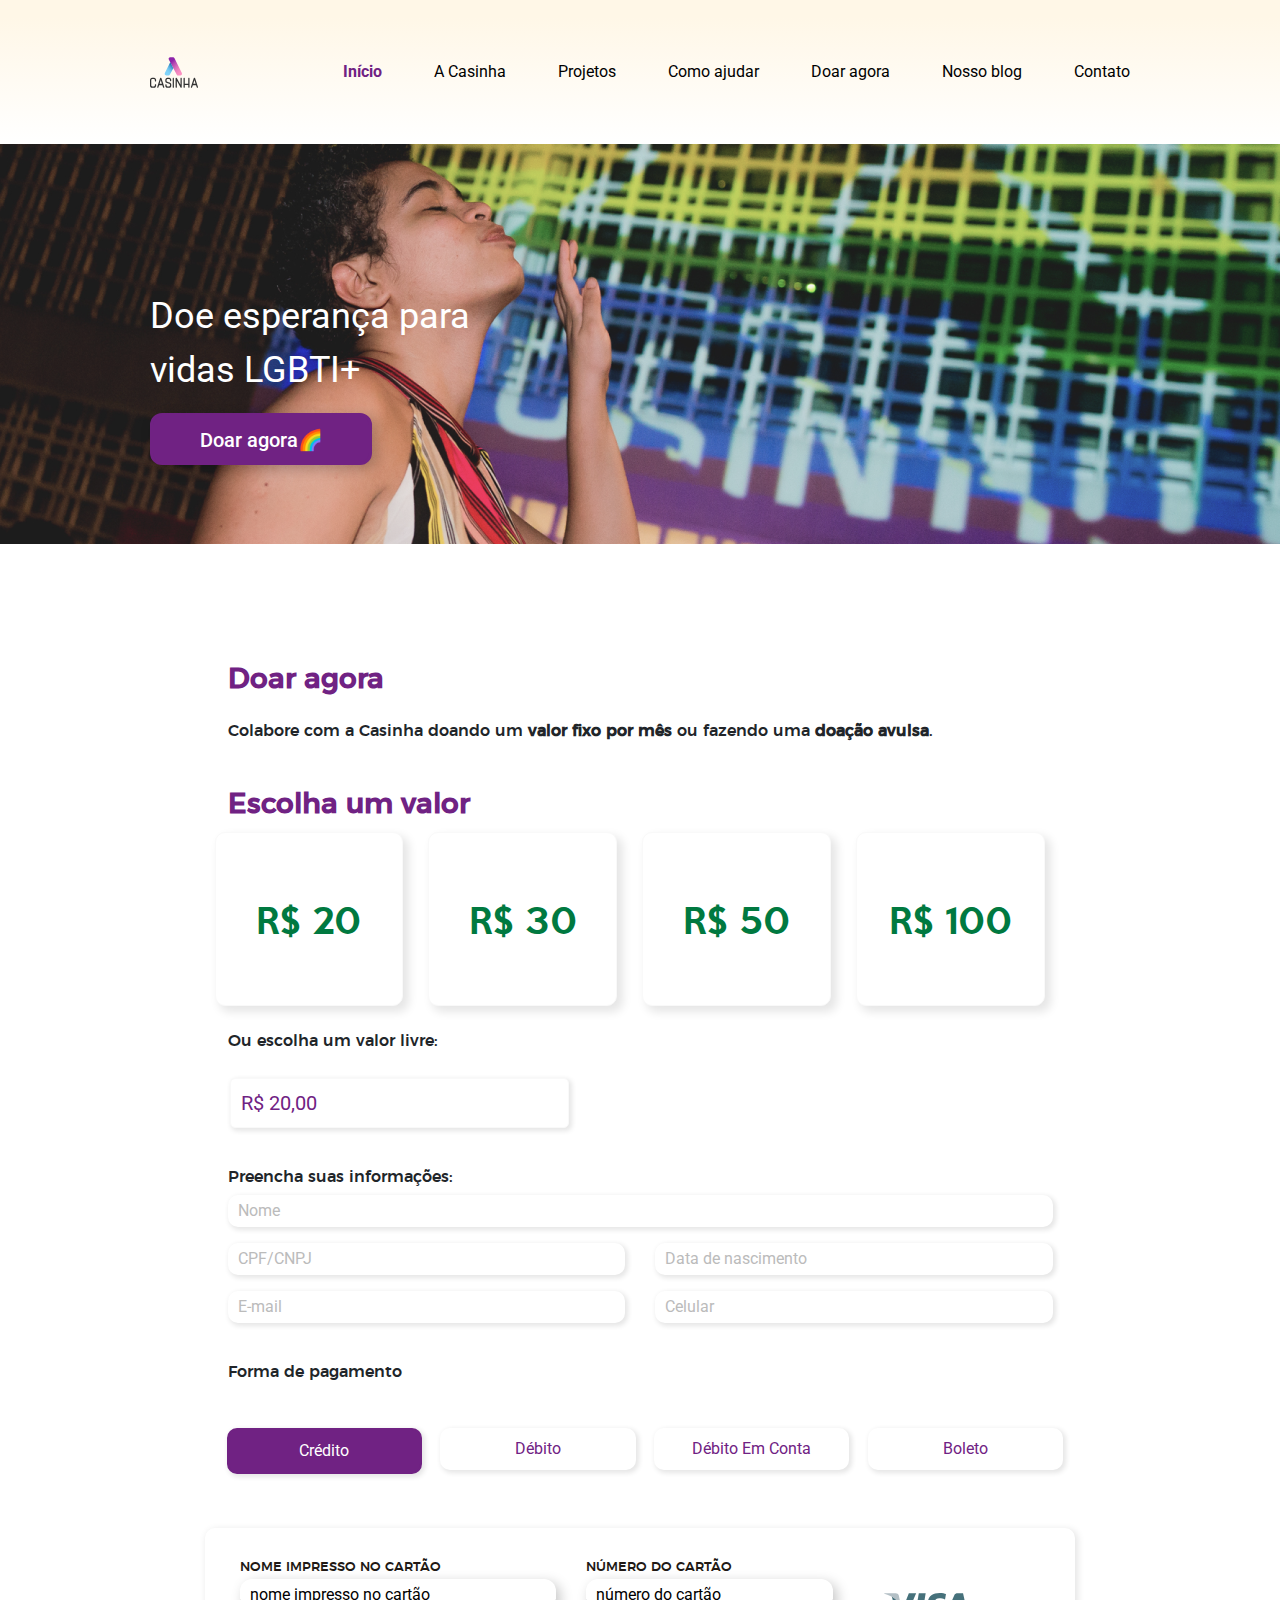
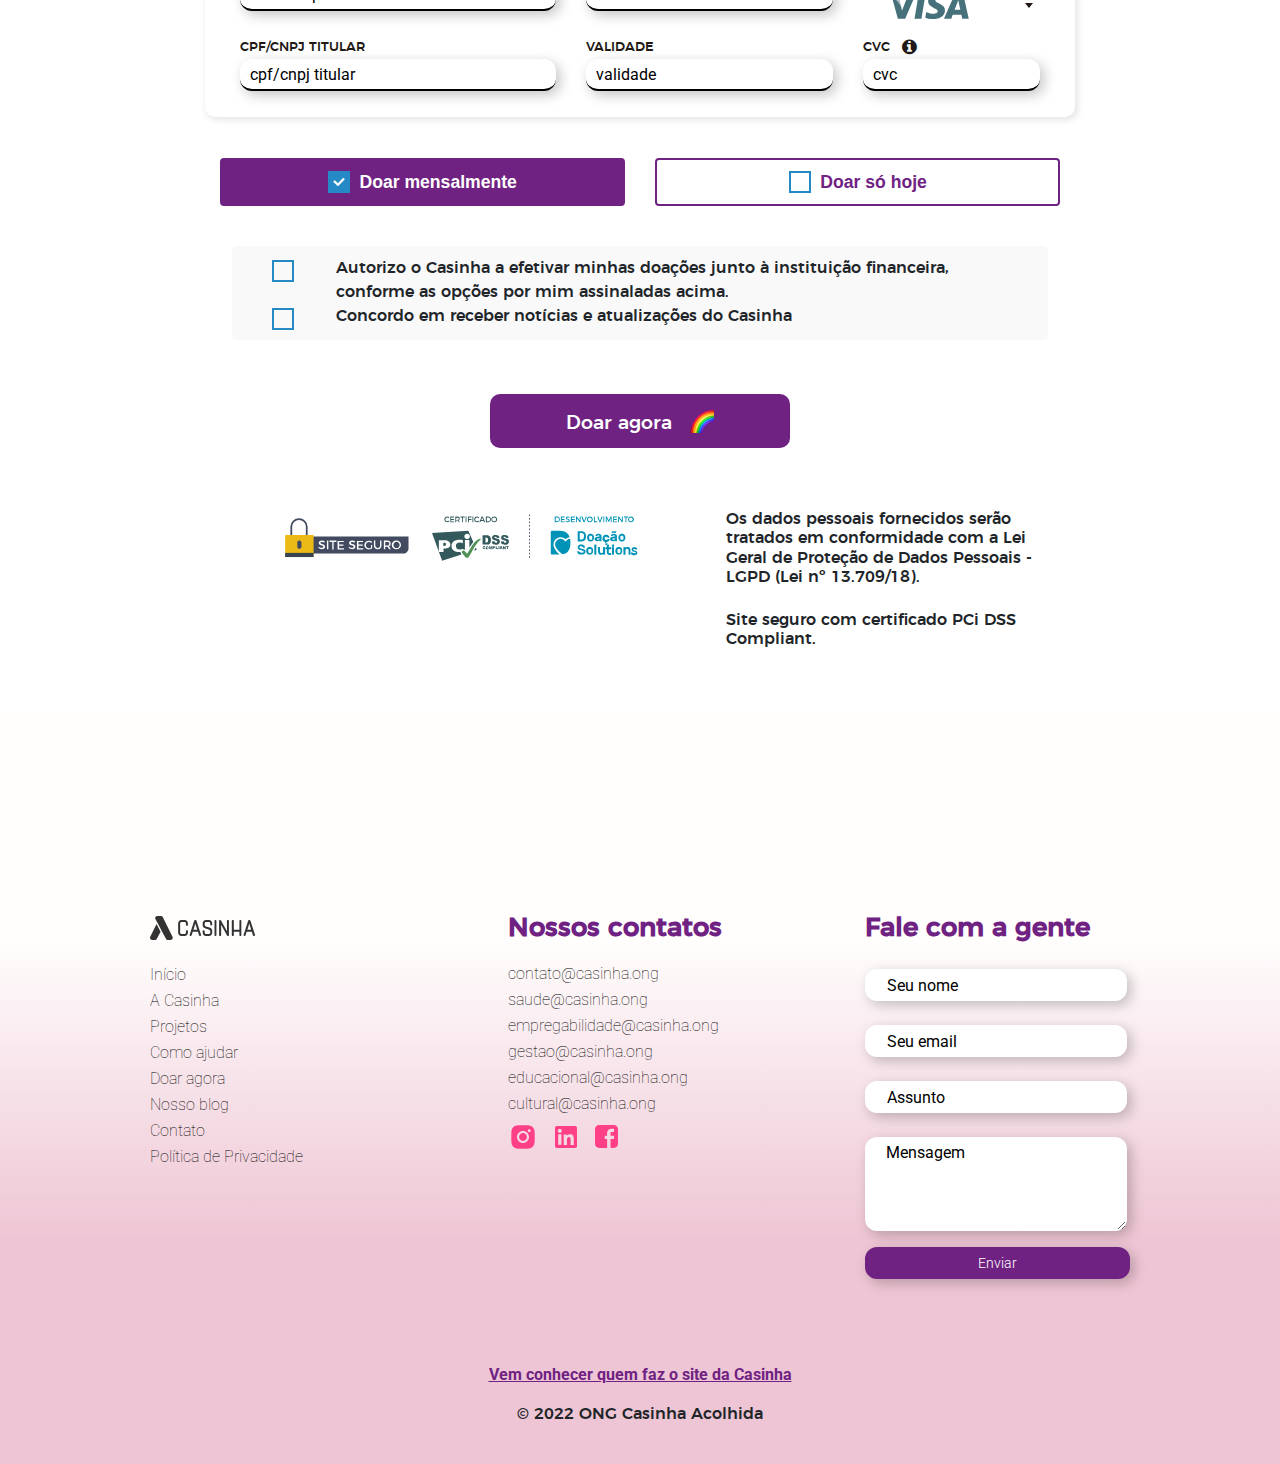
==== commit bb3d8b15: "Adequações para juntar os dois códigos" ====
--- a/index.html
+++ b/index.html
@@ -3,8 +3,12 @@
 <head>
     <meta charset="utf-8">
     <meta http-equiv="X-UA-Compatible" content="IE=edge">
-    <meta name="viewport" content="width=device-width, initial-scale=1.0">
-    <title>Casinha</title>
+    <meta name="viewport" content="width=1500, initial-scale=1">
+    <title>Casinha Acolhida🌈</title>
+    <link rel="preconnect" href="https://fonts.googleapis.com">
+        <link rel="preconnect" href="https://fonts.gstatic.com" crossorigin>
+        <link href="https://fonts.googleapis.com/css2?family=Roboto:wght@300;400;500&display=swap" rel="stylesheet">
+        <link rel="stylesheet" href="https://cdn.jsdelivr.net/npm/bootstrap@5.2.0-beta1/dist/css/bootstrap.min.css" integrity="sha384-0evHe/X+R7YkIZDRvuzKMRqM+OrBnVFBL6DOitfPri4tjfHxaWutUpFmBp4vmVor" crossorigin="anonymous">
     <!-- Favicon -->
     <link rel="icon" type="image/png" href="img/favicon.png" />
     <!-- Style CSS -->
@@ -59,8 +63,9 @@
             </div>
           </div>
         </div>
-        </div>
+        
       </header>
+
       <div class="imagem">
         <div class="infos">
           <p class="doe">Doe esperança para<br> vidas LGBTI+</p>
@@ -617,7 +622,6 @@
 
 
 
-
 <!-- RODAPE -->
 
 
@@ -651,19 +655,15 @@
     </div>
 
 </div>
-
 
 
 <div class="iframe-boleto d-none">
     <span class="iframe-fechar">X</span>
 </div>
 
-
-<!--INICIO FOOTER CASINHA !!!!!!!!!!!!!!!!!!!!!!!!!!!!!!!!!!-->
-
-<!--
+ 
 <footer>
-    <div class='footer'>
+<div class="footer-1">
       <div class="links-pagina">
         <div class="icon-footer">
           <img id="logo-footer" src="img/logo-footer.svg" style="width: 30%;"></img>
@@ -718,6 +718,68 @@
     <div class="copyright">
       <p>© 2022 ONG Casinha Acolhida</p>
     </div>
+        </footer>
+
+
+<!--INICIO FOOTER CASINHA !!!!!!!!!!!!!!!!!!!!!!!!!!!!!!!!!!-->
+
+<!--
+<footer>
+    <div class='footer'>
+      <div class="links-pagina">
+        <div class="icon-footer">
+          <img id="logo-footer" src="img/logo-footer.svg" style="width: 30%;"></img>
+        </div>
+        <div class="os-links">
+          <p><a href="index.html">Início</a></p>
+          <p><a href="embreve/embreve.html">A Casinha</a></p>
+          <p><a href="embreve/embreve.html">Projetos</a></p>
+          <p><a href="ajuda/ajuda.html">Como ajudar</a></p>
+          <p><a href="https://casinhaacolhida.wixsite.com/casinha/doe-agora">Doar agora</a></p>
+          <p><a href="embreve/embreve.html">Nosso blog</a></p>
+          <p><a href="embreve/embreve.html">Contato</a></p>
+          <p><a href="embreve/embreve.html">Política de Privacidade</a></p>
+        </div>
+      </div>
+      <div class="contatos">
+        <p class="contatos-title">Nossos contatos</p>
+        <p><a href="mailto:contato@casinha.ong">contato@casinha.ong</a></p>
+        <p><a href="mailto:saude@casinha.ong">saude@casinha.ong</a></p>
+        <p><a href="mailto:empregabilidade@casinha.ong">empregabilidade@casinha.ong</a></p>
+        <p><a href="mailto:gestao@casinha.ong">gestao@casinha.ong</a></p>
+        <p><a href="mailto:educacional@casinha.ong">educacional@casinha.ong</a></p>
+        <p><a href="mailto:cultural@casinha.ong">cultural@casinha.ong</a></p>
+        <div class="icons">
+          <a href="https://www.instagram.com/casinhaacolhida/" target="_blank"><img id="icone-inst"
+              src="img/instagram-icon.svg"></a>
+          <a href="https://www.linkedin.com/company/casinhaacolhida/" target="_blank"><img id="icone-lk"
+              src="img/linkedin-icon.svg"></a>
+          <a href="https://www.facebook.com/casinhaacolhida" target="_blank"><img id="icone-fb"
+              src="img/facebook-icon.svg"></a>
+        </div>
+      </div>
+      <div class="fale-conosco">
+        <form action="https://formsubmit.co/contato@casinha.ong" method="POST">
+          <input type="hidden" name="_next" value="http://127.0.0.1:5500/email/email.html">
+          <input type="hidden" name="_subject" value="Nova mensagem!">
+          <input type="hidden" name="_captcha" value="false">
+          <input type="hidden" name="_template" value="table">
+          <p class="fale-title">Fale com a gente</p>
+          <p><label for='nome'><input type="text" name="nome" id="nome" placeholder="Seu nome" required></label></p>
+          <p><label for='email'><input type="email" name="email" id="email" placeholder="Seu email" required></label>
+          </p>
+          <p><label for='assunto'><input type="text" name="assunto" id="assunto" placeholder="Assunto"></label></p>
+          <p><textarea rows=8 cols=35 placeholder='Mensagem'></textarea></p>
+          <p><input type="submit" value="Enviar" class="enviar-botao"></p>
+        </form>
+      </div>
+    </div>
+    <div class="devs">
+      <p><a id="devs" href='#'>Vem conhecer quem faz o site da Casinha</a></p>
+    </div>
+    <div class="copyright">
+      <p>© 2022 ONG Casinha Acolhida</p>
+    </div>
   </footer>
   -->
 
--- a/plugins/style.css
+++ b/plugins/style.css
@@ -1,171 +1,170 @@
+:root {
+  --primary-font: "Roboto", sans-serif;
+  --primary-color: #702283;
+}
+
 /*INICIO DO HEADER !!!!!!!!!!!!!!!!!!!!!!!!!!!!!!!!!!*/
 
 #header {
-    display: flex;
-    justify-content: space-between;
-    align-items: center;
-    margin: 0px;
-    width: 100%;
-    max-width: 100%;
-    height: 144px;
-    background: linear-gradient(
-      180deg,
-      rgb(255, 247, 231) 12%,
-      rgb(255, 255, 255) 100%
-    );
-  }
-  
-  .container-fluid {
-    max-width: 100%;
-    width: 100%;
-    padding: 0%;
-  }
-  
-  /* Logo roxa do header */
-  
-  #logo {
-    margin: 0px;
-    height: 105px;
-    width: 95px;
-  }
-  
-  #coluna-icone {
-    margin: 0px;
-    padding-left: 150px;
-    border: 0px;
-    font-size: 100%;
-    font-weight: normal;
-  }
-  
-  /*Links da Header */
-  
-  #col-links {
-    display: flex;
-    justify-content: space-between;
-    font-size: 16px;
-    height: fit-content;
-    padding-right: 150px;
-    width: 1000px;
-  }
-  
-  a {
-    font-family: var(--primary-font);
-    text-decoration: none;
-    color: black;
-  }
-  
-  a:hover {
-    color: var(--primary-color);
-    cursor: pointer !important;
-  }
-  
-  /* Link ativado da header */
-  .inicio {
-    font-family: var(--primary-font);
-    font-weight: bold;
-    color: var(--primary-color);
-  }
-  
-  /*Imagem principal*/
-  .imagem {
-    background-image: url("../img/banner.png");
-    width: 100%;
-    height: 400px;
-    background-position: center;
-    background-size: cover;
-  }
-  
-  /* Botão dentro da imagem*/
-  .botao-doar {
-    font-family: var(--primary-font);
-    background-color: var(--primary-color);
-    color: white;
-    padding: 10px 20px;
-    border: 3px solid var(--primary-color);
-    box-shadow: 4px 4px 13px rgba(0, 0, 0, 0.23);
-    border-radius: 12px;
-    height: 52px;
-    width: 222px;
-    font-weight: 500;
-    font-size: 20px;
-    line-height: 28px;
-  }
-  
-  .botao:hover {
-    cursor: pointer !important;
-  }
-  
-  /*Div e frase dentro da imagem*/
-  .doe {
-    color: white;
-    font-family: var(--primary-font);
-    font-weight: 400;
-    font-size: 36px;
-  }
-  
-  .infos {
-    margin-left: 150px;
-    position: absolute;
-    margin-top: 145px;
-  }
-
-
-
-
+  display: flex;
+  justify-content: space-between;
+  align-items: center;
+  margin: 0px;
+  width: 100%;
+  max-width: 100%;
+  height: 144px;
+  background: linear-gradient(
+    180deg,
+    rgb(255, 247, 231) 12%,
+    rgb(255, 255, 255) 100%
+  );
+}
+
+.container-fluid {
+  max-width: 100%;
+  width: 100%;
+  padding: 0%;
+}
+
+/* Logo roxa do header */
+
+#logo {
+  margin: 0px;
+  height: 105px;
+  width: 95px;
+}
+
+#coluna-icone {
+  margin: 0px;
+  padding-left: 150px;
+  border: 0px;
+  font-size: 100%;
+  font-weight: normal;
+}
+
+/*Links da Header */
+
+#col-links {
+  display: flex;
+  justify-content: space-between;
+  font-size: 16px;
+  height: fit-content;
+  padding-right: 150px;
+  width: 1000px;
+  padding-left: 130px;
+}
+
+a {
+  font-family: var(--primary-font);
+  text-decoration: none;
+  color: black;
+}
+
+a:hover {
+  color: var(--primary-color);
+  cursor: pointer !important;
+}
+
+/* Link ativado da header */
+.inicio {
+  font-family: var(--primary-font);
+  font-weight: bold;
+  color: var(--primary-color);
+}
+
+/*Imagem principal*/
+.imagem {
+  background-image: url("../img/banner.png");
+  width: 100%;
+  height: 400px;
+  background-position: center;
+  background-size: cover;
+}
+
+/* Botão dentro da imagem*/
+.botao-doar {
+  font-family: var(--primary-font);
+  background-color: var(--primary-color);
+  color: white;
+  padding: 10px 20px;
+  border: 3px solid var(--primary-color);
+  box-shadow: 4px 4px 13px rgba(0, 0, 0, 0.23);
+  border-radius: 12px;
+  height: 52px;
+  width: 222px;
+  font-weight: 500;
+  font-size: 20px;
+  line-height: 28px;
+}
+
+.botao:hover {
+  cursor: pointer !important;
+}
+
+/*Div e frase dentro da imagem*/
+.doe {
+  color: white;
+  font-family: var(--primary-font);
+  font-weight: 400;
+  font-size: 36px;
+}
+
+.infos {
+  margin-left: 150px;
+  position: absolute;
+  margin-top: 145px;
+}
 
 /*FIM DO HEADER !!!!!!!!!!!!!!!!!!!!!!!!!!!!!!!!!!!!*/
 
-
-body{
-    font-family: "montserratmedium";   
-    
-    background-color: #ffffff !important;
-    background-attachment: fixed;
-    -webkit-background-size: cover;
-    -moz-background-size: cover;
-    -o-background-size: cover;
-    background-size: cover;
+body {
+  font-family: "montserratmedium";
+
+  background-color: #ffffff !important;
+  background-attachment: fixed;
+  -webkit-background-size: cover;
+  -moz-background-size: cover;
+  -o-background-size: cover;
+  background-size: cover;
 }
 
 h6 {
-    display: block;
-    font-size: 16px !important;
-    margin-block-start: 0px !important;
-    margin-block-end: 0px !important;
-    margin-inline-start: 0px !important;
-    margin-inline-end: 0px !important;
-    font-weight: 400 !important;
-}
-
-.title{
-    color: #702283 !important;
-    font-size: 28px;
-    font-weight: 700;
-}
-
-
-.img_coracao{
-    width: 30%;
-    padding-top: 50px;
-}
-
-.img_btn{
-    width: 100%;
-}
-
-
-.dados_pagamento{
-    box-shadow: 2px 2px 7px 1px rgba(0, 0, 0, 0.1);
-    background-color: #fff;
-    border-radius: 10px;
-    padding: 30px 20px 10px;
-    margin-top: 30px;
-    margin-bottom: 30px;
-}
-
-.back_header{
-    background-color: #e3282a !important;
-    /* background: url(../img/back_header.jpg) no-repeat center;
+  display: block;
+  font-size: 16px !important;
+  margin-block-start: 0px !important;
+  margin-block-end: 0px !important;
+  margin-inline-start: 0px !important;
+  margin-inline-end: 0px !important;
+  font-weight: 400 !important;
+}
+
+.title {
+  color: #702283 !important;
+  font-size: 28px;
+  font-weight: 700;
+}
+
+.img_coracao {
+  width: 30%;
+  padding-top: 50px;
+}
+
+.img_btn {
+  width: 100%;
+}
+
+.dados_pagamento {
+  box-shadow: 2px 2px 7px 1px rgba(0, 0, 0, 0.1);
+  background-color: #fff;
+  border-radius: 10px;
+  padding: 30px 20px 10px;
+  margin-top: 30px;
+  margin-bottom: 30px;
+}
+
+.back_header {
+  background-color: #e3282a !important;
+  /* background: url(../img/back_header.jpg) no-repeat center;
     background-attachment: fixed;
     -webkit-background-size: cover;
     -moz-background-size: cover;
@@ -173,190 +172,192 @@
     background-size: cover; */
 }
 
-.text_header{
-    font-weight: 600 !important;
-    color:#444444;
-    font-family: 'montserratlight';
-}
-
-.text_desc_valor{
-    font-size: 0.9em !important;
-    padding: 10px;
-    font-family: 'montserratlight';
-    text-align: left;
-    height: 110px;
-}
-
-.valor_doar{
-    background-color: #eeeeee !important;
-}
-
-.receber_valor{
-    border: none;
-    width: 100% !important;
-    text-align: center !important;
-    font-size: 2.2em !important;
-    background-color: #eeeeee !important;
-    color: #702283 !important;
-}
-
-.carousel-control-next-icon, .carousel-control-prev-icon {
-    display: inline-block;
-    width: 20px;
-    height: 20px;
-    background: center center no-repeat;
-    background-size: 100% 100%;
-    color: #fff !important;
-    background-color: #000!important;
-    border-radius: 15px !important;
+.text_header {
+  font-weight: 600 !important;
+  color: #444444;
+  font-family: "montserratlight";
+}
+
+.text_desc_valor {
+  font-size: 0.9em !important;
+  padding: 10px;
+  font-family: "montserratlight";
+  text-align: left;
+  height: 110px;
+}
+
+.valor_doar {
+  background-color: #eeeeee !important;
+}
+
+.receber_valor {
+  border: none;
+  width: 100% !important;
+  text-align: center !important;
+  font-size: 2.2em !important;
+  background-color: #eeeeee !important;
+  color: #702283 !important;
+}
+
+.carousel-control-next-icon,
+.carousel-control-prev-icon {
+  display: inline-block;
+  width: 20px;
+  height: 20px;
+  background: center center no-repeat;
+  background-size: 100% 100%;
+  color: #fff !important;
+  background-color: #000 !important;
+  border-radius: 15px !important;
 }
 
 .carousel-control-next-icon {
-    background: url('../img/next.svg') !important;
+  background: url("../img/next.svg") !important;
 }
 
 .carousel-control-prev-icon {
-    background: url('../img/prev.svg') !important;
-}
-
-
-
-.title_slider{
-    font-size: 1.6em;
-    font-weight:400;
-    color:#cccccc;
-    font-family: 'montserratmedium' !important;
-    text-align: center;
-    line-height:1em;
-}
-
-.back_rodape{
-    background-color: #2b2522 ;
-}
-
-.img_logo_rodape{
-    width: 70%;
-    padding: 0;
-}
-
-.icone_rodape{
-    padding-top: 15px;
-}
-
-.barra_sup{
-    background-color: #cccccc;
-    padding: 10px 40px;
-    height: 50px;
-    text-align: right;
-    color: #f2f2f2;
-}
-
-
-.nav-pills .nav-link.active, .nav-pills .show>.nav-link{
-    background-color: #702283 !important;
-    border: 2px solid #702283 !important;
-    margin-top: 10px;
-}
-
-
-.nav-pills .nav-link:hover, .nav-pills .show>.nav-link{
-    background-color: #702283 !important;
-    border: 2px solid #702283 !important;
-    color: #fff !important;
-    margin-top: 10px;
-}
-
+  background: url("../img/prev.svg") !important;
+}
+
+.title_slider {
+  font-size: 1.6em;
+  font-weight: 400;
+  color: #cccccc;
+  font-family: "montserratmedium" !important;
+  text-align: center;
+  line-height: 1em;
+}
+
+.back_rodape {
+  background-color: #2b2522;
+}
+
+.img_logo_rodape {
+  width: 70%;
+  padding: 0;
+}
+
+.icone_rodape {
+  padding-top: 15px;
+}
+
+.barra_sup {
+  background-color: #cccccc;
+  padding: 10px 40px;
+  height: 50px;
+  text-align: right;
+  color: #f2f2f2;
+}
+
+.nav-pills .nav-link.active,
+.nav-pills .show > .nav-link {
+  background-color: #702283 !important;
+  border: 2px solid #702283 !important;
+  margin-top: 10px;
+}
+
+.nav-pills .nav-link:hover,
+.nav-pills .show > .nav-link {
+  background-color: #702283 !important;
+  border: 2px solid #702283 !important;
+  color: #fff !important;
+  margin-top: 10px;
+}
 
 .nav-pills .nav-link {
-    border-radius: 10px !important;
-    border: 0px solid #702283!important;
-    color: #702283!important;
-    line-height: 18px;
-    padding: 12px 0 !important;
-    font-size: 1em;
-    box-shadow: 2px 2px 5px 1px rgba(0, 0, 0, 0.1);
-    text-transform: capitalize !important;
-    margin-top: 10px;
-    
-}
-
-.text_img{
-    width: 70%;
-    padding: 20px 0 150px 0;
-}
-
-.img_logo{
-    width: 250px;
-    padding-top: 50px;
+  border-radius: 10px !important;
+  border: 0px solid #702283 !important;
+  color: #702283 !important;
+  line-height: 18px;
+  padding: 12px 0 !important;
+  font-size: 1em;
+  box-shadow: 2px 2px 5px 1px rgba(0, 0, 0, 0.1);
+  text-transform: capitalize !important;
+  margin-top: 10px;
+}
+
+.text_img {
+  width: 70%;
+  padding: 20px 0 150px 0;
+}
+
+.img_logo {
+  width: 250px;
+  padding-top: 50px;
 }
 
 #menu ul {
-    padding:10px;
-    margin:0px;
-    list-style:none;
-    text-align: right;
-}
-
-#menu ul li { 
-    display: inline; 
+  padding: 10px;
+  margin: 0px;
+  list-style: none;
+  text-align: right;
+}
+
+#menu ul li {
+  display: inline;
 }
 
 li {
-    /* padding: 0 6px; */
-    /* color: #fff; */
-    /* font-size: 1.2em; */
-    cursor: pointer;
-    list-style: none;
-    text-transform: uppercase;
-}
-
-a:hover{
-    color: #702283 !important;
-    text-decoration:none !important;
+  /* padding: 0 6px; */
+  /* color: #fff; */
+  /* font-size: 1.2em; */
+  cursor: pointer;
+  list-style: none;
+  text-transform: uppercase;
+}
+
+a:hover {
+  color: #702283 !important;
+  text-decoration: none !important;
 }
 
 .select2-container {
-    width: 100% !important;
+  width: 100% !important;
 }
 
 * {
-    outline: none;
-}
-
-.select_pag{
-    background: #fff !important;
-    border-bottom: 2px solid #000 !important;
-    border: 0px #fff !important;
-    box-shadow: 0px !important;
-    box-shadow: 2px 2px 5px 1px rgba(0, 0, 0, 0.1);
+  outline: none;
+}
+
+.select_pag {
+  background: #fff !important;
+  border-bottom: 2px solid #000 !important;
+  border: 0px #fff !important;
+  box-shadow: 0px !important;
+  box-shadow: 2px 2px 5px 1px rgba(0, 0, 0, 0.1);
 }
 
 .select2-container--default .select2-selection--single {
-    border: none;
-    background: #fff !important;
-    border-radius: 10px;
-    padding: 10px !important;
-    height: 43px !important;
-    /* box-shadow: 2px 2px 5px 1px rgba(0, 0, 0, 0.1); */
-}
-
-.select2-container--default .select2-selection--single .select2-selection__rendered {
-    color: #211915;
-    text-align: left;
-}
-
-.select2-container--default .select2-selection--single .select2-selection__arrow b {
-    border-color: #211915 transparent transparent transparent;
+  border: none;
+  background: #fff !important;
+  border-radius: 10px;
+  padding: 10px !important;
+  height: 43px !important;
+  /* box-shadow: 2px 2px 5px 1px rgba(0, 0, 0, 0.1); */
+}
+
+.select2-container--default
+  .select2-selection--single
+  .select2-selection__rendered {
+  color: #211915;
+  text-align: left;
+}
+
+.select2-container--default
+  .select2-selection--single
+  .select2-selection__arrow
+  b {
+  border-color: #211915 transparent transparent transparent;
 }
 
 .select2-dropdown {
-    border: 1px solid #211915;
-    border-radius: 0;
+  border: 1px solid #211915;
+  border-radius: 0;
 }
 
 /* normal */
 .select2-results__option {
-    color: #702283;
+  color: #702283;
 }
 
 /* .select2-results__option:hover {
@@ -364,1549 +365,1502 @@
 } */
 
 /* hover */
-.select2-container--default .select2-results__option--highlighted[aria-selected],
-.select2-container--default .select2-results__option[aria-selected=true] { /* selected */
+.select2-container--default
+  .select2-results__option--highlighted[aria-selected],
+.select2-container--default .select2-results__option[aria-selected="true"] {
+  /* selected */
+  background-color: #702283;
+  color: #fff !important;
+}
+
+.brand-select2 + .select2-container--default .select2-selection--single {
+  height: 40px;
+  padding: 10px;
+}
+
+.brand-select2
+  + .select2-container--default
+  .select2-selection--single
+  .select2-selection__arrow
+  b {
+  margin-top: 10px;
+}
+
+.brand-select2
+  + .select2-container--default
+  .select2-selection--single
+  .select2-selection__rendered
+  img {
+  max-height: 32px;
+  padding: 2px;
+}
+
+.bank-select2
+  + .select2-container--default
+  .select2-selection--single
+  .select2-selection__rendered
+  img {
+  max-height: 25px;
+  vertical-align: top;
+}
+
+.modo_doacao {
+  background-color: #fff;
+  width: 100%;
+  height: 48px;
+  border: 2px solid #702283;
+  padding: 10px 20px;
+  font-family: "Raleway", sans-serif;
+  font-size: 1.1em;
+  margin-top: -5px;
+  border-radius: 4px;
+  color: #702283;
+  font-weight: bold;
+  cursor: pointer;
+}
+
+.modo_doacao:hover {
+  background-color: #702283;
+  border: 2px solid #702283;
+  color: #fff;
+}
+
+.modo_doacao.selected {
+  background-color: #702283;
+  border: 4px solid #702283;
+  color: #fff;
+}
+
+/* Chamando as fontes especificas no site */
+
+@import url("https://fonts.googleapis.com/css2?family=Bebas+Neue&display=swap");
+
+@font-face {
+  font-family: "montserratbold";
+  src: url("../font/montserrat-bold_0-webfont.woff2") format("woff2"),
+    url("../font/montserrat-bold_0-webfont.woff") format("woff");
+  font-weight: normal;
+  font-style: normal;
+}
+
+@font-face {
+  font-family: "montserratlight";
+  src: url("../font/montserrat-light_0-webfont.woff2") format("woff2"),
+    url("../font/montserrat-light_0-webfont.woff") format("woff");
+  font-weight: normal;
+  font-style: normal;
+}
+
+@font-face {
+  font-family: "montserratmedium";
+  src: url("../font/montserrat-medium_0-webfont.woff2") format("woff2"),
+    url("../font/montserrat-medium_0-webfont.woff") format("woff");
+  font-weight: normal;
+  font-style: normal;
+}
+
+@font-face {
+  font-family: "keepcalm-medium-webfont";
+  src: url("../font/keepcalm-medium-webfont.woff2") format("woff2"),
+    url("../font/keepcalm-medium-webfont.woff") format("woff");
+  font-weight: normal;
+  font-style: normal;
+}
+
+.mont_light {
+  font-family: "montserratlight";
+}
+
+.mont_medium {
+  font-family: "montserratmedium";
+}
+
+.mont_bold {
+  font-family: "montserratbold";
+}
+
+input {
+  outline: none;
+}
+
+/* CSS MEIOS PAGAMENTOS */
+
+.txt_pagamentos {
+  text-transform: uppercase;
+  text-align: center;
+  margin-top: 70px;
+  padding-top: 50px;
+}
+
+.btn_pagamentos {
+  border-radius: 40px !important;
+  padding: 5px 20px !important;
+  margin: 0 10px 0 10px;
+  width: 95%;
+  text-align: center;
+}
+
+.btn_pagamentos:hover {
+  border-radius: 10px !important;
+  margin: 0 10px 0 10px;
+  width: 95%;
+  text-align: center;
+  background-color: #cccccc;
+  color: #fff !important;
+  font-family: "montserratbold" !important;
+}
+
+.btn_pagamentos.active {
+  border: 2px solid #cccccc !important;
+  background-color: #cccccc !important;
+  color: #fff !important;
+}
+
+.outro_valor {
+  height: 50px;
+  width: 100%;
+  margin-top: 10px;
+  margin-bottom: 10px;
+  font-size: 20px;
+  background-color: #fff;
+  border: 1px solid #fff;
+  color: #702283;
+  padding-left: 10px;
+  border-radius: 5px;
+}
+
+.btn_success1 {
+  background-color: #fff;
+
+  color: #007940;
+  border: 1px solid #f9f9f9;
+  cursor: pointer;
+  box-shadow: 5px 5px 10px 1px rgba(0, 0, 0, 0.1);
+}
+
+.btn_success1.active {
+  background-color: #702283;
+  border: 1px solid #702283;
+  color: #fff !important;
+}
+
+.btn_success1:hover {
+  background-color: #702283;
+  color: #fff;
+  border: 1px solid #702283;
+}
+
+.btn_success2 {
+  background-color: #cccccc;
+  color: #fff;
+  text-align: center;
+  text-align: left;
+  padding: 25px 10px 15px 10px;
+  width: 100%;
+  border: 1px solid #cccccc;
+  cursor: pointer;
+}
+
+.btn_success2:hover {
+  background-color: #702283;
+  border: none;
+  color: #fff;
+  text-align: center;
+  text-align: left;
+  width: 100%;
+  border: 1px solid #702283;
+}
+
+.btn_success2.active {
+  background-color: #702283;
+  border: none;
+  color: #fff;
+  text-align: center;
+  text-align: left;
+  width: 100%;
+  border: 1px solid #702283;
+}
+
+.btn_success3 {
+  background-color: #8cc63f;
+  border-bottom: 3px solid #65911f;
+  border-right: 0px;
+  color: #fff;
+  font-size: 1.4em;
+  border-radius: 10px;
+  margin-left: -70px;
+}
+
+.btn_success3:hover {
+  background-color: #65911f;
+  color: #fff;
+  font-size: 1.4em;
+  border-radius: 10px;
+  border-bottom: 3px solid #8cc63f;
+  border-right: 0px;
+  margin-left: -70px;
+}
+
+.btn_success4 {
+  background-color: #29abe2;
+  border-bottom: 3px solid #1b84a8;
+  border-right: 0px;
+  color: #fff;
+  font-size: 1.4em;
+  border-radius: 10px;
+  margin-left: -170px;
+}
+
+.btn_success4:hover {
+  background-color: #1b84a8;
+  color: #fff;
+  font-size: 1.4em;
+  border-radius: 10px;
+  border-bottom: 3px solid #29abe2;
+  border-right: 0px;
+  margin-left: -170px;
+}
+
+.outro_valor {
+  height: 50px;
+  width: 100%;
+  margin-top: 16px;
+  margin-bottom: 10px;
+  font-size: 20px;
+  background-color: #fff !important;
+  border: 1px solid #f9f9f9;
+  color: #702283 !important;
+  padding-left: 10px;
+  border-radius: 5px;
+  text-align: left !important;
+  box-shadow: 2px 2px 5px 1px rgba(0, 0, 0, 0.1);
+}
+
+.size_valor {
+  font-size: 2.1em;
+  font-family: "keepcalm-medium-webfont";
+}
+
+.btn_input1 {
+  width: 100%;
+  background: #fff;
+  border: none;
+  border-radius: 10px;
+  color: #333333;
+  padding: 10px;
+  box-shadow: 2px 2px 5px 1px rgba(0, 0, 0, 0.1);
+}
+
+.btn_input_pag {
+  width: 100%;
+  background: #fff;
+  border-bottom: 2px solid #000 !important;
+  border: 0px #fff;
+  color: #333333;
+  padding: 10px;
+}
+
+.input_1 {
+  color: #bbbbbb !important;
+}
+
+.input::placeholder {
+  /* Chrome, Firefox, Opera, Safari 10.1+ */
+  color: #bbbbbb !important;
+  opacity: 1; /* Firefox */
+}
+
+.input:-ms-input-placeholder {
+  /* Internet Explorer 10-11 */
+  color: #bbbbbb !important;
+}
+
+.input::-ms-input-placeholder {
+  /* Microsoft Edge */
+  color: #bbbbbb !important;
+}
+
+.btn_input1::placeholder {
+  /* Chrome, Firefox, Opera, Safari 10.1+ */
+  color: #bbbbbb;
+  opacity: 1; /* Firefox */
+}
+
+.btn_input1:-ms-input-placeholder {
+  /* Internet Explorer 10-11 */
+  color: #bbbbbb;
+}
+
+.btn_input1::-ms-input-placeholder {
+  /* Microsoft Edge */
+  color: #bbbbbb;
+}
+
+.btn_input2 {
+  width: 100%;
+  background: #fff;
+  border: none;
+  border-radius: 10px;
+  color: #333333;
+  padding: 10px;
+  box-shadow: 2px 2px 5px 1px rgba(0, 0, 0, 0.1);
+}
+
+.btn_input2::placeholder {
+  /* Chrome, Firefox, Opera, Safari 10.1+ */
+  color: #bbbbbb;
+  opacity: 1; /* Firefox */
+}
+
+.btn_input2:-ms-input-placeholder {
+  /* Internet Explorer 10-11 */
+  color: #bbbbbb;
+}
+
+.btn_input2::-ms-input-placeholder {
+  /* Microsoft Edge */
+  color: #bbbbbb;
+}
+
+.label_card_info {
+  text-align: left;
+  text-transform: uppercase;
+  font-size: 0.8em;
+  margin-bottom: 2px;
+  color: #211915;
+}
+
+.label_card_info_1 {
+  text-align: left;
+  color: #211915;
+  text-transform: uppercase;
+  font-size: 0.8em;
+  margin-bottom: 2px;
+  font-family: "montserratmedium";
+}
+
+.box_dados_doador {
+  background-color: rgba(0, 0, 0, 0.4);
+  border-radius: 5px 5px 0 0;
+}
+
+.box_dados {
+  background-color: #f2f2f2;
+  border-radius: 5px 5px 0 0;
+}
+
+.box_dados_card {
+  background-color: #f9f9f9;
+  border-radius: 0 0 5px 5px;
+  padding: 10px 40px 10px 40px;
+}
+
+/* TERMOS DE ACEITE */
+
+.termos_contrato {
+  text-align: justify;
+  color: #333;
+  font-size: 0.9em;
+  font-weight: 400;
+  font-family: Arial, Helvetica, sans-serif;
+}
+
+.aceites_termos {
+  text-align: left;
+}
+
+/* BOTÃO ACEITAR */
+
+.btn-cadastrar {
+  background-color: #702283;
+  margin-top: 30px;
+  margin-bottom: 30px;
+  color: #fff;
+  padding: 15px 30px 5px !important;
+  width: 300px !important;
+  font-size: 1.2em;
+  border-radius: 10px;
+  border: none;
+  cursor: pointer;
+  font-weight: 400 !important;
+}
+
+.btn-cadastrar:hover {
+  background-color: #333333;
+  margin-top: 30px;
+  margin-bottom: 30px;
+  color: #fff;
+  border: none;
+  cursor: pointer;
+}
+
+.btn-seguir {
+  background-color: #702283;
+  color: #fff;
+  padding: 8px 25px;
+  width: 200px;
+  font-size: 1.2em;
+  border-radius: 10px;
+  border: none;
+  cursor: pointer;
+  width: 100%;
+}
+
+.btn-seguir:hover {
+  background-color: #444444;
+  color: #fff;
+  padding: 8px 25px;
+  font-size: 1.2em;
+  border-radius: 10px;
+  border: none;
+  cursor: pointer;
+}
+
+/* RODAPÉ */
+
+.links_rodape {
+  text-transform: uppercase;
+  font-family: Arial, Helvetica, sans-serif;
+  font-size: 0.8em;
+}
+
+.copy {
+  text-align: center;
+  font-family: Arial, Helvetica, sans-serif;
+  font-size: 0.9em;
+  color: #333333;
+  text-transform: uppercase;
+  padding-top: 10px;
+}
+
+.rodape {
+  background-color: #1a4a84;
+  color: #fff;
+  padding: 25px 40px 25px 40px;
+  text-transform: uppercase;
+  text-align: center;
+  font-size: 0.9em;
+}
+
+.ajuste_container_dados {
+  padding: 10px 40px 10px 40px;
+  /* background-color: rgba(255, 255, 255, 0.8);
+    border-radius: 5px; */
+}
+
+.ajuste_bt_valor {
+  padding: 5px 20px 5px 60px;
+}
+
+.valor_doacao {
+  height: 160px;
+  width: 90%;
+  border-radius: 10px;
+}
+
+@media (min-width: 768px) {
+  .slide_mob1 {
+    display: none !important;
+  }
+
+  .slide_mob2 {
+    display: none !important;
+  }
+
+  .slide_mob3 {
+    display: none !important;
+  }
+
+  .slide_mob4 {
+    display: none !important;
+  }
+
+  .slide_mob5 {
+    display: none !important;
+  }
+
+  .frase_mob {
+    display: none;
+  }
+}
+
+@media (min-width: 768px) and (max-width: 2560px) {
+  .valor_doacao {
+    height: 174px !important;
+    width: 90%;
+  }
+}
+
+@media (min-width: 768px) and (max-width: 1024px) {
+  .text_img {
+    width: 50%;
+    padding: 10px 0 40px 0;
+  }
+
+  .text_desc_valor {
+    font-size: 0.7em !important;
+    padding: 10px;
+    font-family: "montserratlight";
+    text-align: left;
+    height: 110px;
+  }
+
+  .text_desc_valor1 {
+    font-size: 1.4em !important;
+    padding: 10px 10px 0 10px !important;
+    font-family: "montserratlight";
+    text-align: left;
+    height: 50px !important;
+  }
+
+  .valor_doar {
+    margin-bottom: 20px !important;
+    background-color: #eeeeee !important;
+  }
+
+  .img_coracao {
+    width: 80px !important;
+    padding-top: 30px !important;
+  }
+
+  .receber_valor {
+    border: none;
+    width: 100% !important;
+    text-align: center !important;
+    font-size: 3em !important;
+    background-color: #eeeeee !important;
+    color: #cccccc !important;
+  }
+
+  .img_logo {
+    width: 350px;
+    padding: 20px 0 10px;
+  }
+
+  .ajuste_container {
+    padding: 0;
+  }
+
+  .btn_success1 {
+    background-color: #fff;
+    border: none;
+    color: #007940;
+    font-size: 1em;
+    border: 1px solid #f9f9f9;
+  }
+
+  .btn_success1:hover {
     background-color: #702283;
-    color: #fff !important;
-}
-
-.brand-select2 + .select2-container--default .select2-selection--single {
-    height: 40px;
-    padding: 10px;
-}
-
-.brand-select2 + .select2-container--default .select2-selection--single .select2-selection__arrow b {
-    margin-top: 10px;
-    
-}
-
-.brand-select2 + .select2-container--default .select2-selection--single .select2-selection__rendered img {
-    max-height: 32px;
-    padding: 2px;
-}
-
-.bank-select2 + .select2-container--default .select2-selection--single .select2-selection__rendered img {
-    max-height: 25px;
-    vertical-align: top;
-}
-
-.modo_doacao{    
-    background-color: #FFF;
+    border: none;
+    color: #fff;
+    font-size: 1.4em;
+    border: 1px solid #702283;
+  }
+
+  .btn_success2 {
+    background-color: #cccccc;
+    border: none;
+    color: #fff;
+    font-size: 11px;
+    text-align: center;
+    text-align: left;
+    padding: 25px 10px 25px 10px;
     width: 100%;
-    height: 48px;
-    border: 2px solid #702283 ;
-    padding: 10px 20px;
-    font-family: 'Raleway', sans-serif;
+    border: 1px solid #cccccc;
+  }
+
+  .btn_success3 {
+    background-color: #8cc63f;
+    border-bottom: 3px solid #65911f;
+    border-right: 0px;
+    color: #fff;
     font-size: 1.1em;
-    margin-top: -5px; 
-    border-radius: 4px;
-    color: #702283 ;
-    font-weight: bold;
-    cursor: pointer;
-}
-
-.modo_doacao:hover{    
-    background-color: #702283;
-    border: 2px solid #702283;
-    color: #FFF;
-}
-
-.modo_doacao.selected {
-    background-color: #702283 ;
-    border: 4px solid #702283 ;
-    color: #fff;
-}
-
-/* Chamando as fontes especificas no site */
-
-@import url('https://fonts.googleapis.com/css2?family=Bebas+Neue&display=swap');
-
-
-
-@font-face {
-    font-family: 'montserratbold';
-    src: url('../font/montserrat-bold_0-webfont.woff2') format('woff2'),
-         url('../font/montserrat-bold_0-webfont.woff') format('woff');
-    font-weight: normal;
-    font-style: normal;
-
-}
-
-
-@font-face {
-    font-family: 'montserratlight';
-    src: url('../font/montserrat-light_0-webfont.woff2') format('woff2'),
-         url('../font/montserrat-light_0-webfont.woff') format('woff');
-    font-weight: normal;
-    font-style: normal;
-
-}
-
-
-@font-face {
-    font-family: 'montserratmedium';
-    src: url('../font/montserrat-medium_0-webfont.woff2') format('woff2'),
-         url('../font/montserrat-medium_0-webfont.woff') format('woff');
-    font-weight: normal;
-    font-style: normal;
-
-}
-
-
-@font-face {
-    font-family: 'keepcalm-medium-webfont';
-    src: url('../font/keepcalm-medium-webfont.woff2') format('woff2'),
-         url('../font/keepcalm-medium-webfont.woff') format('woff');
-    font-weight: normal;
-    font-style: normal;
-
-}
-
-.mont_light{
-    font-family:  "montserratlight";
-    
-}
-
-.mont_medium{
-    font-family: "montserratmedium";
-}
-
-.mont_bold{
-    font-family: "montserratbold";
-}
-
-input {
-    outline: none;
-}
-
-/* CSS MEIOS PAGAMENTOS */
-
-
-.txt_pagamentos{
-    text-transform: uppercase;
-    text-align: center;
-    margin-top:70px;
-    padding-top: 50px;
-}
-
-.btn_pagamentos{
-    border-radius: 40px !important; 
-    padding: 5px 20px !important;
-    margin: 0 10px 0 10px;
-    width: 95%;
-    text-align: center;
-}
-
-.btn_pagamentos:hover{
-    border-radius: 10px !important; 
-    margin: 0 10px 0 10px;
-    width: 95%;
-    text-align: center;
-    background-color: #cccccc;
-    color: #fff !important;
-    font-family: "montserratbold" !important;
-}
-
-.btn_pagamentos.active{
-    border: 2px solid #cccccc !important;
-    background-color: #cccccc !important;
-    color: #fff !important;
-}
-
-.outro_valor{
-    height: 50px;
+    border-radius: 10px;
+    margin-left: -20px;
+  }
+
+  .btn_success3:hover {
+    background-color: #65911f;
+    color: #fff;
+    font-size: 1.1em;
+    border-radius: 10px;
+    border-bottom: 3px solid #8cc63f;
+    border-right: 0px;
+    margin-left: -20px;
+  }
+
+  .btn_success4 {
+    background-color: #29abe2;
+    border-bottom: 3px solid #1b84a8;
+    border-right: 0px;
+    color: #fff;
+    font-size: 1.1em;
+    border-radius: 10px;
+    margin-left: -30px;
+  }
+
+  .btn_success4:hover {
+    background-color: #1b84a8;
+    color: #fff;
+    font-size: 1.1em;
+    border-radius: 10px;
+    border-bottom: 3px solid #29abe2;
+    border-right: 0px;
+    margin-left: -30px;
+  }
+
+  .btn_pagamentos {
+    border-radius: 40px !important;
+    padding: 10px 20px !important;
+    margin: 0 5px;
+  }
+
+  .valor_doacao {
+    /* height: 120px;
+        width: 100%; */
+  }
+
+  .outro_valor {
+    height: 30px;
     width: 100%;
     margin-top: 10px;
     margin-bottom: 10px;
+    font-size: 25px;
+    background-color: #fff;
+    border: 1px solid #fff;
+    color: #702283;
+    padding-left: 10px;
+    border-radius: 5px;
+  }
+
+  .ajuste_container_dados {
+    padding: 10px;
+  }
+
+  .ajuste_bt_valor {
+    padding: 10px;
+  }
+}
+
+@media (min-width: 415px) and (max-width: 767px) {
+  .size_valor {
+    font-size: 3em;
+    font-family: "keepcalm-medium-webfont";
+  }
+
+  .none_cep {
+    display: none;
+  }
+
+  .back_header {
+    background-color: #e3282a !important;
+    /* background-image: url("../img/header_mobile.png");
+        -webkit-background-size: cover;
+        -moz-background-size: cover;
+        -o-background-size: cover;
+        background-size: cover; */
+  }
+
+  .text_img {
+    width: 70%;
+    padding: 10px 0 40px 0;
+  }
+
+  .img_logo {
+    width: 150px;
+    margin: 30px 0;
+  }
+
+  .valor_doacao {
+    /* height: 120px;
+        width: 100%; */
+    border-radius: 5px;
+  }
+
+  .btn_success1 {
+    background-color: #cccccc;
+    border: none;
+    color: #fff;
+    font-size: 1.4em;
+    border: 1px solid #f2f2f2;
+  }
+
+  .btn_success1:hover {
+    background-color: #702283;
+    border: none;
+    color: #fff;
+    font-size: 1.4em;
+    border: 1px solid #702283;
+  }
+
+  .btn_pagamentos {
+    border-radius: 40px !important;
+    padding: 10px 35px !important;
+    margin: 0 15px;
+  }
+
+  li {
+    padding: 0;
+    color: #fff;
+    font-size: 1em;
+    cursor: pointer;
+    list-style-type: none;
+  }
+
+  .rodape {
+    background-color: #1a4a84;
+    color: #fff;
+    padding: 20px 40px 20px 40px;
+  }
+
+  .copy {
+    text-align: center;
+    font-size: 0.8em;
+    color: #333;
+    text-transform: uppercase;
+    padding-bottom: 10px;
+  }
+
+  .logo_rodape {
+    text-align: center;
+    margin-bottom: 20px;
+  }
+
+  .aceites_termos {
+    text-align: left;
+    font-size: 0.9em;
+  }
+
+  .menu_resp {
+    padding: 10px !important;
+    border: 1px solid #fff;
+    margin-top: 30px;
+    font-size: 1.1em !important;
+  }
+
+  .menu_resp1 {
+    padding: 10px !important;
+    border: 1px solid #fff;
+    margin-top: 30px;
+    margin-bottom: 30px;
+    font-size: 1.1em !important;
+  }
+
+  .btn_success1 {
+    background-color: #cccccc;
+    border: none;
+    color: #fff;
+    font-size: 1.4em;
+    border: 1px solid #f2f2f2;
+  }
+
+  .btn_success1:hover {
+    background-color: #702283;
+    border: none;
+    color: #fff;
+    font-size: 1.4em;
+    border: 1px solid #702283;
+  }
+
+  .btn_success2 {
+    background-color: #cccccc;
+    border: none;
+    color: #fff;
+    font-size: 12px;
+    text-align: center;
+    padding: 20px 20px 10px 20px;
+    width: 100%;
+    border: none;
+    border-radius: 10px;
+    margin-top: 15px;
+  }
+
+  .btn_success3 {
+    background-color: #8cc63f;
+    border: none;
+    color: #fff;
+    font-size: 0.8em;
+    border-radius: 10px;
+    margin-left: 0px;
+  }
+
+  .btn_success3:hover {
+    background-color: #65911f;
+    color: #fff;
+    font-size: 0.8em;
+    border-radius: 10px;
+    border: none;
+    margin-left: 0px;
+  }
+
+  .btn_success4 {
+    background-color: #29abe2;
+    border-bottom: none;
+    color: #fff;
+    font-size: 0.8em;
+    border: 10px;
+    margin-left: 0px;
+  }
+
+  .btn_success4:hover {
+    background-color: #1b84a8;
+    color: #fff;
+    font-size: 0.8em;
+    border-radius: 10px;
+    border: none;
+    margin-left: 0px;
+  }
+
+  .ajuste_container_dados {
+    padding: 10px;
+  }
+
+  .ajuste_bt_valor {
+    padding: 5px;
+  }
+}
+
+@media (min-width: 375px) and (max-width: 414px) {
+  .ajuste-vencimento {
+    margin-top: 10px;
+  }
+
+  .slide_desk1 {
+    display: none !important;
+  }
+
+  .slide_desk2 {
+    display: none !important;
+  }
+
+  .slide_desk3 {
+    display: none !important;
+  }
+
+  .slide_desk4 {
+    display: none !important;
+  }
+
+  .slide_desk5 {
+    display: none !important;
+  }
+
+  .frase_desk {
+    display: none !important;
+  }
+
+  .w-80 {
+    width: 85% !important;
+  }
+
+  .text_rodape {
+    text-align: center !important;
+  }
+
+  .img_logo_rodape {
+    width: 100% !important;
+    padding: 0 40px !important;
+  }
+
+  .icone_rodape {
+    padding-top: 20px !important;
+  }
+
+  .none_cep {
+    display: none;
+  }
+
+  .nav-pills .nav-link {
+    background-color: #fff !important;
+    border: 0px solid #702283 !important;
+    margin-top: 10px;
+  }
+
+  .back_header {
+    background-color: #e3282a !important;
+    /* background-image: url("../img/back_header.jpg");
+        -webkit-background-size: cover;
+        -moz-background-size: cover;
+        -o-background-size: cover;
+        background-size: cover; */
+  }
+
+  .text_header {
+    font-size: 1em !important;
+    font-weight: bold !important;
+  }
+
+  .text_img {
+    width: 70%;
+    padding: 10px 0 40px 0;
+  }
+
+  .img_logo {
+    width: 300px;
+    padding: 20px;
+  }
+
+  .valor_doacao {
+    height: 160px !important;
+    width: 90%;
+    border-radius: 5px;
+  }
+
+  .text_desc_valor {
+    font-size: 0.6em !important;
+    padding: 10px;
+    font-family: "montserratlight";
+    text-align: left;
+    height: 130px !important;
+  }
+
+  .text_desc_valor1 {
+    font-size: 1.1em !important;
+  }
+
+  .img_btn {
+    width: 70% !important;
+    padding: 0 !important;
+  }
+
+  .img_coracao {
+    width: 20%;
+    padding-top: 20px;
+  }
+
+  .title_slider {
+    font-size: 1.4em;
+    font-weight: 400;
+    color: #cccccc;
+    font-family: "montserratmedium" !important;
+    text-align: center;
+    line-height: 1em;
+  }
+
+  .btn_success1 {
+    background-color: #cccccc;
+    border: none;
+    color: #fff;
+    font-size: 1.4em !important;
+    border: 1px solid #f2f2f2;
+  }
+
+  .btn_success1:hover {
+    background-color: #702283;
+    border: none;
+    color: #fff;
+    font-size: 1.4em;
+    border: 1px solid #702283;
+  }
+
+  .btn_success2 {
+    margin-top: 0px !important;
+    padding-bottom: 39px !important;
+  }
+
+  .btn_pagamentos_mobile1 {
+    border-radius: 40px !important;
+    padding: 10px 60px !important;
+    margin: 10px 10px;
+  }
+
+  .btn_pagamentos_mobile2 {
+    border-radius: 40px !important;
+    padding: 10px 32px !important;
+    margin: 10px 10px;
+  }
+
+  li {
+    padding: 0;
+    color: #000;
+    font-size: 1em;
+    cursor: pointer;
+    list-style-type: none;
+  }
+
+  ul {
+    padding: 0px !important;
+  }
+
+  .rodape {
+    background-color: #1a4a84;
+    color: #fff;
+    padding: 20px 40px 20px 40px;
+  }
+
+  .copy {
+    text-align: center;
+    font-size: 0.8em;
+    color: #333;
+    text-transform: uppercase;
+    padding-bottom: 10px;
+  }
+
+  .logo_rodape {
+    text-align: center;
+    margin-bottom: 20px;
+  }
+
+  .aceites_termos {
+    text-align: left;
+    font-size: 0.9em;
+  }
+
+  .menu_resp {
+    padding: 10px !important;
+    border: 1px solid #fff;
+    margin-top: 30px;
+    font-size: 1.1em !important;
+  }
+
+  .menu_resp1 {
+    padding: 10px !important;
+    border: 1px solid #fff;
+    margin-top: 30px;
+    margin-bottom: 30px;
+    font-size: 1.1em !important;
+  }
+
+  .btn_success1 {
+    background-color: #fff;
+    color: #007940 !important;
+    border: none;
+    color: #fff;
+    font-size: 0.9em !important;
+    margin-left: 0px;
+  }
+
+  .btn_success1:hover {
+    background-color: #702283;
+    color: #fff;
+    border: none;
+    margin-left: 0px;
+  }
+
+  .btn_success2 {
+    background-color: #cccccc;
+    border: none;
+    color: #fff;
+    font-size: 12px;
+    text-align: center;
+    padding: 14px 10px !important;
+    width: 100%;
+    border: none;
+    margin-top: 5px;
+  }
+
+  .btn_success2:hover {
+    background-color: #702283;
+    border: none;
+    color: #fff;
+    font-size: 12px;
+    text-align: center;
+    padding: 12px 20px 0px 20px;
+    width: 100%;
+    border: none;
+    margin-top: 5px;
+  }
+
+  .btn_success2.active {
+    background-color: #702283;
+    border: none;
+    color: #fff;
+    font-size: 12px;
+    text-align: center;
+    padding: 12px 20px 0px 20px;
+    width: 100%;
+    border: none;
+    margin-top: 5px;
+  }
+
+  .btn_success3 {
+    background-color: #8cc63f;
+    border: none;
+    color: #fff;
+    font-size: 0.8em;
+    border-radius: 10px;
+    margin-left: 0px;
+  }
+
+  .btn_success3:hover {
+    background-color: #65911f;
+    color: #fff;
+    font-size: 0.8em;
+    border-radius: 10px;
+    border: none;
+    margin-left: 0px;
+  }
+
+  .btn_success4 {
+    background-color: #29abe2;
+    border-bottom: none;
+    color: #fff;
+    font-size: 0.8em;
+    border: 10px;
+    margin-left: 0px;
+  }
+
+  .btn_success4:hover {
+    background-color: #1b84a8;
+    color: #fff;
+    font-size: 0.8em;
+    border-radius: 10px;
+    border: none;
+    margin-left: 0px;
+  }
+
+  .ajuste_container_dados {
+    padding: 10px;
+  }
+
+  .ajuste_bt_valor {
+    padding: 5px;
+  }
+}
+
+@media (min-width: 0px) and (max-width: 374px) {
+  .ajuste-vencimento {
+    margin-top: 10px;
+  }
+
+  .slide_desk1 {
+    display: none !important;
+  }
+
+  .slide_desk2 {
+    display: none !important;
+  }
+
+  .slide_desk3 {
+    display: none !important;
+  }
+
+  .slide_desk4 {
+    display: none !important;
+  }
+
+  .slide_desk5 {
+    display: none !important;
+  }
+
+  .frase_desk {
+    display: none !important;
+  }
+
+  ul {
+    padding: 0px !important;
+  }
+
+  .w-80 {
+    width: 90% !important;
+  }
+
+  .img_coracao {
+    width: 20%;
+    padding-top: 20px;
+  }
+
+  .text_header {
+    font-size: 1.1em !important;
+    font-weight: bold !important;
+  }
+
+  .title_slider {
+    font-size: 1.4em !important;
+    font-weight: 400;
+    color: #cccccc;
+    font-family: "montserratmedium" !important;
+    text-align: center;
+    line-height: 1em;
+    padding: 0 !important;
+  }
+
+  .img_logo_rodape {
+    width: 100% !important;
+    padding: 0 10px !important;
+  }
+
+  .icone_rodape {
+    padding-top: 20px !important;
+    text-align: center !important;
+  }
+
+  .none_cep {
+    display: none;
+  }
+
+  .back_header {
+    background-color: #e3282a !important;
+    /* background-image: url("../img/header_mobile.png");
+        -webkit-background-size: cover;
+        -moz-background-size: cover;
+        -o-background-size: cover;
+        background-size: cover; */
+  }
+
+  .text_img {
+    width: 70%;
+    padding: 10px 0 40px 0;
+  }
+
+  .img_logo {
+    width: 150px;
+    margin: 30px 0;
+  }
+
+  .outro_valor {
+    height: 50px;
+    width: 100% !important;
+    margin-top: 0px !important;
+    margin-bottom: 0px !important;
     font-size: 20px;
     background-color: #fff;
     border: 1px solid #fff;
     color: #702283;
     padding-left: 10px;
     border-radius: 5px;
-}
-
-
-.btn_success1{
-    background-color: #fff;
-
-    color: #007940;
-    border: 1px solid #f9f9f9;
-    cursor: pointer;
-    box-shadow: 5px 5px 10px 1px rgba(0, 0, 0, 0.1);
-}
-
-.btn_success1.active {
+  }
+
+  .text_desc_valor {
+    font-size: 0.9em !important;
+    padding: 10px 10px 0 10px !important;
+    font-family: "montserratlight";
+    text-align: left;
+    height: 110px;
+  }
+
+  .img_btn {
+    width: 100% !important;
+    padding: 0px !important;
+  }
+
+  .btn-seguir {
     background-color: #702283;
-    border: 1px solid #702283;
-    color: #fff !important;
-}
-
-.btn_success1:hover{
-    background-color: #702283;
-    color: #fff;
-    border: 1px solid #702283;
-}
-
-.btn_success2{
-    background-color: #cccccc;
-    color: #fff;
-    text-align: center;
-    text-align: left;
-    padding:25px 10px 15px 10px;
-    width: 100%;
-    border: 1px solid #cccccc;
-    cursor: pointer;
-}
-
-.btn_success2:hover{
-    background-color: #702283;
-    border: none;
-    color: #fff;
-    text-align: center;
-    text-align: left;
-    width: 100%;
-    border: 1px solid #702283;
-}
-
-.btn_success2.active{
-    background-color: #702283;
-    border: none;
-    color: #fff;
-    text-align: center;
-    text-align: left;
-    width: 100%;
-    border: 1px solid #702283;
-}
-
-.btn_success3{
-    background-color: #8CC63F;
-    border-bottom: 3px solid #65911F;
-    border-right: 0px;
-    color: #fff;
-    font-size: 1.4em;
-    border-radius: 10px;
-    margin-left: -70px;
-}
-
-.btn_success3:hover{
-    background-color: #65911F;
-    color: #fff;
-    font-size: 1.4em;
-    border-radius: 10px;
-    border-bottom: 3px solid #8CC63F;
-    border-right: 0px;
-    margin-left: -70px;
-}
-
-
-.btn_success4{
-    background-color: #29ABE2;
-    border-bottom: 3px solid #1B84A8;
-    border-right: 0px;
-    color: #fff;
-    font-size: 1.4em;
-    border-radius: 10px;
-    margin-left: -170px;
-}
-
-.btn_success4:hover{
-    background-color: #1B84A8;
-    color: #fff;
-    font-size: 1.4em;
-    border-radius: 10px;
-    border-bottom: 3px solid #29ABE2;
-    border-right: 0px;
-    margin-left: -170px;
-}
-
-.outro_valor{
-    height: 50px;
-    width: 100%;
-    margin-top: 16px;
-    margin-bottom: 10px;
-    font-size: 20px;
-    background-color: #fff !important;
-    border: 1px solid #f9f9f9;
-    color: #702283 !important;
-    padding-left: 10px;
-    border-radius: 5px;
-    text-align: left !important;
-    box-shadow: 2px 2px 5px 1px rgba(0, 0, 0, 0.1);
-}
-
-.size_valor{
-    font-size: 2.1em;
-    font-family: 'keepcalm-medium-webfont';
-}
-
-
-
-.btn_input1{
-    width: 100%;
-    background: #fff;
-    border: none;
-    border-radius: 10px;
-    color: #333333;
-    padding: 10px;
-    box-shadow: 2px 2px 5px 1px rgba(0, 0, 0, 0.1);
-}
-
-.btn_input_pag{
-    width: 100%;
-    background: #fff;
-    border-bottom: 2px solid #000 !important;
-    border: 0px #fff ;
-    color: #333333;
-    padding: 10px;
-}
-
-.input_1{
-    color: #bbbbbb !important;
-}
-
-
-.input::placeholder { /* Chrome, Firefox, Opera, Safari 10.1+ */
-    color: #bbbbbb !important;
-    opacity: 1; /* Firefox */
-}
-
-.input:-ms-input-placeholder { /* Internet Explorer 10-11 */
-    color: #bbbbbb !important;
-}
-
-.input::-ms-input-placeholder { /* Microsoft Edge */
-    color: #bbbbbb !important;
-}
-
-
-.btn_input1::placeholder { /* Chrome, Firefox, Opera, Safari 10.1+ */
-    color: #bbbbbb;
-    opacity: 1; /* Firefox */
-}
-
-.btn_input1:-ms-input-placeholder { /* Internet Explorer 10-11 */
-    color: #bbbbbb;
-}
-
-.btn_input1::-ms-input-placeholder { /* Microsoft Edge */
-    color: #bbbbbb;
-}
-
-.btn_input2{
-    width: 100%;
-    background: #fff;
-    border: none;
-    border-radius: 10px;
-    color: #333333;
-    padding: 10px;
-    box-shadow: 2px 2px 5px 1px rgba(0, 0, 0, 0.1);
-}
-
-.btn_input2::placeholder { /* Chrome, Firefox, Opera, Safari 10.1+ */
-    color: #bbbbbb;
-    opacity: 1; /* Firefox */
-}
-
-.btn_input2:-ms-input-placeholder { /* Internet Explorer 10-11 */
-    color: #bbbbbb;
-}
-
-.btn_input2::-ms-input-placeholder { /* Microsoft Edge */
-    color: #bbbbbb;
-}
-
-.label_card_info{
-    text-align: left; 
-    text-transform: uppercase; 
-    font-size: 0.8em; 
-    margin-bottom: 2px;
-    color: #211915;
-}
-
-.label_card_info_1{
-    text-align: left; 
-    color: #211915; 
-    text-transform: uppercase; 
-    font-size: 0.8em; 
-    margin-bottom: 2px;
-    font-family: 'montserratmedium';
-}
-
-
-.box_dados_doador{
-    background-color:  rgba(0,0,0,0.4);
-    border-radius: 5px 5px 0 0; 
-    
-}
-
-.box_dados{
-    background-color: #f2f2f2;
-    border-radius: 5px 5px 0 0; 
-    
-}
-
-.box_dados_card{
-    background-color: #f9f9f9; 
-    border-radius: 0 0 5px 5px; 
-    padding: 10px 40px 10px 40px;
-}
-
-
-/* TERMOS DE ACEITE */
-
-.termos_contrato{
-    text-align: justify;
-    color: #333;
-    font-size: 0.9em;
-    font-weight: 400;
-    font-family: Arial, Helvetica, sans-serif;
-}
-
-.aceites_termos{
-    text-align: left;
-}
-
-/* BOTÃO ACEITAR */
-
-.btn-cadastrar{
-    background-color: #702283;
-    margin-top: 30px;
-    margin-bottom: 30px;
-    color: #fff;
-    padding: 15px 30px 5px !important;
-    width: 300px !important;
-    font-size: 1.2em;
-    border-radius: 10px;
-    border: none;
-    cursor: pointer;
-    font-weight: 400 !important;
-}
-
-.btn-cadastrar:hover{
-    background-color: #333333 ;
-    margin-top: 30px;
-    margin-bottom: 30px;
-    color: #fff;
-    border: none;
-    cursor: pointer;
-}
-
-.btn-seguir{
-    background-color: #702283;
-    color: #fff;
-    padding: 8px 25px;
+    color: #fff;
+    padding: 8px 10px !important;
     width: 200px;
     font-size: 1.2em;
     border-radius: 10px;
     border: none;
     cursor: pointer;
     width: 100%;
-}
-
-.btn-seguir:hover{
-    background-color: #444444;
-    color: #fff;
-    padding: 8px 25px;
-    font-size: 1.2em;
-    border-radius: 10px;
-    border: none;
+  }
+
+  .btn_success1 {
+    background-color: #fff;
+    color: #007940;
+    border: none;
+    font-size: 0.8em;
+    margin-left: 0px;
+  }
+
+  .btn_success1:hover {
+    background-color: #702283;
+    color: #fff;
+    font-size: 0.8em;
+    border: none;
+    margin-left: 0px;
+  }
+
+  .btn_success2 {
+    background-color: #cccccc;
+    border: none;
+    color: #fff;
+    font-size: 12px;
+    text-align: center;
+    padding: 14px 0px 34px 0px !important;
+    width: 100%;
+    border: none;
+    margin-top: 0px !important;
+  }
+
+  .btn_success2:hover {
+    background-color: #702283;
+    border: none;
+    color: #fff;
+    font-size: 12px;
+    text-align: center;
+    width: 100%;
+    border: none;
+    margin-top: 5px;
+  }
+
+  .btn_success2.active {
+    background-color: #702283;
+    border: none;
+    color: #fff;
+    font-size: 12px;
+    text-align: center;
+    padding: 14px 0px 10px 0px !important;
+    width: 100%;
+    border: none;
+    margin-top: 5px;
+  }
+
+  .btn_pagamentos_mobile1 {
+    border-radius: 40px !important;
+    padding: 10px 40px !important;
+    margin: 10px 10px;
+  }
+
+  .btn_pagamentos_mobile2 {
+    border-radius: 40px !important;
+    padding: 10px 20px !important;
+    margin: 10px 10px;
+  }
+
+  .btn_pagamentos_mobile3 {
+    border-radius: 40px !important;
+    padding: 10px 15px !important;
+    margin: 10px 10px;
+  }
+
+  .btn_pagamentos_mobile4 {
+    border-radius: 40px !important;
+    padding: 10px 20px !important;
+    margin: 10px 10px;
+  }
+
+  li {
+    padding: 0;
+    color: #000;
+    font-size: 1em;
     cursor: pointer;
-}
-
-/* RODAPÉ */
-
-.links_rodape{
+    list-style: none;
+  }
+
+  .rodape {
+    background-color: #1a4a84;
+    color: #fff;
+    padding: 20px 40px 20px 40px;
+  }
+
+  .copy {
+    text-align: center;
+    font-size: 0.8em;
+    color: #333;
     text-transform: uppercase;
-    font-family: Arial, Helvetica, sans-serif;
-    font-size: 0.8em;
-}
-
-.copy{
+    padding-bottom: 10px;
+  }
+
+  .logo_rodape {
     text-align: center;
-    font-family: Arial, Helvetica, sans-serif;
+    margin-bottom: 20px;
+  }
+
+  .aceites_termos {
+    text-align: left;
     font-size: 0.9em;
-    color: #333333;
-    text-transform: uppercase;
-    padding-top: 10px;
-}
-
-.rodape{
-    background-color: #1a4a84; 
-    color: #fff; 
-    padding: 25px 40px 25px 40px;
-    text-transform: uppercase;
-    text-align: center;
-    font-size: 0.9em;
-}
-
-.ajuste_container_dados{
-    padding: 10px 40px 10px 40px;
-    /* background-color: rgba(255, 255, 255, 0.8);
-    border-radius: 5px; */
-}
-
-.ajuste_bt_valor{
-    padding:5px 20px 5px 60px;
-}
-
-.valor_doacao{
-    height: 160px;
+  }
+
+  .menu_resp {
+    padding: 10px !important;
+    border: 1px solid #fff;
+    margin-top: 30px;
+    font-size: 1.1em !important;
+  }
+
+  .menu_resp1 {
+    padding: 10px !important;
+    border: 1px solid #fff;
+    margin-top: 30px;
+    margin-bottom: 30px;
+    font-size: 1.1em !important;
+  }
+
+  .ajuste_container_dados {
+    padding: 10px;
+  }
+
+  .ajuste_bt_valor {
+    padding: 5px;
+  }
+
+  .valor_doacao {
+    cursor: pointer;
+    height: 154px !important;
     width: 90%;
-    border-radius: 10px;
-}
-
-@media (min-width: 768px){
-    
-    .slide_mob1{
-        display: none !important;
-    }
-
-    .slide_mob2{
-        display: none !important;
-    }
-
-    .slide_mob3{
-        display: none !important;
-    }
-
-    .slide_mob4{
-        display: none !important;
-    }
-
-    .slide_mob5{
-        display: none !important;
-    }
-
-    .frase_mob{
-        display: none;
-    }
-}
-
-
-
-@media (min-width: 768px) and (max-width: 2560px){
-
-    .valor_doacao{
-        height: 174px !important;
-        width: 90%;
-    }
-}
-
-
-
-@media (min-width: 768px) and (max-width: 1024px) {
-
-
-    .text_img{
-        width: 50%;
-        padding: 10px 0 40px 0;
-    }
-
-    .text_desc_valor{
-        font-size: 0.7em !important;
-        padding: 10px;
-        font-family: 'montserratlight';
-        text-align: left;
-        height: 110px;
-    }
-
-    .text_desc_valor1{
-        font-size: 1.4em !important;
-        padding: 10px 10px 0 10px !important;
-        font-family: 'montserratlight';
-        text-align: left;
-        height: 50px !important;
-    }
-
-    .valor_doar{
-        margin-bottom: 20px !important;
-        background-color: #eeeeee !important;
-    }
-
-    .img_coracao{
-        width: 80px !important;
-        padding-top: 30px !important;
-    }
-
-
-    .receber_valor {
-        border: none;
-        width: 100% !important;
-        text-align: center !important;
-        font-size: 3em !important;
-        background-color: #eeeeee !important;
-        color: #cccccc !important;
-    }
-
-    .img_logo{
-        width: 350px;
-        padding: 20px 0 10px;
-    }
-
-    .ajuste_container{
-        padding: 0;
-    }
-
-
-    .btn_success1{
-        background-color: #fff;
-        border: none;
-        color: #007940;
-        font-size: 1em;
-        border: 1px solid #f9f9f9;
-    }
-    
-    .btn_success1:hover{
-        background-color: #702283;
-        border: none;
-        color: #fff;
-        font-size: 1.4em;
-        border: 1px solid #702283;
-    }
-
-
-    .btn_success2{
-        background-color: #cccccc;
-        border: none;
-        color: #fff;
-        font-size: 11px;
-        text-align: center;
-        text-align: left;
-        padding:25px 10px 25px 10px;
-        width: 100%;
-        border: 1px solid #cccccc;
-    }
-
-    .btn_success3{
-        background-color: #8CC63F;
-        border-bottom: 3px solid #65911F;
-        border-right: 0px;
-        color: #fff;
-        font-size: 1.1em;
-        border-radius: 10px;
-        margin-left: -20px;
-    }
-    
-    .btn_success3:hover{
-        background-color: #65911F;
-        color: #fff;
-        font-size: 1.1em;
-        border-radius: 10px;
-        border-bottom: 3px solid #8CC63F;
-        border-right: 0px;
-        margin-left: -20px;
-    }
-    
-    
-    .btn_success4{
-        background-color: #29ABE2;
-        border-bottom: 3px solid #1B84A8;
-        border-right: 0px;
-        color: #fff;
-        font-size: 1.1em;
-        border-radius: 10px;
-        margin-left: -30px;
-    }
-    
-    .btn_success4:hover{
-        background-color: #1B84A8;
-        color: #fff;
-        font-size: 1.1em;
-        border-radius: 10px;
-        border-bottom: 3px solid #29ABE2;
-        border-right: 0px;
-        margin-left: -30px;
-    }
-
-    .btn_pagamentos{
-        border-radius: 40px !important; 
-        padding: 10px 20px!important;
-        margin: 0 5px;
-    }    
-
-    .valor_doacao{
-        /* height: 120px;
-        width: 100%; */
-    }
-
-    .outro_valor{
-        height: 30px;
-        width: 100%;
-        margin-top: 10px;
-        margin-bottom: 10px;
-        font-size: 25px;
-        background-color: #fff;
-        border: 1px solid #fff;
-        color: #702283;
-        padding-left: 10px;
-        border-radius: 5px;
-    }
-
-    .ajuste_container_dados{
-        padding: 10px;
-    }
-
-    .ajuste_bt_valor{
-        padding:10px;
-    }
-
-    
-
-}
-
-
-@media (min-width: 415px) and (max-width: 767px) {
-
-    .size_valor{
-        font-size: 3em;
-        font-family: 'keepcalm-medium-webfont';
-    }
-
-
-    .none_cep{
-        display: none;
-    }
-
-    .back_header{
-        background-color: #e3282a !important;
-        /* background-image: url("../img/header_mobile.png");
-        -webkit-background-size: cover;
-        -moz-background-size: cover;
-        -o-background-size: cover;
-        background-size: cover; */
-    }
-
-    .text_img{
-        width: 70%;
-        padding: 10px 0 40px 0;
-    }
-
-    .img_logo{
-        width: 150px;
-        margin: 30px 0;
-    }
-
-    .valor_doacao{
-        /* height: 120px;
-        width: 100%; */
-        border-radius: 5px;
-    }
-    
-    .btn_success1{
-        background-color: #cccccc;
-        border: none;
-        color: #fff;
-        font-size: 1.4em;
-        border: 1px solid #f2f2f2;
-    }
-    
-    .btn_success1:hover{
-        background-color: #702283;
-        border: none;
-        color: #fff;
-        font-size: 1.4em;
-        border: 1px solid #702283;
-    }
-
-    .btn_pagamentos{
-        border-radius: 40px !important; 
-        padding: 10px 35px !important;
-        margin: 0 15px;
-    }
-
-    li{
-        padding: 0;
-        color: #fff;
-        font-size: 1em;
-        cursor: pointer;
-        list-style-type: none;
-    }
-
-
-    .rodape{
-        background-color: #1a4a84; 
-        color: #fff; 
-        padding: 20px 40px 20px 40px;
-    }
-
-    .copy{
-        text-align: center;
-        font-size: 0.8em;
-        color: #333;
-        text-transform: uppercase;
-        padding-bottom: 10px;
-    }
-
-    .logo_rodape{
-        text-align: center;
-        margin-bottom: 20px;
-    }
-
-    .aceites_termos{
-        text-align: left;
-        font-size: 0.9em;
-    }
-
-    .menu_resp{
-        padding: 10px !important;
-        border: 1px solid #fff;
-        margin-top: 30px;
-        font-size: 1.1em !important;
-    }
-
-    .menu_resp1{
-        padding: 10px !important;
-        border: 1px solid #fff;
-        margin-top: 30px;
-        margin-bottom: 30px;
-        font-size: 1.1em !important;
-    }
-
-    .btn_success1{
-        background-color: #cccccc;
-        border: none;
-        color: #fff;
-        font-size: 1.4em;
-        border: 1px solid #f2f2f2;
-    }
-    
-    .btn_success1:hover{
-        background-color: #702283;
-        border: none;
-        color: #fff;
-        font-size: 1.4em;
-        border: 1px solid #702283;
-    }
-
-
-    .btn_success2{
-        background-color:#cccccc;
-        border: none;
-        color: #fff;
-        font-size: 12px;
-        text-align: center;
-        padding:20px 20px 10px 20px;
-        width: 100%;
-        border: none;
-        border-radius: 10px;
-        margin-top: 15px;
-    }
-
-    .btn_success3{
-        background-color: #8CC63F;
-        border: none;
-        color: #fff;
-        font-size: 0.8em;
-        border-radius: 10px;
-        margin-left: 0px;
-    }
-    
-    .btn_success3:hover{
-        background-color: #65911F;
-        color: #fff;
-        font-size: 0.8em;
-        border-radius: 10px;
-        border: none;
-        margin-left: 0px;
-    }
-    
-    
-    .btn_success4{
-        background-color: #29ABE2;
-        border-bottom: none;
-        color: #fff;
-        font-size: 0.8em;
-        border: 10px;
-        margin-left: 0px;
-    }
-    
-    .btn_success4:hover{
-        background-color: #1B84A8;
-        color: #fff;
-        font-size: 0.8em;
-        border-radius: 10px;
-        border: none;
-        margin-left: 0px;
-    }
-
-    .ajuste_container_dados{
-        padding: 10px;
-    }
-
-    .ajuste_bt_valor{
-        padding:5px;
-    }
-
-
-
-}
-
-
-
-
-@media (min-width: 375px) and (max-width: 414px) {
-
-
-    .ajuste-vencimento{
-        margin-top: 10px;
-    }
-
-    .slide_desk1{
-        display: none !important;
-    }
-
-    .slide_desk2{
-        display: none !important;
-    }
-
-    .slide_desk3{
-        display: none !important;
-    }
-
-    .slide_desk4{
-        display: none !important;
-    }
-
-    .slide_desk5{
-        display: none !important;
-    }
-
-    .frase_desk{
-        display: none !important;
-    }
-
-    .w-80{
-        width: 85% !important;
-    }
-
-    .text_rodape{
-        text-align: center !important;
-    }
-
-    .img_logo_rodape{
-        width: 100% !important;
-        padding: 0 40px !important;
-    }
-
-    .icone_rodape{
-        padding-top: 20px !important;
-    }
-
-    .none_cep{
-        display: none;
-    }
-
-    .nav-pills .nav-link{
-        background-color: #fff !important;
-        border: 0px solid #702283 !important;
-        margin-top: 10px;
-    }
-
-    .back_header{
-        background-color: #e3282a !important;
-        /* background-image: url("../img/back_header.jpg");
-        -webkit-background-size: cover;
-        -moz-background-size: cover;
-        -o-background-size: cover;
-        background-size: cover; */
-    }
-
-    .text_header {
-        font-size: 1em !important;
-        font-weight: bold !important;
-    }
-
-    .text_img{
-        width: 70%;
-        padding: 10px 0 40px 0;
-    }
-
-    .img_logo{
-        width: 300px;
-        padding: 20px;
-    }
-
-    .valor_doacao{
-        height: 160px !important;
-        width: 90%;
-        border-radius: 5px;
-    }
-
-    .text_desc_valor {
-        font-size: 0.6em !important;
-        padding: 10px;
-        font-family: 'montserratlight';
-        text-align: left;
-        height: 130px !important;
-    }
-
-    .text_desc_valor1 {
-        font-size: 1.1em !important;
-    }
-
-    .img_btn{
-        width: 70% !important;
-        padding: 0 !important;
-    }
-
-    .img_coracao {
-        width: 20%;
-        padding-top: 20px;
-    }
-
-  
-
-    .title_slider {
-        font-size: 1.4em;
-        font-weight: 400;
-        color: #cccccc;
-        font-family: 'montserratmedium' !important;
-        text-align: center;
-        line-height: 1em;
-    }
-    
-    .btn_success1{
-        background-color: #cccccc;
-        border: none;
-        color: #fff;
-        font-size: 1.4em !important;
-        border: 1px solid #f2f2f2;
-    }
-    
-    .btn_success1:hover{
-        background-color: #702283;
-        border: none;
-        color: #fff;
-        font-size: 1.4em;
-        border: 1px solid #702283;
-    }
-
-    .btn_success2{
-        margin-top: 0px !important;
-        padding-bottom: 39px !important;
-    }
-
-    .btn_pagamentos_mobile1{
-        border-radius: 40px !important; 
-        padding: 10px 60px !important;
-        margin: 10px 10px;
-    }
-
-    .btn_pagamentos_mobile2{
-        border-radius: 40px !important; 
-        padding: 10px 32px !important;
-        margin: 10px 10px;
-    }
-
-
-    li{
-        padding: 0;
-        color: #000;
-        font-size: 1em;
-        cursor: pointer;
-        list-style-type: none;
-    }
-
-    ul{
-        padding: 0px !important;
-    }
-
-
-    .rodape{
-        background-color: #1a4a84; 
-        color: #fff; 
-        padding: 20px 40px 20px 40px;
-    }
-
-    .copy{
-        text-align: center;
-        font-size: 0.8em;
-        color: #333;
-        text-transform: uppercase;
-        padding-bottom: 10px;
-    }
-
-    .logo_rodape{
-        text-align: center;
-        margin-bottom: 20px;
-    }
-
-    .aceites_termos{
-        text-align: left;
-        font-size: 0.9em;
-    }
-
-    .menu_resp{
-        padding: 10px !important;
-        border: 1px solid #fff;
-        margin-top: 30px;
-        font-size: 1.1em !important;
-    }
-
-    .menu_resp1{
-        padding: 10px !important;
-        border: 1px solid #fff;
-        margin-top: 30px;
-        margin-bottom: 30px;
-        font-size: 1.1em !important;
-    }
-
-    .btn_success1 {
-        background-color: #fff;
-        color: #007940 !important;
-        border: none;
-        color: #fff;
-        font-size: 0.9em !important;
-        margin-left: 0px;
-    }
-
-    .btn_success1:hover{
-        background-color: #702283;
-        color: #fff;
-        border: none;
-        margin-left: 0px;
-    }
-
-
-    .btn_success2{
-        background-color:#cccccc;
-        border: none;
-        color: #fff;
-        font-size: 12px;
-        text-align: center;
-        padding: 14px 10px !important;
-        width: 100%;
-        border: none;
-        margin-top: 5px;
-    }
-
-    .btn_success2:hover{
-        background-color:#702283;
-        border: none;
-        color: #fff;
-        font-size: 12px;
-        text-align: center;
-        padding:12px 20px 0px 20px;
-        width: 100%;
-        border: none;
-        margin-top: 5px;
-    }
-
-    .btn_success2.active{
-        background-color:#702283;
-        border: none;
-        color: #fff;
-        font-size: 12px;
-        text-align: center;
-        padding:12px 20px 0px 20px;
-        width: 100%;
-        border: none;
-        margin-top: 5px;
-    }
-
-    .btn_success3{
-        background-color: #8CC63F;
-        border: none;
-        color: #fff;
-        font-size: 0.8em;
-        border-radius: 10px;
-        margin-left: 0px;
-    }
-    
-    .btn_success3:hover{
-        background-color: #65911F;
-        color: #fff;
-        font-size: 0.8em;
-        border-radius: 10px;
-        border: none;
-        margin-left: 0px;
-    }
-    
-    
-    .btn_success4{
-        background-color: #29ABE2;
-        border-bottom: none;
-        color: #fff;
-        font-size: 0.8em;
-        border: 10px;
-        margin-left: 0px;
-    }
-    
-    .btn_success4:hover{
-        background-color: #1B84A8;
-        color: #fff;
-        font-size: 0.8em;
-        border-radius: 10px;
-        border: none;
-        margin-left: 0px;
-    }
-
-    .ajuste_container_dados{
-        padding: 10px;
-    }
-
-    .ajuste_bt_valor{
-        padding:5px;
-    }
-
-}
-
-@media (min-width: 0px) and (max-width: 374px) {
-
-    .ajuste-vencimento{
-        margin-top: 10px;
-    }
-
-    .slide_desk1{
-        display: none !important;
-    }
-
-    .slide_desk2{
-        display: none !important;
-    }
-
-    .slide_desk3{
-        display: none !important;
-    }
-
-    .slide_desk4{
-        display: none !important;
-    }
-
-    .slide_desk5{
-        display: none !important;
-    }
-
-    .frase_desk{
-        display: none !important;
-    }
-
-    ul {
-        padding: 0px !important;
-    }
-
-    .w-80{
-        width: 90% !important;
-    }
-
-    .img_coracao {
-        width: 20%;
-        padding-top: 20px;
-    }
-
-    .text_header {
-        font-size: 1.1em !important;
-        font-weight: bold !important;
-    }
-
-    .title_slider {
-        font-size: 1.4em !important;
-        font-weight: 400;
-        color: #cccccc;
-        font-family: 'montserratmedium' !important;
-        text-align: center;
-        line-height: 1em;
-        padding: 0 !important;
-    }
-
-    .img_logo_rodape{
-        width: 100% !important;
-        padding: 0 10px !important;
-    }
-
-    .icone_rodape{
-        padding-top: 20px !important;
-        text-align: center !important;
-    }
-
-    .none_cep{
-        display: none;
-    }
-
-    .back_header{
-        background-color: #e3282a !important;
-        /* background-image: url("../img/header_mobile.png");
-        -webkit-background-size: cover;
-        -moz-background-size: cover;
-        -o-background-size: cover;
-        background-size: cover; */
-    }
-
-    .text_img{
-        width: 70%;
-        padding: 10px 0 40px 0;
-    }
-
-    .img_logo{
-        width: 150px;
-        margin: 30px 0;
-    }
-
-    .outro_valor {
-        height: 50px;
-        width: 100% !important;
-        margin-top: 0px !important;
-        margin-bottom: 0px !important;
-        font-size: 20px;
-        background-color: #fff;
-        border: 1px solid #fff;
-        color: #702283;
-        padding-left: 10px;
-        border-radius: 5px;
-    }
-
-    .text_desc_valor {
-        font-size: 0.9em !important;
-        padding: 10px 10px 0 10px !important; 
-        font-family: 'montserratlight';
-        text-align: left;
-        height: 110px;
-    }
-
-    .img_btn {
-        width: 100% !important;
-        padding: 0px !important;
-    }
-
-
-    .btn-seguir {
-        background-color: #702283;
-        color: #fff;
-        padding: 8px 10px !important;
-        width: 200px;
-        font-size: 1.2em;
-        border-radius: 10px;
-        border: none;
-        cursor: pointer;
-        width: 100%;
-    }
-
-    
-    .btn_success1 {
-        background-color: #fff;
-        color: #007940;
-        border: none;
-        font-size: 0.8em;
-        margin-left: 0px;
-    }
-
-    .btn_success1:hover{
-        background-color: #702283;
-        color: #fff;
-        font-size: 0.8em;
-        border: none;
-        margin-left: 0px;
-    }
-
-
-    .btn_success2{
-        background-color:#cccccc;
-        border: none;
-        color: #fff;
-        font-size: 12px;
-        text-align: center;
-        padding: 14px 0px 34px 0px !important;
-        width: 100%;
-        border: none;
-        margin-top: 0px !important;
-    }
-
-    .btn_success2:hover{
-        background-color:#702283;
-        border: none;
-        color: #fff;
-        font-size: 12px;
-        text-align: center;
-        width: 100%;
-        border: none;
-        margin-top: 5px;
-    }
-
-    .btn_success2.active{
-        background-color:#702283;
-        border: none;
-        color: #fff;
-        font-size: 12px;
-        text-align: center;
-        padding: 14px 0px 10px 0px !important;
-        width: 100%;
-        border: none;
-        margin-top: 5px;
-    }
-
-    .btn_pagamentos_mobile1{
-        border-radius: 40px !important; 
-        padding: 10px 40px !important;
-        margin: 10px 10px;
-    }
-
-    .btn_pagamentos_mobile2{
-        border-radius: 40px !important; 
-        padding: 10px 20px !important;
-        margin: 10px 10px;
-    }
-
-    .btn_pagamentos_mobile3{
-        border-radius: 40px !important; 
-        padding: 10px 15px !important;
-        margin: 10px 10px;
-    }
-
-    .btn_pagamentos_mobile4{
-        border-radius: 40px !important; 
-        padding: 10px 20px !important;
-        margin: 10px 10px;
-    }
-
-
-    li{
-        padding: 0;
-        color: #000;
-        font-size: 1em;
-        cursor: pointer;
-        list-style: none;
-    }
-
-
-    .rodape{
-        background-color: #1a4a84; 
-        color: #fff; 
-        padding: 20px 40px 20px 40px;
-    }
-
-    .copy{
-        text-align: center;
-        font-size: 0.8em;
-        color: #333;
-        text-transform: uppercase;
-        padding-bottom: 10px;
-    }
-
-    .logo_rodape{
-        text-align: center;
-        margin-bottom: 20px;
-    }
-
-    .aceites_termos{
-        text-align: left;
-        font-size: 0.9em;
-    }
-
-    .menu_resp{
-        padding: 10px !important;
-        border: 1px solid #fff;
-        margin-top: 30px;
-        font-size: 1.1em !important;
-    }
-
-    .menu_resp1{
-        padding: 10px !important;
-        border: 1px solid #fff;
-        margin-top: 30px;
-        margin-bottom: 30px;
-        font-size: 1.1em !important;
-    }
-
-
-
-    .ajuste_container_dados{
-        padding: 10px;
-    }
-
-    .ajuste_bt_valor{
-        padding:5px;
-    }
-
-    .valor_doacao {
-        cursor: pointer;
-        height: 154px !important;
-        width: 90%;
-        margin-top: 20px;
-    }
-
-}
-
-
-
+    margin-top: 20px;
+  }
+}
 
 label.error {
-    margin-top: .1rem;
-    font-size: .6rem;
-    color: #fff;
-    background-color: #cccccc;
-    padding: 8px 10px;
-    width: 100%;
+  margin-top: 0.1rem;
+  font-size: 0.6rem;
+  color: #fff;
+  background-color: #cccccc;
+  padding: 8px 10px;
+  width: 100%;
 }
 
 input[type="checkbox"] + label.error {
-    position: absolute;
-    width: max-content;
-    left: 0;
-    top: 25px;
-    display: block;
+  position: absolute;
+  width: max-content;
+  left: 0;
+  top: 25px;
+  display: block;
 }
 
 .icheckbox_square-blue {
-    margin-top: -5px !important;
+  margin-top: -5px !important;
 }
 
 #iframe-debito {
-    background: rgba(0, 0, 0, 0.5);
-    position: fixed;
-    top: 0;
-    left: 0;
-    width: 100%;
-    height: 100%;
-    z-index: 9;
-    padding: 100px;
+  background: rgba(0, 0, 0, 0.5);
+  position: fixed;
+  top: 0;
+  left: 0;
+  width: 100%;
+  height: 100%;
+  z-index: 9;
+  padding: 100px;
 }
 
 #iframe-box {
-    width: 100%;
-    height: 100%;
+  width: 100%;
+  height: 100%;
 }
 
 #conta-digito:before {
-    position: absolute;
-    content: ' ';
-    width: 6px;
-    height: 2px;
-    background: black;
-    bottom: 15px;
-    left: -2px;
+  position: absolute;
+  content: " ";
+  width: 6px;
+  height: 2px;
+  background: black;
+  bottom: 15px;
+  left: -2px;
 }
 
 .iframe-boleto {
-    position: absolute;
-    top: 0;
-    left: 0;
-    bottom: 0;
-    right: 0;
-    background: rgba(0,0,0,0.5);
-    padding: 3%;
+  position: absolute;
+  top: 0;
+  left: 0;
+  bottom: 0;
+  right: 0;
+  background: rgba(0, 0, 0, 0.5);
+  padding: 3%;
 }
 
 .iframe-boleto iframe {
-    width: 100%;
-    height: 100%;
-    border: 0;
-    box-shadow: none;
-    box-sizing: unset;
+  width: 100%;
+  height: 100%;
+  border: 0;
+  box-shadow: none;
+  box-sizing: unset;
 }
 
 .iframe-fechar {
-    position: absolute;
-    background: rgba(0,0,0,0.75);
-    color: white;
-    border-radius: 50%;
-    width: 30px;
-    height: 30px;
-    line-height: 30px;
-    text-align: center;
-    top: 4%;
-    right: 2%;
-    cursor: pointer;
+  position: absolute;
+  background: rgba(0, 0, 0, 0.75);
+  color: white;
+  border-radius: 50%;
+  width: 30px;
+  height: 30px;
+  line-height: 30px;
+  text-align: center;
+  top: 4%;
+  right: 2%;
+  cursor: pointer;
 }
 
 /*
@@ -1916,124 +1870,120 @@
 }
 */
 
-
-.btn_voltar_doar{
-    background-color: #702283;
-    padding: 10px 40px;
-    color: #fff !important;
-    text-transform: uppercase;
-    cursor: pointer;
-    text-decoration: none;
-    text-align: center;
-    font-size: 1.2em;
-    transition: all ease-in-out .3s;
-}
-
-.btn_voltar_doar:hover{
-    background-color: rgb(83, 141, 221);
-    color: #fff !important;
+.btn_voltar_doar {
+  background-color: #702283;
+  padding: 10px 40px;
+  color: #fff !important;
+  text-transform: uppercase;
+  cursor: pointer;
+  text-decoration: none;
+  text-align: center;
+  font-size: 1.2em;
+  transition: all ease-in-out 0.3s;
+}
+
+.btn_voltar_doar:hover {
+  background-color: rgb(83, 141, 221);
+  color: #fff !important;
 }
 
 /* RODAPÉ */
-.linha-rodape{
-    background-color: #1e1e1e;
-    width: 100%;
-}
-
-.grid-contato{
-    display: flex;
+.linha-rodape {
+  background-color: #1e1e1e;
+  width: 100%;
+}
+
+.grid-contato {
+  display: flex;
+  flex-direction: row;
+  justify-content: right;
+  align-items: center;
+}
+
+.grid-info-rodape {
+  width: fit-content;
+  margin: auto;
+  text-align: center;
+}
+
+.endereco {
+  width: 100%;
+  height: fit-content;
+  /* background-color: yellowgreen; */
+}
+
+/* GRIDS */
+
+.grid-content-main {
+  /* background: slateblue; */
+  display: grid;
+  grid-template: auto / 30% 70%;
+  flex-direction: row;
+}
+
+.container-info {
+  /* background-color: salmon; */
+  width: 100%;
+}
+
+.grid-fotos {
+  background-color: #81b0f3;
+  display: flex;
+  flex-direction: column;
+  justify-content: space-around;
+  align-items: center;
+  color: #fff;
+  margin-bottom: 50px;
+}
+
+.rodape-img {
+  width: 500px;
+}
+
+/* MEDIA QUERIE */
+
+@media screen and (max-width: 800px) {
+  /* GRID */
+  .grid-content-main {
+    /* background: red; */
+    display: grid;
+    grid-template: auto auto / auto;
     flex-direction: row;
-    justify-content: right;
-    align-items: center;
-}
-
-.grid-info-rodape{
-    width: fit-content;
-    margin: auto;
-    text-align: center;
-}
-
-.endereco{
-    width: 100%;
-    height: fit-content;
-    /* background-color: yellowgreen; */
-}
-
-/* GRIDS */
-
-.grid-content-main{
-    /* background: slateblue; */
-    display: grid;
-    grid-template: auto / 30% 70%;
-    flex-direction: row;
-}
-
-.container-info{
-    /* background-color: salmon; */
-    width: 100%;
-}
-
-.grid-fotos{
-    background-color: #81B0F3;
-    display: flex;
-    flex-direction: column;
-    justify-content: space-around;
-    align-items: center;
-    color: #fff;
-    margin-bottom: 50px;
-}
-
-.rodape-img{
-    width: 500px;
-}
-
-/* MEDIA QUERIE */
-
-@media screen and (max-width: 800px){
-       /* GRID */
-       .grid-content-main{
-        /* background: red; */
-        display: grid;
-        grid-template: auto auto / auto;
-        flex-direction: row;
-    }
-    
-    .p-mobile{
-        padding-top: 50px;
-    }
-
-    .d-none-mobile{
-        display: none;
-    }
-
-    .grid-fotos{
-        background-color: #EDEDED;
-    }
-    
-    
-    .rodape-img{
-        width: 400px;
-    }
-
-}
-
-
-@media screen and (max-width: 576px){
-    .linha-rodape{
-        width: 80%;
-    }
-
-    .grid-contato{
-        justify-content: center;
-    }
-
-    .endereco{
-        width: 90%;
-    }
-
-    .rodape-img{
-        width: 300px;
-    }
+  }
+
+  .p-mobile {
+    padding-top: 50px;
+  }
+
+  .d-none-mobile {
+    display: none;
+  }
+
+  .grid-fotos {
+    background-color: #ededed;
+  }
+
+  .rodape-img {
+    width: 400px;
+  }
+}
+
+@media screen and (max-width: 576px) {
+  .linha-rodape {
+    width: 80%;
+  }
+
+  .grid-contato {
+    justify-content: center;
+  }
+
+  .endereco {
+    width: 90%;
+  }
+
+  .rodape-img {
+    width: 300px;
+  }
 }
 
 /*
@@ -2043,185 +1993,180 @@
 }
 */
 
-.link{
-    color: #094F96;
-    transition: color .3s;
-}
-
-.link:hover{
-    color: rgb(15, 109, 204) !important;
-}
-
-.link:active{
-    color: rgb(15, 109, 204) !important;
-}
-
-.redes-sociais{
-    display: flex;
-    flex-direction: row;
-    justify-content: center;
-    align-items: center;
-    padding: 10px;
-}
-
-.icon-rede-social{
-    width: 40px;
-    margin: 10px;
-}
-
-
-
-
-
-
-
+.link {
+  color: #094f96;
+  transition: color 0.3s;
+}
+
+.link:hover {
+  color: rgb(15, 109, 204) !important;
+}
+
+.link:active {
+  color: rgb(15, 109, 204) !important;
+}
+
+.redes-sociais {
+  display: flex;
+  flex-direction: row;
+  justify-content: center;
+  align-items: center;
+  padding: 10px;
+}
+
+.icon-rede-social {
+  width: 40px;
+  margin: 10px;
+}
 
 /*INICIO DO FOOTER CASINHA !!!!!!!!!!!!!!!!!  */
 
 footer {
-    background: linear-gradient(180deg, rgb(255, 254, 253) 30%, #eec5d4 70%);
-    height: 751px;
-    width: 100%;
-    vertical-align: center;
-    padding-right: 150px;
-    padding-left: 150px;
-  }
-  
-  .footer {
-    display: flex;
-    justify-content: space-between;
-    padding-top: 150px;
-    vertical-align: center;
-  }
-  
-  /*Links e ícone da página no footer - canto esquerdo*/
-  .os-links {
-    font-family: var(--primary-font);
-    line-height: 10px;
-    padding-top: 0px;
-  }
-  
-  .icon-footer {
-    padding-top: 10px;
-    padding-bottom: 30px;
-  }
-  
-  /*Títulos do meio e canto direito*/
-  .fale-title,
-  .contatos-title {
-    height: 20px;
-    color: var(--primary-color);
-    font-size: 26px;
-    font-weight: 700;
-    padding-bottom: 30px;
-    padding-top: 60px;
-  }
-  
-  /*Texto menor das 3 sessoes*/
-  .os-links,
-  .contatos {
-    width: 350px;
-    height: 393px;
-    line-height: 10px;
-    font-weight: lighter;
-  }
-  
-  .fale-conosco {
-    width: 265px;
-    height: 393px;
-    line-height: 10px;
-    font-weight: lighter;
-  }
-  
-  /*ícones*/
-  #icone-lk {
-    width: 24px;
-    height: 24px;
-  }
-  
-  #icone-fb {
-    width: 23px;
-    height: 23px;
-  }
-  
-  #icone-inst {
-    width: 24px;
-    height: 24px;
-  }
-  
-  .icons {
-    width: 110px;
-    display: inline-flex;
-    justify-content: space-between;
-    vertical-align: middle;
-  }
-  
-  /*Formulário*/
-  
-  form {
-    display: row;
-    justify-content: right;
-  }
-  input {
-    height: 32px;
-    width: 262px;
-    background: #ffffff;
-    box-shadow: 4px 4px 13px rgba(0, 0, 0, 0.23);
-    border-radius: 12px;
-    border-color: transparent;
-    font-family: var(--primary-font);
-    padding-left: 20px;
-    font-size: 16px;
-  }
-  
-  textarea {
-    width: 262px;
-    background: #ffffff;
-    box-shadow: 4px 4px 13px rgba(0, 0, 0, 0.23);
-    border-radius: 12px;
-    border-color: transparent;
-    font-family: var(--primary-font);
-    padding-left: 20px;
-    padding-top: 10px;
-    font-size: 16px;
-  }
-  
-  .enviar-botao {
-    font-family: var(--primary-font);
-    background-color: var(--primary-color);
-    color: white;
-    padding: 5px 20px;
-    border: 3px solid var(--primary-color);
-    box-shadow: 4px 4px 13px rgba(0, 0, 0, 0.23);
-    border-radius: 12px;
-    height: 32px;
-    width: 265px;
-    font-weight: 300;
-    font-size: 14px;
-  }
-  
-  .enviar-botao:hover {
-    cursor: pointer;
-  }
-  
-  /*Devs*/
-  #devs {
-    color: var(--primary-color);
-    font-style: normal;
-    font-weight: 700;
-    font-size: 16px;
-    line-height: 23px;
-    text-decoration-line: underline;
-    font-family: var(--primary-font);
-    display: flex;
-    justify-content: center;
-  }
-  
-  /*Copyright*/
-  .copyright {
-    display: flex;
-    justify-content: center;
-    font-weight: lighter;
-  }
-
-/*FINAL DO FOOTER CASINHA !!!!!!!!!!!!!!!!!  */+  background: linear-gradient(180deg, rgb(255, 254, 253) 30%, #eec5d4 70%);
+  height: 751px;
+  width: 100%;
+  vertical-align: center;
+  padding-right: 150px;
+  padding-left: 150px;
+}
+
+.footer-1 {
+  display: flex;
+  justify-content: space-between;
+  padding-top: 150px;
+  vertical-align: center;
+}
+
+/*Links e ícone da página no footer - canto esquerdo*/
+.os-links {
+  font-family: var(--primary-font);
+  line-height: 10px;
+  padding-top: 0px;
+}
+
+.icon-footer {
+  padding-top: 50px;
+  padding-bottom: 30px;
+}
+
+/*Títulos do meio e canto direito*/
+.fale-title,
+.contatos-title {
+  height: 20px;
+  color: var(--primary-color);
+  font-size: 26px;
+  font-weight: 700;
+  padding-bottom: 30px;
+  padding-top: 60px;
+}
+
+/*Texto menor das 3 sessoes*/
+.os-links,
+.contatos {
+  width: 350px;
+  height: 393px;
+  line-height: 10px;
+  font-weight: lighter;
+}
+
+.fale-conosco {
+  width: 265px;
+  height: 393px;
+  line-height: 10px;
+  font-weight: lighter;
+}
+
+/*ícones*/
+#icone-lk {
+  width: 24px;
+  height: 24px;
+}
+
+#icone-fb {
+  width: 23px;
+  height: 23px;
+}
+
+#icone-inst {
+  width: 30px;
+  height: 30px;
+  position: relative;
+  bottom: 3px;
+}
+
+.icons {
+  width: 110px;
+  display: inline-flex;
+  justify-content: space-between;
+  vertical-align: middle;
+}
+
+/*Formulário*/
+
+form {
+  display: row;
+  justify-content: right;
+}
+input {
+  height: 32px;
+  width: 262px;
+  background: #ffffff;
+  box-shadow: 4px 4px 13px rgba(0, 0, 0, 0.23);
+  border-radius: 12px;
+  border-color: transparent;
+  font-family: var(--primary-font);
+  padding-left: 20px;
+  font-size: 16px;
+}
+
+textarea {
+  width: 262px;
+  background: #ffffff;
+  box-shadow: 4px 4px 13px rgba(0, 0, 0, 0.23);
+  border-radius: 12px;
+  border-color: transparent;
+  font-family: var(--primary-font);
+  padding-left: 20px;
+  padding-top: 10px;
+  font-size: 16px;
+}
+
+.enviar-botao {
+  font-family: var(--primary-font);
+  background-color: var(--primary-color);
+  color: white;
+  padding: 5px 20px;
+  border: 3px solid var(--primary-color);
+  box-shadow: 4px 4px 13px rgba(0, 0, 0, 0.23);
+  border-radius: 12px;
+  height: 32px;
+  width: 265px;
+  font-weight: 300;
+  font-size: 14px;
+}
+
+.enviar-botao:hover {
+  cursor: pointer;
+}
+
+/*Devs*/
+#devs {
+  color: var(--primary-color);
+  font-style: normal;
+  font-weight: 700;
+  font-size: 16px;
+  line-height: 23px;
+  text-decoration-line: underline;
+  font-family: var(--primary-font);
+  display: flex;
+  justify-content: center;
+}
+
+/*Copyright*/
+.copyright {
+  display: flex;
+  justify-content: center;
+  font-weight: lighter;
+}
+
+/*FINAL DO FOOTER CASINHA !!!!!!!!!!!!!!!!!  */
